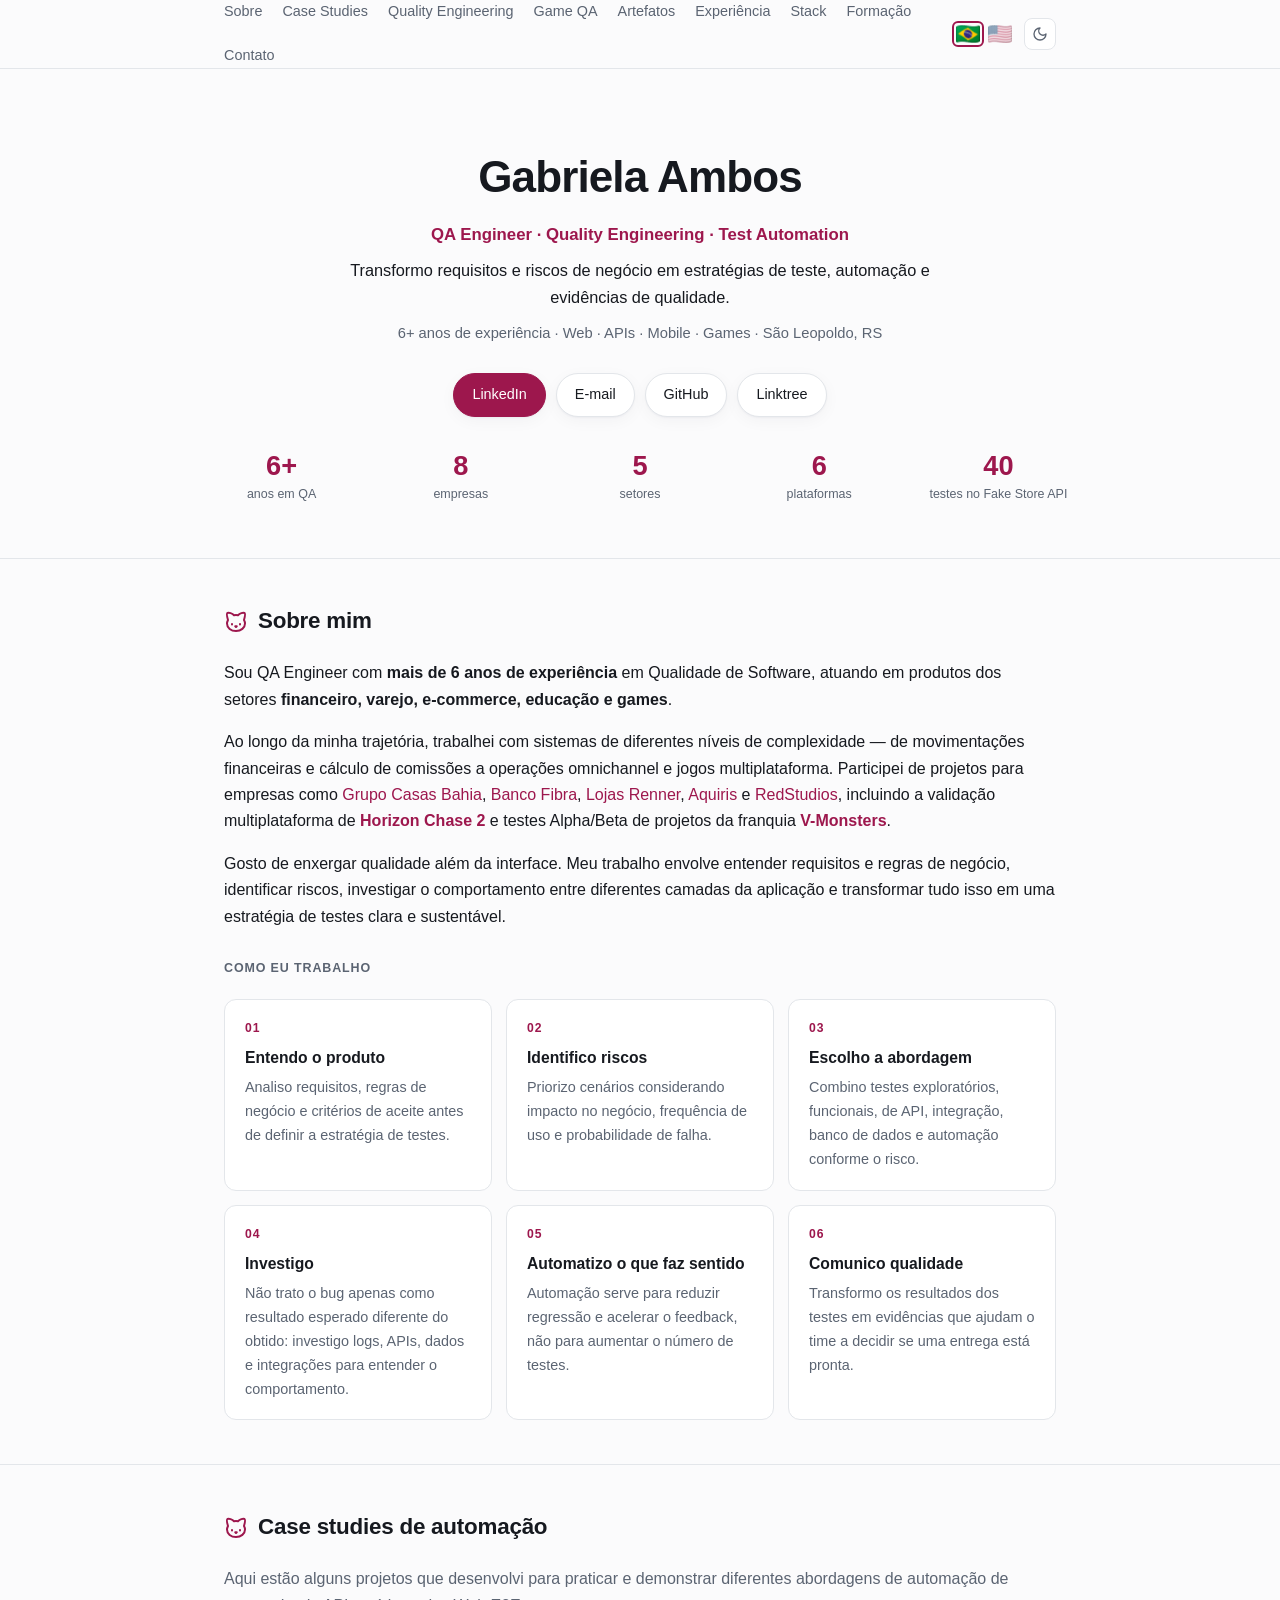
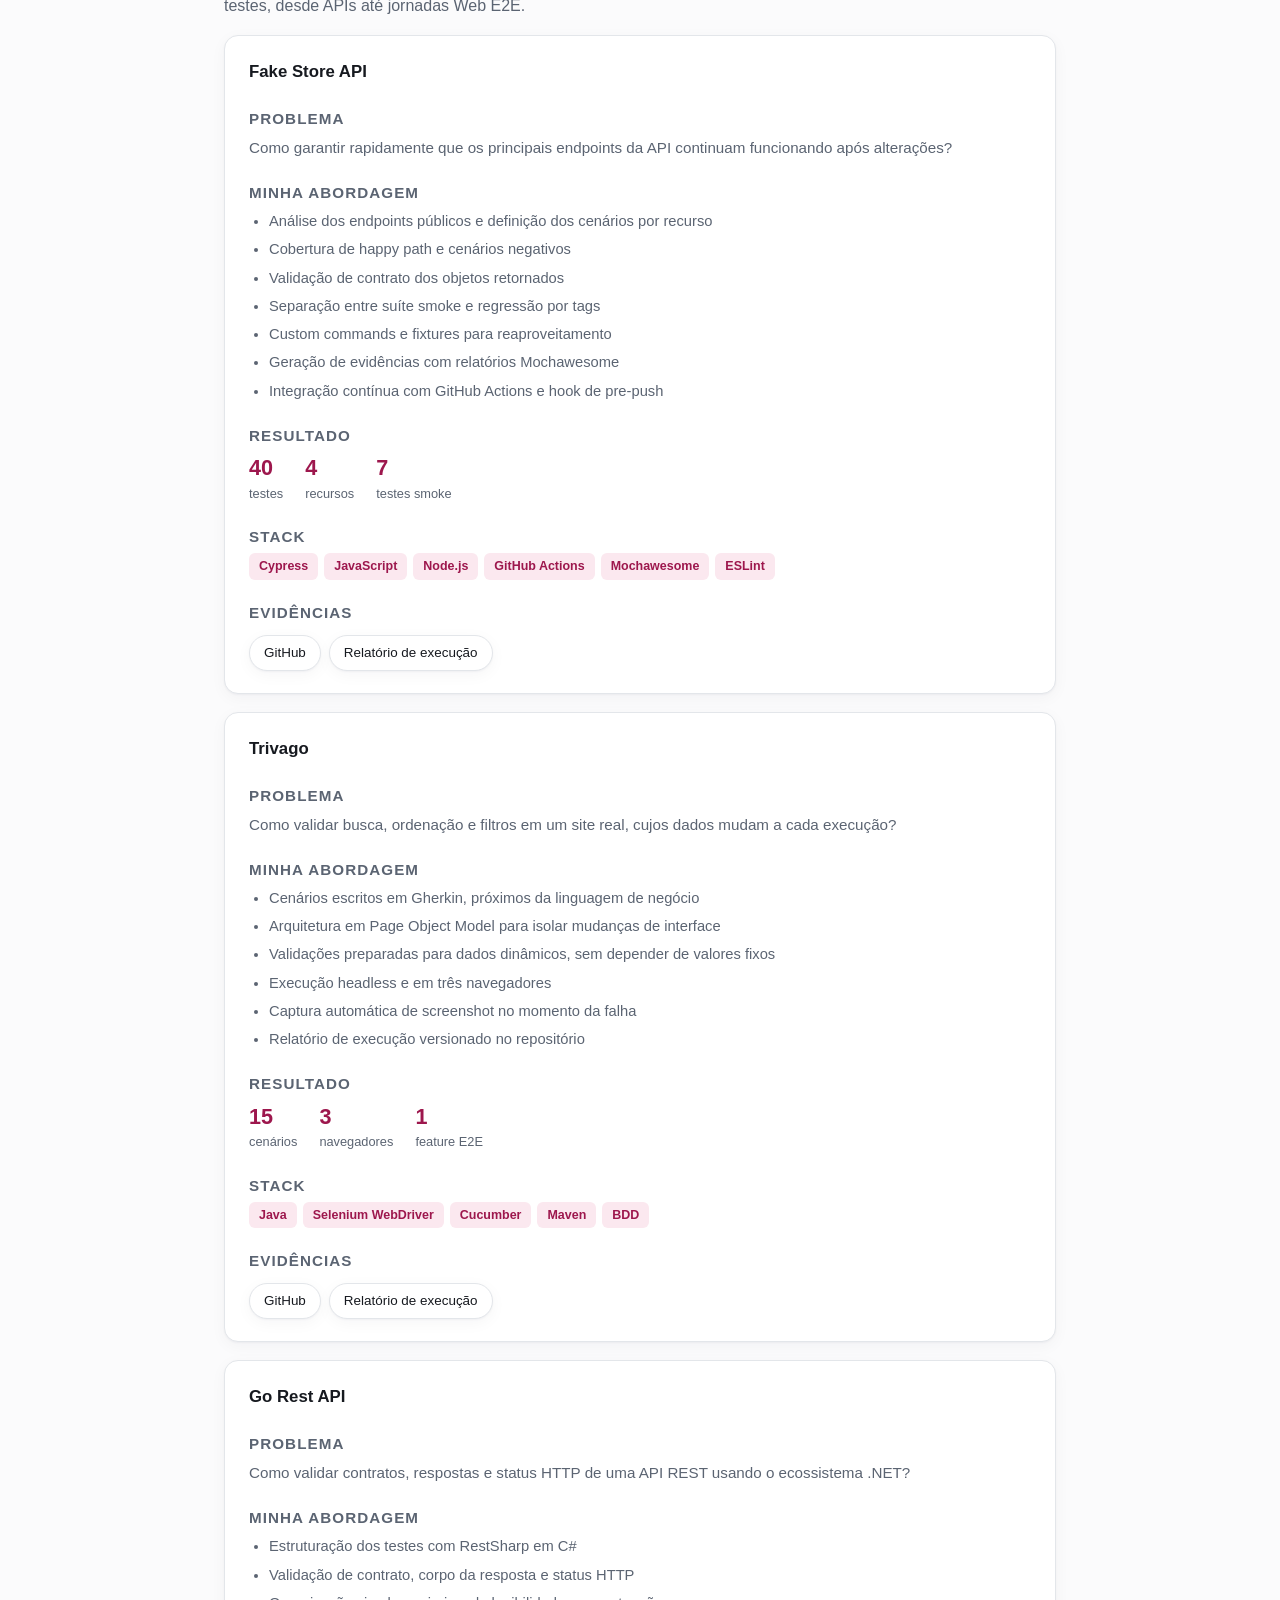
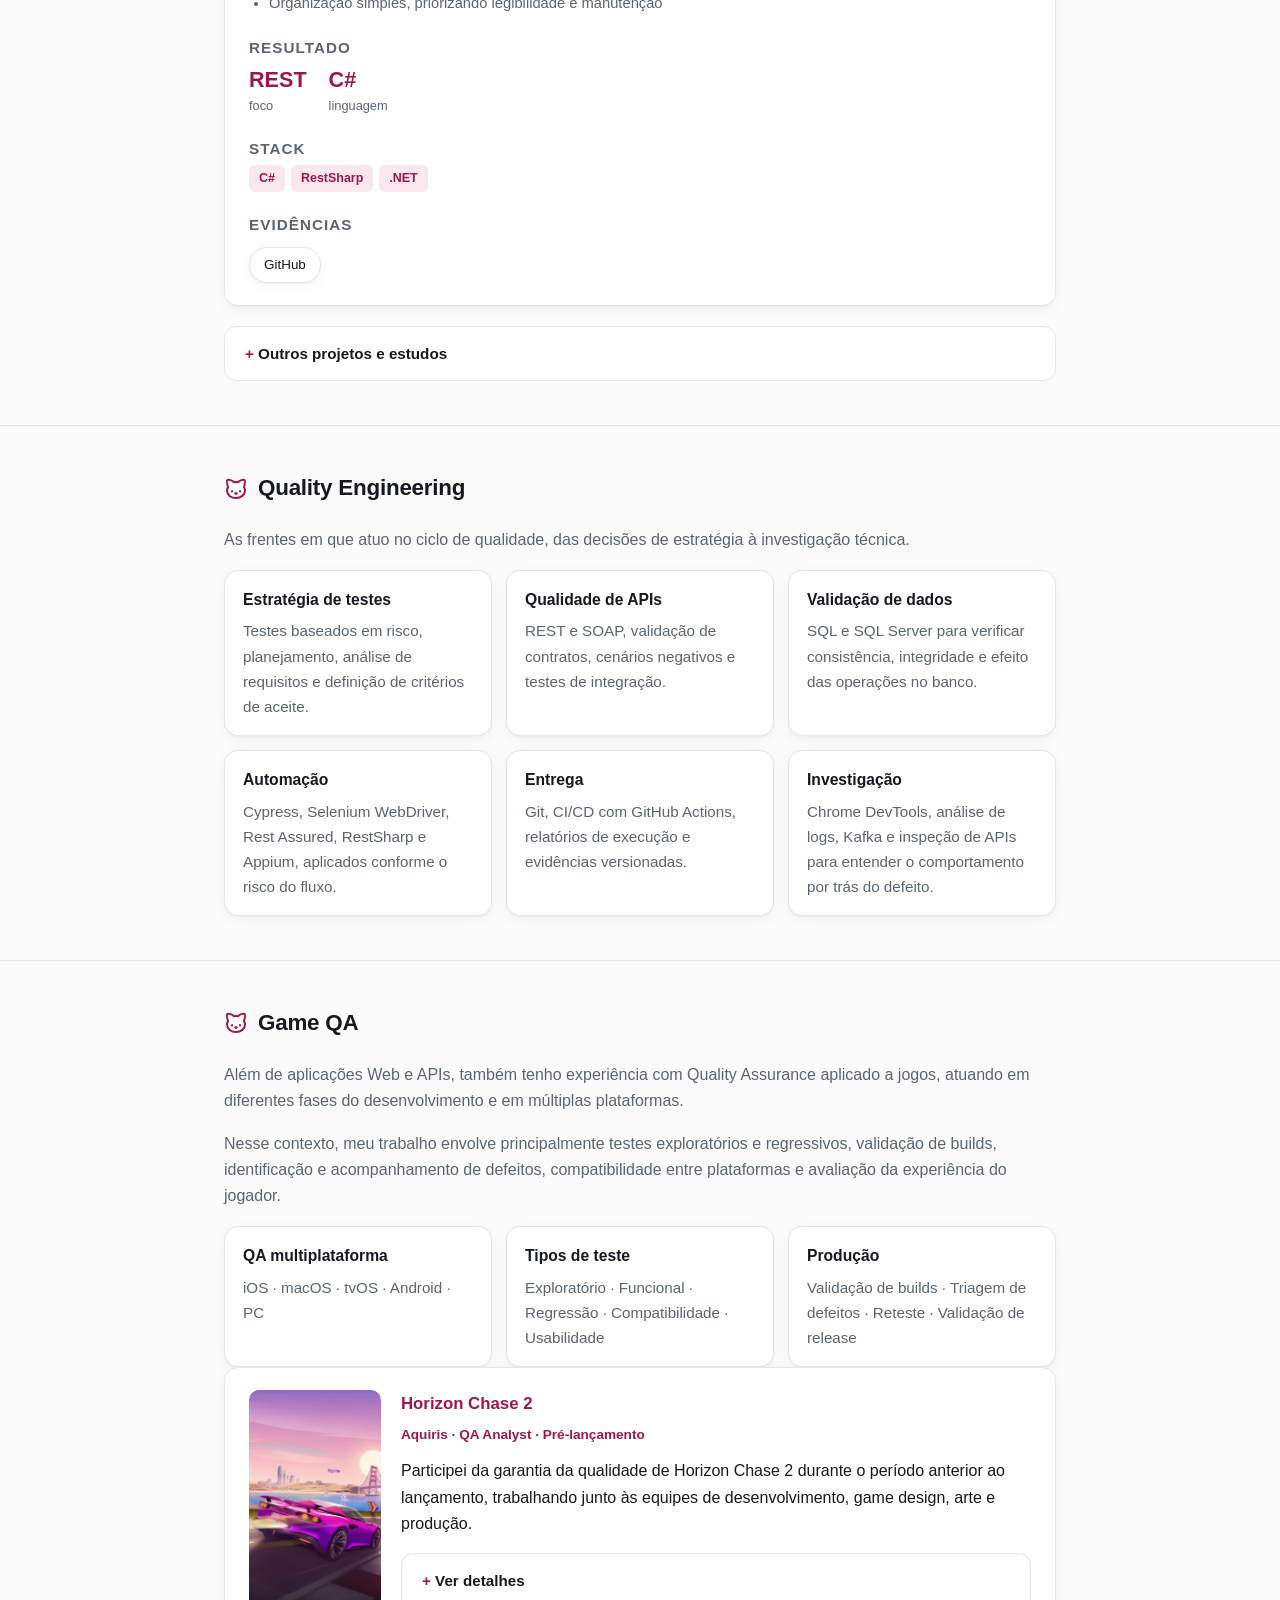
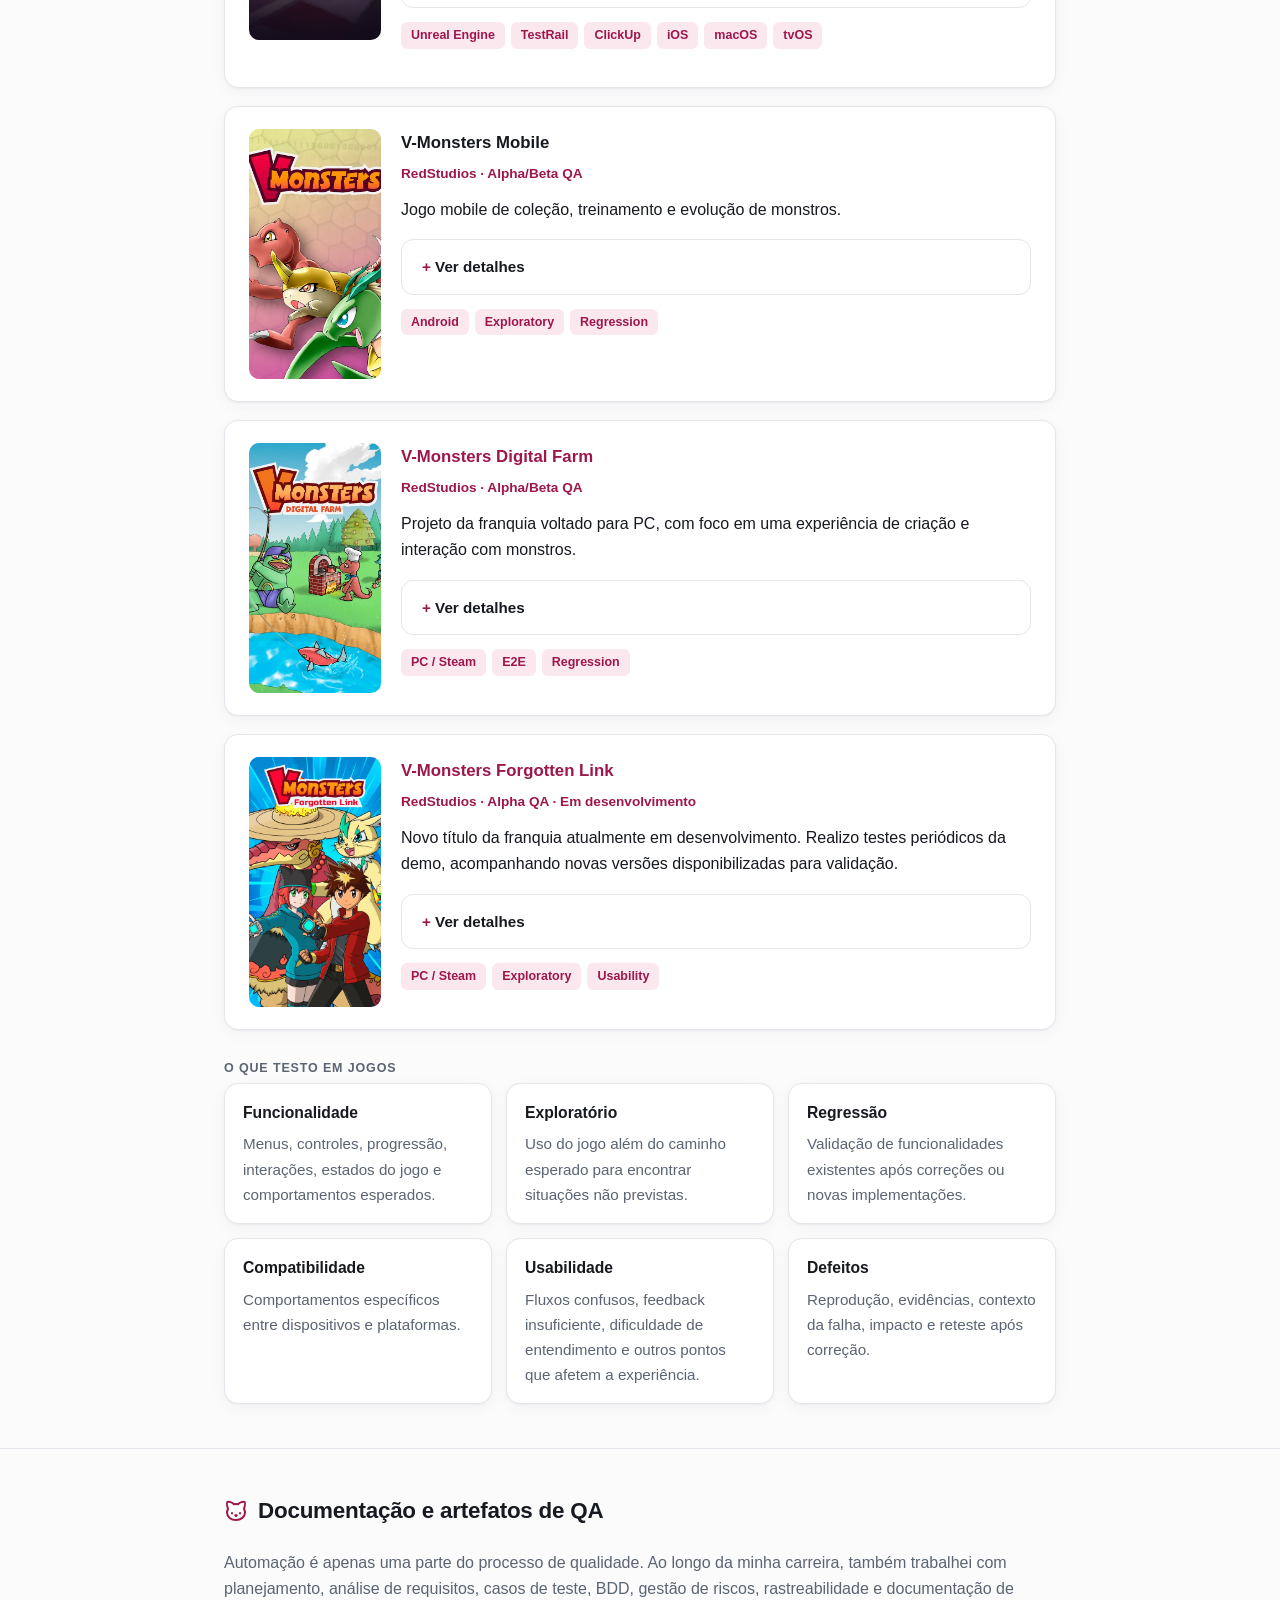
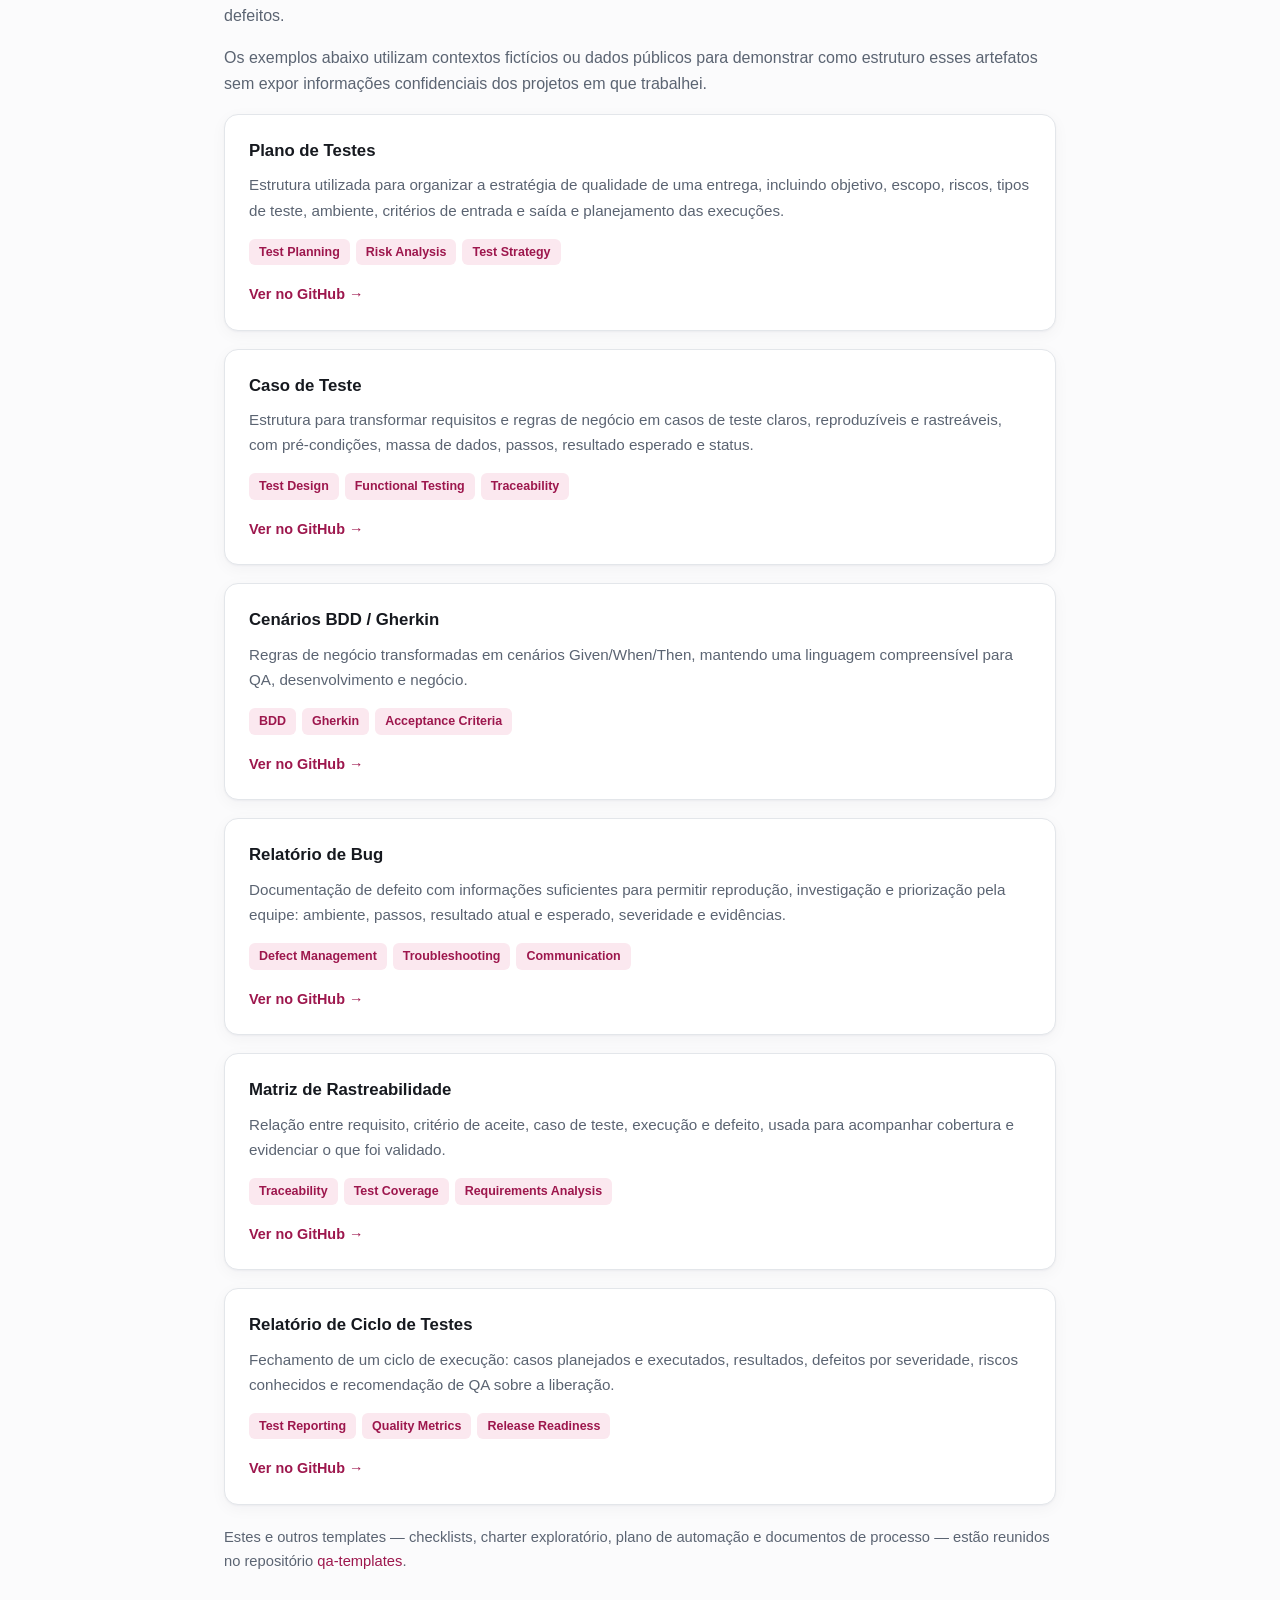
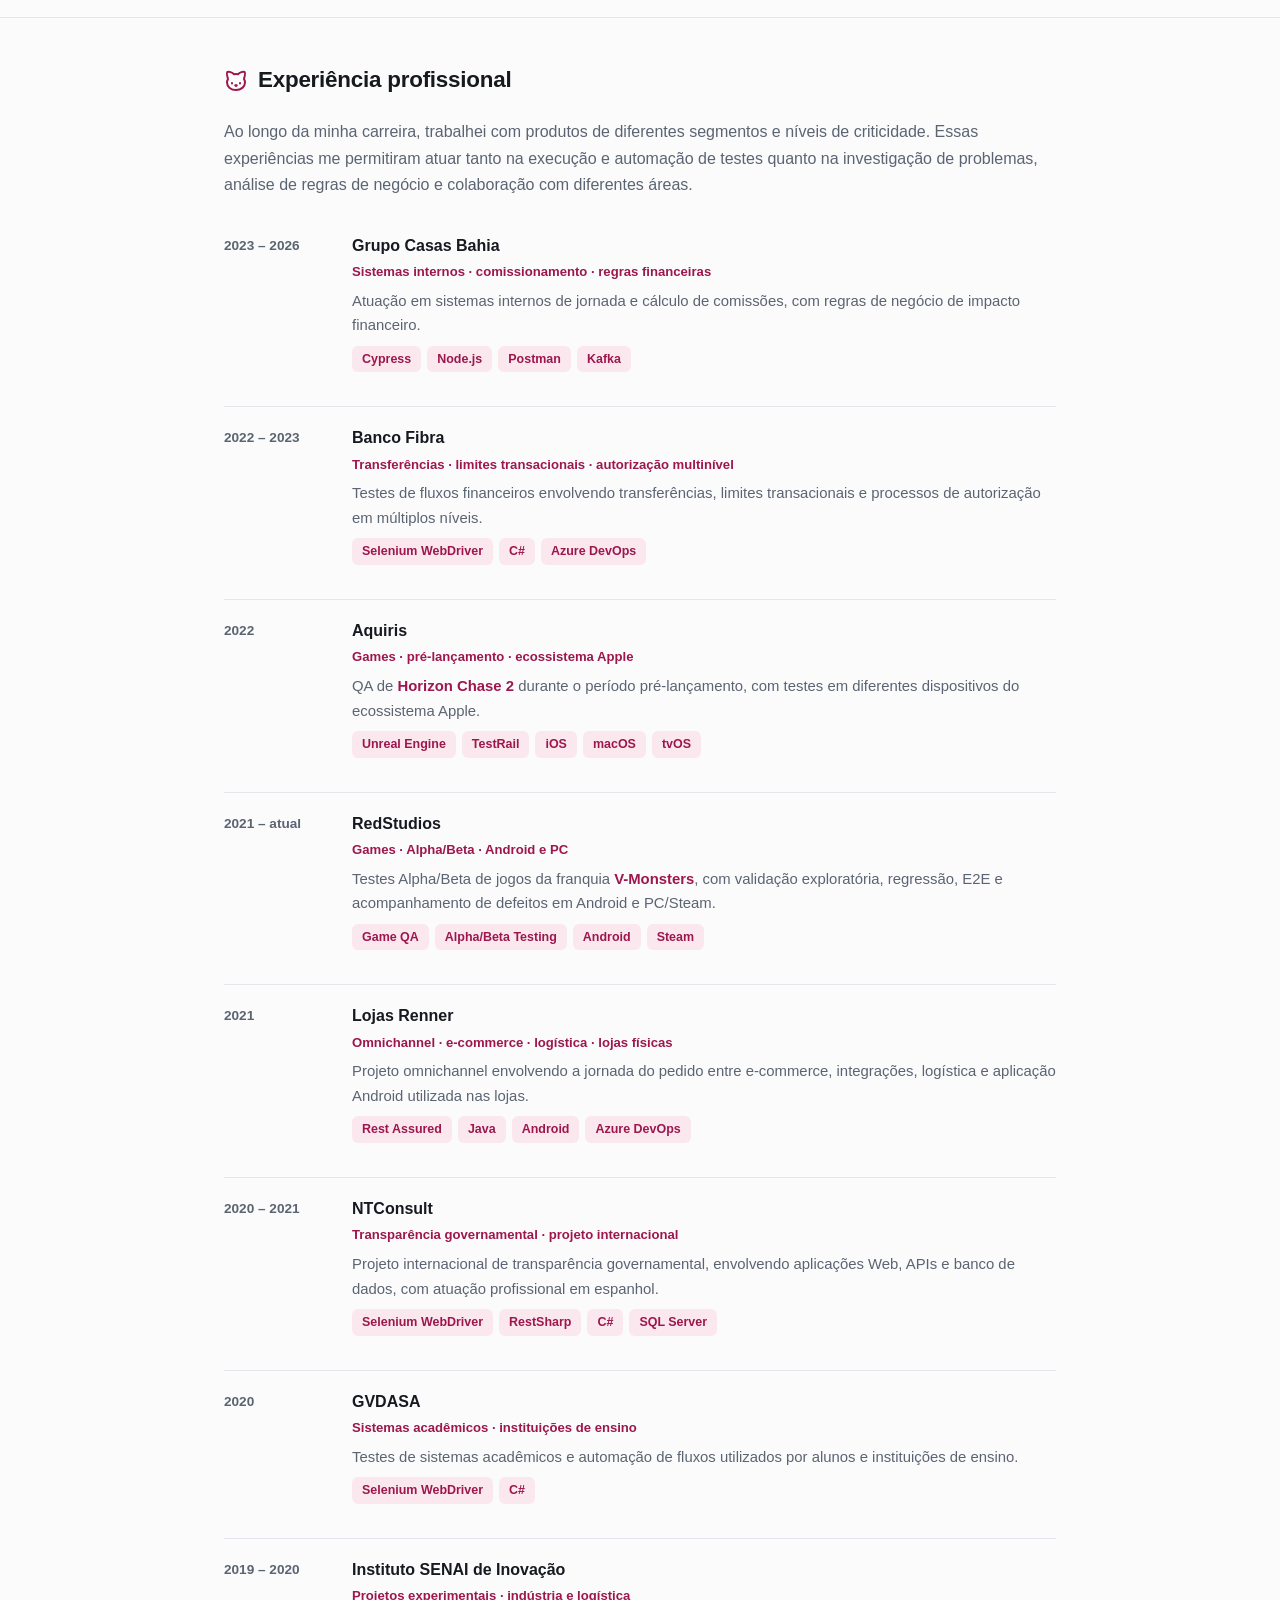
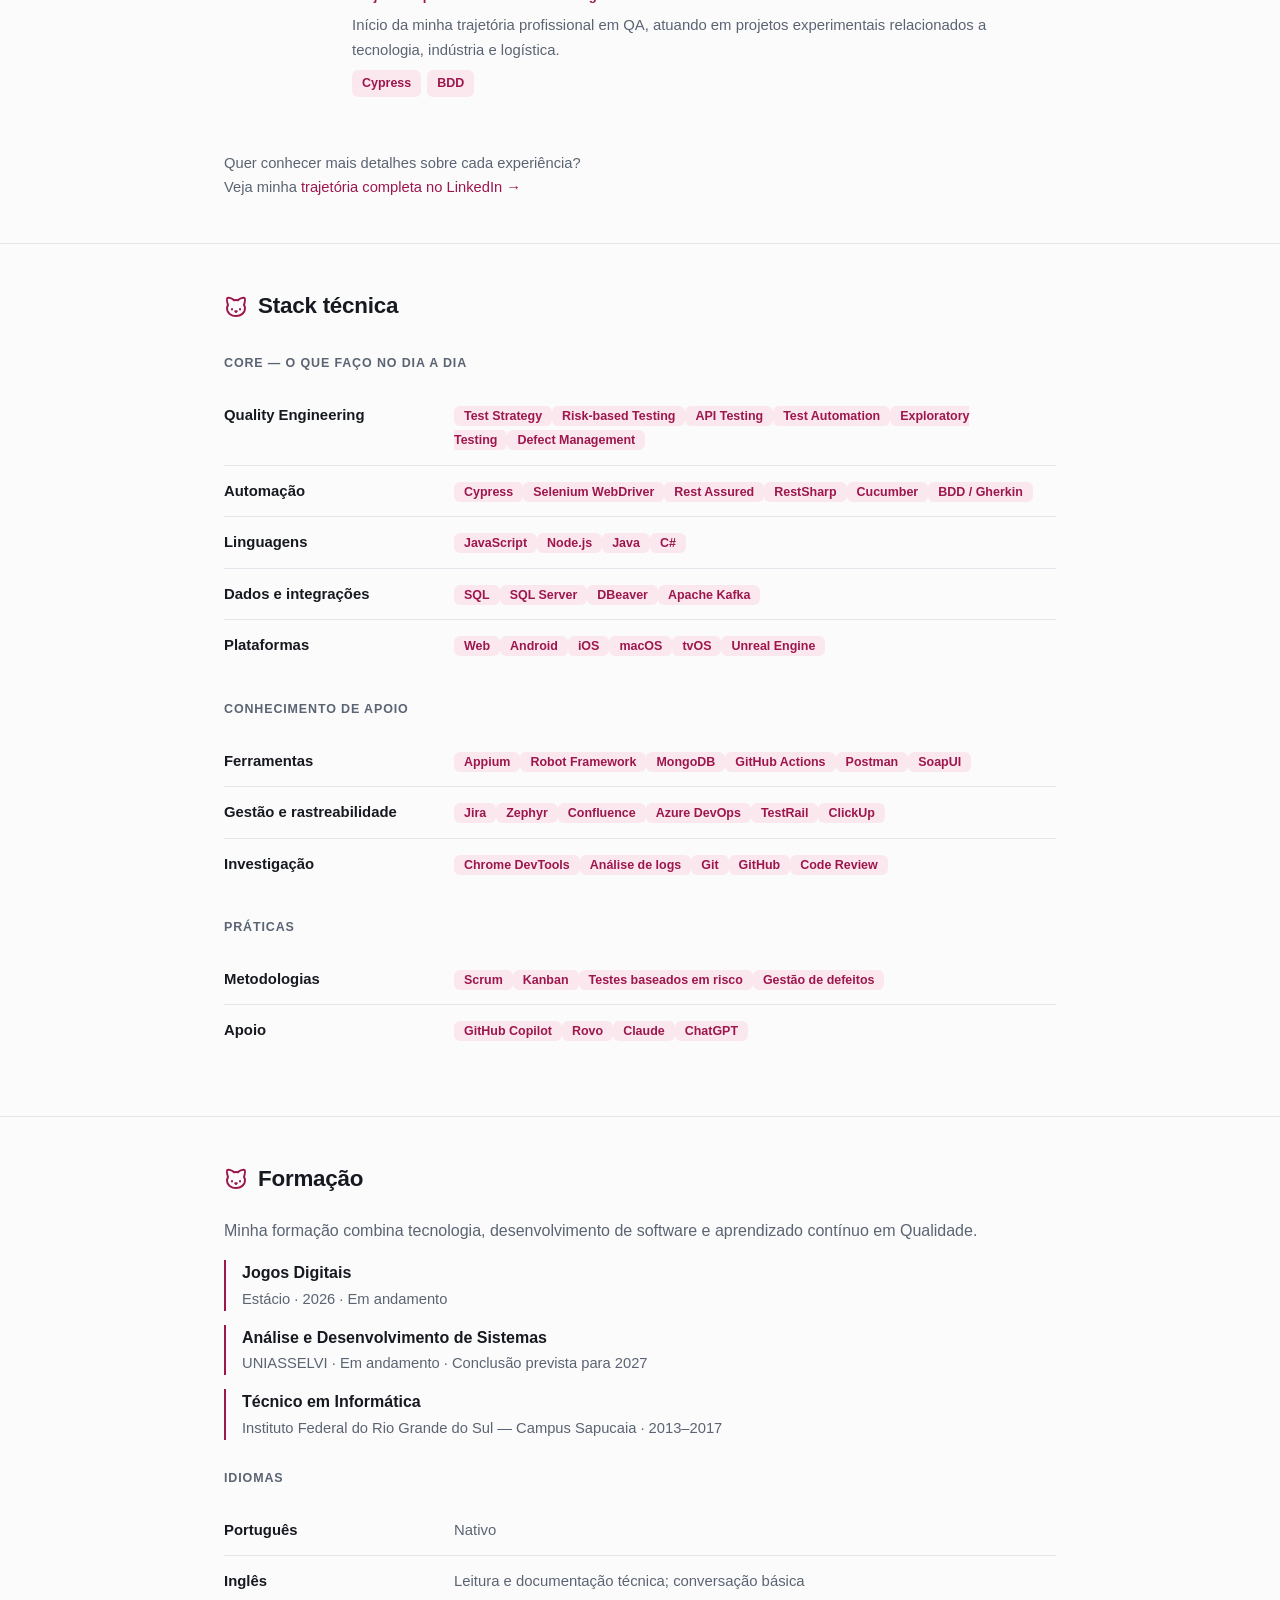
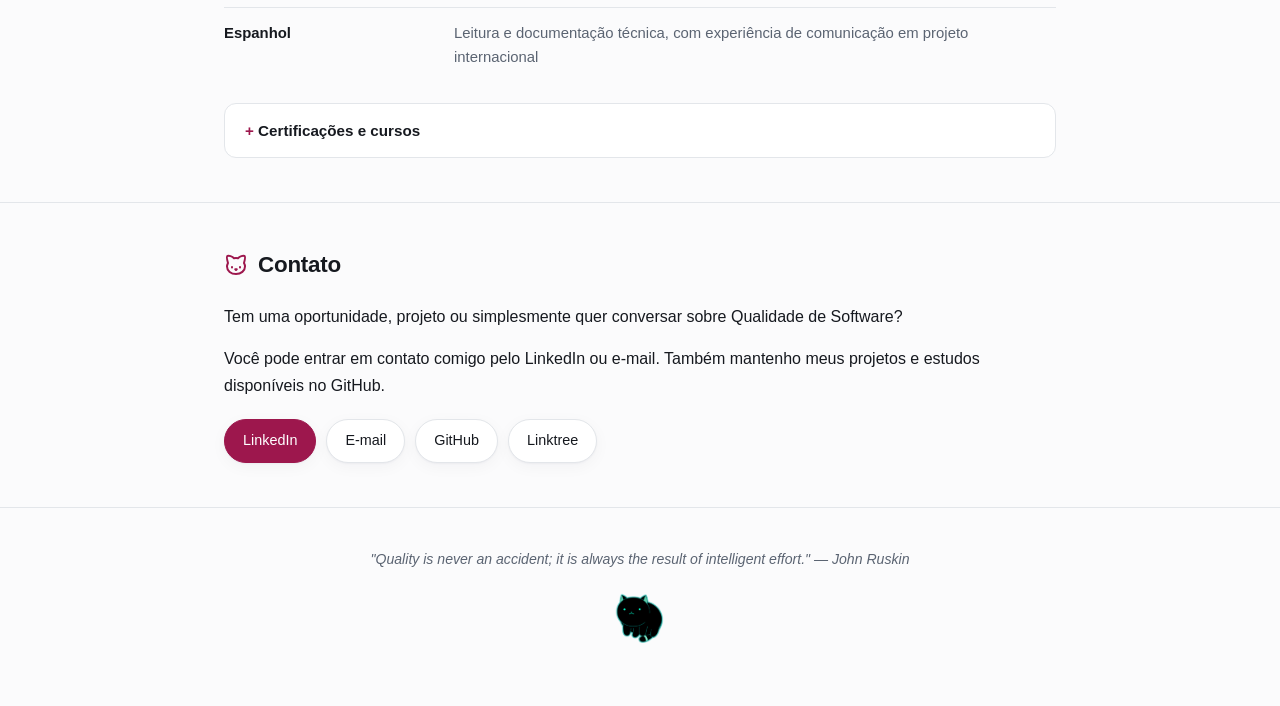
==== docs/index.html @ 7fc0880c "feat(portfolio): reposiciona o portfólio como casebook de Quality Engineering Reescreve o hero com p" ====
<!DOCTYPE html>
<html lang="pt-BR" data-theme="">
<head>
<meta charset="utf-8">
<meta name="viewport" content="width=device-width, initial-scale=1">
<title>Gabriela Ambos | QA Engineer</title>
<meta name="description" content="Portfólio de Gabriela Ambos, QA Engineer com mais de 6 anos de experiência em qualidade de software e automação de testes com Cypress, Selenium e testes de API.">
<meta property="og:title" content="Gabriela Ambos | QA Engineer">
<meta property="og:description" content="Portfólio de QA: automação de testes Web, APIs e mobile.">
<meta property="og:type" content="website">
<link rel="icon" href="assets/cat.svg">
<link rel="stylesheet" href="style.css">
</head>
<body>

<svg width="0" height="0" style="position:absolute" aria-hidden="true">
  <defs>
    <g id="i-cat" fill="none" stroke="currentColor" stroke-width="2" stroke-linecap="round" stroke-linejoin="round">
      <path d="M12 5c.67 0 1.35.09 2 .26 1.78-2 5.03-2.84 6.42-2.26 1.4.58-.42 7-.42 7 .57 1.07 1 2.24 1 3.44C21 17.9 16.97 21 12 21s-9-3-9-7.56c0-1.25.5-2.4 1-3.44 0 0-1.89-6.42-.5-7 1.39-.58 4.72.23 6.5 2.23A9.04 9.04 0 0 1 12 5Z"/>
      <path d="M8 14v.5"/><path d="M16 14v.5"/><path d="M11.25 16.25h1.5L12 17l-.75-.75Z"/>
    </g>
    <g id="i-paw" fill="none" stroke="currentColor" stroke-width="2" stroke-linecap="round" stroke-linejoin="round">
      <circle cx="11" cy="4" r="2"/><circle cx="18" cy="8" r="2"/><circle cx="20" cy="16" r="2"/>
      <path d="M9 10a5 5 0 0 1 5 5v3.5a3.5 3.5 0 0 1-6.84 1.045Q6.52 17.48 4.46 16.84A3.5 3.5 0 0 1 5.5 10Z"/>
    </g>
  </defs>
</svg>

<header class="topbar">
  <div class="wrap">
    <nav>
      <a href="#sobre">Sobre</a>
      <a href="#projetos">Case Studies</a>
      <a href="#qa-engineering">Quality Engineering</a>
      <a href="#game-qa">Game QA</a>
      <a href="#documentacao">Artefatos</a>
      <a href="#experiencia">Experiência</a>
      <a href="#habilidades">Stack</a>
      <a href="#formacao">Formação</a>
      <a href="#contato">Contato</a>
    </nav>
    <div class="topbar-actions">
      <div class="flags">
        <a href="index.html" aria-current="true"><img src="assets/bandeira-brasil.png" width="24" height="18" alt="Português"></a>
        <a href="en.html"><img src="assets/bandeira-eua.png" width="24" height="18" alt="English"></a>
      </div>
      <button class="theme-toggle" id="theme-toggle" aria-label="Alternar tema">
        <svg class="icon-sun" viewBox="0 0 24 24" fill="none" stroke="currentColor" stroke-width="2" stroke-linecap="round"><circle cx="12" cy="12" r="4"/><path d="M12 2v2M12 20v2M4.93 4.93l1.41 1.41M17.66 17.66l1.41 1.41M2 12h2M20 12h2M6.34 17.66l-1.41 1.41M19.07 4.93l-1.41 1.41"/></svg>
        <svg class="icon-moon" viewBox="0 0 24 24" fill="none" stroke="currentColor" stroke-width="2" stroke-linecap="round" stroke-linejoin="round"><path d="M12 3a6 6 0 0 0 9 9 9 9 0 1 1-9-9Z"/></svg>
      </button>
    </div>
  </div>
</header>

<main>

<div class="hero wrap">
  <h1>Gabriela Ambos</h1>
  <p class="role">QA Engineer &middot; Quality Engineering &middot; Test Automation</p>
  <p class="tagline">Transformo requisitos e riscos de negócio em estratégias de teste, automação e evidências de qualidade.</p>
  <p class="location">6+ anos de experiência &middot; Web &middot; APIs &middot; Mobile &middot; Games &middot; São Leopoldo, RS</p>
  <div class="cta">
    <a class="btn btn-primary" href="https://www.linkedin.com/in/gabrielaambos/">LinkedIn</a>
    <a class="btn" href="mailto:gabrielaambos15@gmail.com">E-mail</a>
    <a class="btn" href="https://github.com/GabrielaAmbos">GitHub</a>
    <a class="btn" href="https://linktr.ee/gabrielaambos">Linktree</a>
  </div>
  <div class="stats">
    <div class="stat"><span class="num">6+</span><span class="lbl">anos em QA</span></div>
    <div class="stat"><span class="num">8</span><span class="lbl">empresas</span></div>
    <div class="stat"><span class="num">5</span><span class="lbl">setores</span></div>
    <div class="stat"><span class="num">6</span><span class="lbl">plataformas</span></div>
    <div class="stat"><span class="num">40</span><span class="lbl">testes no Fake Store API</span></div>
  </div>
</div>

<section id="sobre">
  <div class="wrap">
    <h2><svg viewBox="0 0 24 24"><use href="#i-cat"/></svg> Sobre mim</h2>
    <p>Sou QA Engineer com <strong>mais de 6 anos de experiência</strong> em Qualidade de Software, atuando em produtos dos setores <strong>financeiro, varejo, e-commerce, educação e games</strong>.</p>
    <p>Ao longo da minha trajetória, trabalhei com sistemas de diferentes níveis de complexidade — de movimentações financeiras e cálculo de comissões a operações omnichannel e jogos multiplataforma. Participei de projetos para empresas como <a href="https://ri.grupocasasbahia.com.br/">Grupo Casas Bahia</a>, <a href="https://bancofibra.com.br/">Banco Fibra</a>, <a href="https://www.lojasrennersa.com.br/">Lojas Renner</a>, <a href="https://www.aquiris.com.br/">Aquiris</a> e <a href="https://redstudios.com.br/">RedStudios</a>, incluindo a validação multiplataforma de <strong><a href="https://www.horizonchase2.com/">Horizon Chase 2</a></strong> e testes Alpha/Beta de projetos da franquia <strong><a href="https://vmonsters.com/">V-Monsters</a></strong>.</p>
    <p>Gosto de enxergar qualidade além da interface. Meu trabalho envolve entender requisitos e regras de negócio, identificar riscos, investigar o comportamento entre diferentes camadas da aplicação e transformar tudo isso em uma estratégia de testes clara e sustentável.</p>
    <p class="subhead">Como eu trabalho</p>
    <div class="steps">
      <div class="step"><span class="n">01</span><h4>Entendo o produto</h4><p>Analiso requisitos, regras de negócio e critérios de aceite antes de definir a estratégia de testes.</p></div>
      <div class="step"><span class="n">02</span><h4>Identifico riscos</h4><p>Priorizo cenários considerando impacto no negócio, frequência de uso e probabilidade de falha.</p></div>
      <div class="step"><span class="n">03</span><h4>Escolho a abordagem</h4><p>Combino testes exploratórios, funcionais, de API, integração, banco de dados e automação conforme o risco.</p></div>
      <div class="step"><span class="n">04</span><h4>Investigo</h4><p>Não trato o bug apenas como resultado esperado diferente do obtido: investigo logs, APIs, dados e integrações para entender o comportamento.</p></div>
      <div class="step"><span class="n">05</span><h4>Automatizo o que faz sentido</h4><p>Automação serve para reduzir regressão e acelerar o feedback, não para aumentar o número de testes.</p></div>
      <div class="step"><span class="n">06</span><h4>Comunico qualidade</h4><p>Transformo os resultados dos testes em evidências que ajudam o time a decidir se uma entrega está pronta.</p></div>
    </div>
  </div>
</section>

<section id="projetos">
  <div class="wrap">
    <h2><svg viewBox="0 0 24 24"><use href="#i-cat"/></svg> Case studies de automação</h2>
    <p class="lead">Aqui estão alguns projetos que desenvolvi para praticar e demonstrar diferentes abordagens de automação de testes, desde APIs até jornadas Web E2E.</p>

    <div class="projects">
      <article class="card case">
        <h3>Fake Store API</h3>
        <p class="subhead">Problema</p>
        <p>Como garantir rapidamente que os principais endpoints da API continuam funcionando após alterações?</p>
        <p class="subhead">Minha abordagem</p>
        <ul>
          <li>Análise dos endpoints públicos e definição dos cenários por recurso</li>
          <li>Cobertura de happy path e cenários negativos</li>
          <li>Validação de contrato dos objetos retornados</li>
          <li>Separação entre suíte smoke e regressão por tags</li>
          <li>Custom commands e fixtures para reaproveitamento</li>
          <li>Geração de evidências com relatórios Mochawesome</li>
          <li>Integração contínua com GitHub Actions e hook de pre-push</li>
        </ul>
        <p class="subhead">Resultado</p>
        <div class="metrics"><div class="metric"><span class="num">40</span><span class="lbl">testes</span></div><div class="metric"><span class="num">4</span><span class="lbl">recursos</span></div><div class="metric"><span class="num">7</span><span class="lbl">testes smoke</span></div></div>
        <p class="subhead">Stack</p>
        <div class="tags"><span class="tag">Cypress</span><span class="tag">JavaScript</span><span class="tag">Node.js</span><span class="tag">GitHub Actions</span><span class="tag">Mochawesome</span><span class="tag">ESLint</span></div>
        <p class="subhead">Evidências</p>
        <div class="evidence"><a class="btn" href="https://github.com/GabrielaAmbos/automacao-fake-store-api">GitHub</a><a class="btn" href="https://gabrielaambos.github.io/automacao-fake-store-api/">Relatório de execução</a></div>
      </article>

      <article class="card case">
        <h3>Trivago</h3>
        <p class="subhead">Problema</p>
        <p>Como validar busca, ordenação e filtros em um site real, cujos dados mudam a cada execução?</p>
        <p class="subhead">Minha abordagem</p>
        <ul>
          <li>Cenários escritos em Gherkin, próximos da linguagem de negócio</li>
          <li>Arquitetura em Page Object Model para isolar mudanças de interface</li>
          <li>Validações preparadas para dados dinâmicos, sem depender de valores fixos</li>
          <li>Execução headless e em três navegadores</li>
          <li>Captura automática de screenshot no momento da falha</li>
          <li>Relatório de execução versionado no repositório</li>
        </ul>
        <p class="subhead">Resultado</p>
        <div class="metrics"><div class="metric"><span class="num">15</span><span class="lbl">cenários</span></div><div class="metric"><span class="num">3</span><span class="lbl">navegadores</span></div><div class="metric"><span class="num">1</span><span class="lbl">feature E2E</span></div></div>
        <p class="subhead">Stack</p>
        <div class="tags"><span class="tag">Java</span><span class="tag">Selenium WebDriver</span><span class="tag">Cucumber</span><span class="tag">Maven</span><span class="tag">BDD</span></div>
        <p class="subhead">Evidências</p>
        <div class="evidence"><a class="btn" href="https://github.com/GabrielaAmbos/automacao-trivago">GitHub</a><a class="btn" href="https://htmlpreview.github.io/?https://github.com/GabrielaAmbos/automacao-trivago/blob/main/docs/relatorio-execucao.html">Relatório de execução</a></div>
      </article>

      <article class="card case">
        <h3>Go Rest API</h3>
        <p class="subhead">Problema</p>
        <p>Como validar contratos, respostas e status HTTP de uma API REST usando o ecossistema .NET?</p>
        <p class="subhead">Minha abordagem</p>
        <ul>
          <li>Estruturação dos testes com RestSharp em C#</li>
          <li>Validação de contrato, corpo da resposta e status HTTP</li>
          <li>Organização simples, priorizando legibilidade e manutenção</li>
        </ul>
        <p class="subhead">Resultado</p>
        <div class="metrics"><div class="metric"><span class="num">REST</span><span class="lbl">foco</span></div><div class="metric"><span class="num">C#</span><span class="lbl">linguagem</span></div></div>
        <p class="subhead">Stack</p>
        <div class="tags"><span class="tag">C#</span><span class="tag">RestSharp</span><span class="tag">.NET</span></div>
        <p class="subhead">Evidências</p>
        <div class="evidence"><a class="btn" href="https://github.com/GabrielaAmbos/automacao-go-rest-api">GitHub</a></div>
      </article>
    </div>

    <details>
      <summary>Outros projetos e estudos</summary>
      <div class="details-body">
        <p class="lead">Além dos projetos principais, mantenho repositórios voltados ao estudo e à prática de diferentes ferramentas e stacks de automação.</p>

        <p class="subhead">Automação Web</p>
        <div class="table-scroll"><table>
          <tr><td><a href="https://github.com/GabrielaAmbos/automacao-busca-cep-correios">Busca CEP Correios</a></td><td>Automação de cenários Web escritos em BDD</td><td>C# &middot; Selenium &middot; SpecFlow</td></tr>
          <tr><td><a href="https://github.com/GabrielaAmbos/cadastro-de-usuarios">Cadastro de Usuários</a></td><td>Automação do fluxo de cadastro de usuários em aplicação Web</td><td>C# &middot; Selenium</td></tr>
          <tr><td><a href="https://github.com/GabrielaAmbos/automacao-automationpractice">Automation Practice</a></td><td>Automação de jornadas em uma aplicação de e-commerce</td><td>Java &middot; Selenium</td></tr>
        </table></div>

        <p class="subhead">Automação de APIs</p>
        <div class="table-scroll"><table>
          <tr><td><a href="https://github.com/GabrielaAmbos/automacao-reqres">Reqres API</a></td><td>Automação da criação e consulta de usuários em uma API REST</td><td>Java &middot; Rest Assured</td></tr>
          <tr><td><a href="https://github.com/GabrielaAmbos/desafio-automacao-serve-rest">ServeRest</a></td><td>Testes automatizados de uma API de e-commerce</td><td>C# &middot; RestSharp</td></tr>
        </table></div>

        <p class="subhead">Outros frameworks</p>
        <div class="table-scroll"><table>
          <tr><td><a href="https://github.com/GabrielaAmbos/curso-alura-appium">Automação Mobile com Appium</a></td><td>Projeto de estudo voltado à automação de aplicações Android</td><td>Java &middot; Appium</td></tr>
          <tr><td><a href="https://github.com/GabrielaAmbos/robot-framework-ninjapixel">Robot Framework</a></td><td>Projetos introdutórios de automação Web utilizando Robot Framework</td><td>Python &middot; Robot Framework</td></tr>
        </table></div>
      </div>
    </details>
  </div>
</section>

<section id="qa-engineering">
  <div class="wrap">
    <h2><svg viewBox="0 0 24 24"><use href="#i-cat"/></svg> Quality Engineering</h2>
    <p class="lead">As frentes em que atuo no ciclo de qualidade, das decisões de estratégia à investigação técnica.</p>
    <div class="qa-grid">
      <div class="card"><h4>Estratégia de testes</h4><p>Testes baseados em risco, planejamento, análise de requisitos e definição de critérios de aceite.</p></div>
      <div class="card"><h4>Qualidade de APIs</h4><p>REST e SOAP, validação de contratos, cenários negativos e testes de integração.</p></div>
      <div class="card"><h4>Validação de dados</h4><p>SQL e SQL Server para verificar consistência, integridade e efeito das operações no banco.</p></div>
      <div class="card"><h4>Automação</h4><p>Cypress, Selenium WebDriver, Rest Assured, RestSharp e Appium, aplicados conforme o risco do fluxo.</p></div>
      <div class="card"><h4>Entrega</h4><p>Git, CI/CD com GitHub Actions, relatórios de execução e evidências versionadas.</p></div>
      <div class="card"><h4>Investigação</h4><p>Chrome DevTools, análise de logs, Kafka e inspeção de APIs para entender o comportamento por trás do defeito.</p></div>
    </div>
  </div>
</section>

<section id="game-qa">
  <div class="wrap">
    <h2><svg viewBox="0 0 24 24"><use href="#i-cat"/></svg> Game QA</h2>
    <p class="lead">Além de aplicações Web e APIs, também tenho experiência com Quality Assurance aplicado a jogos, atuando em diferentes fases do desenvolvimento e em múltiplas plataformas.</p>
    <p class="lead">Nesse contexto, meu trabalho envolve principalmente testes exploratórios e regressivos, validação de builds, identificação e acompanhamento de defeitos, compatibilidade entre plataformas e avaliação da experiência do jogador.</p>

    <div class="qa-grid">
      <div class="card"><h4>QA multiplataforma</h4><p>iOS · macOS · tvOS · Android · PC</p></div>
      <div class="card"><h4>Tipos de teste</h4><p>Exploratório · Funcional · Regressão · Compatibilidade · Usabilidade</p></div>
      <div class="card"><h4>Produção</h4><p>Validação de builds · Triagem de defeitos · Reteste · Validação de release</p></div>
    </div>

    <div class="game-cards">
      <article class="card game-card">
        <img class="game-cover" src="assets/games/hc2.jpg" alt="Capa de Horizon Chase 2" loading="lazy" width="450" height="250">
        <div>
          <h3><a href="https://www.horizonchase2.com/">Horizon Chase 2</a></h3>
          <p class="role">Aquiris &middot; QA Analyst &middot; Pré-lançamento</p>
          <p>Participei da garantia da qualidade de Horizon Chase 2 durante o período anterior ao lançamento, trabalhando junto às equipes de desenvolvimento, game design, arte e produção.</p>
          <details>
            <summary>Ver detalhes</summary>
            <div class="details-body">
              <ul>
            <li>Testes funcionais, exploratórios, regressivos e de compatibilidade</li>
            <li>Validação contínua de novas builds e retestes após correções</li>
            <li>Testes em iPhone, iPad, Mac Mini e Apple TV</li>
            <li>Validação de consistência entre iOS, macOS e tvOS</li>
            <li>Criação e manutenção de planos, casos e cenários no TestRail</li>
            <li>Registro e acompanhamento de defeitos no ClickUp</li>
            <li>Relatórios técnicos em inglês com passos de reprodução, evidências, ambiente, severidade e impacto no jogador</li>
              </ul>
            </div>
          </details>
          <div class="tags"><span class="tag">Unreal Engine</span><span class="tag">TestRail</span><span class="tag">ClickUp</span><span class="tag">iOS</span><span class="tag">macOS</span><span class="tag">tvOS</span></div>
        </div>
      </article>

      <article class="card game-card">
        <img class="game-cover" src="assets/games/vmonsters-mobile.webp" alt="Capa de V-Monsters Mobile" loading="lazy" width="450" height="250">
        <div>
          <h3>V-Monsters Mobile</h3>
          <p class="role">RedStudios &middot; Alpha/Beta QA</p>
          <p>Jogo mobile de coleção, treinamento e evolução de monstros.</p>
          <details>
            <summary>Ver detalhes</summary>
            <div class="details-body">
              <ul>
            <li>Testes exploratórios</li>
            <li>Testes regressivos</li>
            <li>Validação das principais jornadas</li>
            <li>Testes end-to-end</li>
            <li>Identificação e reporte de defeitos</li>
            <li>Reteste de correções</li>
            <li>Sugestões de usabilidade</li>
              </ul>
            </div>
          </details>
          <div class="tags"><span class="tag">Android</span><span class="tag">Exploratory</span><span class="tag">Regression</span></div>
        </div>
      </article>

      <article class="card game-card">
        <img class="game-cover" src="assets/games/vmonsters-digital-farm.webp" alt="Capa de V-Monsters Digital Farm" loading="lazy" width="450" height="250">
        <div>
          <h3><a href="https://store.steampowered.com/app/2575100/VMonsters_Digital_Farm/">V-Monsters Digital Farm</a></h3>
          <p class="role">RedStudios &middot; Alpha/Beta QA</p>
          <p>Projeto da franquia voltado para PC, com foco em uma experiência de criação e interação com monstros.</p>
          <details>
            <summary>Ver detalhes</summary>
            <div class="details-body">
              <ul>
            <li>Testes exploratórios das builds</li>
            <li>Regressão após alterações e correções</li>
            <li>Validação das principais jornadas do jogador</li>
            <li>Identificação e acompanhamento de defeitos</li>
            <li>Retestes</li>
            <li>Feedback de usabilidade e experiência do jogador</li>
              </ul>
            </div>
          </details>
          <div class="tags"><span class="tag">PC / Steam</span><span class="tag">E2E</span><span class="tag">Regression</span></div>
        </div>
      </article>

      <article class="card game-card">
        <img class="game-cover" src="assets/games/vmonsters-forgotten-link.webp" alt="Capa de V-Monsters Forgotten Link" loading="lazy" width="450" height="250">
        <div>
          <h3><a href="https://store.steampowered.com/app/3677780/VMonsters_Forgotten_Link/">V-Monsters Forgotten Link</a></h3>
          <p class="role">RedStudios &middot; Alpha QA &middot; Em desenvolvimento</p>
          <p>Novo título da franquia atualmente em desenvolvimento. Realizo testes periódicos da demo, acompanhando novas versões disponibilizadas para validação.</p>
          <details>
            <summary>Ver detalhes</summary>
            <div class="details-body">
              <ul>
            <li>Alpha testing</li>
            <li>Testes exploratórios</li>
            <li>Regressão</li>
            <li>Identificação de comportamentos inesperados</li>
            <li>Reporte de defeitos</li>
            <li>Reteste após correções</li>
            <li>Feedback de usabilidade</li>
              </ul>
            </div>
          </details>
          <div class="tags"><span class="tag">PC / Steam</span><span class="tag">Exploratory</span><span class="tag">Usability</span></div>
        </div>
      </article>
    </div>

    <p class="subhead">O que testo em jogos</p>
    <div class="qa-grid">
      <div class="card"><h4>Funcionalidade</h4><p>Menus, controles, progressão, interações, estados do jogo e comportamentos esperados.</p></div>
      <div class="card"><h4>Exploratório</h4><p>Uso do jogo além do caminho esperado para encontrar situações não previstas.</p></div>
      <div class="card"><h4>Regressão</h4><p>Validação de funcionalidades existentes após correções ou novas implementações.</p></div>
      <div class="card"><h4>Compatibilidade</h4><p>Comportamentos específicos entre dispositivos e plataformas.</p></div>
      <div class="card"><h4>Usabilidade</h4><p>Fluxos confusos, feedback insuficiente, dificuldade de entendimento e outros pontos que afetem a experiência.</p></div>
      <div class="card"><h4>Defeitos</h4><p>Reprodução, evidências, contexto da falha, impacto e reteste após correção.</p></div>
    </div>
  </div>
</section>

<section id="documentacao">
  <div class="wrap">
    <h2><svg viewBox="0 0 24 24"><use href="#i-cat"/></svg> Documentação e artefatos de QA</h2>
    <p class="lead">Automação é apenas uma parte do processo de qualidade. Ao longo da minha carreira, também trabalhei com planejamento, análise de requisitos, casos de teste, BDD, gestão de riscos, rastreabilidade e documentação de defeitos.</p>
    <p class="lead">Os exemplos abaixo utilizam contextos fictícios ou dados públicos para demonstrar como estruturo esses artefatos sem expor informações confidenciais dos projetos em que trabalhei.</p>

    <div class="projects">
      <article class="card">
        <h3>Plano de Testes</h3>
        <p>Estrutura utilizada para organizar a estratégia de qualidade de uma entrega, incluindo objetivo, escopo, riscos, tipos de teste, ambiente, critérios de entrada e saída e planejamento das execuções.</p>
        <div class="tags"><span class="tag">Test Planning</span><span class="tag">Risk Analysis</span><span class="tag">Test Strategy</span></div>
        <a class="card-link" href="https://github.com/GabrielaAmbos/qa-templates/blob/main/documentacao/plano-de-teste.md">Ver no GitHub &rarr;</a>
      </article>

      <article class="card">
        <h3>Caso de Teste</h3>
        <p>Estrutura para transformar requisitos e regras de negócio em casos de teste claros, reproduzíveis e rastreáveis, com pré-condições, massa de dados, passos, resultado esperado e status.</p>
        <div class="tags"><span class="tag">Test Design</span><span class="tag">Functional Testing</span><span class="tag">Traceability</span></div>
        <a class="card-link" href="https://github.com/GabrielaAmbos/qa-templates/blob/main/documentacao/caso-de-teste.md">Ver no GitHub &rarr;</a>
      </article>

      <article class="card">
        <h3>Cenários BDD / Gherkin</h3>
        <p>Regras de negócio transformadas em cenários Given/When/Then, mantendo uma linguagem compreensível para QA, desenvolvimento e negócio.</p>
        <div class="tags"><span class="tag">BDD</span><span class="tag">Gherkin</span><span class="tag">Acceptance Criteria</span></div>
        <a class="card-link" href="https://github.com/GabrielaAmbos/qa-templates/blob/main/documentacao/caso-de-teste-bdd.md">Ver no GitHub &rarr;</a>
      </article>

      <article class="card">
        <h3>Relatório de Bug</h3>
        <p>Documentação de defeito com informações suficientes para permitir reprodução, investigação e priorização pela equipe: ambiente, passos, resultado atual e esperado, severidade e evidências.</p>
        <div class="tags"><span class="tag">Defect Management</span><span class="tag">Troubleshooting</span><span class="tag">Communication</span></div>
        <a class="card-link" href="https://github.com/GabrielaAmbos/qa-templates/blob/main/documentacao/relatorio-de-bug.md">Ver no GitHub &rarr;</a>
      </article>

      <article class="card">
        <h3>Matriz de Rastreabilidade</h3>
        <p>Relação entre requisito, critério de aceite, caso de teste, execução e defeito, usada para acompanhar cobertura e evidenciar o que foi validado.</p>
        <div class="tags"><span class="tag">Traceability</span><span class="tag">Test Coverage</span><span class="tag">Requirements Analysis</span></div>
        <a class="card-link" href="https://github.com/GabrielaAmbos/qa-templates/blob/main/documentacao/matriz-rastreabilidade.md">Ver no GitHub &rarr;</a>
      </article>

      <article class="card">
        <h3>Relatório de Ciclo de Testes</h3>
        <p>Fechamento de um ciclo de execução: casos planejados e executados, resultados, defeitos por severidade, riscos conhecidos e recomendação de QA sobre a liberação.</p>
        <div class="tags"><span class="tag">Test Reporting</span><span class="tag">Quality Metrics</span><span class="tag">Release Readiness</span></div>
        <a class="card-link" href="https://github.com/GabrielaAmbos/qa-templates/blob/main/documentacao/relatorio-de-execucao.md">Ver no GitHub &rarr;</a>
      </article>
    </div>

    <p class="lead" style="margin-top:20px;font-size:.92rem">Estes e outros templates &mdash; checklists, charter exploratório, plano de automação e documentos de processo &mdash; estão reunidos no repositório <a href="https://github.com/GabrielaAmbos/qa-templates">qa-templates</a>.</p>
  </div>
</section>

<section id="experiencia">
  <div class="wrap">
    <h2><svg viewBox="0 0 24 24"><use href="#i-cat"/></svg> Experiência profissional</h2>
    <p class="lead">Ao longo da minha carreira, trabalhei com produtos de diferentes segmentos e níveis de criticidade. Essas experiências me permitiram atuar tanto na execução e automação de testes quanto na investigação de problemas, análise de regras de negócio e colaboração com diferentes áreas.</p>
    <div class="timeline">
      <div class="job">
        <div class="period">2023 &ndash; 2026</div>
        <div>
          <div class="company">Grupo Casas Bahia</div>
          <div class="domain">Sistemas internos &middot; comissionamento &middot; regras financeiras</div>
          <p class="desc">Atuação em sistemas internos de jornada e cálculo de comissões, com regras de negócio de impacto financeiro.</p>
          <div class="tags"><span class="tag">Cypress</span><span class="tag">Node.js</span><span class="tag">Postman</span><span class="tag">Kafka</span></div>
        </div>
      </div>
      <div class="job">
        <div class="period">2022 &ndash; 2023</div>
        <div>
          <div class="company">Banco Fibra</div>
          <div class="domain">Transferências &middot; limites transacionais &middot; autorização multinível</div>
          <p class="desc">Testes de fluxos financeiros envolvendo transferências, limites transacionais e processos de autorização em múltiplos níveis.</p>
          <div class="tags"><span class="tag">Selenium WebDriver</span><span class="tag">C#</span><span class="tag">Azure DevOps</span></div>
        </div>
      </div>
      <div class="job">
        <div class="period">2022</div>
        <div>
          <div class="company">Aquiris</div>
          <div class="domain">Games &middot; pré-lançamento &middot; ecossistema Apple</div>
          <p class="desc">QA de <strong><a href="https://www.horizonchase2.com/">Horizon Chase 2</a></strong> durante o período pré-lançamento, com testes em diferentes dispositivos do ecossistema Apple.</p>
          <div class="tags"><span class="tag">Unreal Engine</span><span class="tag">TestRail</span><span class="tag">iOS</span><span class="tag">macOS</span><span class="tag">tvOS</span></div>
        </div>
      </div>
      <div class="job">
        <div class="period">2021 &ndash; atual</div>
        <div>
          <div class="company">RedStudios</div>
          <div class="domain">Games &middot; Alpha/Beta &middot; Android e PC</div>
          <p class="desc">Testes Alpha/Beta de jogos da franquia <strong><a href="https://vmonsters.com/">V-Monsters</a></strong>, com validação exploratória, regressão, E2E e acompanhamento de defeitos em Android e PC/Steam.</p>
          <div class="tags"><span class="tag">Game QA</span><span class="tag">Alpha/Beta Testing</span><span class="tag">Android</span><span class="tag">Steam</span></div>
        </div>
      </div>
      <div class="job">
        <div class="period">2021</div>
        <div>
          <div class="company">Lojas Renner</div>
          <div class="domain">Omnichannel &middot; e-commerce &middot; logística &middot; lojas físicas</div>
          <p class="desc">Projeto omnichannel envolvendo a jornada do pedido entre e-commerce, integrações, logística e aplicação Android utilizada nas lojas.</p>
          <div class="tags"><span class="tag">Rest Assured</span><span class="tag">Java</span><span class="tag">Android</span><span class="tag">Azure DevOps</span></div>
        </div>
      </div>
      <div class="job">
        <div class="period">2020 &ndash; 2021</div>
        <div>
          <div class="company">NTConsult</div>
          <div class="domain">Transparência governamental &middot; projeto internacional</div>
          <p class="desc">Projeto internacional de transparência governamental, envolvendo aplicações Web, APIs e banco de dados, com atuação profissional em espanhol.</p>
          <div class="tags"><span class="tag">Selenium WebDriver</span><span class="tag">RestSharp</span><span class="tag">C#</span><span class="tag">SQL Server</span></div>
        </div>
      </div>
      <div class="job">
        <div class="period">2020</div>
        <div>
          <div class="company">GVDASA</div>
          <div class="domain">Sistemas acadêmicos &middot; instituições de ensino</div>
          <p class="desc">Testes de sistemas acadêmicos e automação de fluxos utilizados por alunos e instituições de ensino.</p>
          <div class="tags"><span class="tag">Selenium WebDriver</span><span class="tag">C#</span></div>
        </div>
      </div>
      <div class="job">
        <div class="period">2019 &ndash; 2020</div>
        <div>
          <div class="company">Instituto SENAI de Inovação</div>
          <div class="domain">Projetos experimentais &middot; indústria e logística</div>
          <p class="desc">Início da minha trajetória profissional em QA, atuando em projetos experimentais relacionados a tecnologia, indústria e logística.</p>
          <div class="tags"><span class="tag">Cypress</span><span class="tag">BDD</span></div>
        </div>
      </div>
    </div>
    <p class="lead" style="margin-top:20px;font-size:.92rem">Quer conhecer mais detalhes sobre cada experiência?<br>Veja minha <a href="https://www.linkedin.com/in/gabrielaambos/">trajetória completa no LinkedIn &rarr;</a></p>
  </div>
</section>

<section id="habilidades">
  <div class="wrap">
    <h2><svg viewBox="0 0 24 24"><use href="#i-cat"/></svg> Stack técnica</h2>
    <p class="subhead">Core &mdash; o que faço no dia a dia</p>
    <dl class="skills">
      <div class="skill-row"><dt>Quality Engineering</dt><dd><span class="tag">Test Strategy</span><span class="tag">Risk-based Testing</span><span class="tag">API Testing</span><span class="tag">Test Automation</span><span class="tag">Exploratory Testing</span><span class="tag">Defect Management</span></dd></div>
      <div class="skill-row"><dt>Automação</dt><dd><span class="tag">Cypress</span><span class="tag">Selenium WebDriver</span><span class="tag">Rest Assured</span><span class="tag">RestSharp</span><span class="tag">Cucumber</span><span class="tag">BDD / Gherkin</span></dd></div>
      <div class="skill-row"><dt>Linguagens</dt><dd><span class="tag">JavaScript</span><span class="tag">Node.js</span><span class="tag">Java</span><span class="tag">C#</span></dd></div>
      <div class="skill-row"><dt>Dados e integrações</dt><dd><span class="tag">SQL</span><span class="tag">SQL Server</span><span class="tag">DBeaver</span><span class="tag">Apache Kafka</span></dd></div>
      <div class="skill-row"><dt>Plataformas</dt><dd><span class="tag">Web</span><span class="tag">Android</span><span class="tag">iOS</span><span class="tag">macOS</span><span class="tag">tvOS</span><span class="tag">Unreal Engine</span></dd></div>
    </dl>

    <p class="subhead">Conhecimento de apoio</p>
    <dl class="skills">
      <div class="skill-row"><dt>Ferramentas</dt><dd><span class="tag">Appium</span><span class="tag">Robot Framework</span><span class="tag">MongoDB</span><span class="tag">GitHub Actions</span><span class="tag">Postman</span><span class="tag">SoapUI</span></dd></div>
      <div class="skill-row"><dt>Gestão e rastreabilidade</dt><dd><span class="tag">Jira</span><span class="tag">Zephyr</span><span class="tag">Confluence</span><span class="tag">Azure DevOps</span><span class="tag">TestRail</span><span class="tag">ClickUp</span></dd></div>
      <div class="skill-row"><dt>Investigação</dt><dd><span class="tag">Chrome DevTools</span><span class="tag">Análise de logs</span><span class="tag">Git</span><span class="tag">GitHub</span><span class="tag">Code Review</span></dd></div>
    </dl>

    <p class="subhead">Práticas</p>
    <dl class="skills">
      <div class="skill-row"><dt>Metodologias</dt><dd><span class="tag">Scrum</span><span class="tag">Kanban</span><span class="tag">Testes baseados em risco</span><span class="tag">Gestão de defeitos</span></dd></div>
      <div class="skill-row"><dt>Apoio</dt><dd><span class="tag">GitHub Copilot</span><span class="tag">Rovo</span><span class="tag">Claude</span><span class="tag">ChatGPT</span></dd></div>
    </dl>
  </div>
</section>

<section id="formacao">
  <div class="wrap">
    <h2><svg viewBox="0 0 24 24"><use href="#i-cat"/></svg> Formação</h2>
    <p class="lead">Minha formação combina tecnologia, desenvolvimento de software e aprendizado contínuo em Qualidade.</p>

    <ul class="education">
      <li>
        <div class="degree">Jogos Digitais</div>
        <div class="school">Estácio &middot; 2026 &middot; Em andamento</div>
      </li>
      <li>
        <div class="degree">Análise e Desenvolvimento de Sistemas</div>
        <div class="school">UNIASSELVI &middot; Em andamento &middot; Conclusão prevista para 2027</div>
      </li>
      <li>
        <div class="degree">Técnico em Informática</div>
        <div class="school">Instituto Federal do Rio Grande do Sul &mdash; Campus Sapucaia &middot; 2013&ndash;2017</div>
      </li>
    </ul>

    <p class="subhead">Idiomas</p>
    <dl class="skills">
      <div class="skill-row"><dt>Português</dt><dd>Nativo</dd></div>
      <div class="skill-row"><dt>Inglês</dt><dd>Leitura e documentação técnica; conversação básica</dd></div>
      <div class="skill-row"><dt>Espanhol</dt><dd>Leitura e documentação técnica, com experiência de comunicação em projeto internacional</dd></div>
    </dl>

    <details>
      <summary>Certificações e cursos</summary>
      <div class="details-body">
        <p class="subhead">Quality Assurance</p>
        <ul class="certs">
          <li><a href="https://cursos.alura.com.br/user/gabriela-ambos/course/quality-assurance-plano-testes-gestao-bugs/formalCertificate">Quality Assurance: plano de testes e gestão de bugs</a> <span class="issuer">Alura</span></li>
          <li><a href="https://cursos.alura.com.br/user/gabrielaambos/course/selenium/formalCertificate">Selenium: sua webapp testada de ponta a ponta em Java</a> <span class="issuer">Alura</span></li>
          <li><a href="https://testautomationu.applitools.com/certificate/?id=4a0881f0">Automating your API tests with REST Assured</a> <span class="issuer">Test Automation University</span></li>
          <li><a href="https://testautomationu.applitools.com/certificate/?id=77bcc157">Intro to Selenium WebDriver with .NET Core</a> <span class="issuer">Test Automation University</span></li>
          <li><a href="https://testautomationu.applitools.com/certificate/?id=52d8a945">GitHub Actions for Testing</a> <span class="issuer">Test Automation University</span></li>
          <li><a href="https://www.dio.me/certificate/F6B4D8B7/share">Introdução a Behavior Driven Development com Java</a> <span class="issuer">DIO</span></li>
          <li><a href="https://www.udemy.com/certificate/UC-F8M1J1WE/">Teste de Software: seja um expert e impulsione sua carreira</a> <span class="issuer">Udemy</span></li>
        </ul>

        <p class="subhead">Desenvolvimento de software</p>
        <ul class="certs">
          <li><a href="https://cursos.alura.com.br/certificate/0bca0e12-df47-4484-b31b-37a5e9e0a802">C#: entendendo a Orientação a Objetos</a> <span class="issuer">Alura</span></li>
          <li><a href="https://www.dio.me/certificate/E570B683/share">Introdução ao MongoDB e Bancos de Dados NoSQL</a> <span class="issuer">DIO</span></li>
          <li><a href="https://www.dio.me/certificate/22D8CF74/share">Desenvolvimento Avançado em Java</a> <span class="issuer">DIO</span></li>
          <li><a href="https://www.dio.me/certificate/77FD89B6/share">Aprenda a Aplicar Testes com Java</a> <span class="issuer">DIO</span></li>
        </ul>

        <p class="subhead">Agilidade</p>
        <ul class="certs">
          <li><a href="https://www.dio.me/certificate/529C74E5/share">Projetos Ágeis com Scrum</a> <span class="issuer">DIO</span></li>
          <li><a href="https://cursos.alura.com.br/certificate/4603158c-034d-4752-8581-8860ebf91b79">Agilidade: promovendo a transformação digital</a> <span class="issuer">Alura</span></li>
        </ul>
      </div>
    </details>
  </div>
</section>

<section id="contato">
  <div class="wrap">
    <h2><svg viewBox="0 0 24 24"><use href="#i-cat"/></svg> Contato</h2>
    <p>Tem uma oportunidade, projeto ou simplesmente quer conversar sobre Qualidade de Software?</p>
    <p>Você pode entrar em contato comigo pelo LinkedIn ou e-mail. Também mantenho meus projetos e estudos disponíveis no GitHub.</p>
    <div class="contact-links">
      <a class="btn btn-primary" href="https://www.linkedin.com/in/gabrielaambos/">LinkedIn</a>
      <a class="btn" href="mailto:gabrielaambos15@gmail.com">E-mail</a>
      <a class="btn" href="https://github.com/GabrielaAmbos">GitHub</a>
      <a class="btn" href="https://linktr.ee/gabrielaambos">Linktree</a>
    </div>
  </div>
</section>

</main>

<footer>
  <div class="wrap">
    <p class="quote">"Quality is never an accident; it is always the result of intelligent effort." &mdash; John Ruskin</p>
    <img src="assets/gato.gif" alt="Gato">
  </div>
</footer>

<script>
  const root = document.documentElement;
  const stored = localStorage.getItem('theme');
  if (stored) root.setAttribute('data-theme', stored);

  document.getElementById('theme-toggle').addEventListener('click', () => {
    const current = root.getAttribute('data-theme');
    const isDark = current ? current === 'dark' : matchMedia('(prefers-color-scheme: dark)').matches;
    const next = isDark ? 'light' : 'dark';
    root.setAttribute('data-theme', next);
    localStorage.setItem('theme', next);
  });
</script>

</body>
</html>
---- docs/style.css ----
:root {
  --bg: #fbfbfc;
  --surface: #ffffff;
  --surface-alt: #f4f5f7;
  --text: #16191f;
  --muted: #5b6472;
  --border: #e3e6ea;
  --accent: #9d174d;
  --accent-soft: #fbe8ef;
  --shadow: 0 1px 2px rgba(16, 24, 40, .04), 0 4px 16px rgba(16, 24, 40, .04);
}

:root[data-theme="dark"] {
  --bg: #0d1117;
  --surface: #161b22;
  --surface-alt: #1c2230;
  --text: #e6edf3;
  --muted: #9198a1;
  --border: #2a313c;
  --accent: #f0a3c0;
  --accent-soft: #3a1022;
  --shadow: 0 1px 2px rgba(0, 0, 0, .3), 0 4px 16px rgba(0, 0, 0, .2);
}

@media (prefers-color-scheme: dark) {
  :root:not([data-theme="light"]) {
    --bg: #0d1117;
    --surface: #161b22;
    --surface-alt: #1c2230;
    --text: #e6edf3;
    --muted: #9198a1;
    --border: #2a313c;
    --accent: #f0a3c0;
    --accent-soft: #3a1022;
    --shadow: 0 1px 2px rgba(0, 0, 0, .3), 0 4px 16px rgba(0, 0, 0, .2);
  }
}

* { box-sizing: border-box; }

html { scroll-behavior: smooth; }

body {
  margin: 0;
  background: var(--bg);
  color: var(--text);
  font-family: -apple-system, BlinkMacSystemFont, "Segoe UI", Roboto, "Helvetica Neue", Arial, sans-serif;
  font-size: 16px;
  line-height: 1.65;
  -webkit-font-smoothing: antialiased;
}

a { color: var(--accent); text-decoration: none; }
a:hover { text-decoration: underline; }

.wrap { max-width: 880px; margin: 0 auto; padding: 0 24px; }

/* Topbar */
.topbar {
  position: sticky;
  top: 0;
  z-index: 10;
  background: color-mix(in srgb, var(--bg) 88%, transparent);
  backdrop-filter: blur(10px);
  border-bottom: 1px solid var(--border);
}

.topbar .wrap {
  display: flex;
  align-items: center;
  justify-content: space-between;
  gap: 16px;
  min-height: 56px;
}

.topbar nav { display: flex; gap: 20px; flex-wrap: wrap; }

.topbar nav a {
  color: var(--muted);
  font-size: .9rem;
  font-weight: 500;
}

.topbar nav a:hover { color: var(--text); text-decoration: none; }

.topbar-actions { display: flex; align-items: center; gap: 12px; }

.flags { display: flex; align-items: center; gap: 8px; }
.flags img { display: block; border-radius: 2px; opacity: .55; transition: opacity .15s; }
.flags a:hover img { opacity: 1; }
.flags a[aria-current="true"] img { opacity: 1; outline: 2px solid var(--accent); outline-offset: 2px; }

.theme-toggle {
  display: grid;
  place-items: center;
  width: 32px;
  height: 32px;
  padding: 0;
  border: 1px solid var(--border);
  border-radius: 8px;
  background: var(--surface);
  color: var(--muted);
  cursor: pointer;
}
.theme-toggle:hover { color: var(--text); border-color: var(--accent); }
.theme-toggle svg { width: 16px; height: 16px; }

/* mostra o ícone do tema para o qual o clique vai alternar */
.icon-moon { display: block; }
.icon-sun { display: none; }
@media (prefers-color-scheme: dark) {
  :root:not([data-theme="light"]) .icon-moon { display: none; }
  :root:not([data-theme="light"]) .icon-sun { display: block; }
}
:root[data-theme="dark"] .icon-moon { display: none; }
:root[data-theme="dark"] .icon-sun { display: block; }
:root[data-theme="light"] .icon-moon { display: block; }
:root[data-theme="light"] .icon-sun { display: none; }

/* Hero */
.hero { padding: 72px 0 56px; text-align: center; }

.hero h1 {
  margin: 0 0 8px;
  font-size: clamp(2rem, 5vw, 2.75rem);
  font-weight: 700;
  letter-spacing: -.02em;
}

.hero .role {
  margin: 0 0 8px;
  color: var(--accent);
  font-size: 1.05rem;
  font-weight: 600;
}

.hero .location { margin: 0 0 28px; color: var(--muted); font-size: .92rem; }

.cta { display: flex; justify-content: center; gap: 10px; flex-wrap: wrap; }

.btn {
  display: inline-flex;
  align-items: center;
  gap: 8px;
  padding: 9px 18px;
  border: 1px solid var(--border);
  border-radius: 999px;
  background: var(--surface);
  color: var(--text);
  font-size: .9rem;
  font-weight: 500;
  box-shadow: var(--shadow);
  transition: border-color .15s, transform .15s;
}
.btn:hover { border-color: var(--accent); text-decoration: none; transform: translateY(-1px); }
.btn svg { width: 16px; height: 16px; }
.btn-primary { background: var(--accent); border-color: var(--accent); color: #fff; }
:root[data-theme="dark"] .btn-primary { color: #08201d; }
@media (prefers-color-scheme: dark) {
  :root:not([data-theme="light"]) .btn-primary { color: #08201d; }
}
.btn-primary:hover { opacity: .9; }

/* Sections */
section { padding: 44px 0; border-top: 1px solid var(--border); }

h2 {
  display: flex;
  align-items: center;
  gap: 10px;
  margin: 0 0 20px;
  font-size: 1.4rem;
  font-weight: 700;
  letter-spacing: -.01em;
}
h2 svg { width: 24px; height: 24px; color: var(--accent); flex-shrink: 0; }

h3 { margin: 0 0 8px; font-size: 1.05rem; font-weight: 650; }

p { margin: 0 0 16px; }
p:last-child { margin-bottom: 0; }

.lead { color: var(--muted); }

/* Expertise list */
.expertise { list-style: none; margin: 20px 0 0; padding: 0; display: grid; gap: 12px; }
.expertise li { position: relative; padding-left: 29px; }
.expertise svg { position: absolute; left: 0; top: 5px; width: 17px; height: 17px; color: var(--accent); }

/* Project cards */
.projects { display: grid; gap: 18px; }

.card {
  padding: 22px 24px;
  border: 1px solid var(--border);
  border-radius: 14px;
  background: var(--surface);
  box-shadow: var(--shadow);
}

.card > p { color: var(--muted); font-size: .95rem; }

.card ul { margin: 0 0 16px; padding-left: 20px; color: var(--muted); font-size: .92rem; }
.card ul li { margin-bottom: 4px; }

.tags { display: flex; flex-wrap: wrap; gap: 6px; margin: 0 0 16px; }

.tag {
  padding: 3px 10px;
  border-radius: 6px;
  background: var(--accent-soft);
  color: var(--accent);
  font-size: .78rem;
  font-weight: 600;
}

.card-link { font-size: .9rem; font-weight: 600; }

/* Game QA */
.card .role { margin: -2px 0 12px; color: var(--accent); font-size: .85rem; font-weight: 600; }
.card h4 { margin: 0 0 6px; font-size: .98rem; font-weight: 650; }
.card .note { margin: 16px 0 0; padding-top: 13px; border-top: 1px solid var(--border); font-size: .9rem; color: var(--muted); }
.subgame { margin-top: 18px; padding-top: 16px; border-top: 1px solid var(--border); }
.qa-grid { display: grid; gap: 14px; grid-template-columns: repeat(auto-fit, minmax(215px, 1fr)); }
.qa-grid .card { padding: 16px 18px; }
.qa-grid .card p { margin: 0; }

/* Estatísticas do hero */
.hero .tagline { max-width: 640px; margin: 0 auto 10px; font-size: 1.02rem; color: var(--text); }
.stats { display: grid; grid-template-columns: repeat(auto-fit, minmax(112px, 1fr)); gap: 16px; margin: 34px 0 0; }
.stat .num { display: block; font-size: 1.7rem; font-weight: 700; color: var(--accent); line-height: 1.1; }
.stat .lbl { display: block; margin-top: 5px; color: var(--muted); font-size: .78rem; line-height: 1.35; }

/* Como eu trabalho */
.steps { display: grid; gap: 14px; grid-template-columns: repeat(auto-fit, minmax(255px, 1fr)); margin-top: 20px; }
.step { padding: 18px 20px; border: 1px solid var(--border); border-radius: 12px; background: var(--surface); }
.step .n { display: block; margin-bottom: 7px; color: var(--accent); font-size: .76rem; font-weight: 700; letter-spacing: .09em; }
.step h4 { margin: 0 0 6px; font-size: .98rem; font-weight: 650; }
.step p { margin: 0; color: var(--muted); font-size: .9rem; }

/* Case studies */
.case .subhead { margin-top: 20px; }
.metrics { display: flex; flex-wrap: wrap; gap: 22px; margin-top: 8px; }
.metric .num { display: block; color: var(--accent); font-size: 1.35rem; font-weight: 700; line-height: 1.15; }
.metric .lbl { display: block; margin-top: 2px; color: var(--muted); font-size: .8rem; }
.evidence { display: flex; flex-wrap: wrap; gap: 8px; margin-top: 10px; }
.evidence .btn { padding: 6px 14px; font-size: .84rem; }

/* Cards de jogos */
.game-cards { display: grid; gap: 18px; }
.game-card { display: grid; grid-template-columns: 132px 1fr; gap: 20px; align-items: start; }
.game-cover { width: 100%; aspect-ratio: 2 / 3; object-fit: cover; border-radius: 10px; display: block; background: var(--surface-alt); }
.game-card details { margin-top: 14px; }
.game-card .tags { margin-top: 14px; }
.game-card details ul { margin: 0; }

/* Timeline */
.timeline { display: grid; gap: 0; }

.job {
  display: grid;
  grid-template-columns: 108px 1fr;
  gap: 20px;
  padding: 18px 0;
  border-bottom: 1px solid var(--border);
}
.job:last-child { border-bottom: none; }

.job .period { color: var(--muted); font-size: .85rem; font-weight: 600; padding-top: 2px; }
.job .company { font-weight: 650; }
.job .desc { color: var(--muted); font-size: .93rem; margin: 2px 0 8px; }

/* Skills */
.skills { display: grid; gap: 0; }

.skill-row {
  display: grid;
  grid-template-columns: 210px 1fr;
  gap: 20px;
  padding: 13px 0;
  border-bottom: 1px solid var(--border);
  font-size: .93rem;
}
.skill-row:last-child { border-bottom: none; }
.skill-row dt { font-weight: 650; }
.skill-row dd { margin: 0; color: var(--muted); }

.subhead {
  margin: 28px 0 4px;
  color: var(--muted);
  font-size: .78rem;
  font-weight: 700;
  letter-spacing: .07em;
  text-transform: uppercase;
}
.subhead:first-child { margin-top: 0; }

/* Education */
.education { list-style: none; margin: 0 0 24px; padding: 0; display: grid; gap: 14px; }
.education li { padding-left: 16px; border-left: 2px solid var(--accent); }
.education .degree { font-weight: 600; }
.education .school { color: var(--muted); font-size: .92rem; }

/* Details */
details {
  margin-top: 20px;
  border: 1px solid var(--border);
  border-radius: 12px;
  background: var(--surface);
  overflow: hidden;
}

summary {
  padding: 14px 20px;
  font-weight: 600;
  font-size: .95rem;
  cursor: pointer;
  list-style: none;
}
summary::-webkit-details-marker { display: none; }
summary::before { content: "+ "; color: var(--accent); font-weight: 700; }
details[open] summary::before { content: "− "; }
details[open] summary { border-bottom: 1px solid var(--border); }

.details-body { padding: 18px 20px 20px; }
.details-body .subhead { margin-top: 22px; }

.job .domain { margin: 2px 0 6px; color: var(--accent); font-size: .82rem; font-weight: 600; }

/* Tables */
table { width: 100%; border-collapse: collapse; font-size: .9rem; }
th, td { padding: 9px 12px; text-align: left; border-bottom: 1px solid var(--border); }
th { color: var(--muted); font-size: .78rem; font-weight: 700; letter-spacing: .05em; text-transform: uppercase; }
td { color: var(--muted); }
td:first-child { color: var(--text); font-weight: 500; }
tr:last-child td { border-bottom: none; }
.table-scroll { overflow-x: auto; }

/* Certificate list */
.certs { list-style: none; margin: 0; padding: 0; display: grid; gap: 8px; font-size: .92rem; }
.certs li::before { content: "› "; color: var(--accent); font-weight: 700; }
.certs .issuer { color: var(--muted); }

/* Contact */
.contact-links { display: flex; flex-wrap: wrap; gap: 10px; margin-top: 20px; }

/* Footer */
footer {
  padding: 40px 0 56px;
  border-top: 1px solid var(--border);
  text-align: center;
  color: var(--muted);
  font-size: .88rem;
}
footer .quote { font-style: italic; margin-bottom: 20px; }
footer img { width: 52px; height: auto; }

@media (max-width: 640px) {
  .topbar nav { display: none; }
  .hero { padding: 48px 0 40px; }
  .job, .skill-row { grid-template-columns: 1fr; gap: 4px; }
  .job .period { font-size: .8rem; }
  .game-card { grid-template-columns: 84px 1fr; gap: 14px; }
}
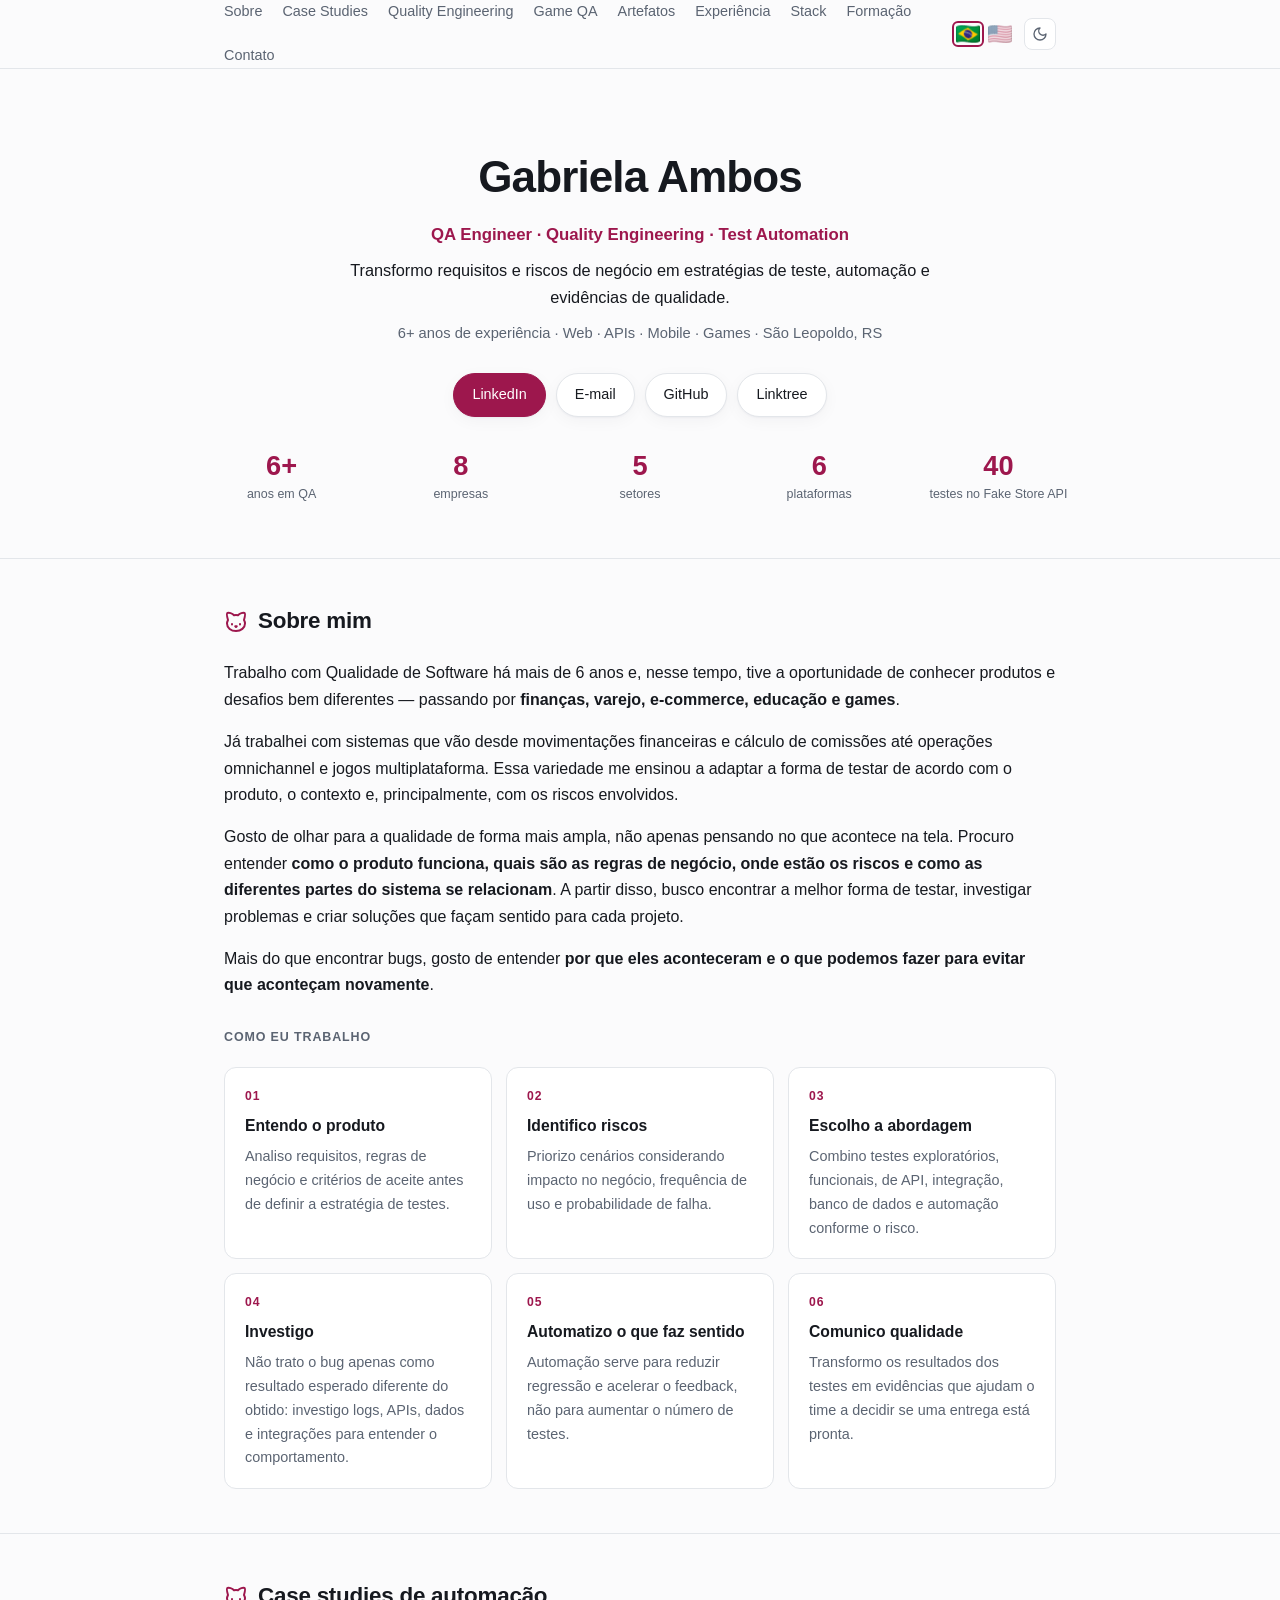
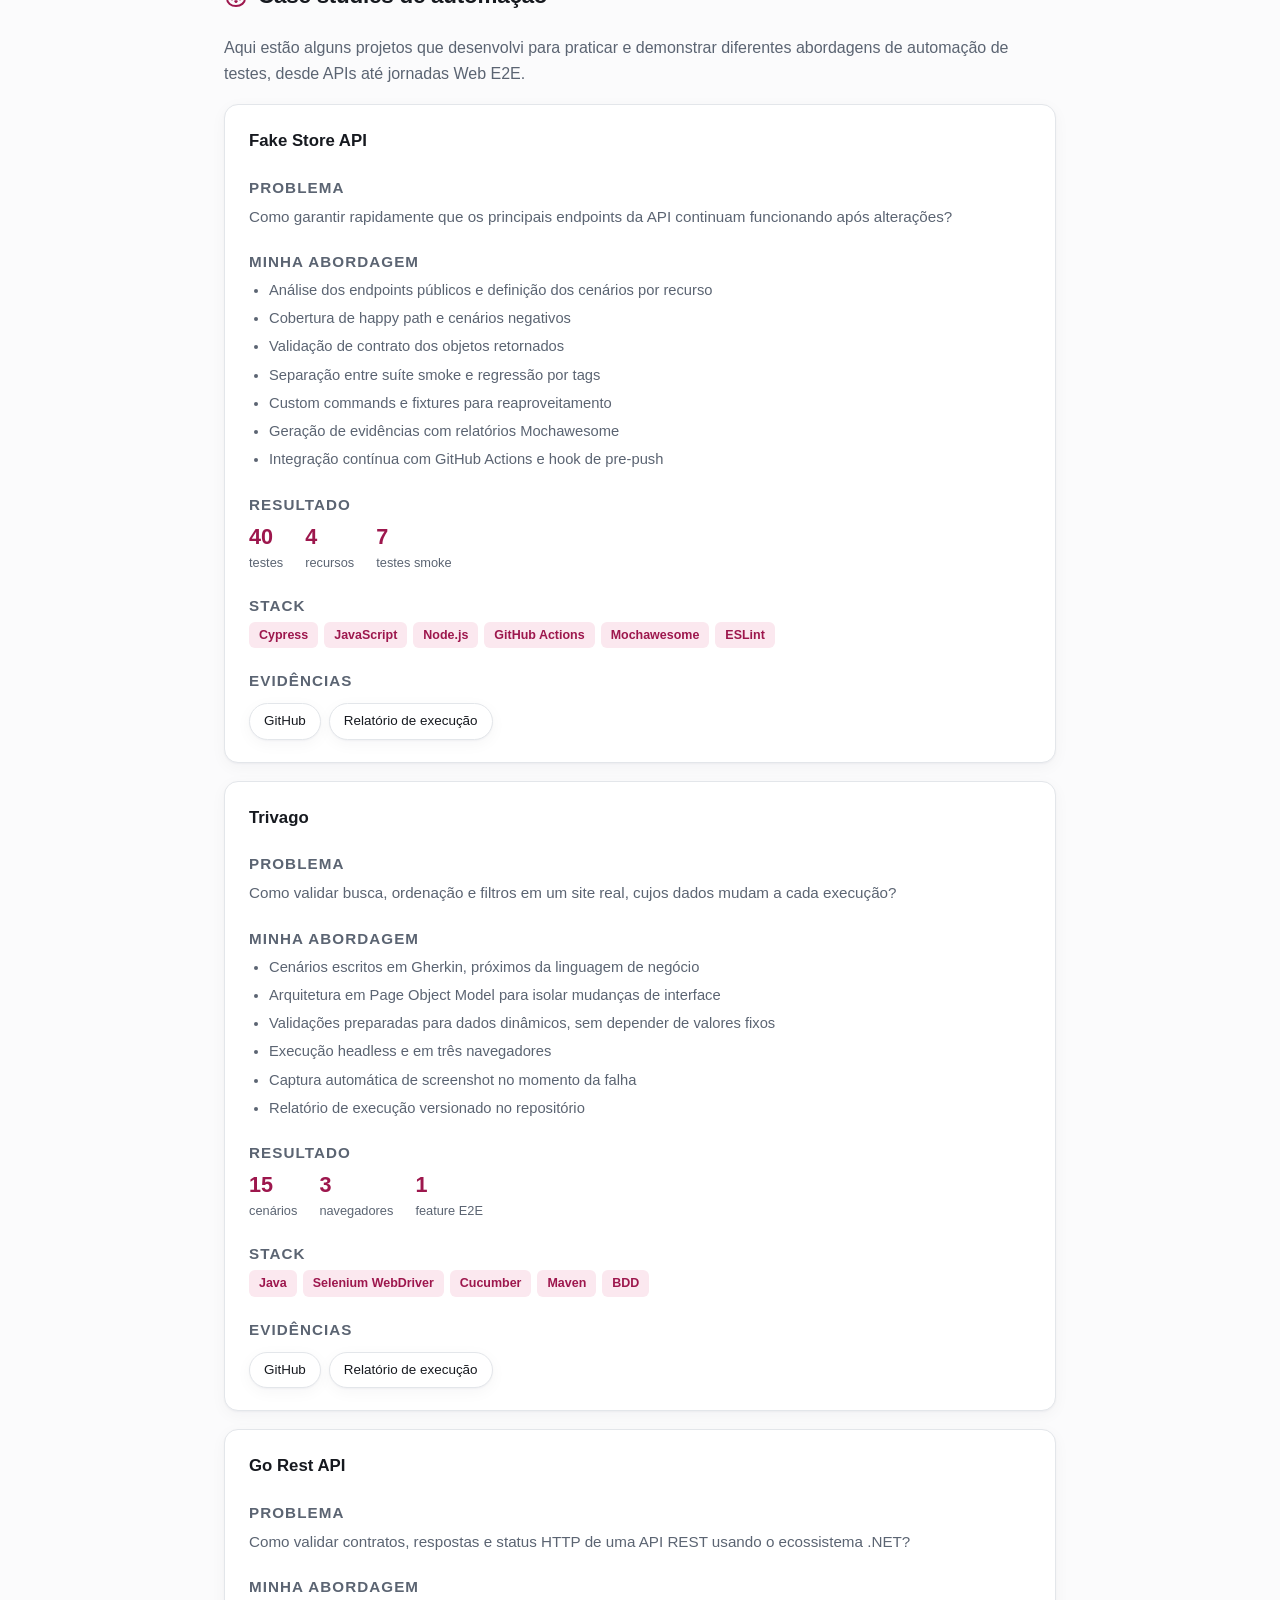
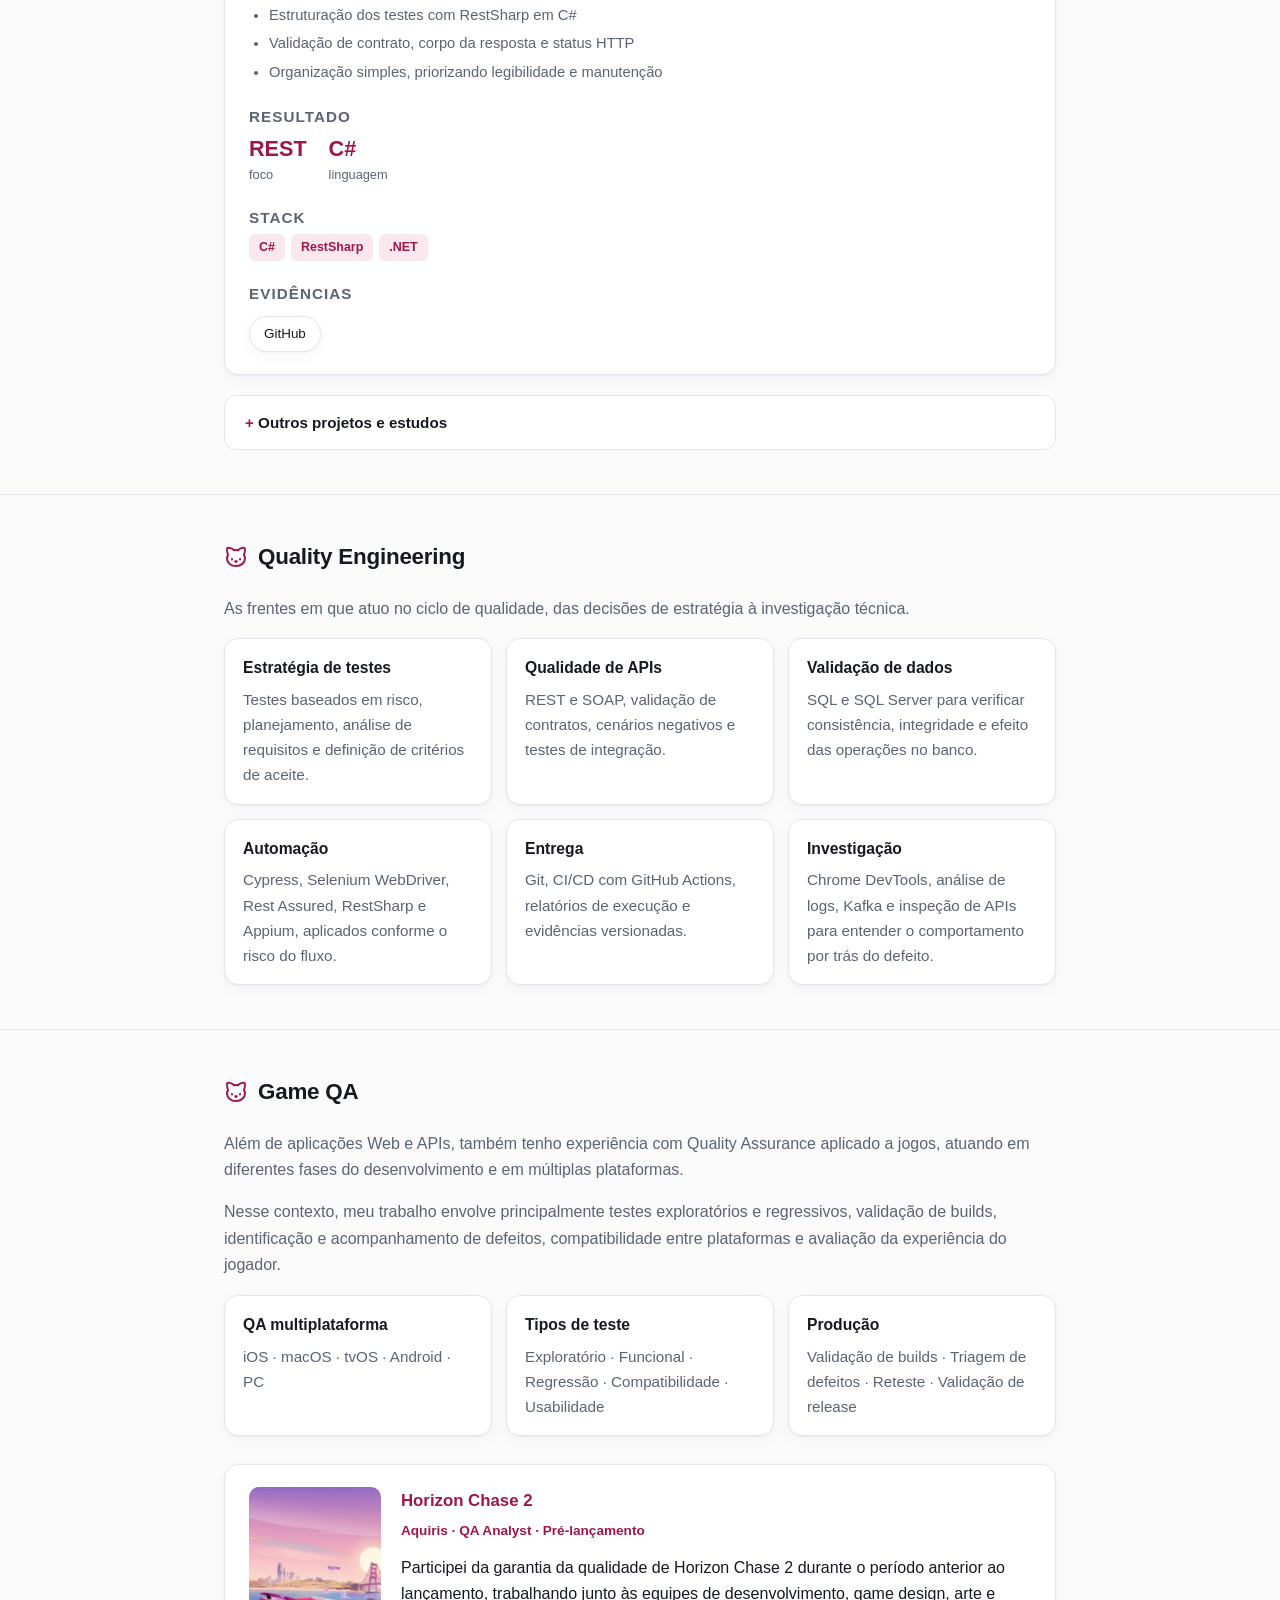
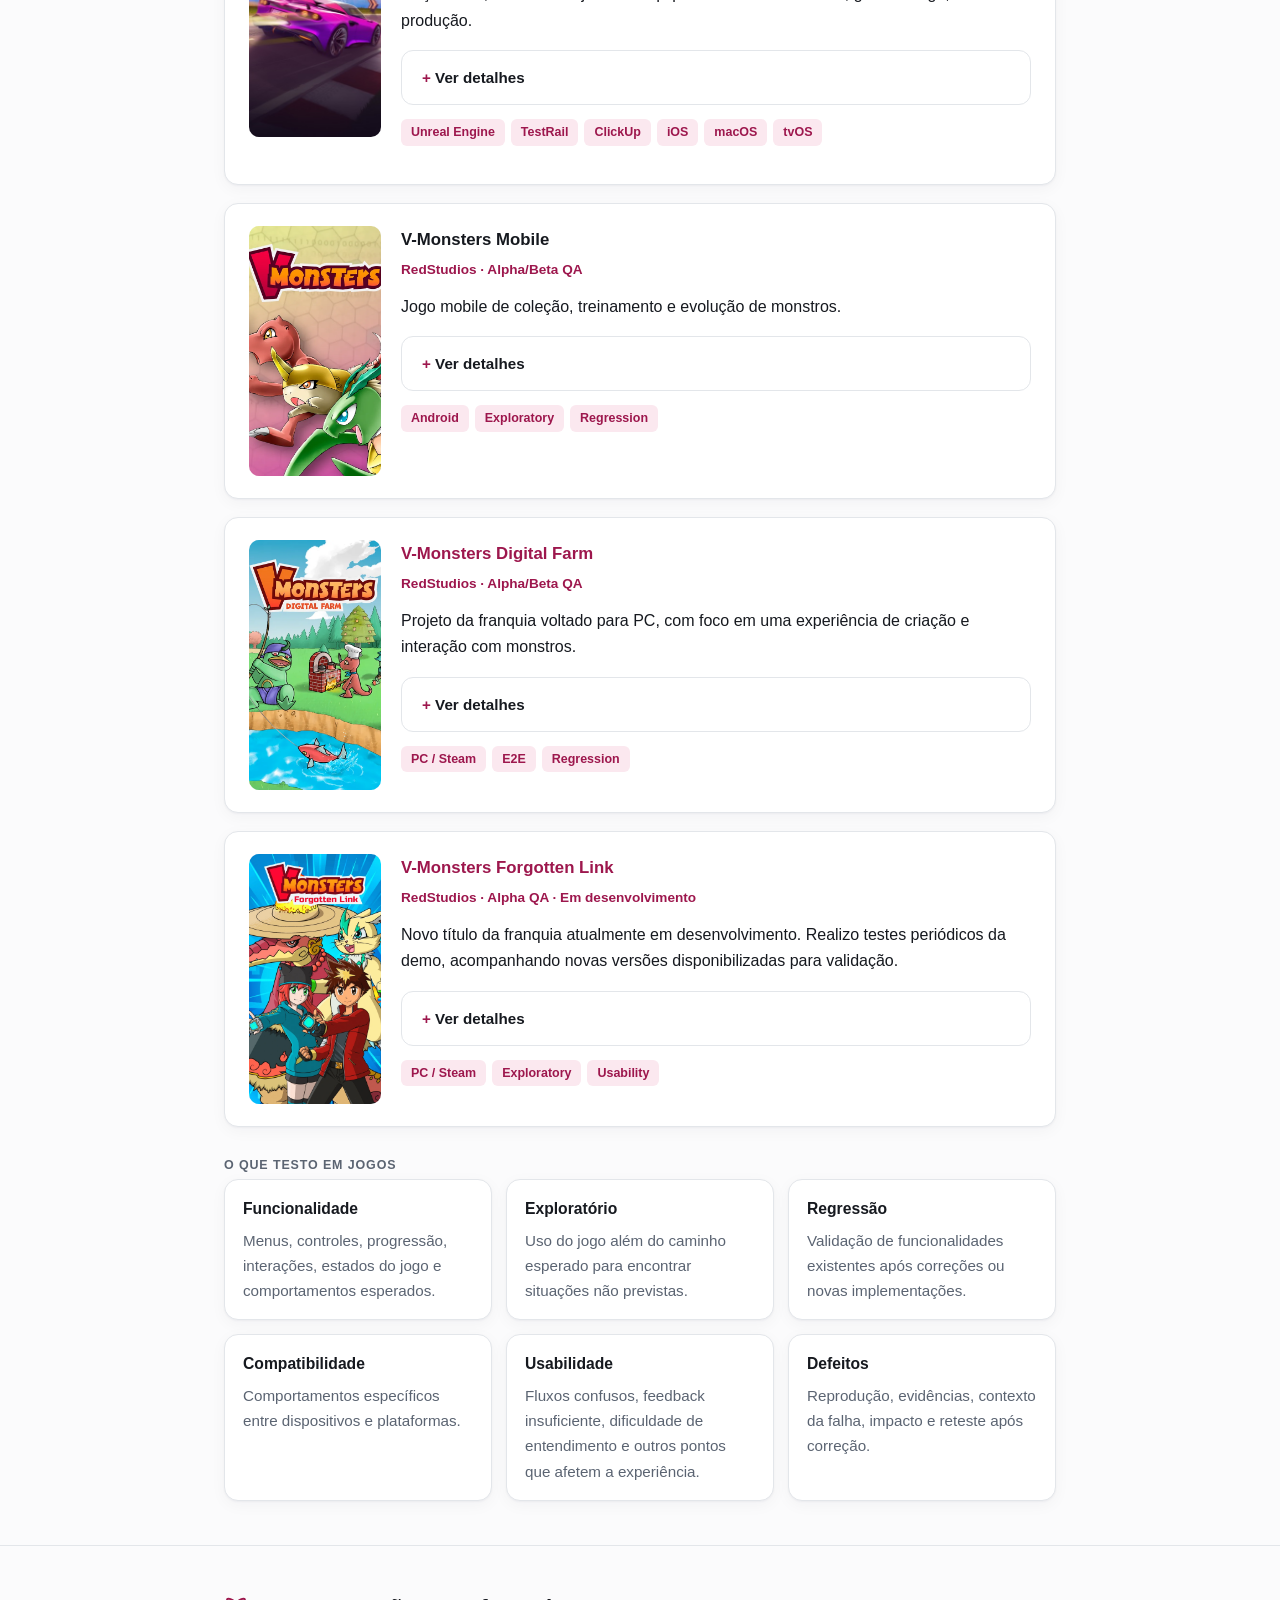
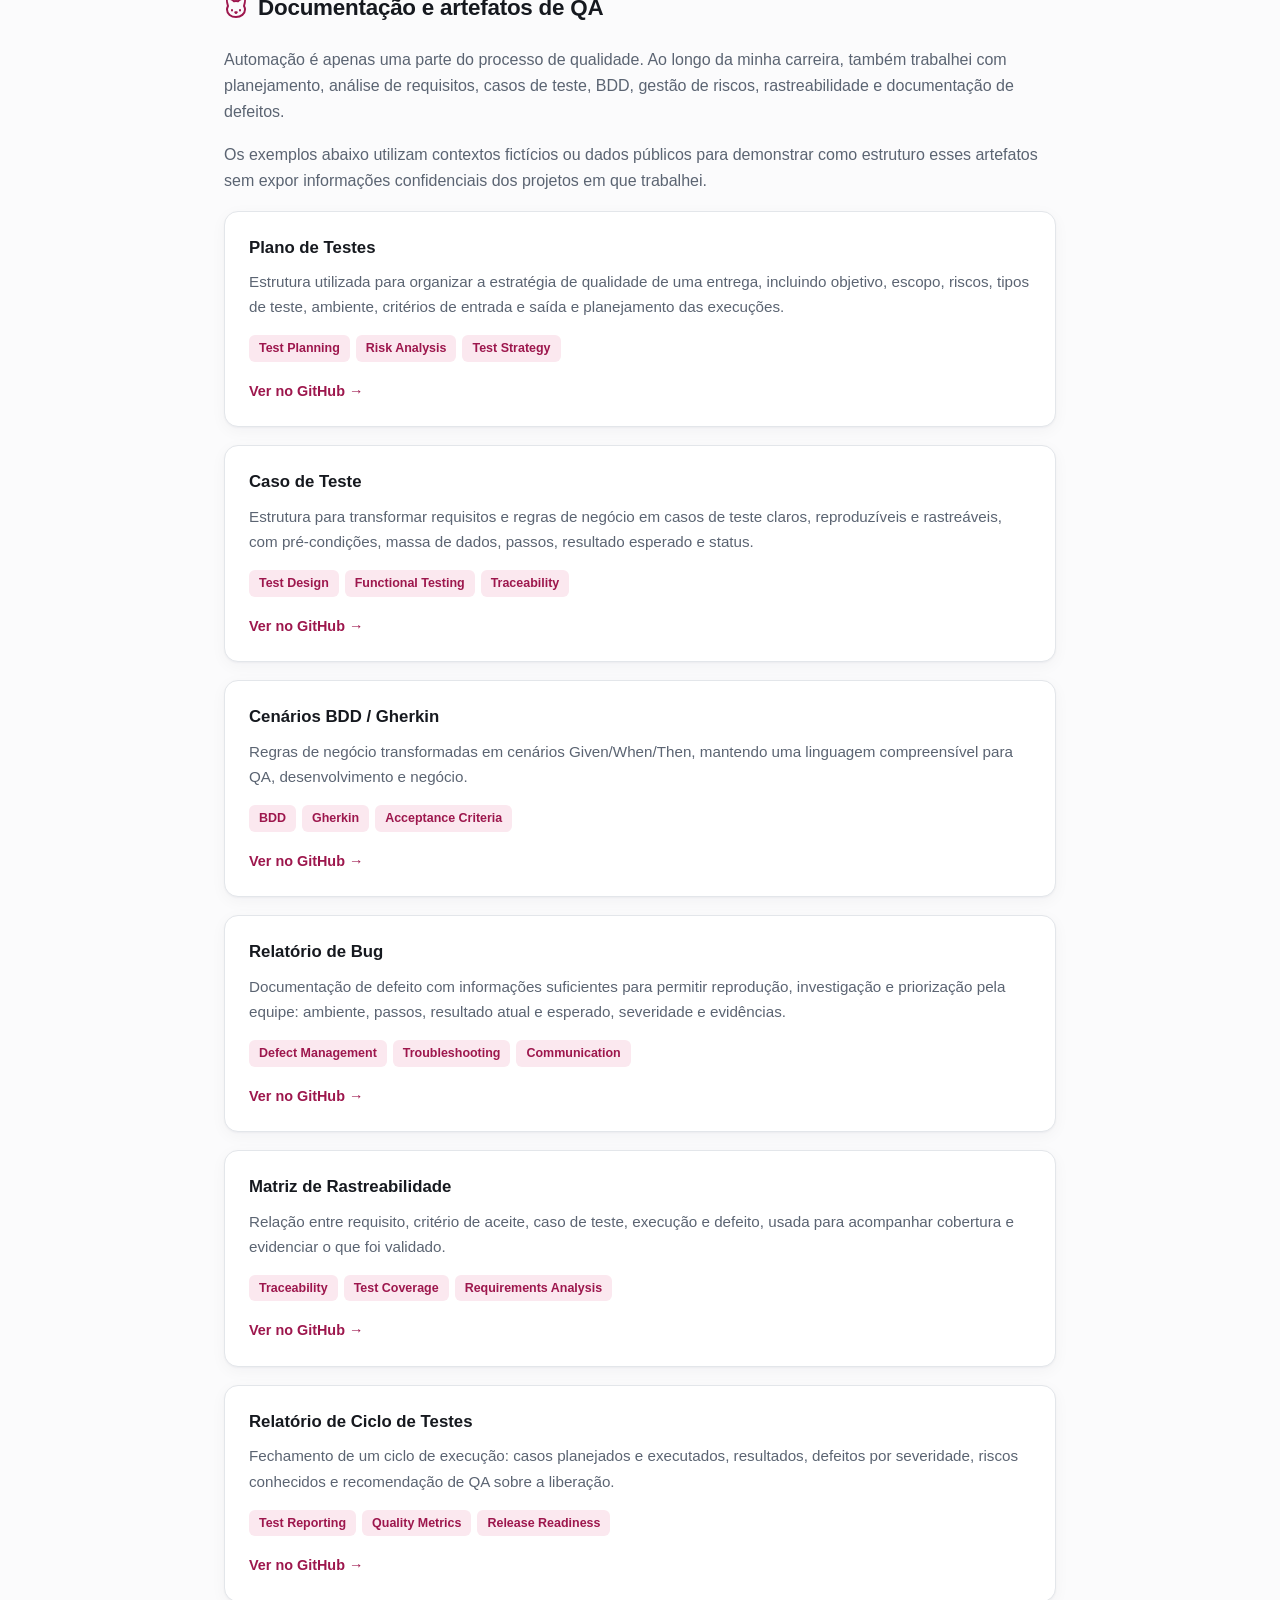
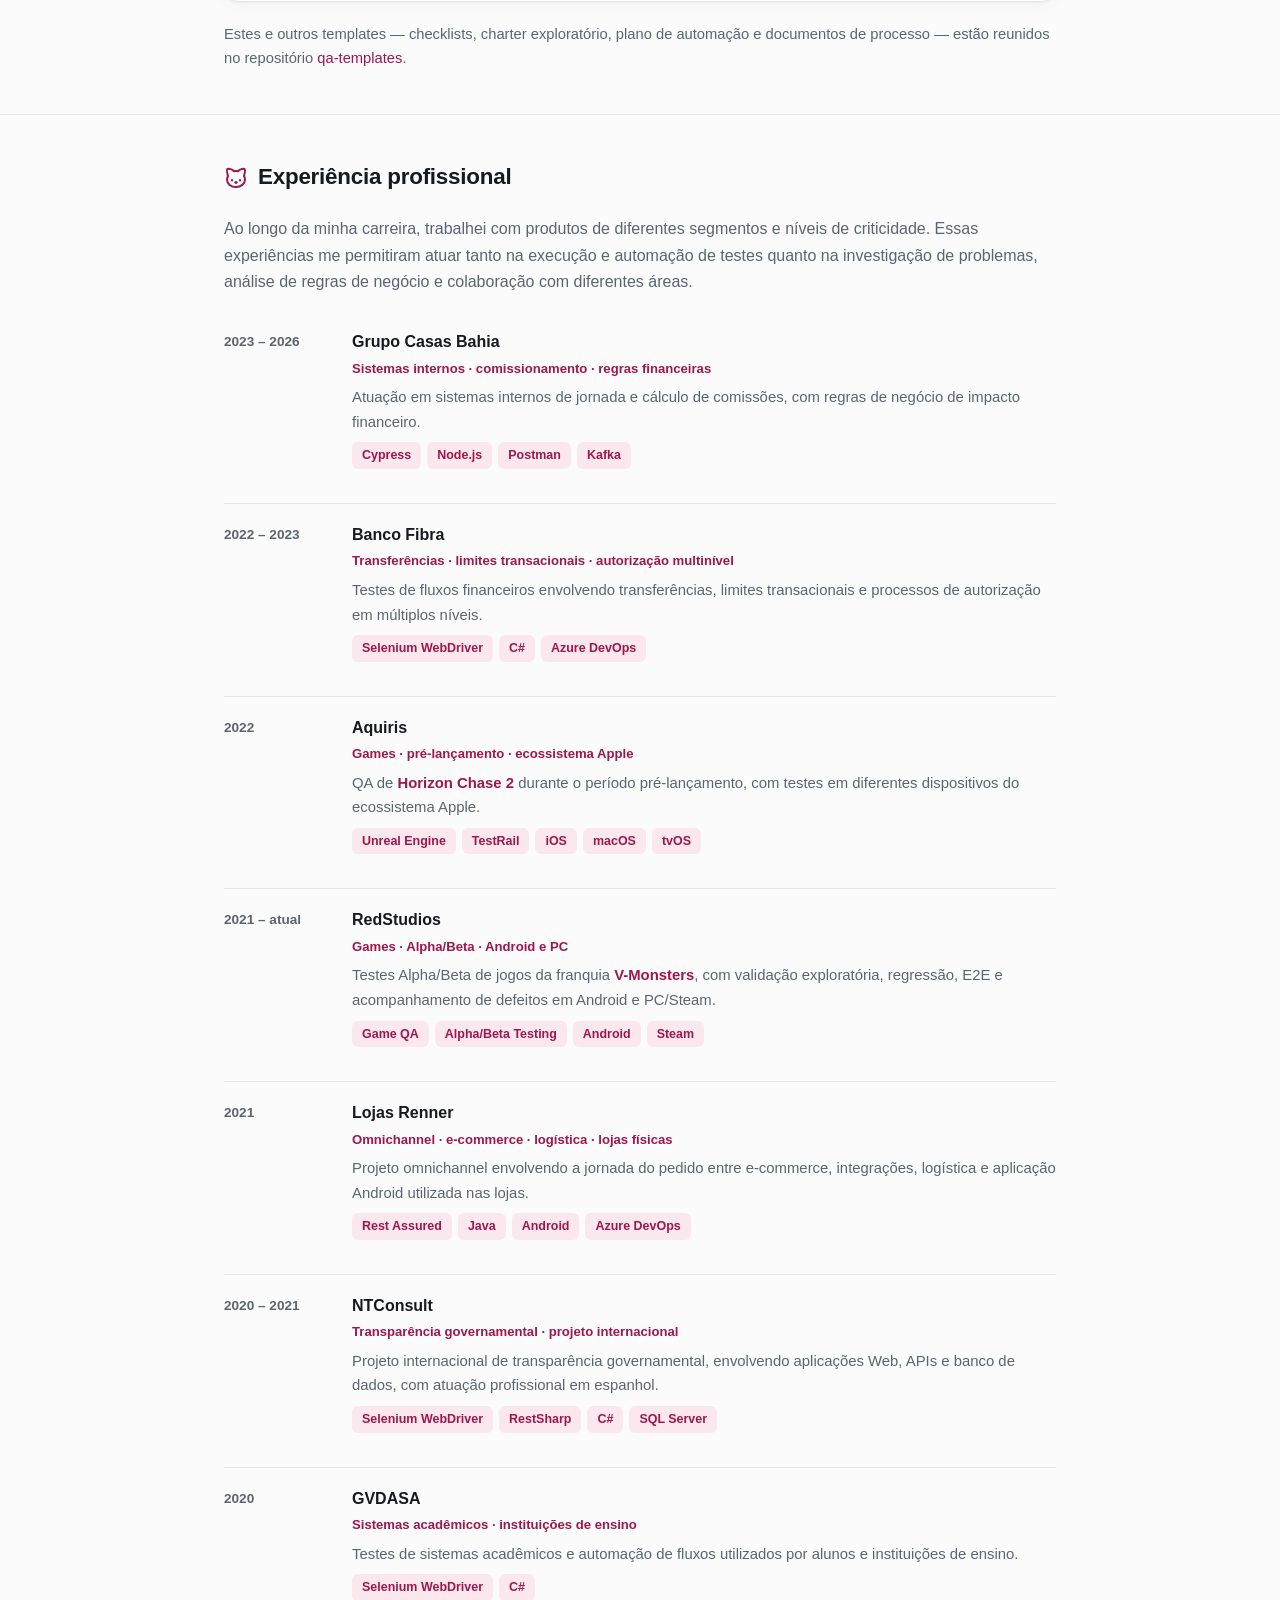
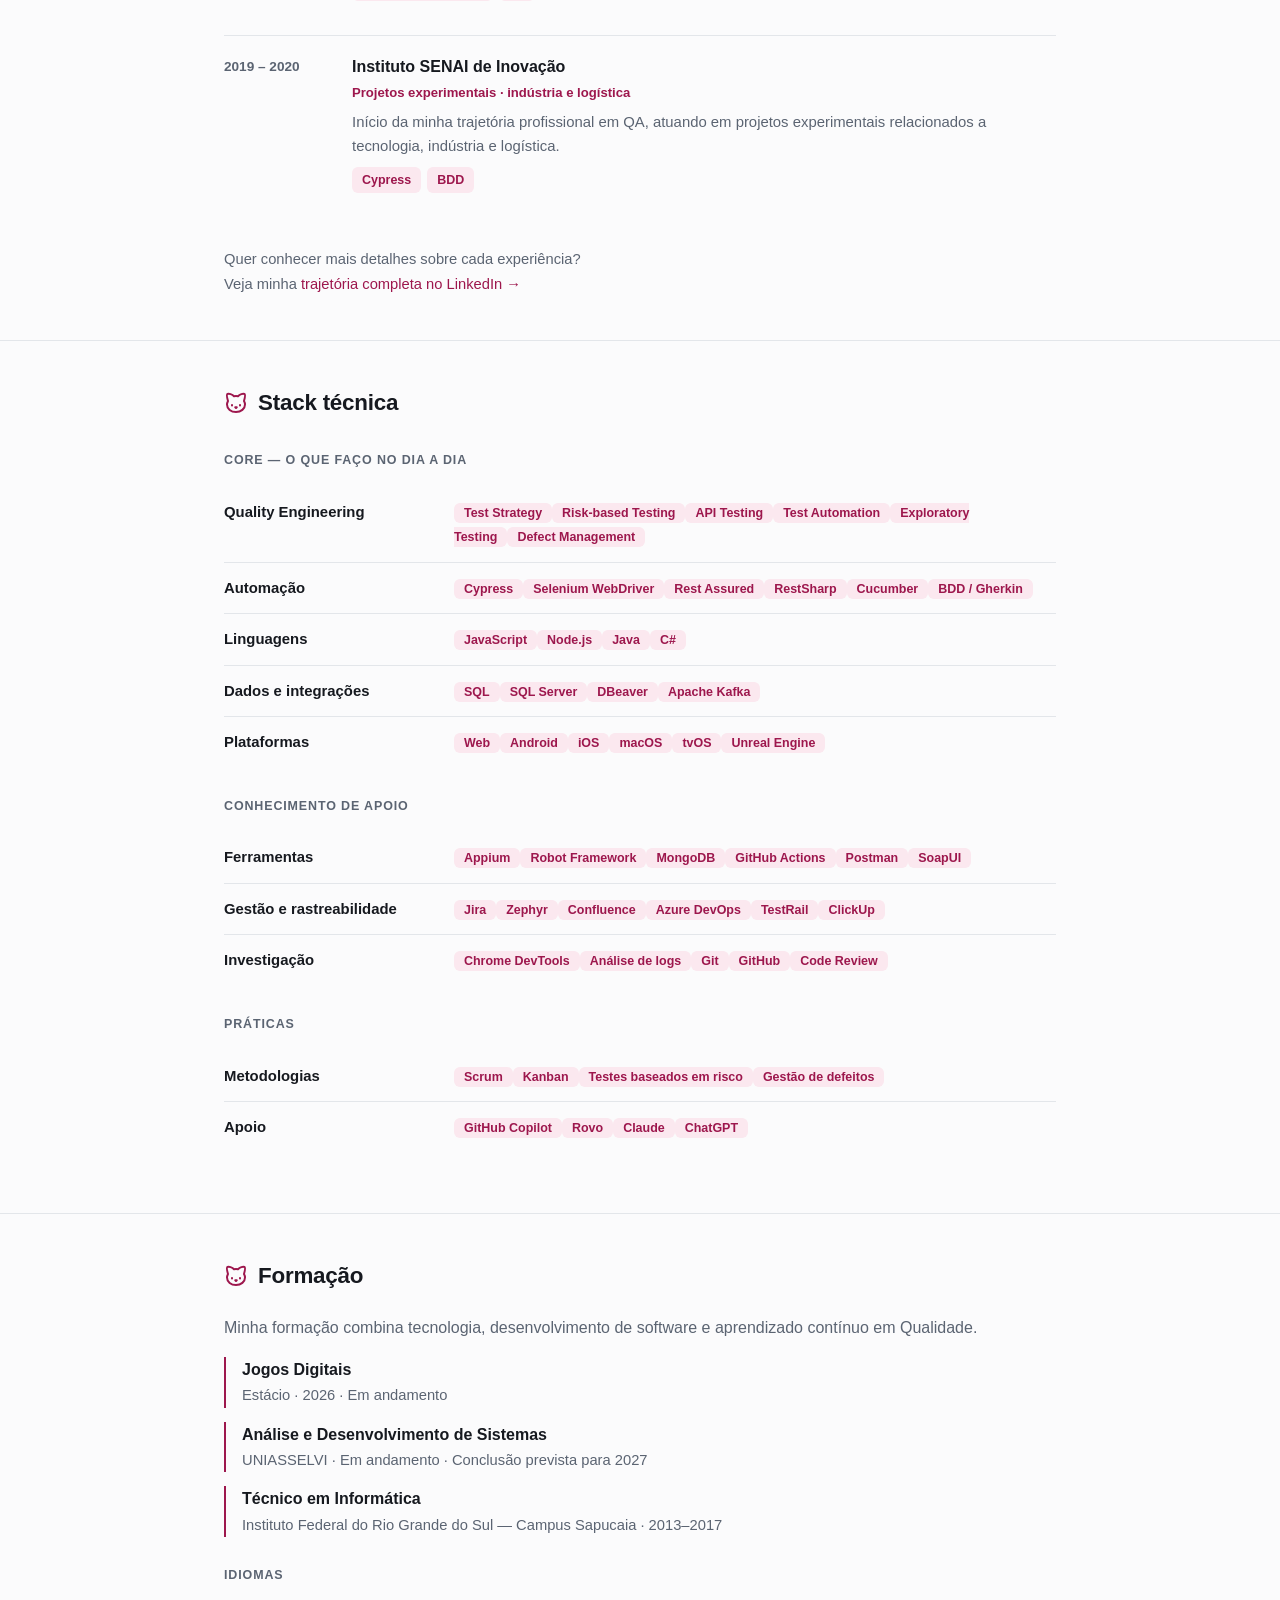
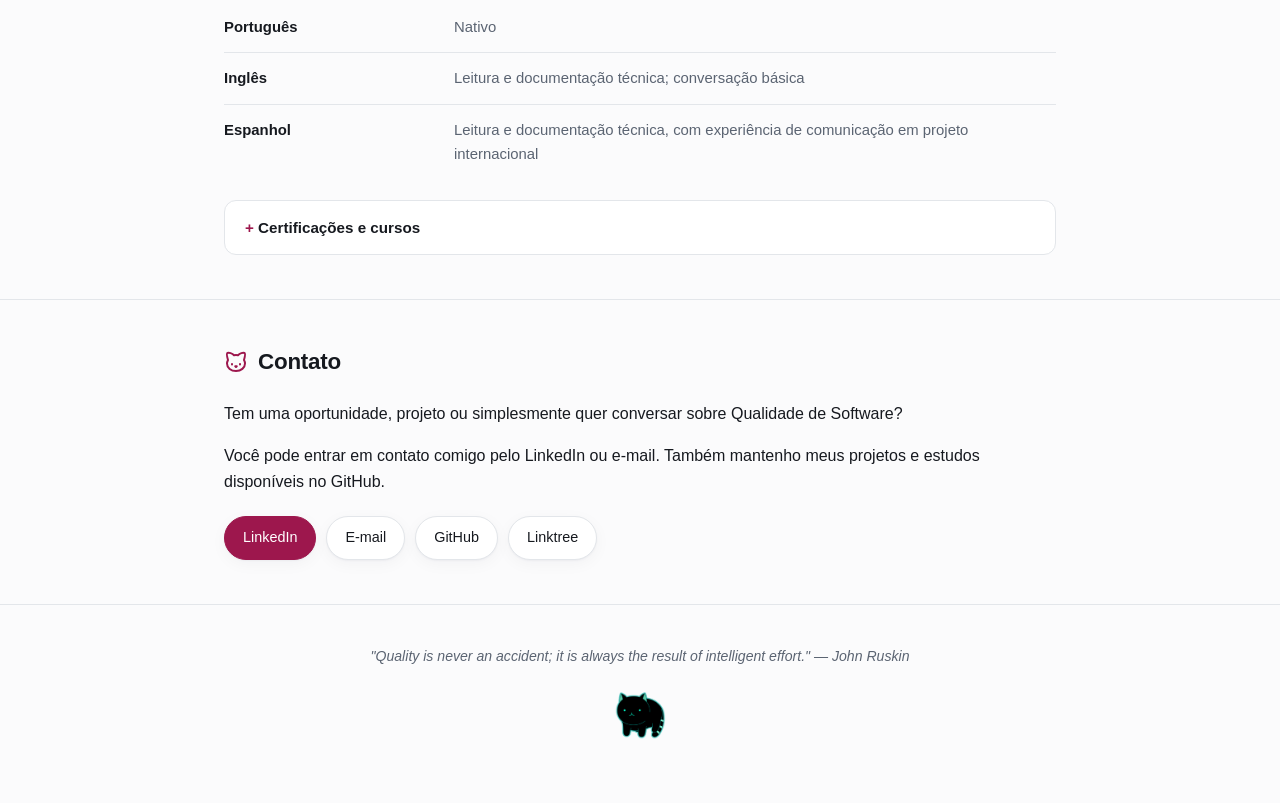
==== commit 44d5f146: "docs(sobre): reescreve a seção Sobre mim nas versões PT e EN Texto em quatro parágrafos, com foco na" ====
--- a/docs/index.html
+++ b/docs/index.html
@@ -77,9 +77,10 @@
 <section id="sobre">
   <div class="wrap">
     <h2><svg viewBox="0 0 24 24"><use href="#i-cat"/></svg> Sobre mim</h2>
-    <p>Sou QA Engineer com <strong>mais de 6 anos de experiência</strong> em Qualidade de Software, atuando em produtos dos setores <strong>financeiro, varejo, e-commerce, educação e games</strong>.</p>
-    <p>Ao longo da minha trajetória, trabalhei com sistemas de diferentes níveis de complexidade — de movimentações financeiras e cálculo de comissões a operações omnichannel e jogos multiplataforma. Participei de projetos para empresas como <a href="https://ri.grupocasasbahia.com.br/">Grupo Casas Bahia</a>, <a href="https://bancofibra.com.br/">Banco Fibra</a>, <a href="https://www.lojasrennersa.com.br/">Lojas Renner</a>, <a href="https://www.aquiris.com.br/">Aquiris</a> e <a href="https://redstudios.com.br/">RedStudios</a>, incluindo a validação multiplataforma de <strong><a href="https://www.horizonchase2.com/">Horizon Chase 2</a></strong> e testes Alpha/Beta de projetos da franquia <strong><a href="https://vmonsters.com/">V-Monsters</a></strong>.</p>
-    <p>Gosto de enxergar qualidade além da interface. Meu trabalho envolve entender requisitos e regras de negócio, identificar riscos, investigar o comportamento entre diferentes camadas da aplicação e transformar tudo isso em uma estratégia de testes clara e sustentável.</p>
+    <p>Trabalho com Qualidade de Software há mais de 6 anos e, nesse tempo, tive a oportunidade de conhecer produtos e desafios bem diferentes — passando por <strong>finanças, varejo, e-commerce, educação e games</strong>.</p>
+    <p>Já trabalhei com sistemas que vão desde movimentações financeiras e cálculo de comissões até operações omnichannel e jogos multiplataforma. Essa variedade me ensinou a adaptar a forma de testar de acordo com o produto, o contexto e, principalmente, com os riscos envolvidos.</p>
+    <p>Gosto de olhar para a qualidade de forma mais ampla, não apenas pensando no que acontece na tela. Procuro entender <strong>como o produto funciona, quais são as regras de negócio, onde estão os riscos e como as diferentes partes do sistema se relacionam</strong>. A partir disso, busco encontrar a melhor forma de testar, investigar problemas e criar soluções que façam sentido para cada projeto.</p>
+    <p>Mais do que encontrar bugs, gosto de entender <strong>por que eles aconteceram e o que podemos fazer para evitar que aconteçam novamente</strong>.</p>
     <p class="subhead">Como eu trabalho</p>
     <div class="steps">
       <div class="step"><span class="n">01</span><h4>Entendo o produto</h4><p>Analiso requisitos, regras de negócio e critérios de aceite antes de definir a estratégia de testes.</p></div>
--- a/docs/style.css
+++ b/docs/style.css
@@ -247,7 +247,7 @@
 .evidence .btn { padding: 6px 14px; font-size: .84rem; }
 
 /* Cards de jogos */
-.game-cards { display: grid; gap: 18px; }
+.game-cards { display: grid; gap: 18px; margin-top: 28px; }
 .game-card { display: grid; grid-template-columns: 132px 1fr; gap: 20px; align-items: start; }
 .game-cover { width: 100%; aspect-ratio: 2 / 3; object-fit: cover; border-radius: 10px; display: block; background: var(--surface-alt); }
 .game-card details { margin-top: 14px; }
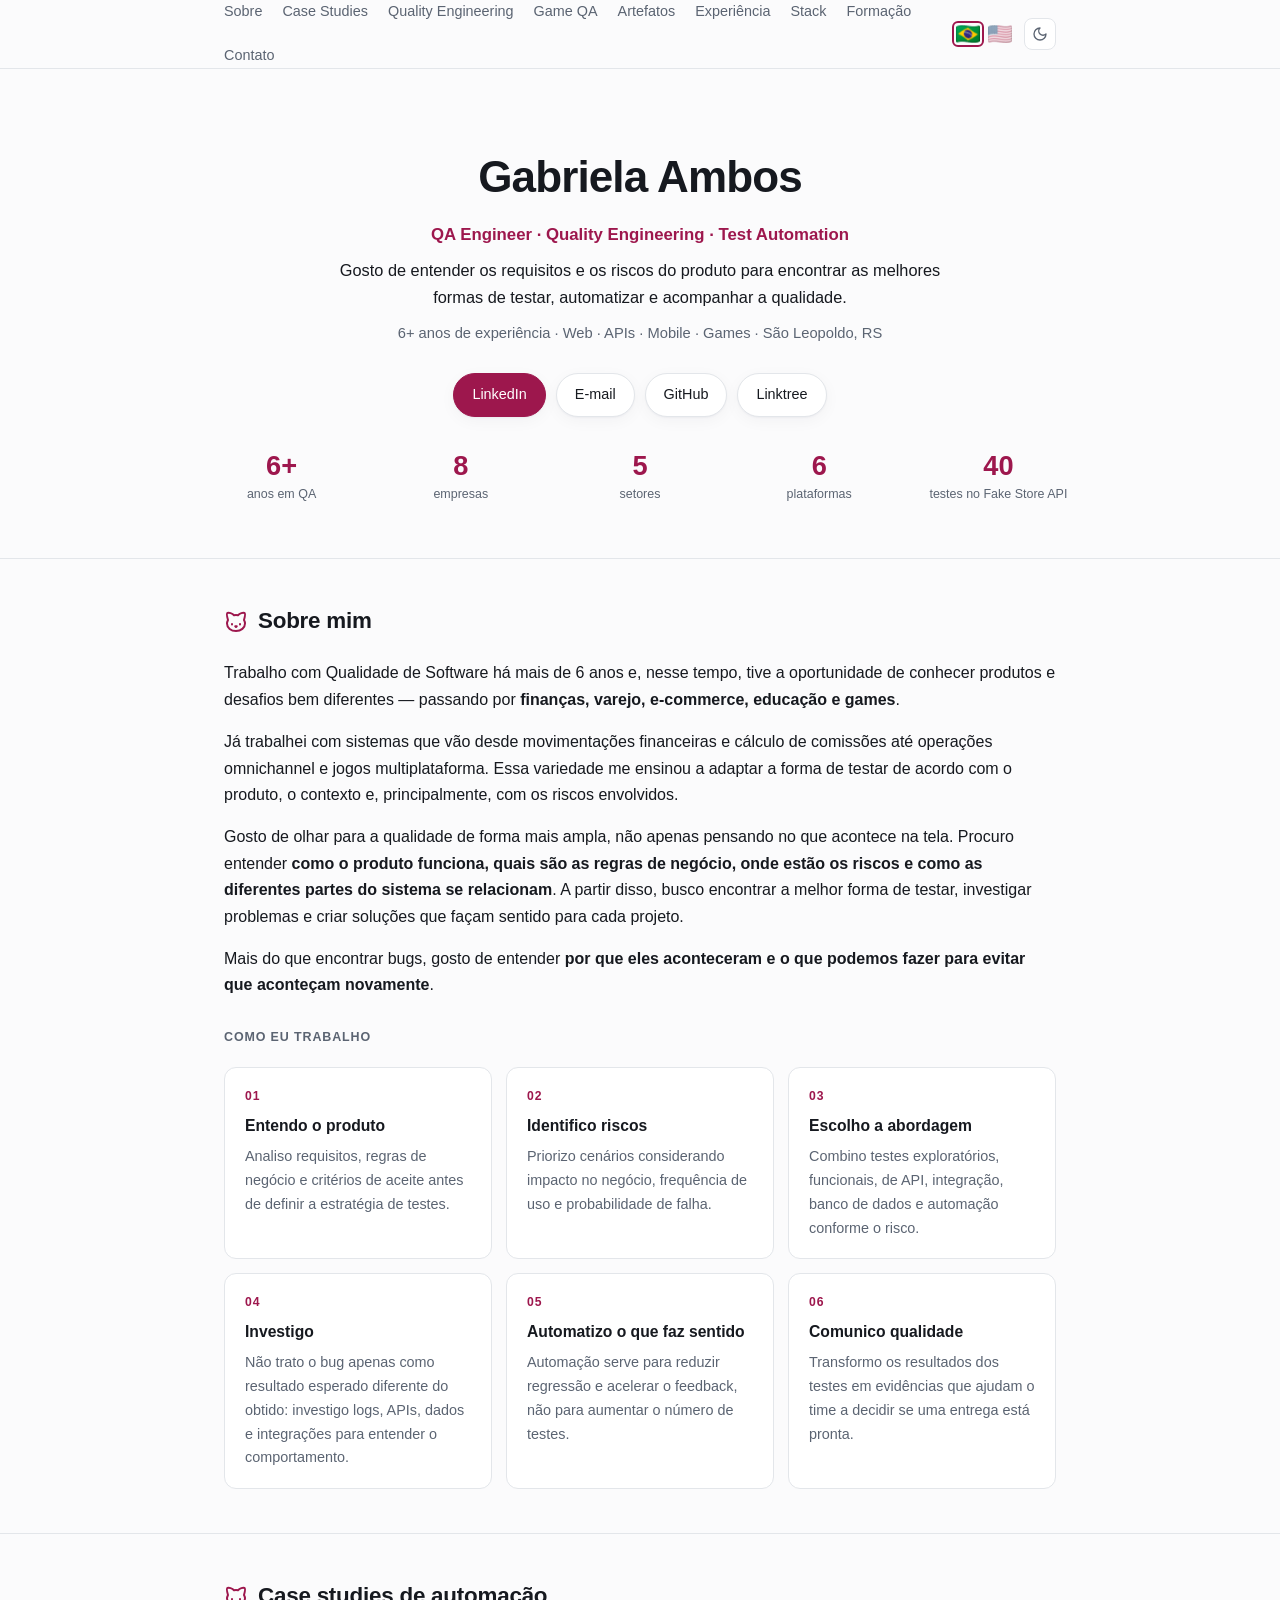
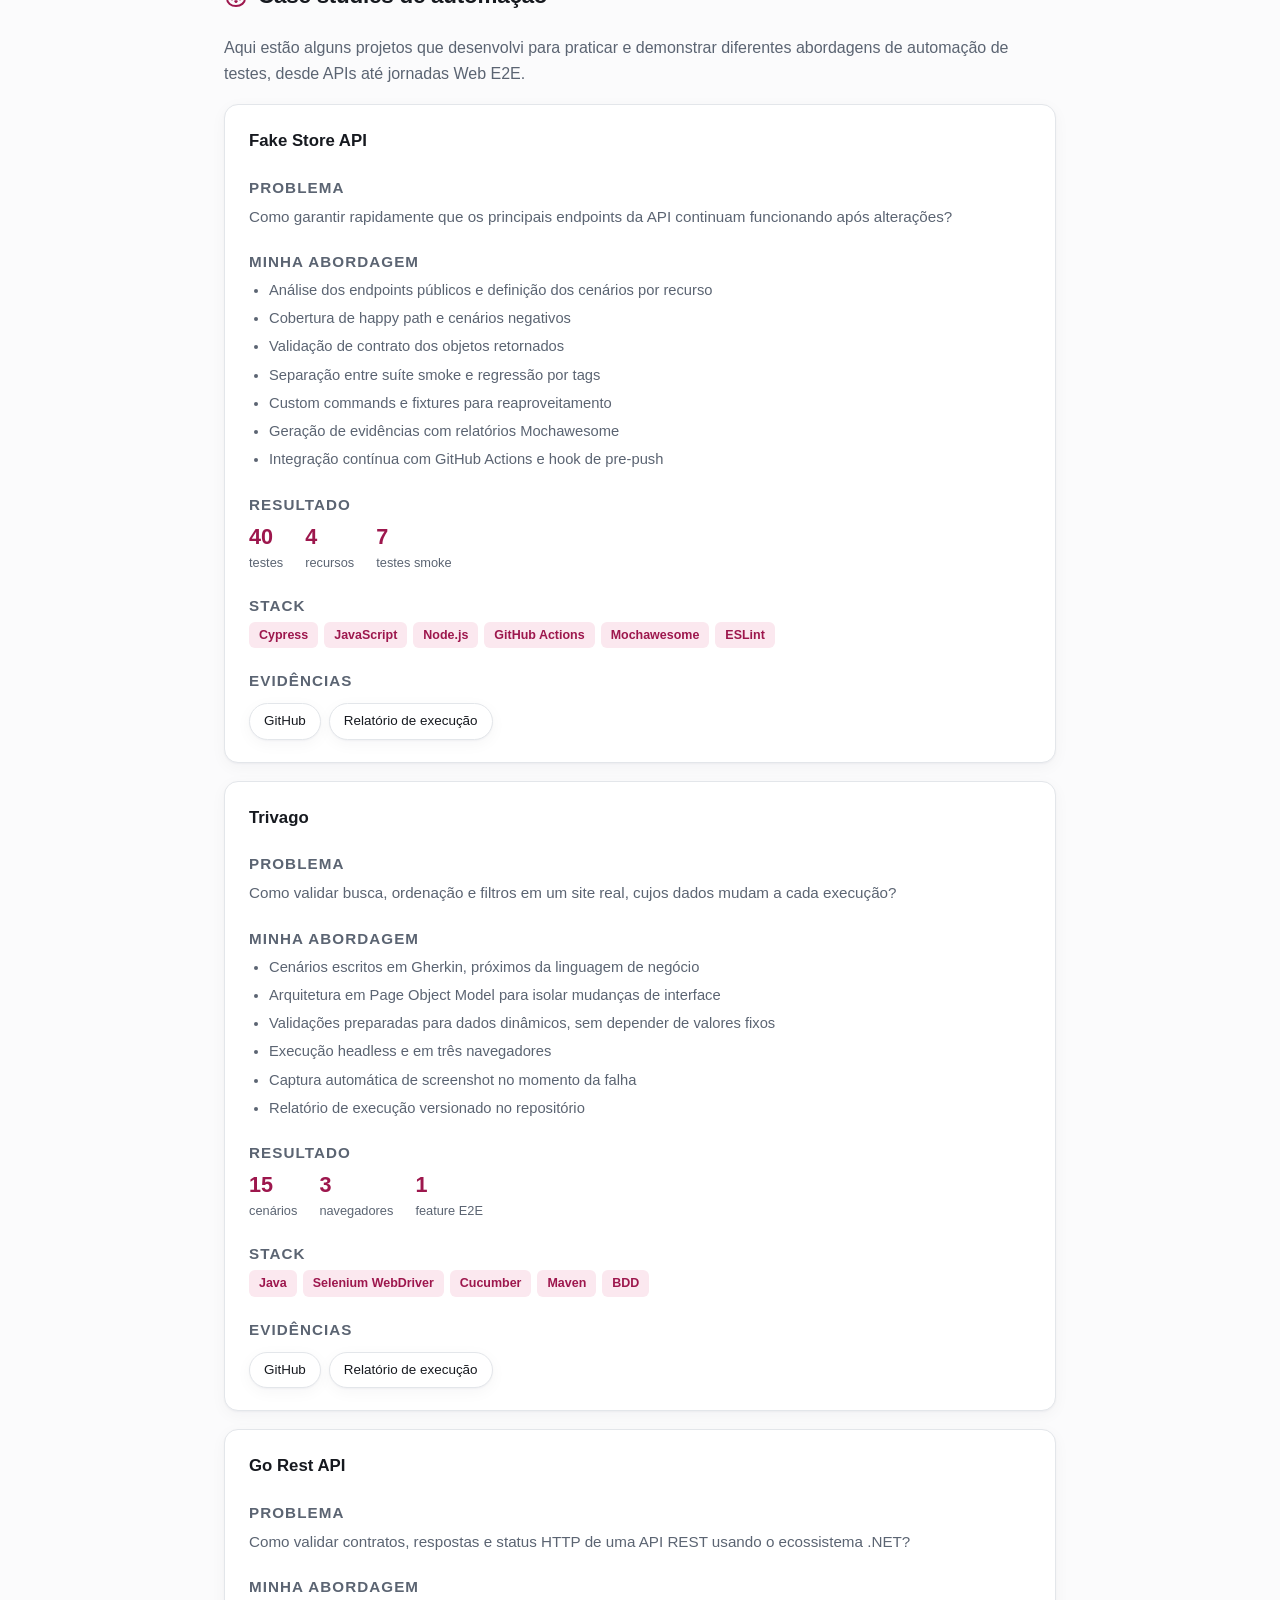
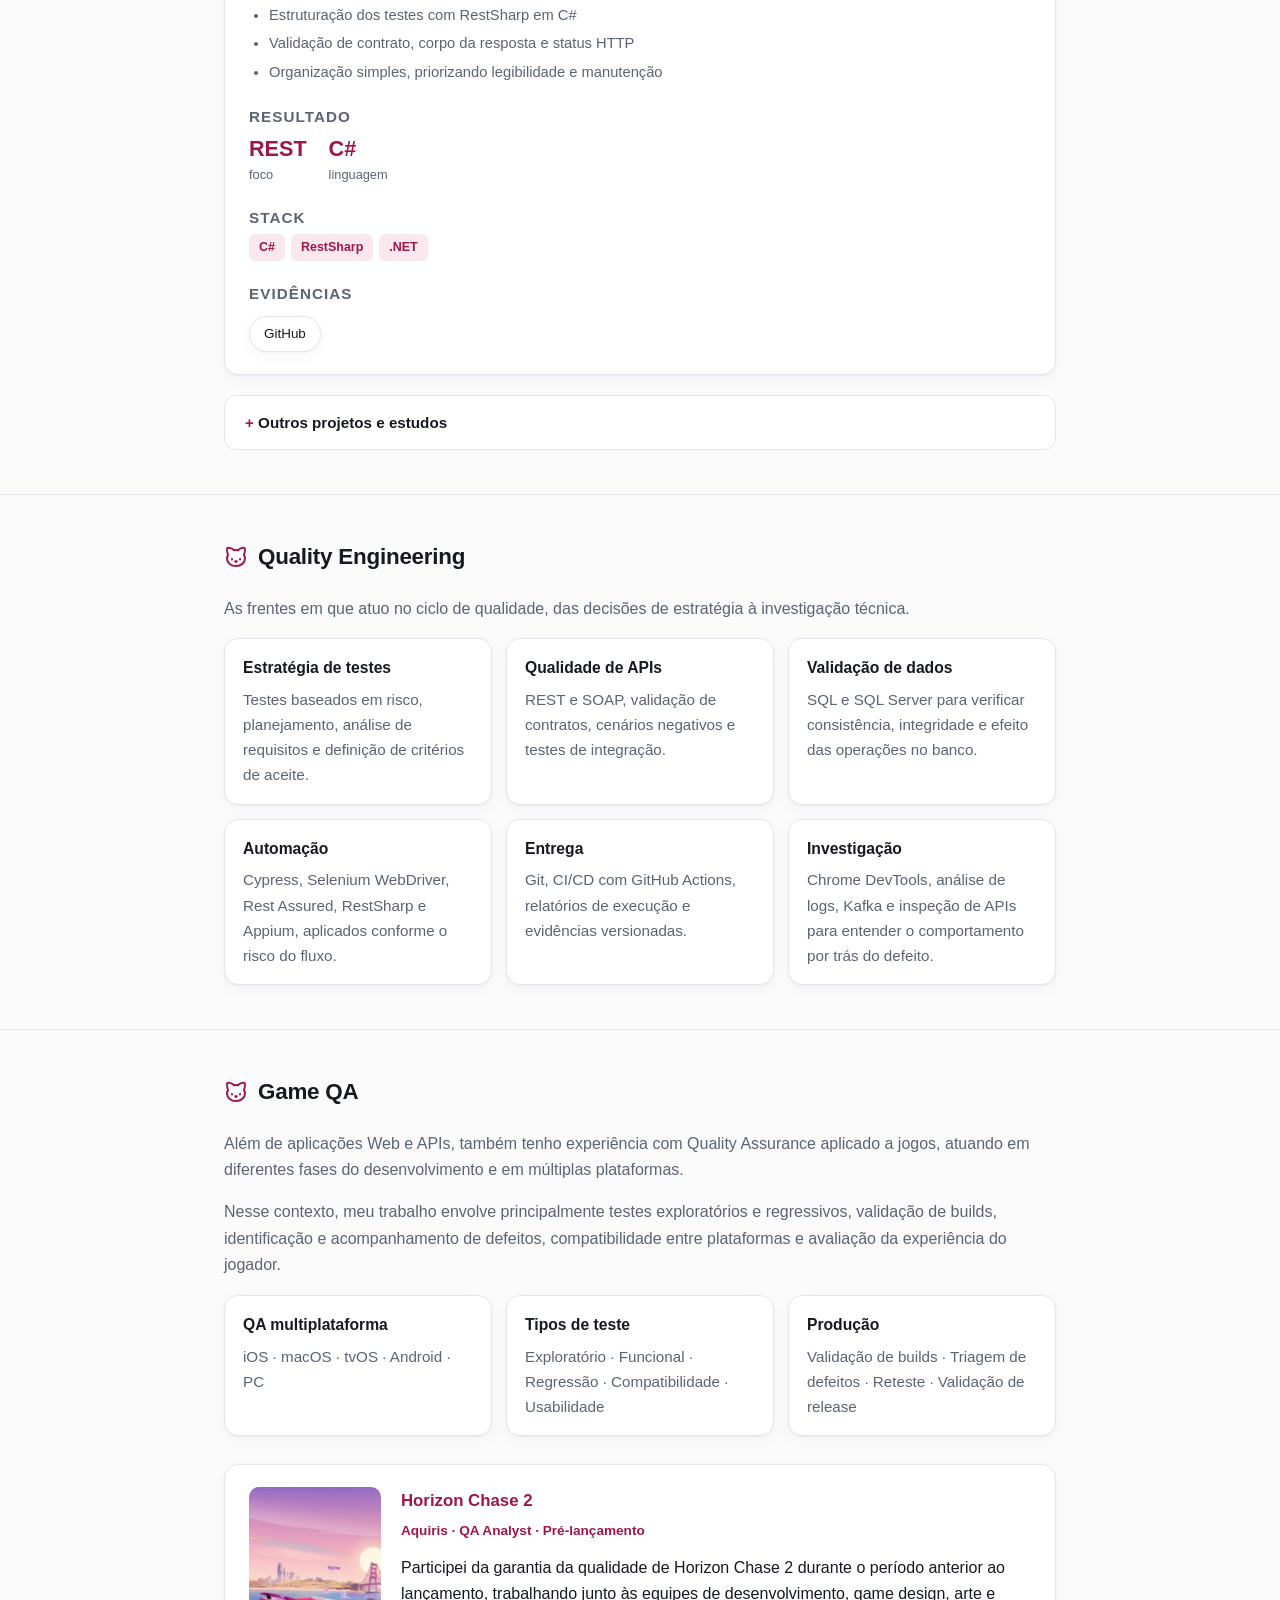
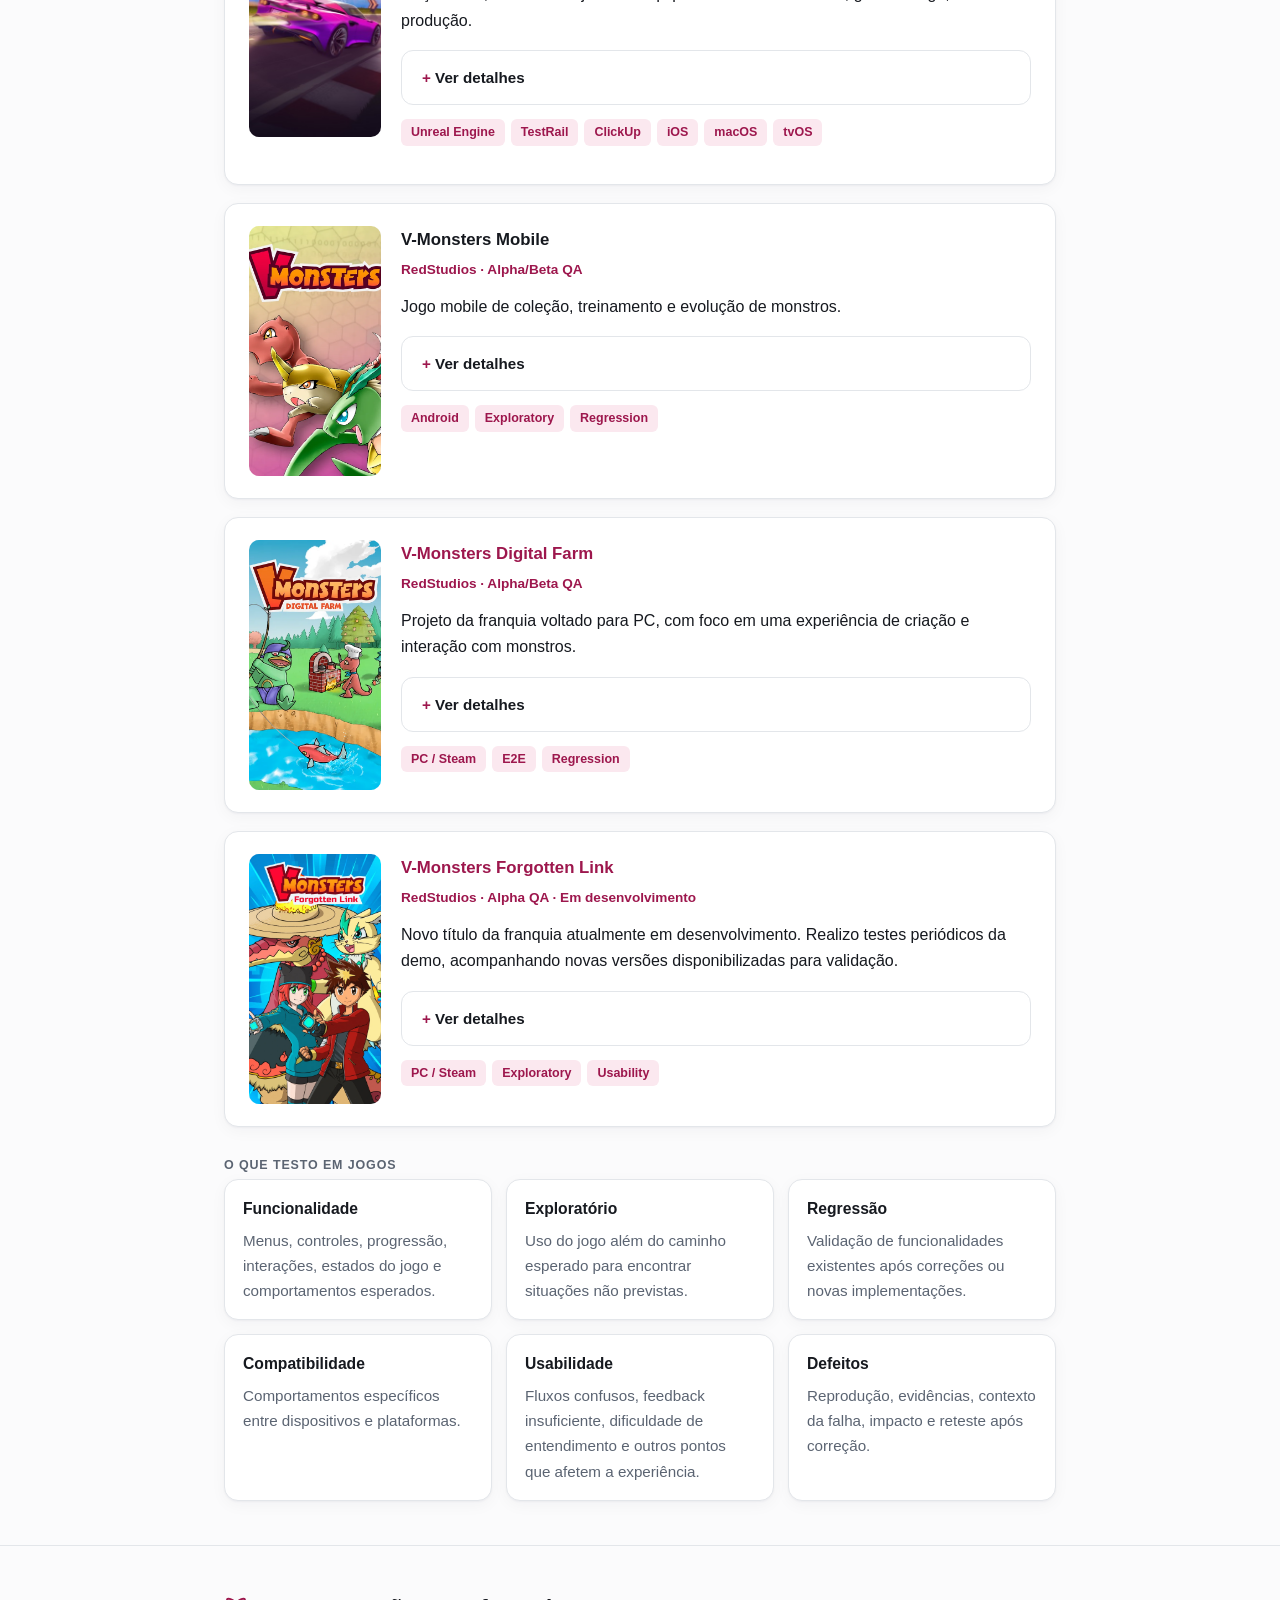
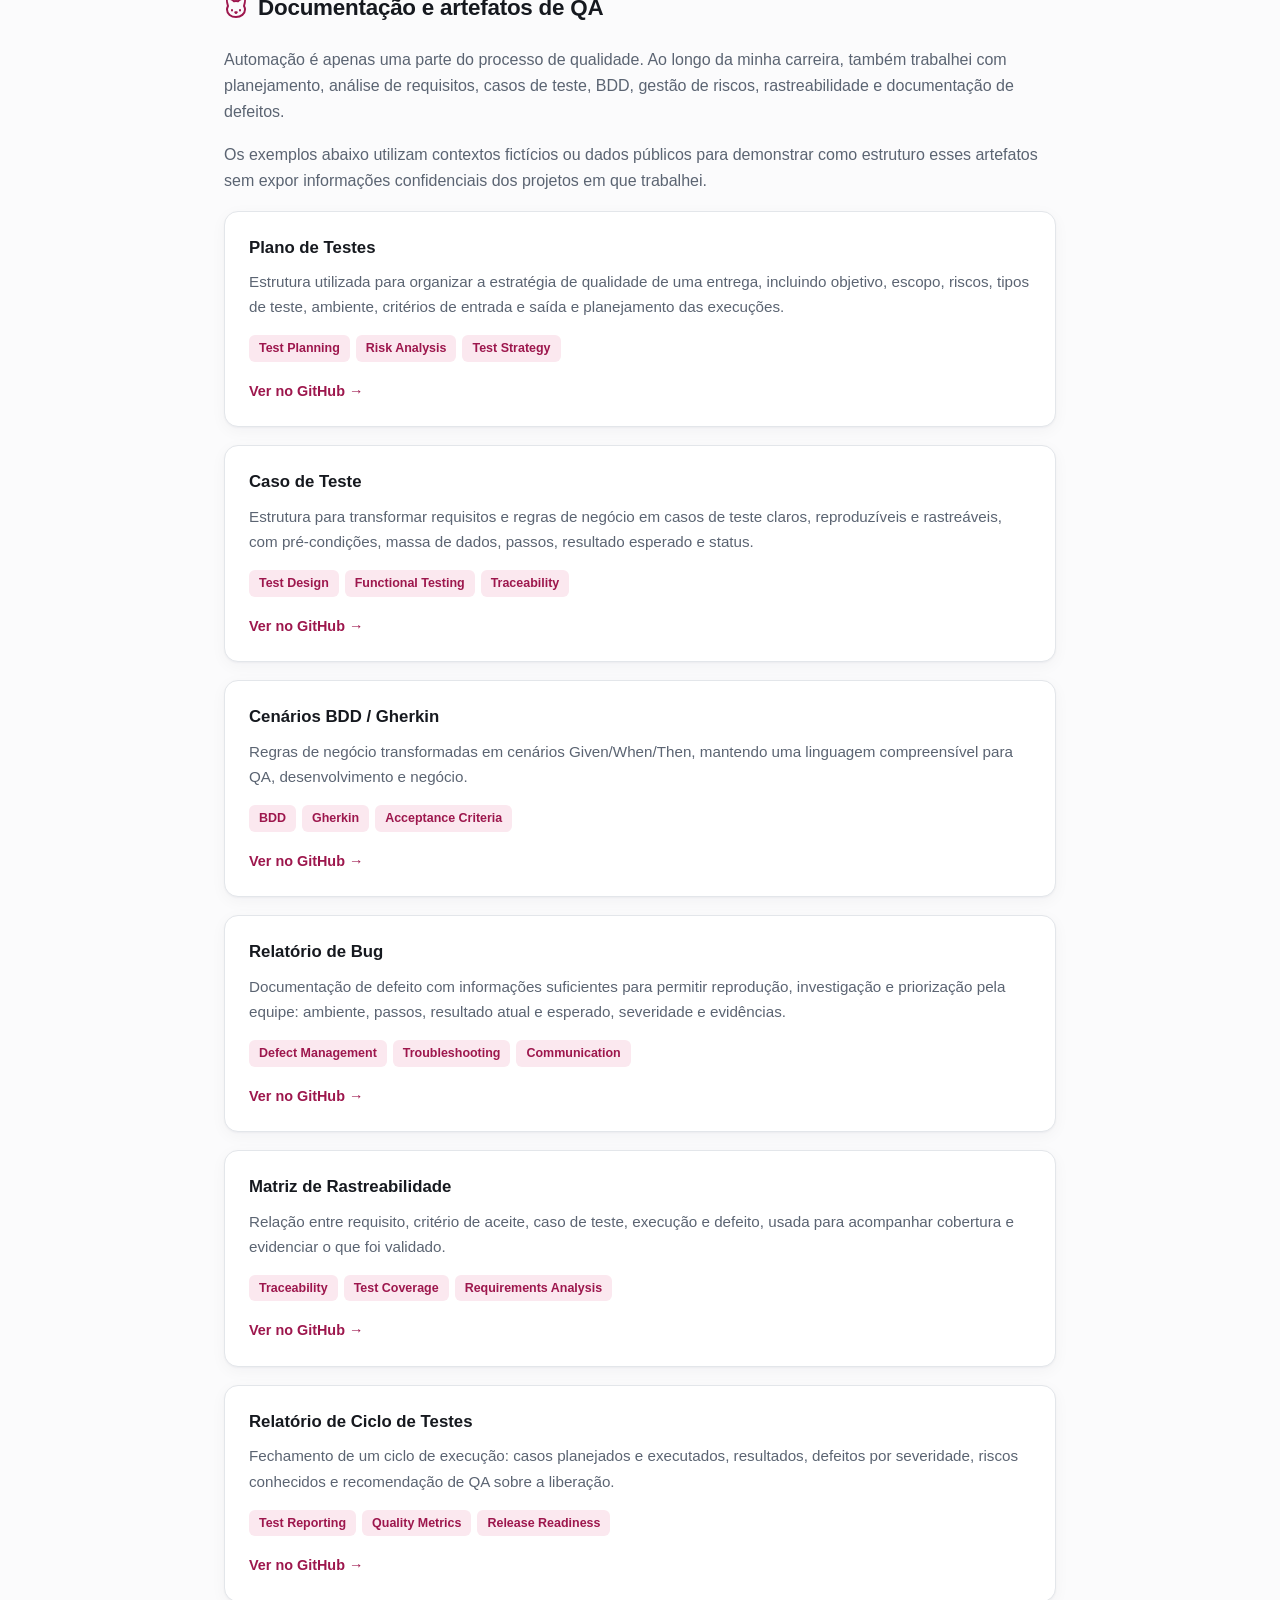
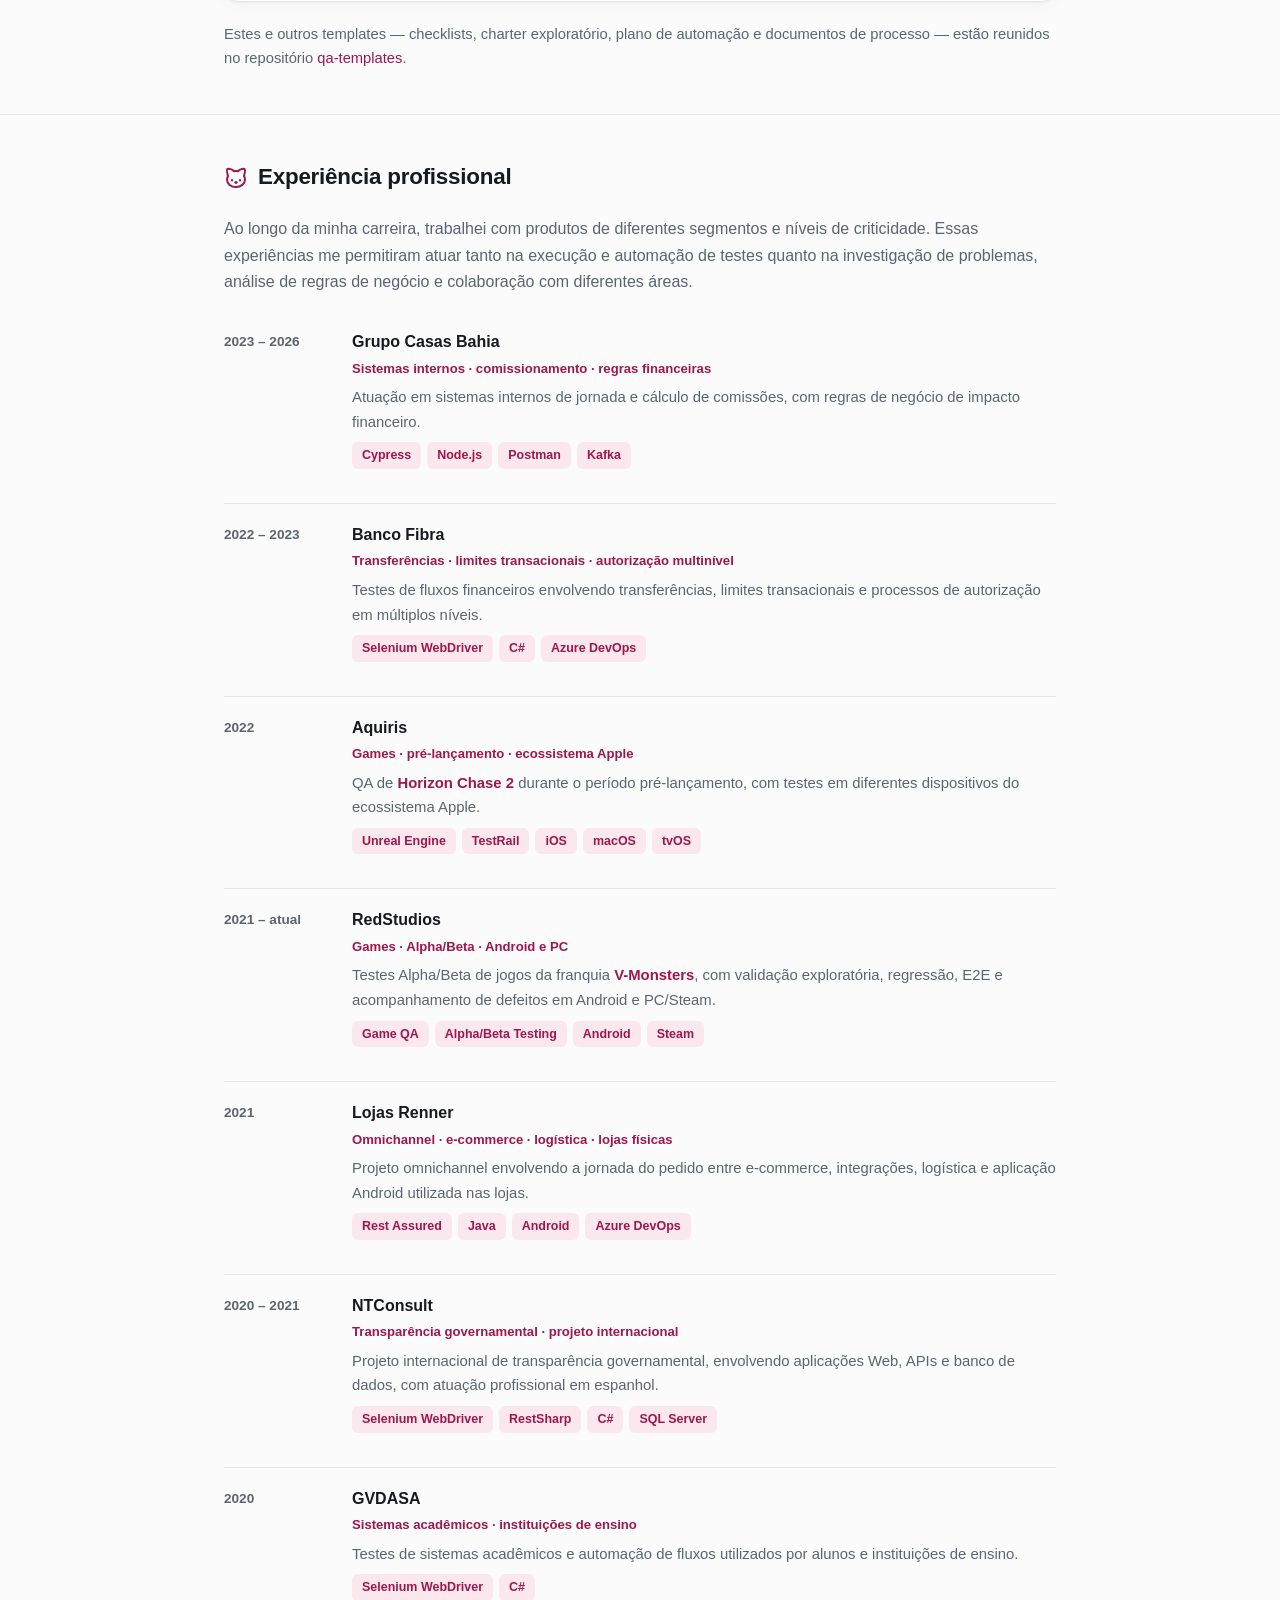
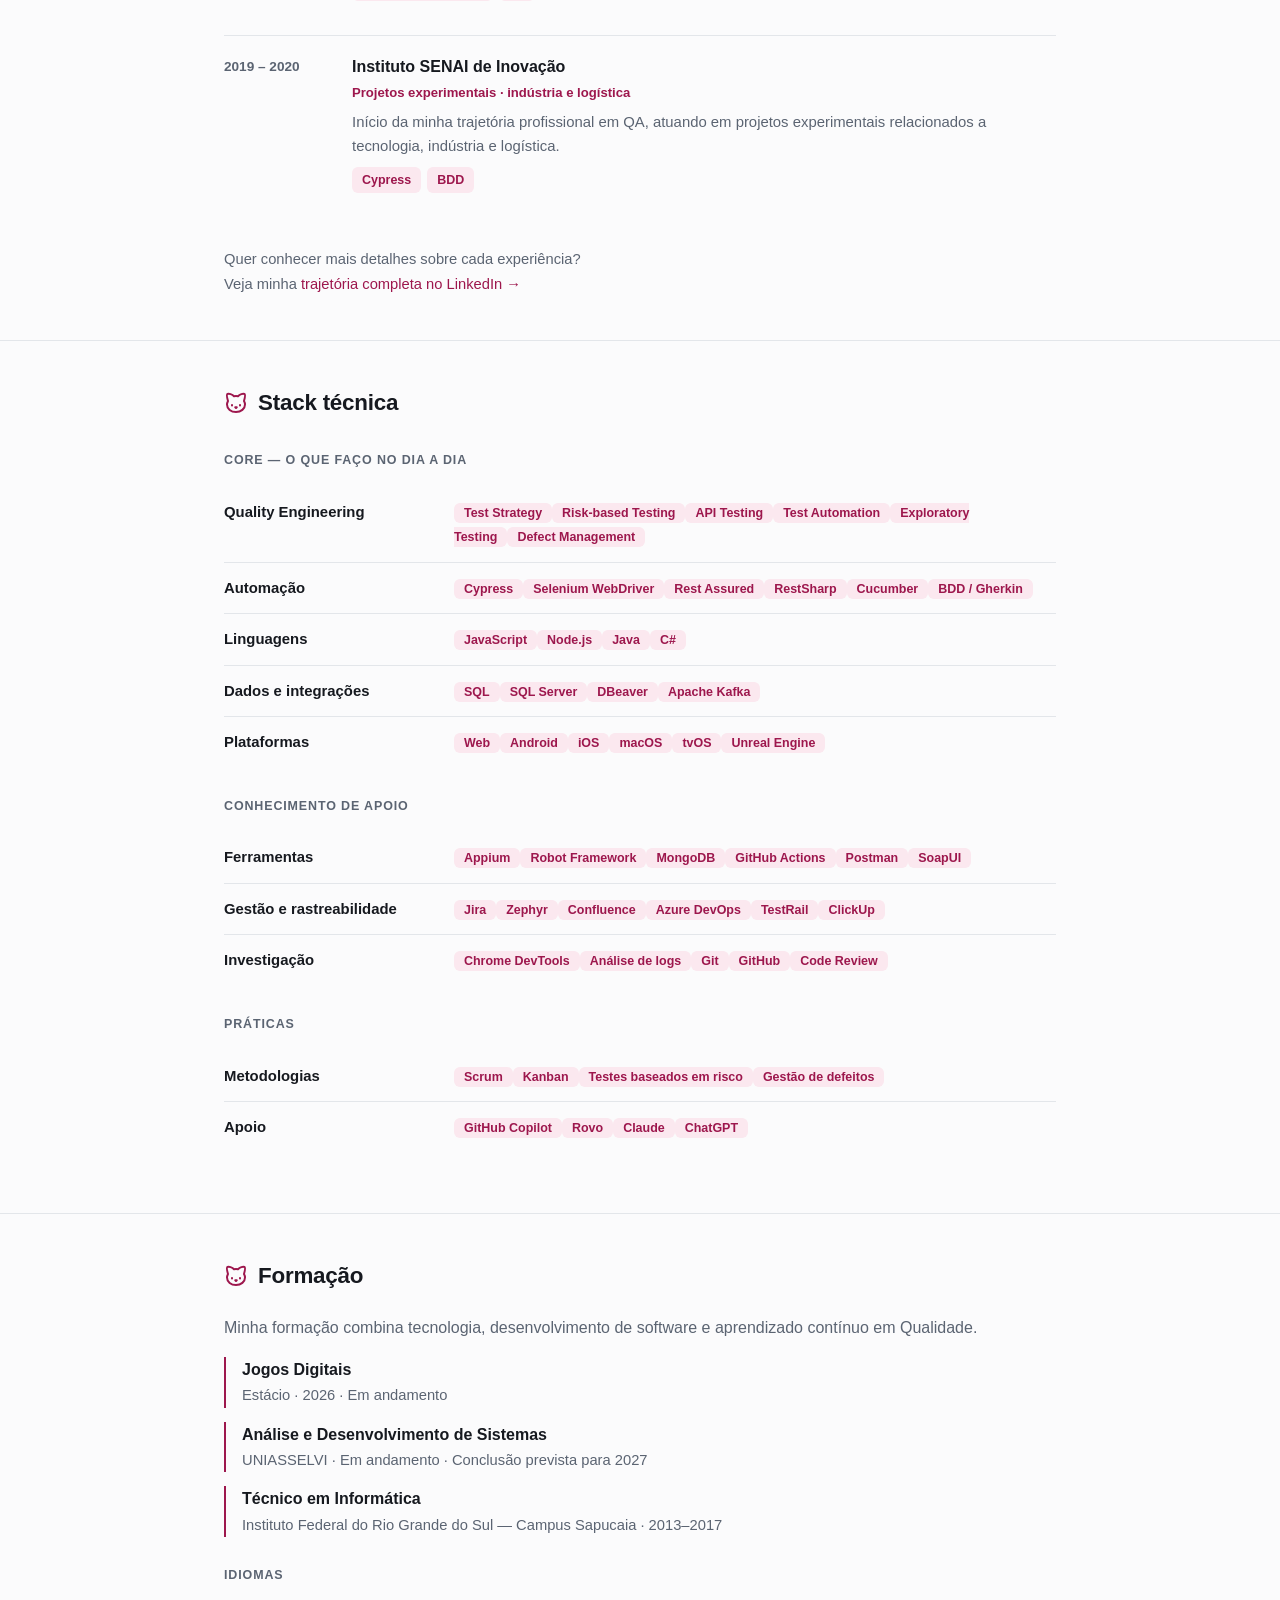
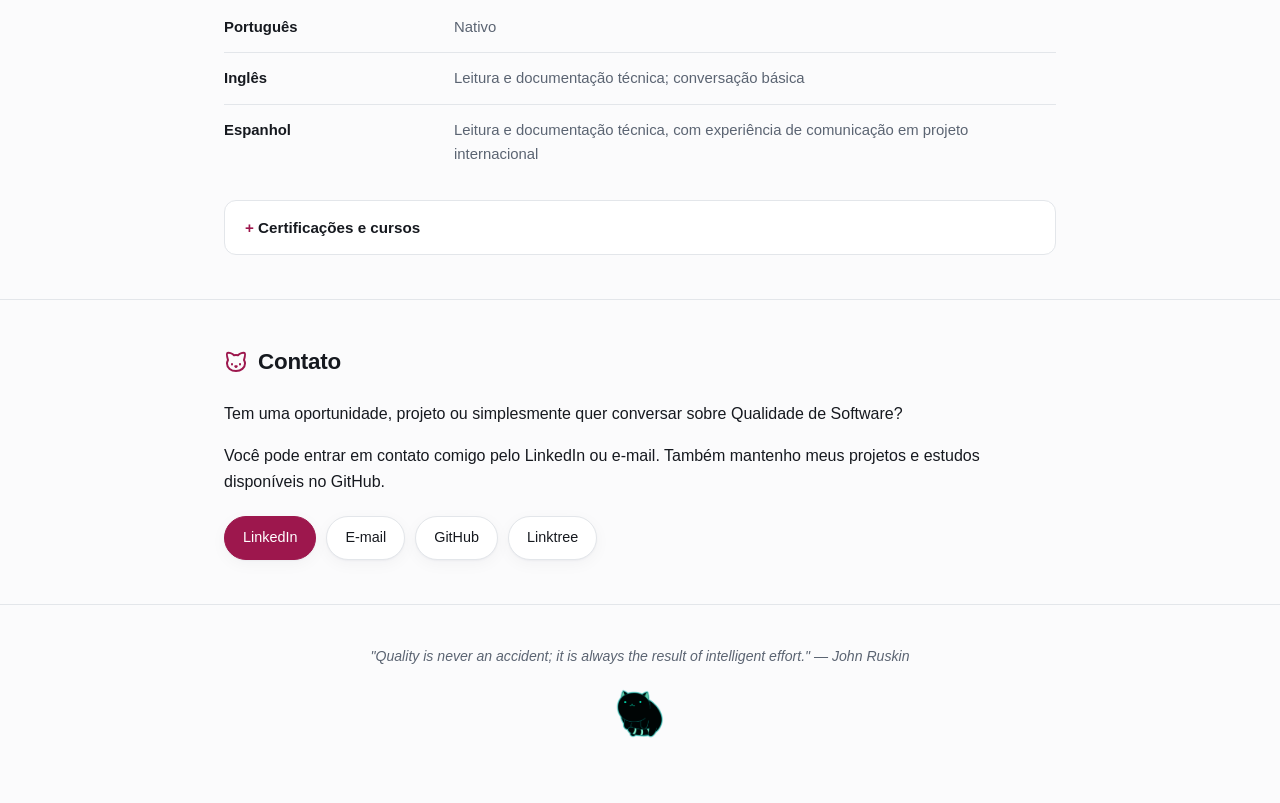
==== commit 33824209: "docs(hero): ajusta a frase de apresentação nas versões PT e EN" ====
--- a/docs/index.html
+++ b/docs/index.html
@@ -57,7 +57,7 @@
 <div class="hero wrap">
   <h1>Gabriela Ambos</h1>
   <p class="role">QA Engineer &middot; Quality Engineering &middot; Test Automation</p>
-  <p class="tagline">Transformo requisitos e riscos de negócio em estratégias de teste, automação e evidências de qualidade.</p>
+  <p class="tagline">Gosto de entender os requisitos e os riscos do produto para encontrar as melhores formas de testar, automatizar e acompanhar a qualidade.</p>
   <p class="location">6+ anos de experiência &middot; Web &middot; APIs &middot; Mobile &middot; Games &middot; São Leopoldo, RS</p>
   <div class="cta">
     <a class="btn btn-primary" href="https://www.linkedin.com/in/gabrielaambos/">LinkedIn</a>
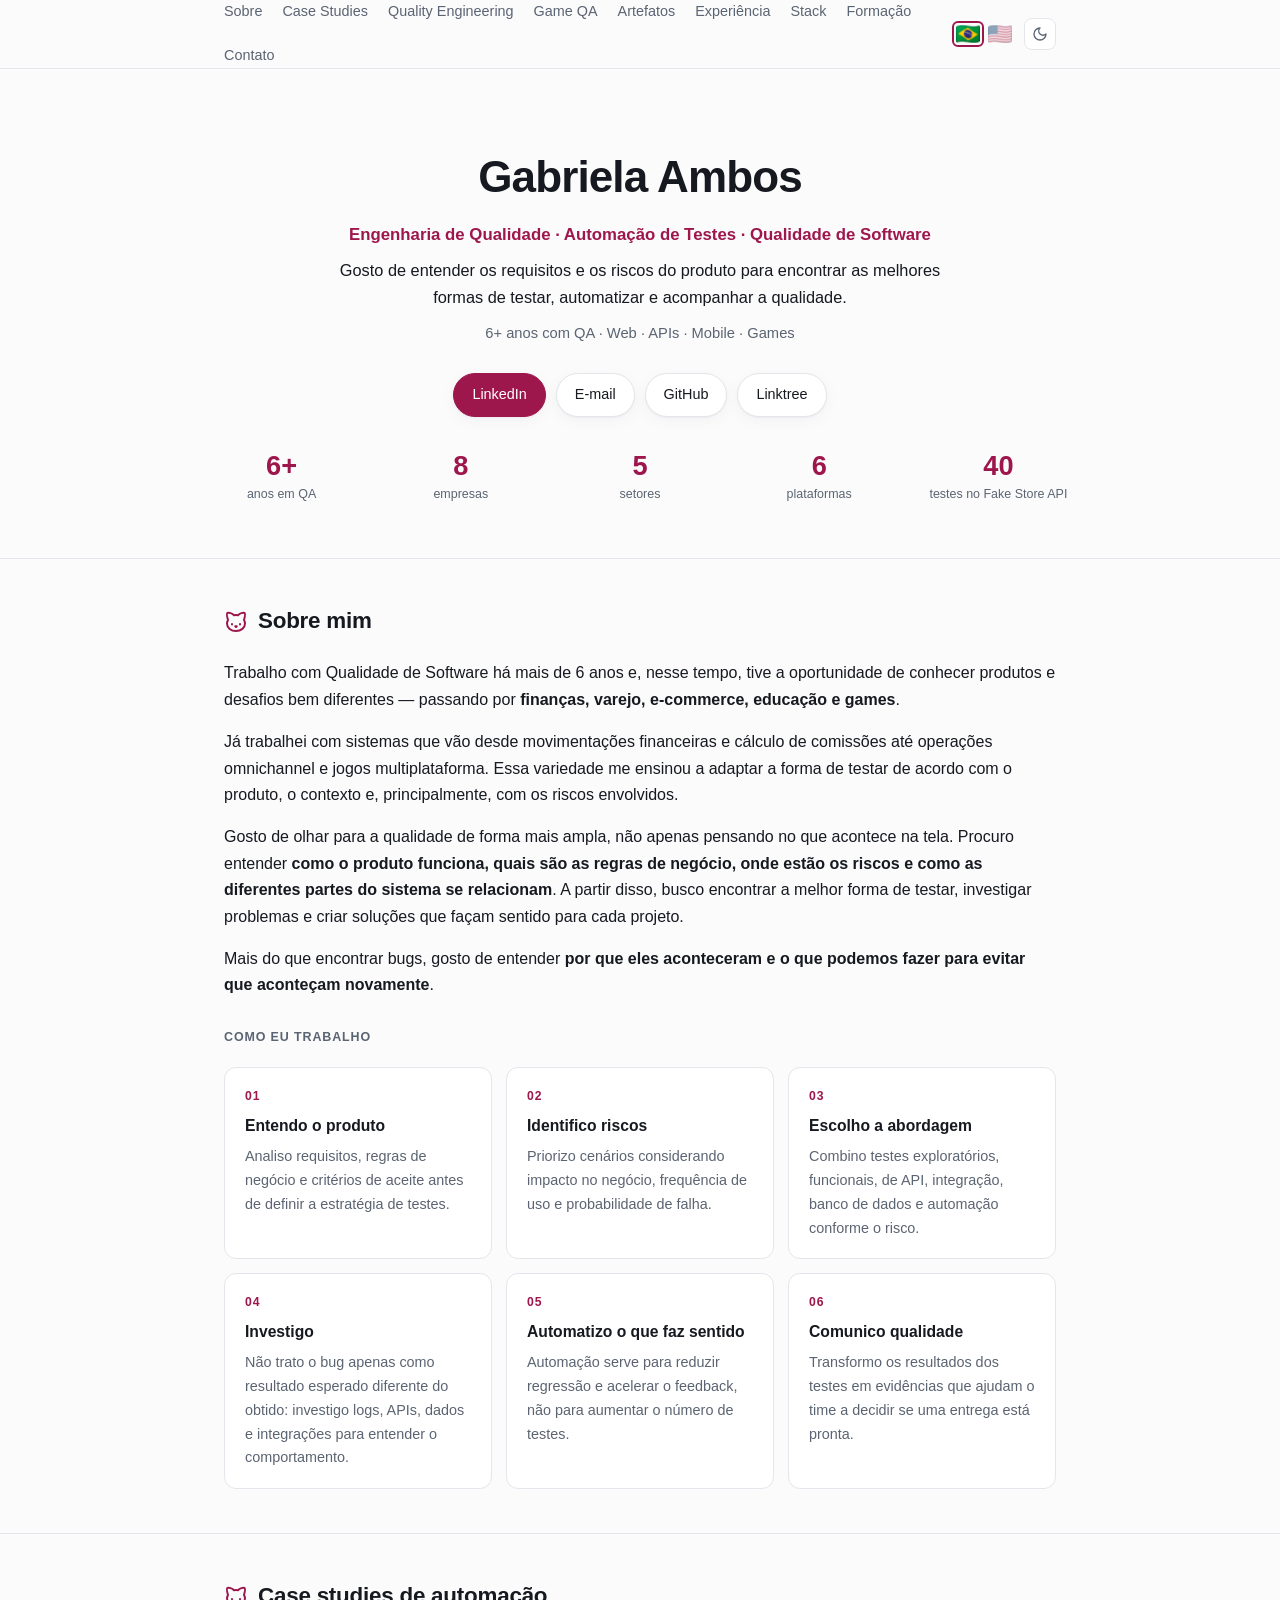
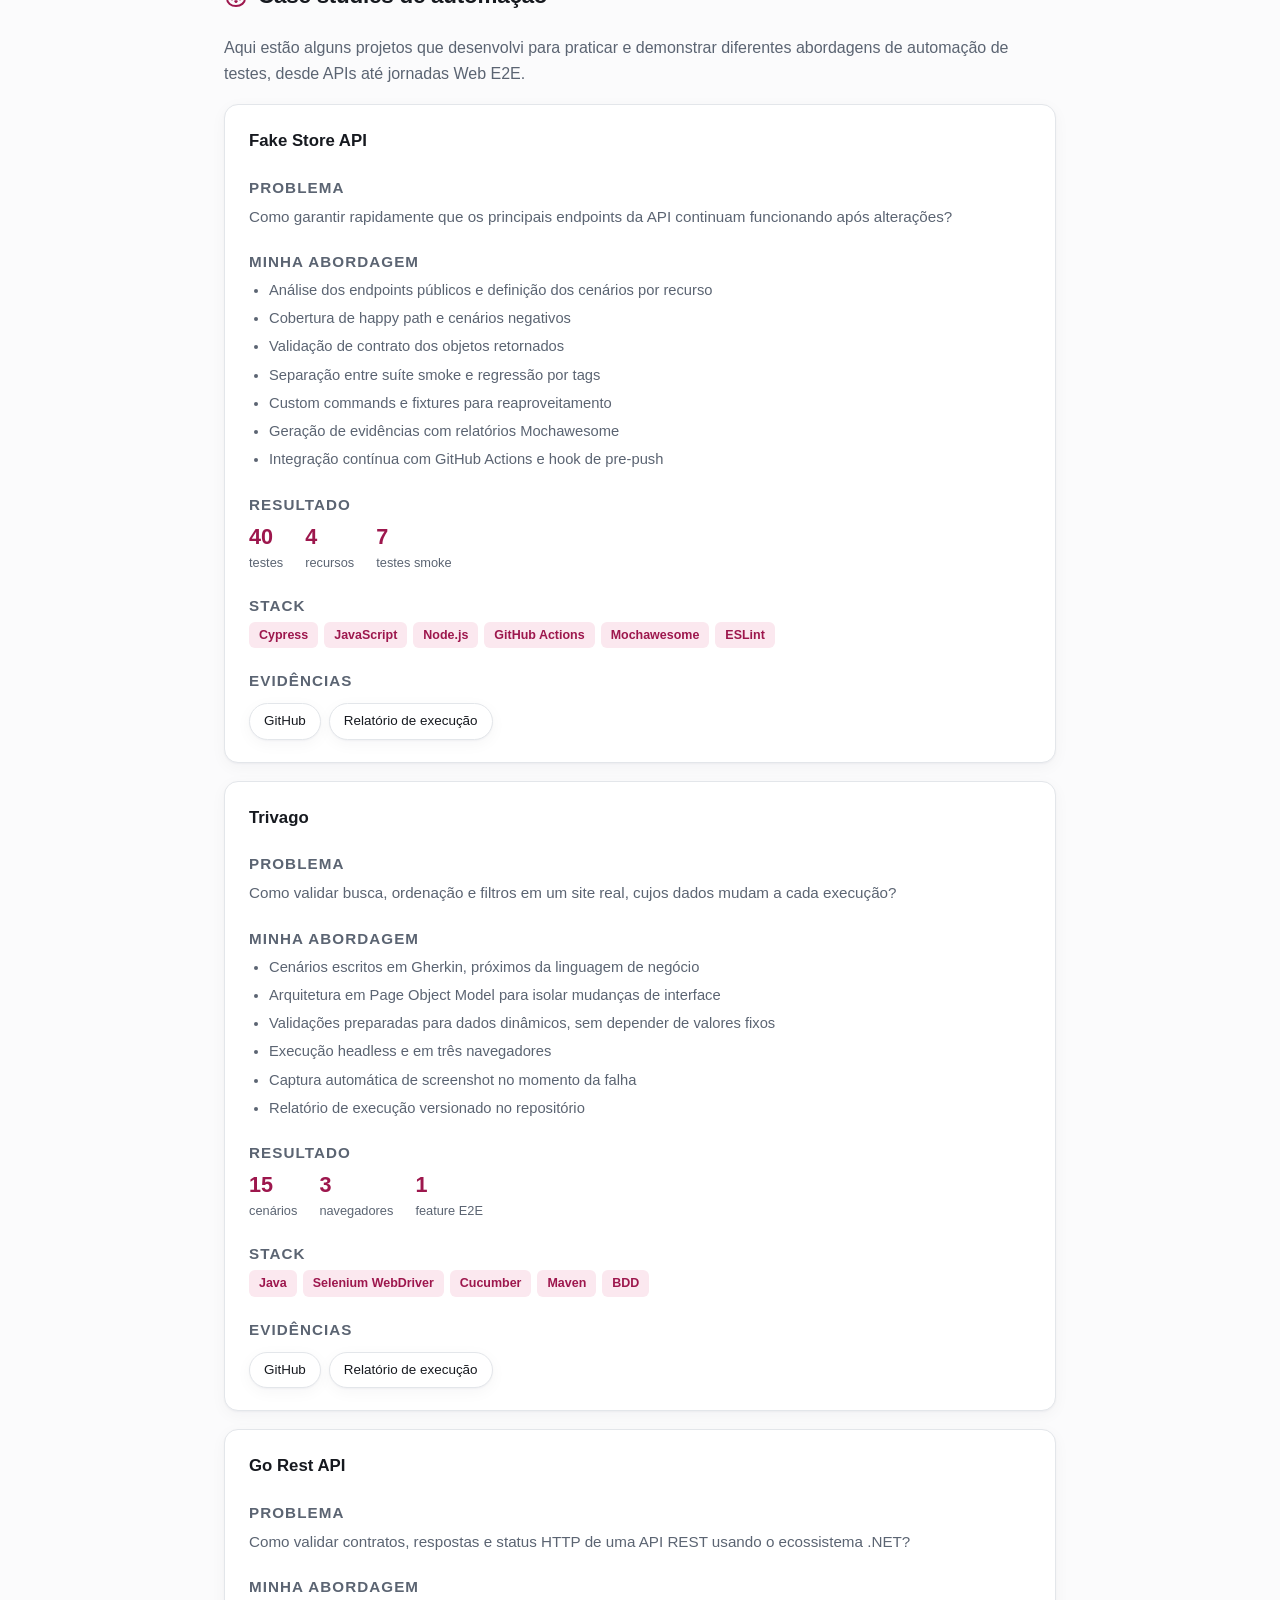
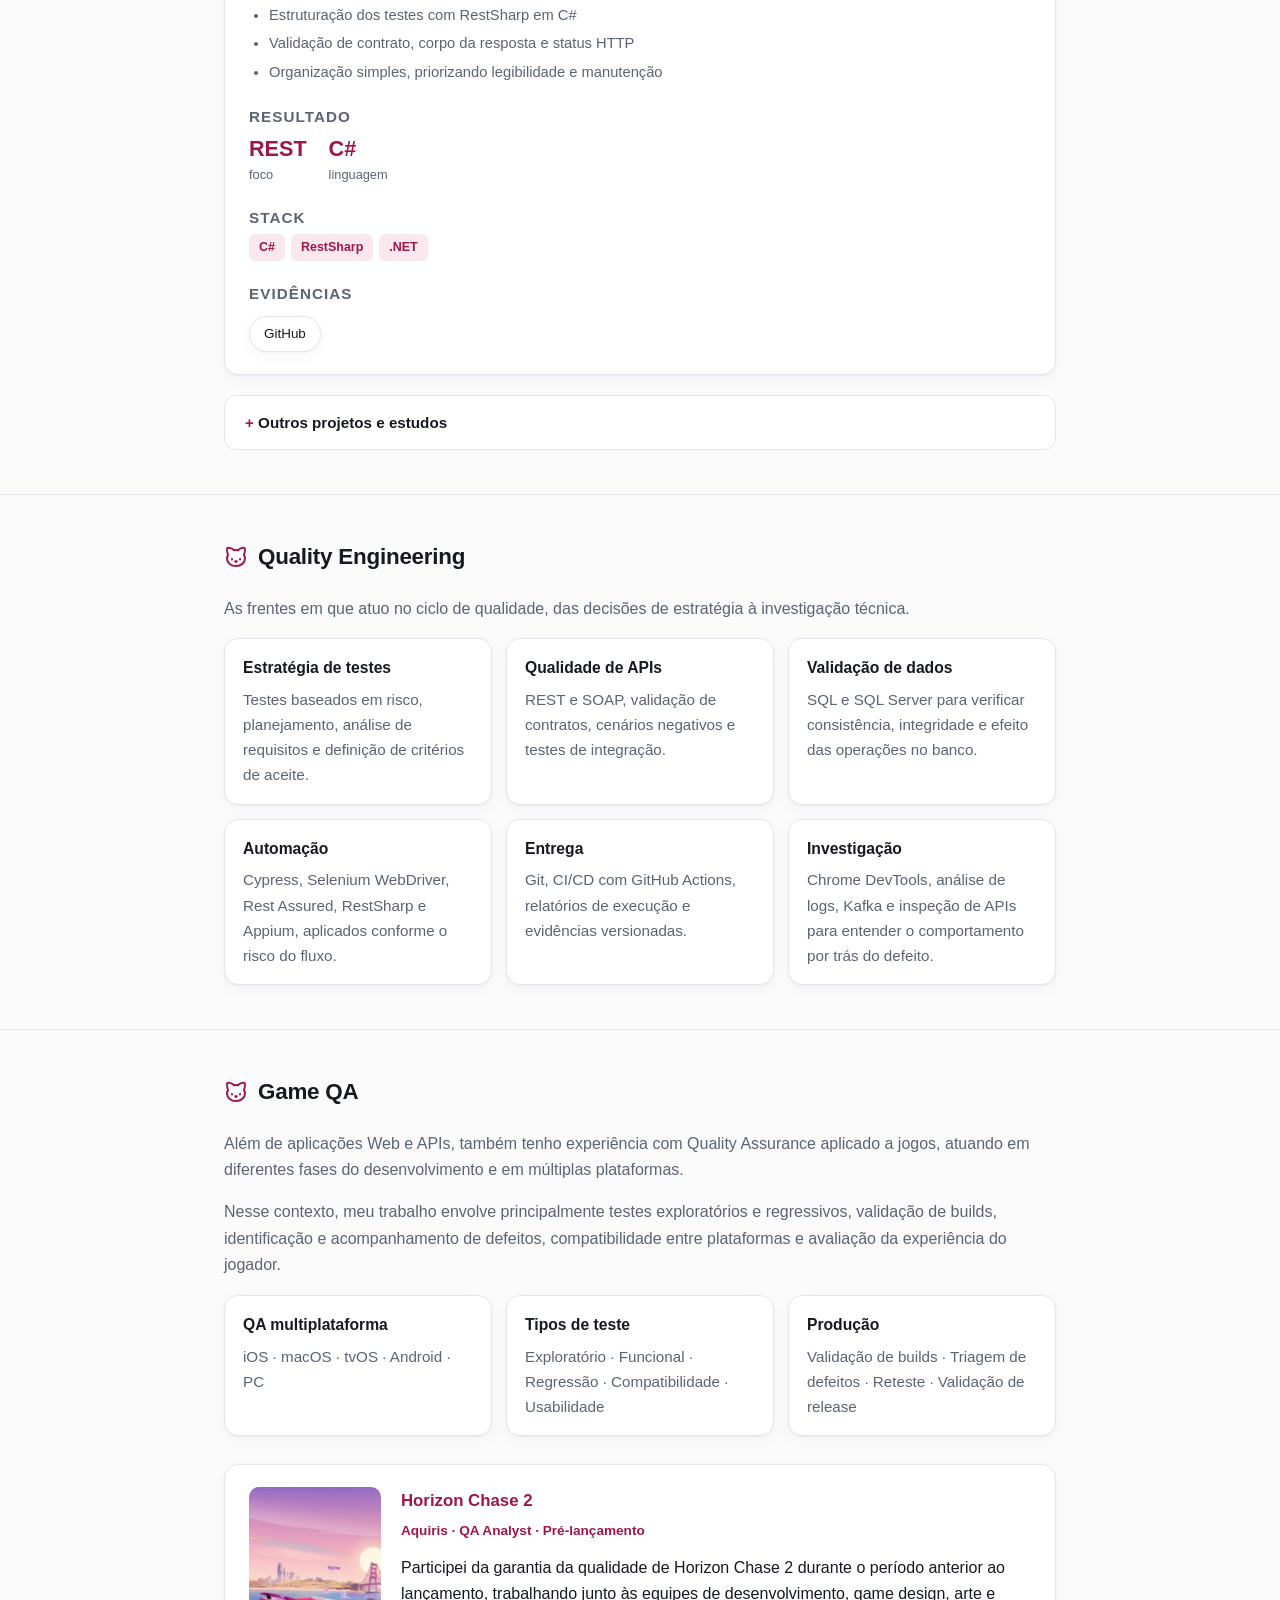
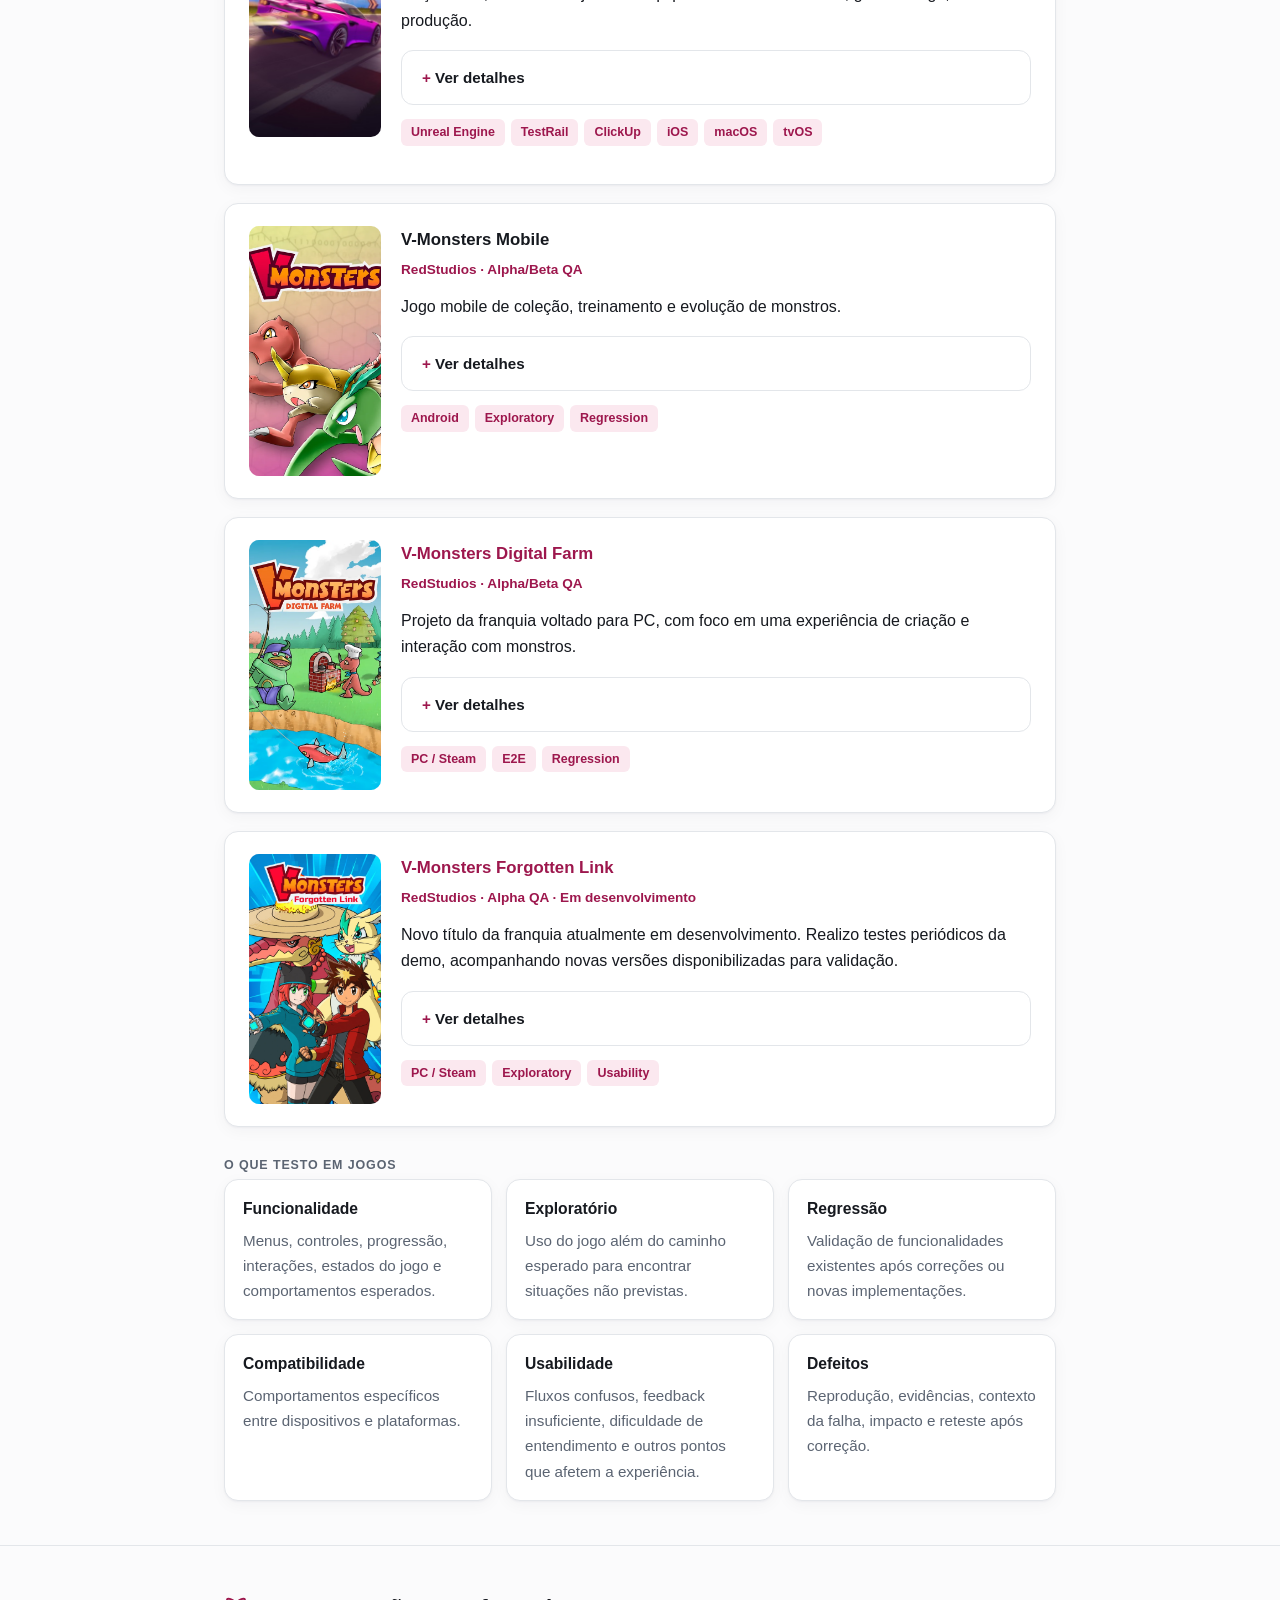
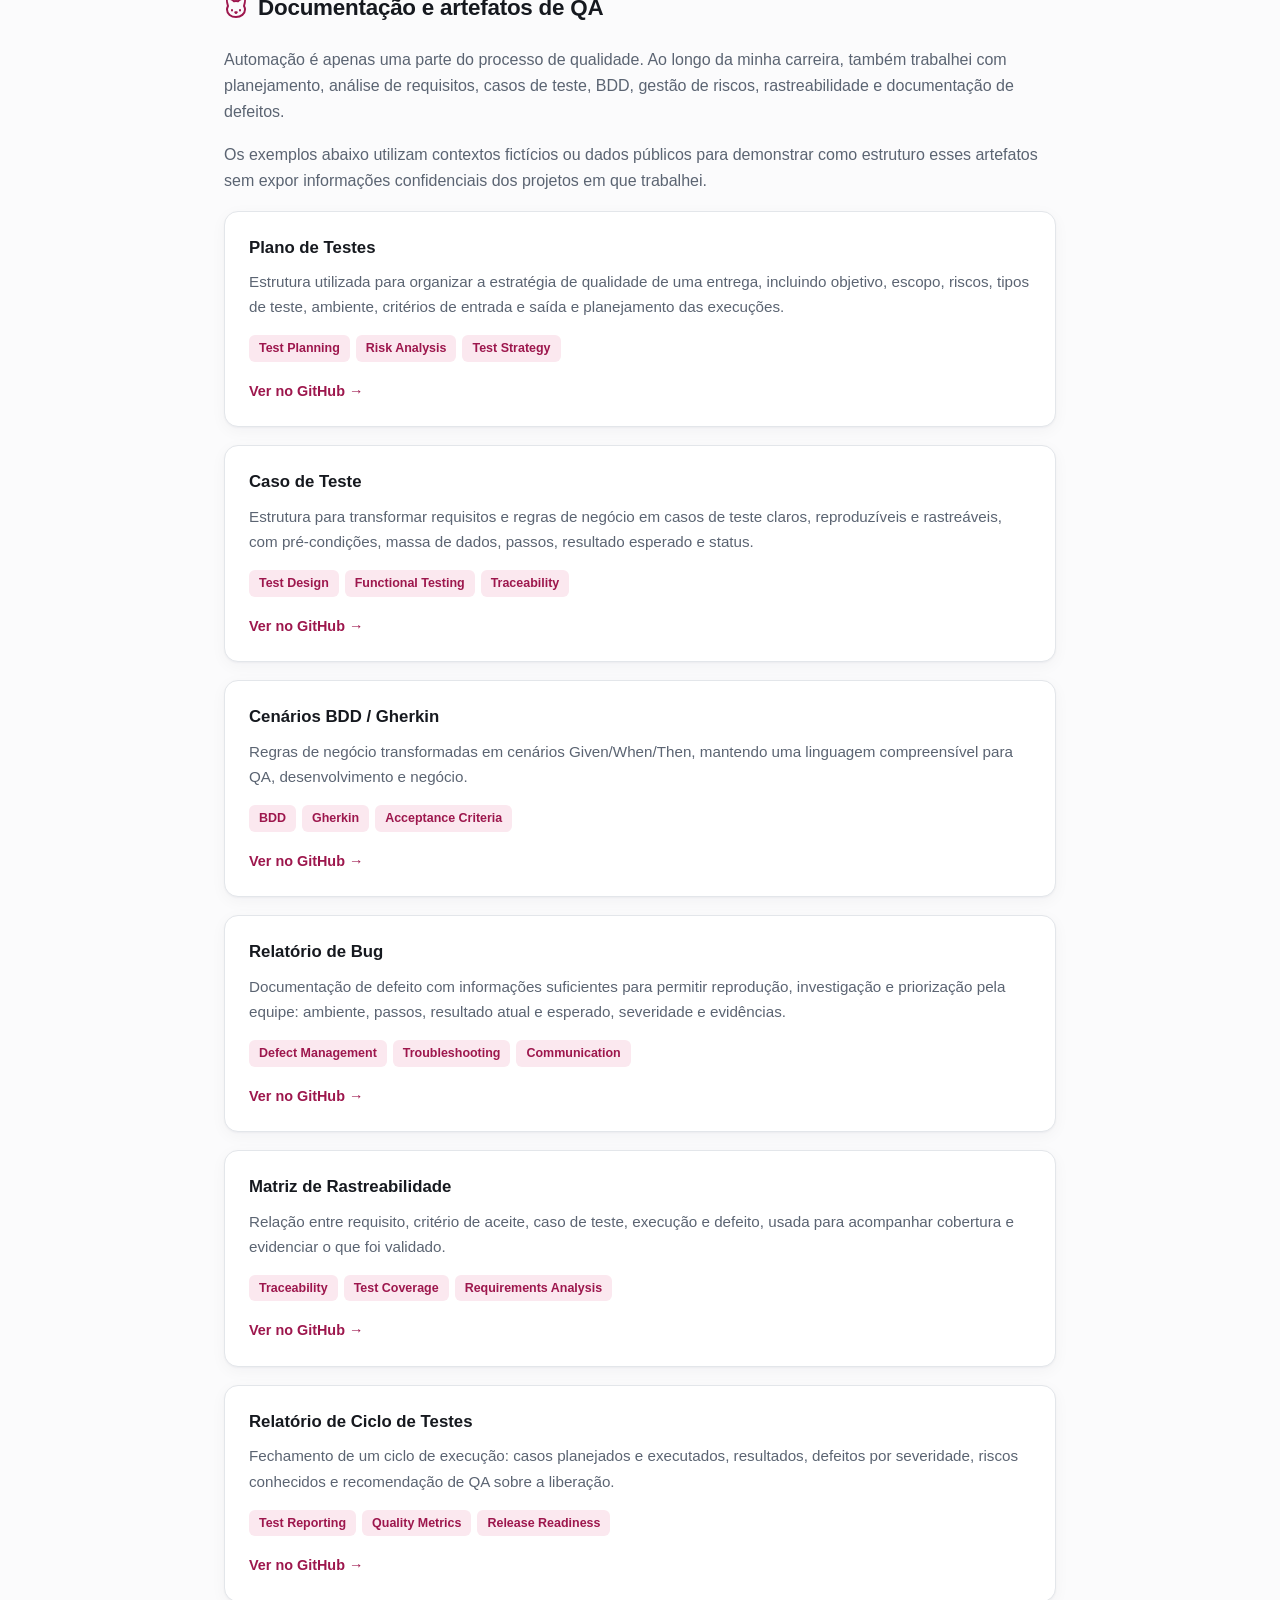
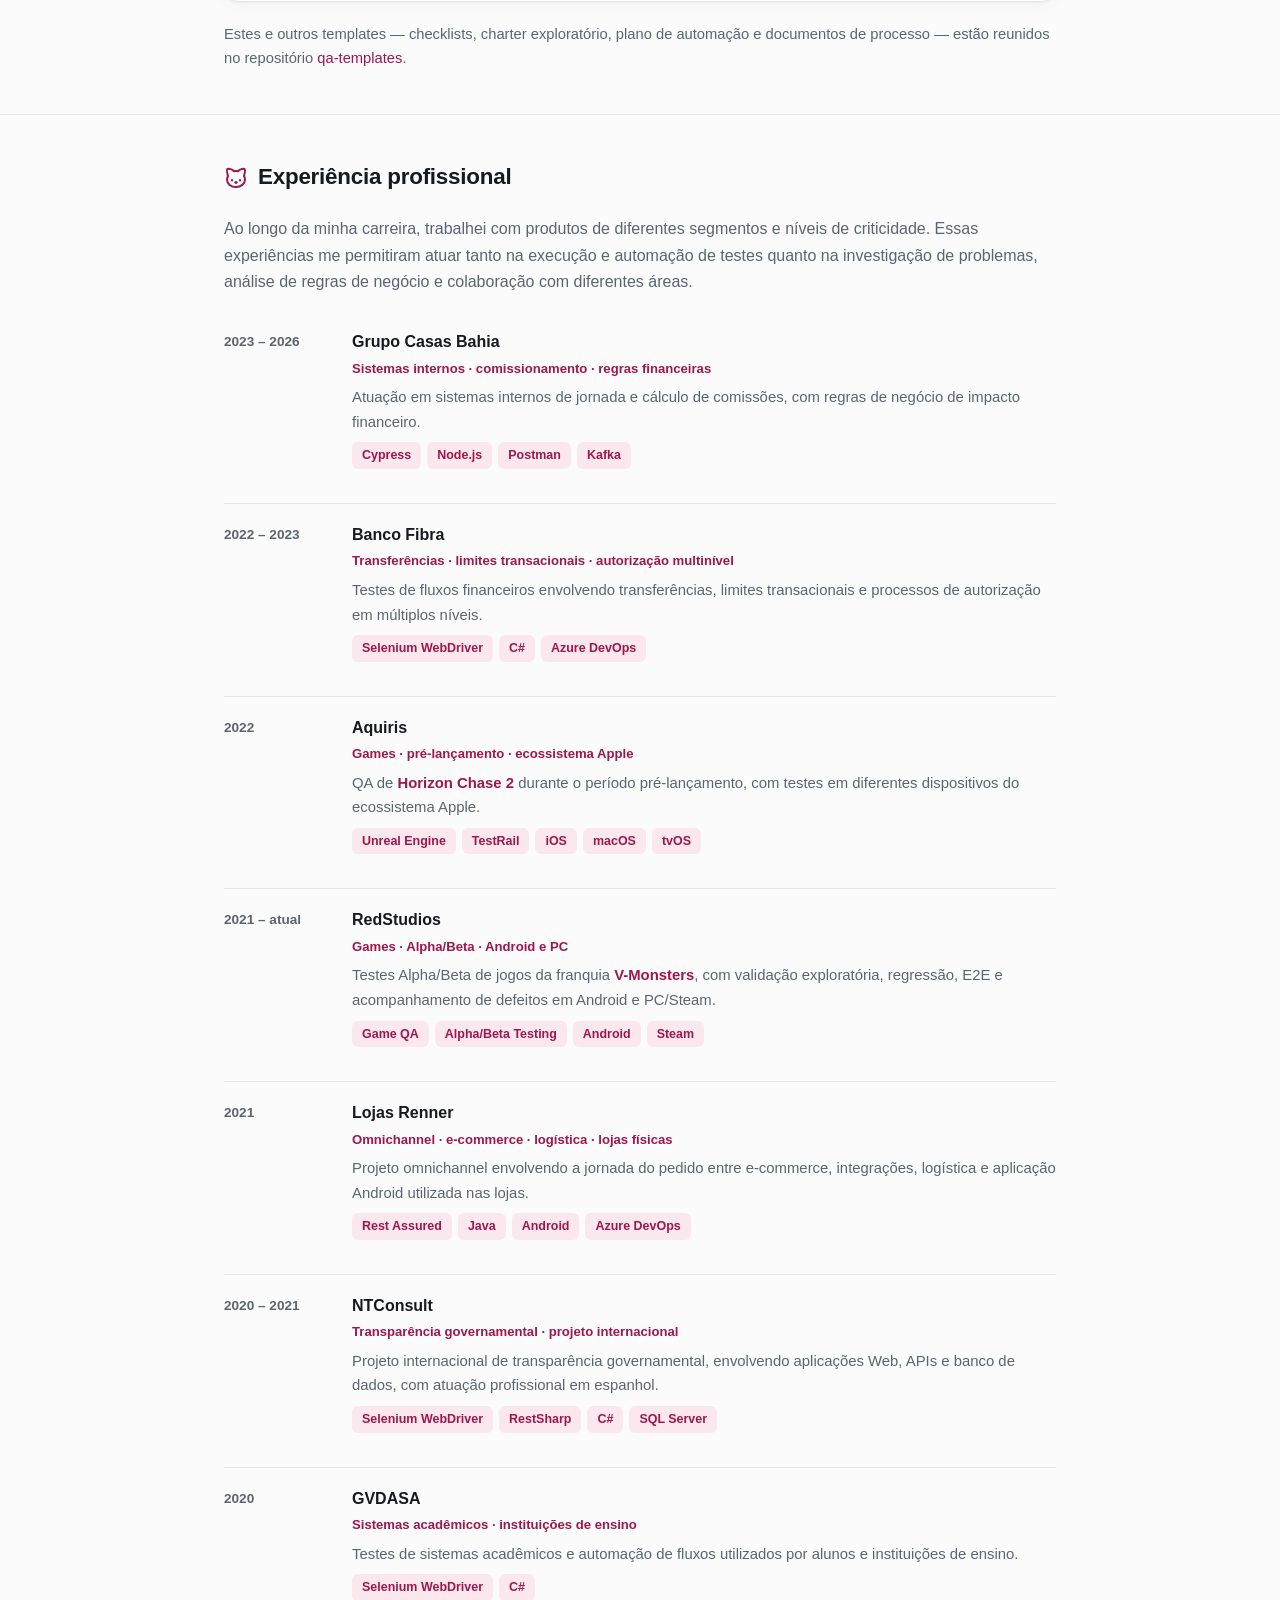
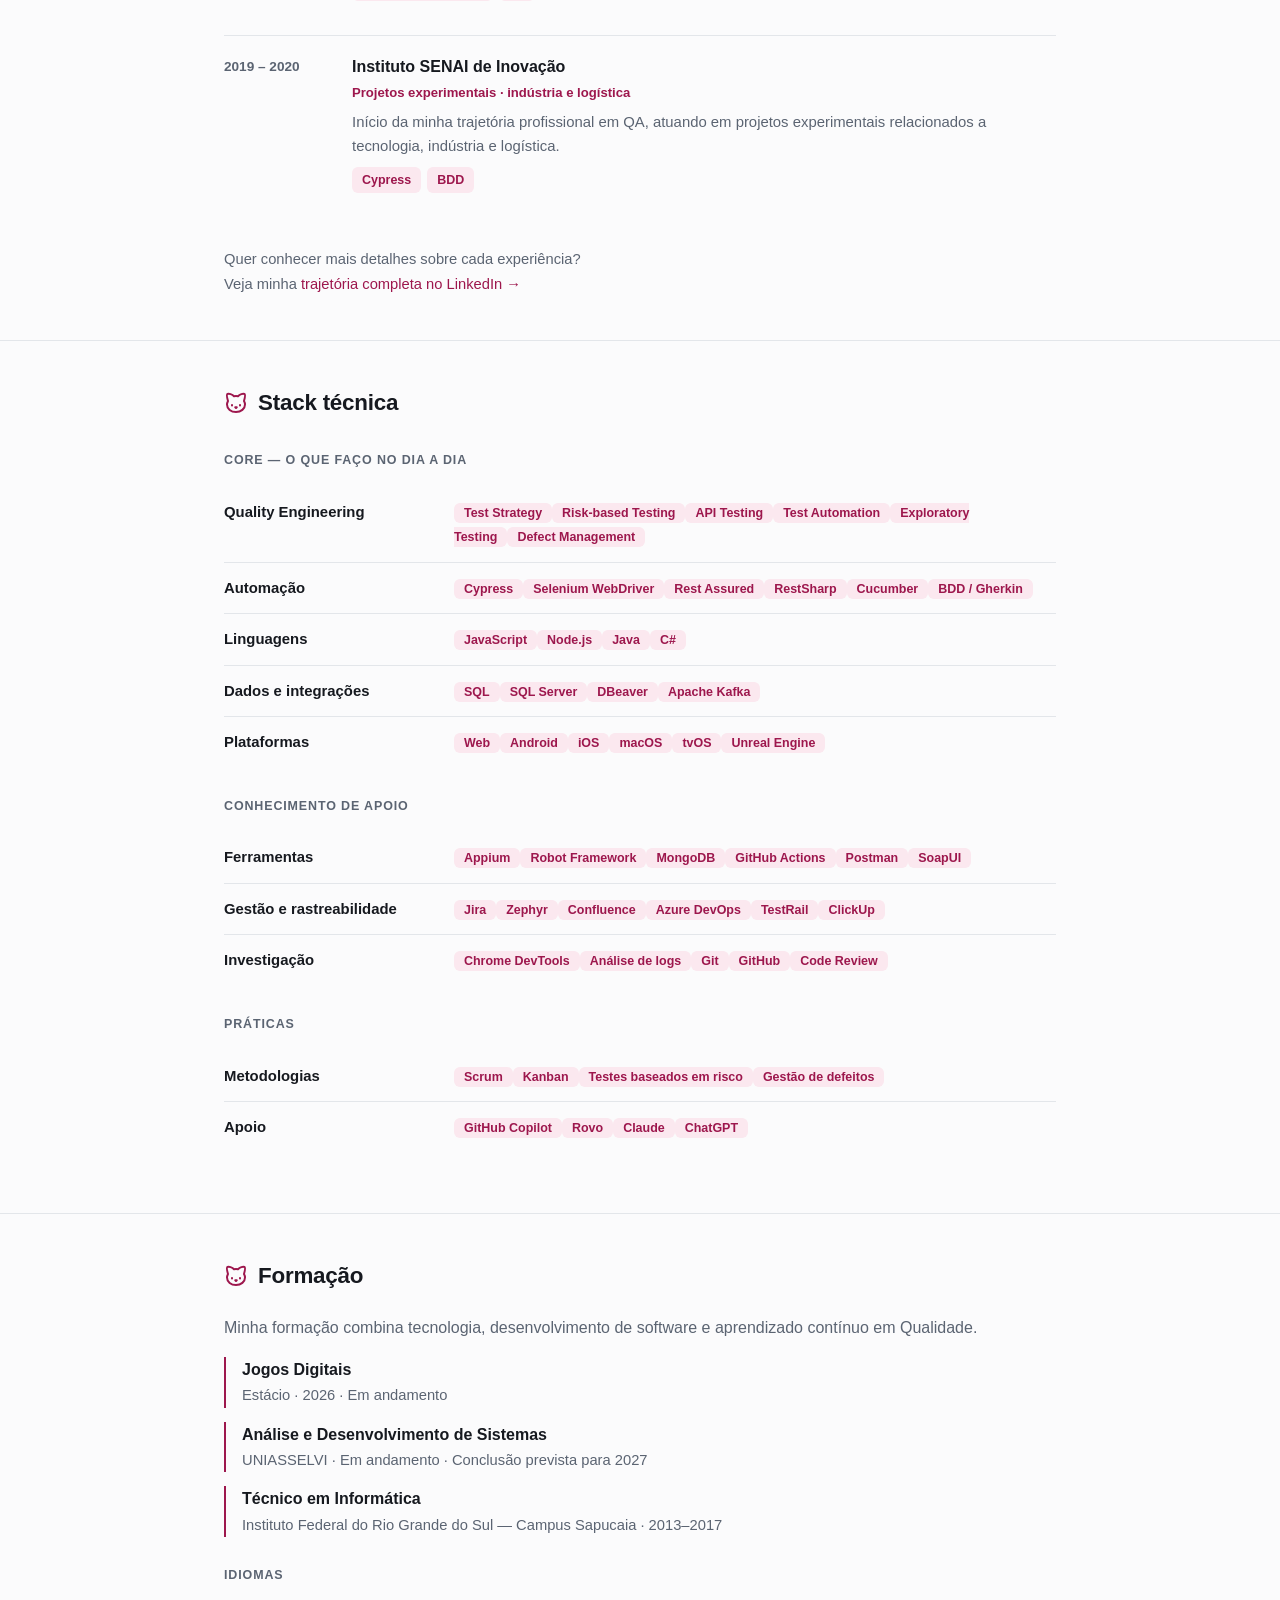
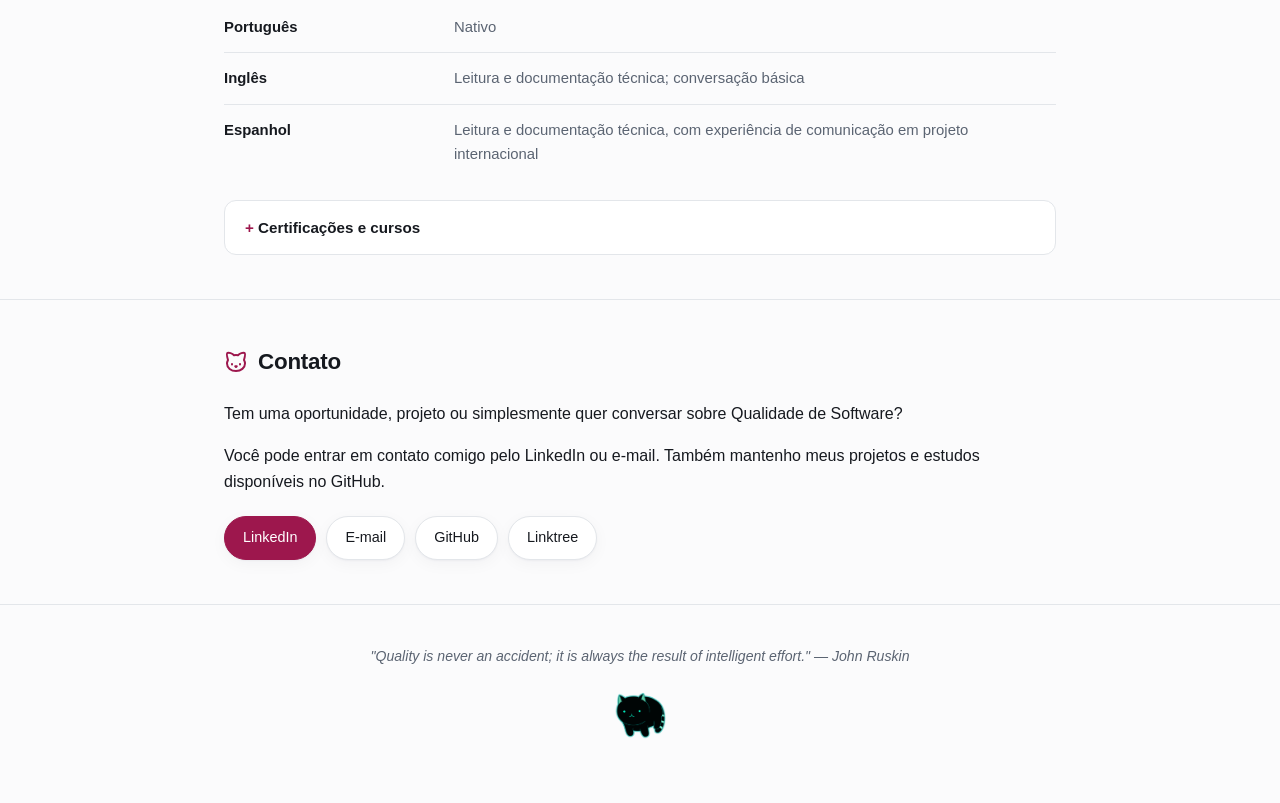
==== commit a80809b3: "docs(hero): ajusta as linhas de posicionamento do topo nas versões PT e EN" ====
--- a/docs/index.html
+++ b/docs/index.html
@@ -56,9 +56,9 @@
 
 <div class="hero wrap">
   <h1>Gabriela Ambos</h1>
-  <p class="role">QA Engineer &middot; Quality Engineering &middot; Test Automation</p>
+  <p class="role">Engenharia de Qualidade &middot; Automação de Testes &middot; Qualidade de Software</p>
   <p class="tagline">Gosto de entender os requisitos e os riscos do produto para encontrar as melhores formas de testar, automatizar e acompanhar a qualidade.</p>
-  <p class="location">6+ anos de experiência &middot; Web &middot; APIs &middot; Mobile &middot; Games &middot; São Leopoldo, RS</p>
+  <p class="location">6+ anos com QA &middot; Web &middot; APIs &middot; Mobile &middot; Games</p>
   <div class="cta">
     <a class="btn btn-primary" href="https://www.linkedin.com/in/gabrielaambos/">LinkedIn</a>
     <a class="btn" href="mailto:gabrielaambos15@gmail.com">E-mail</a>
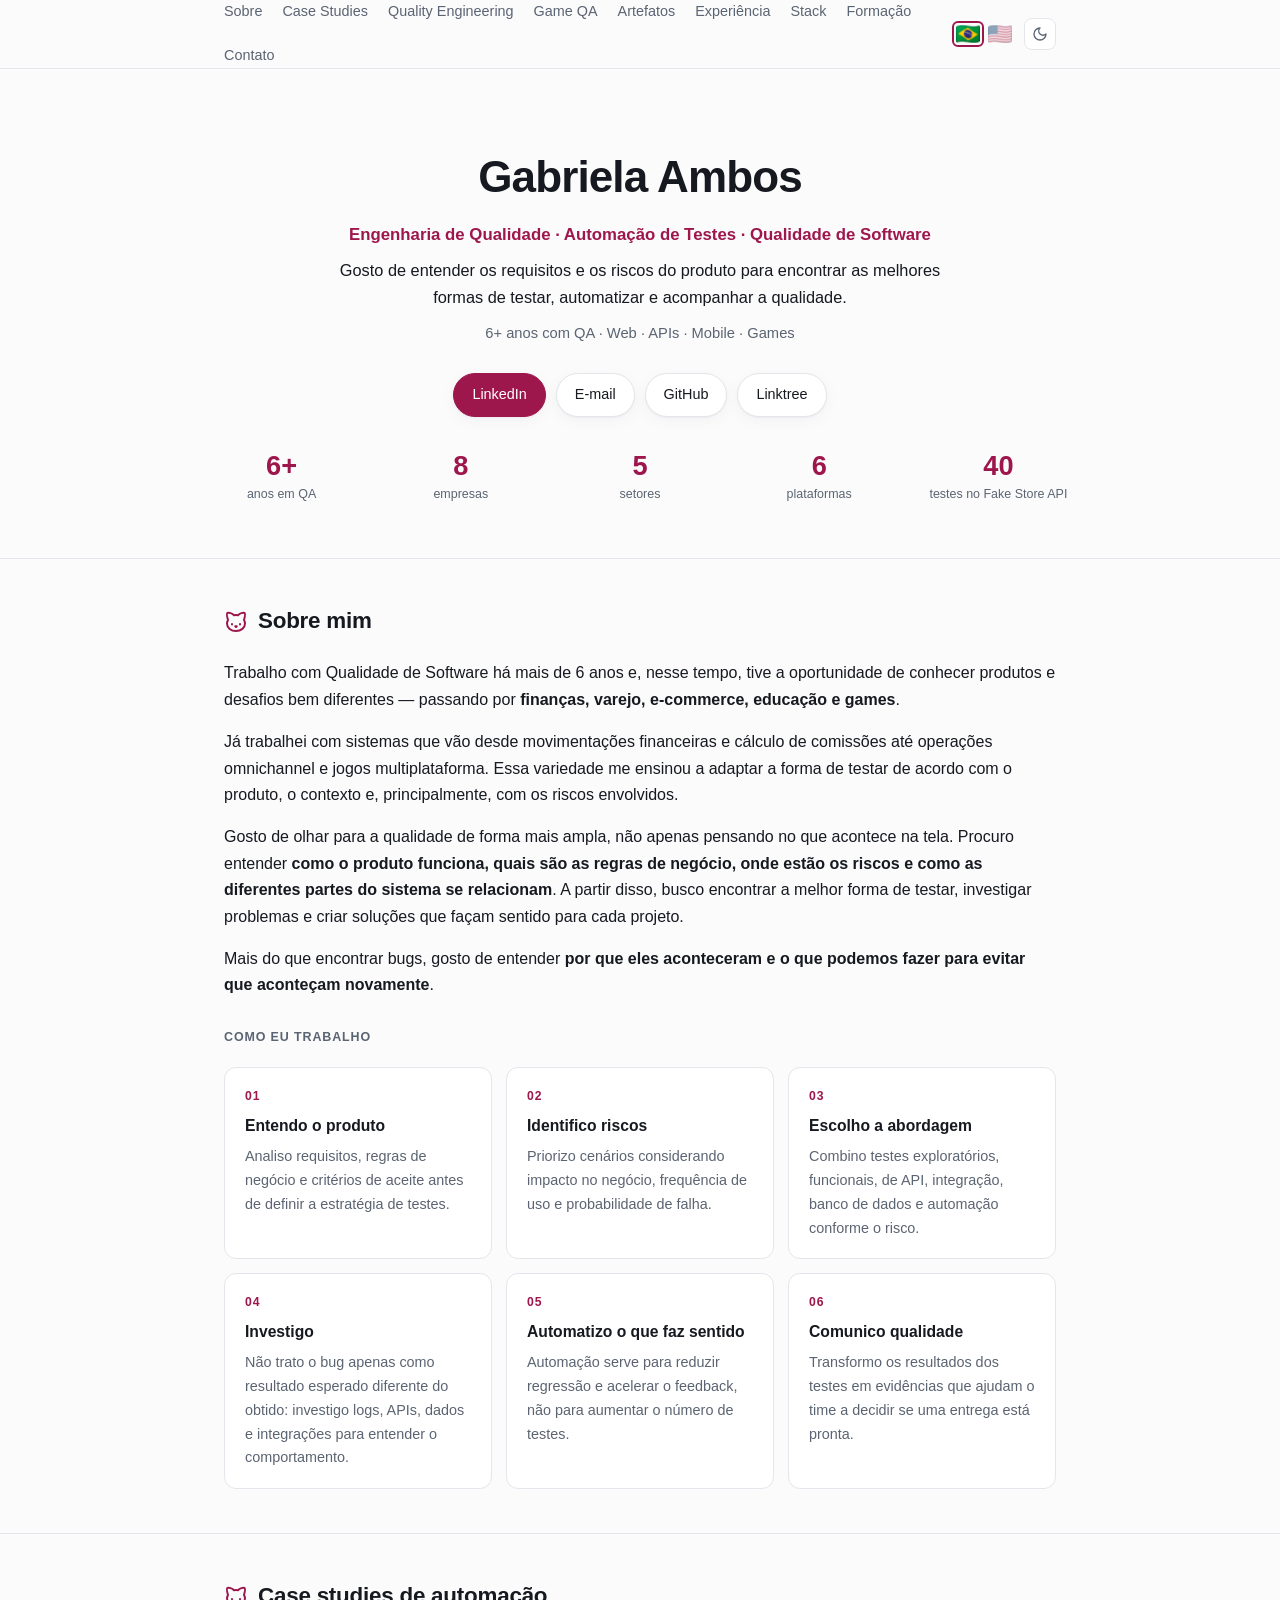
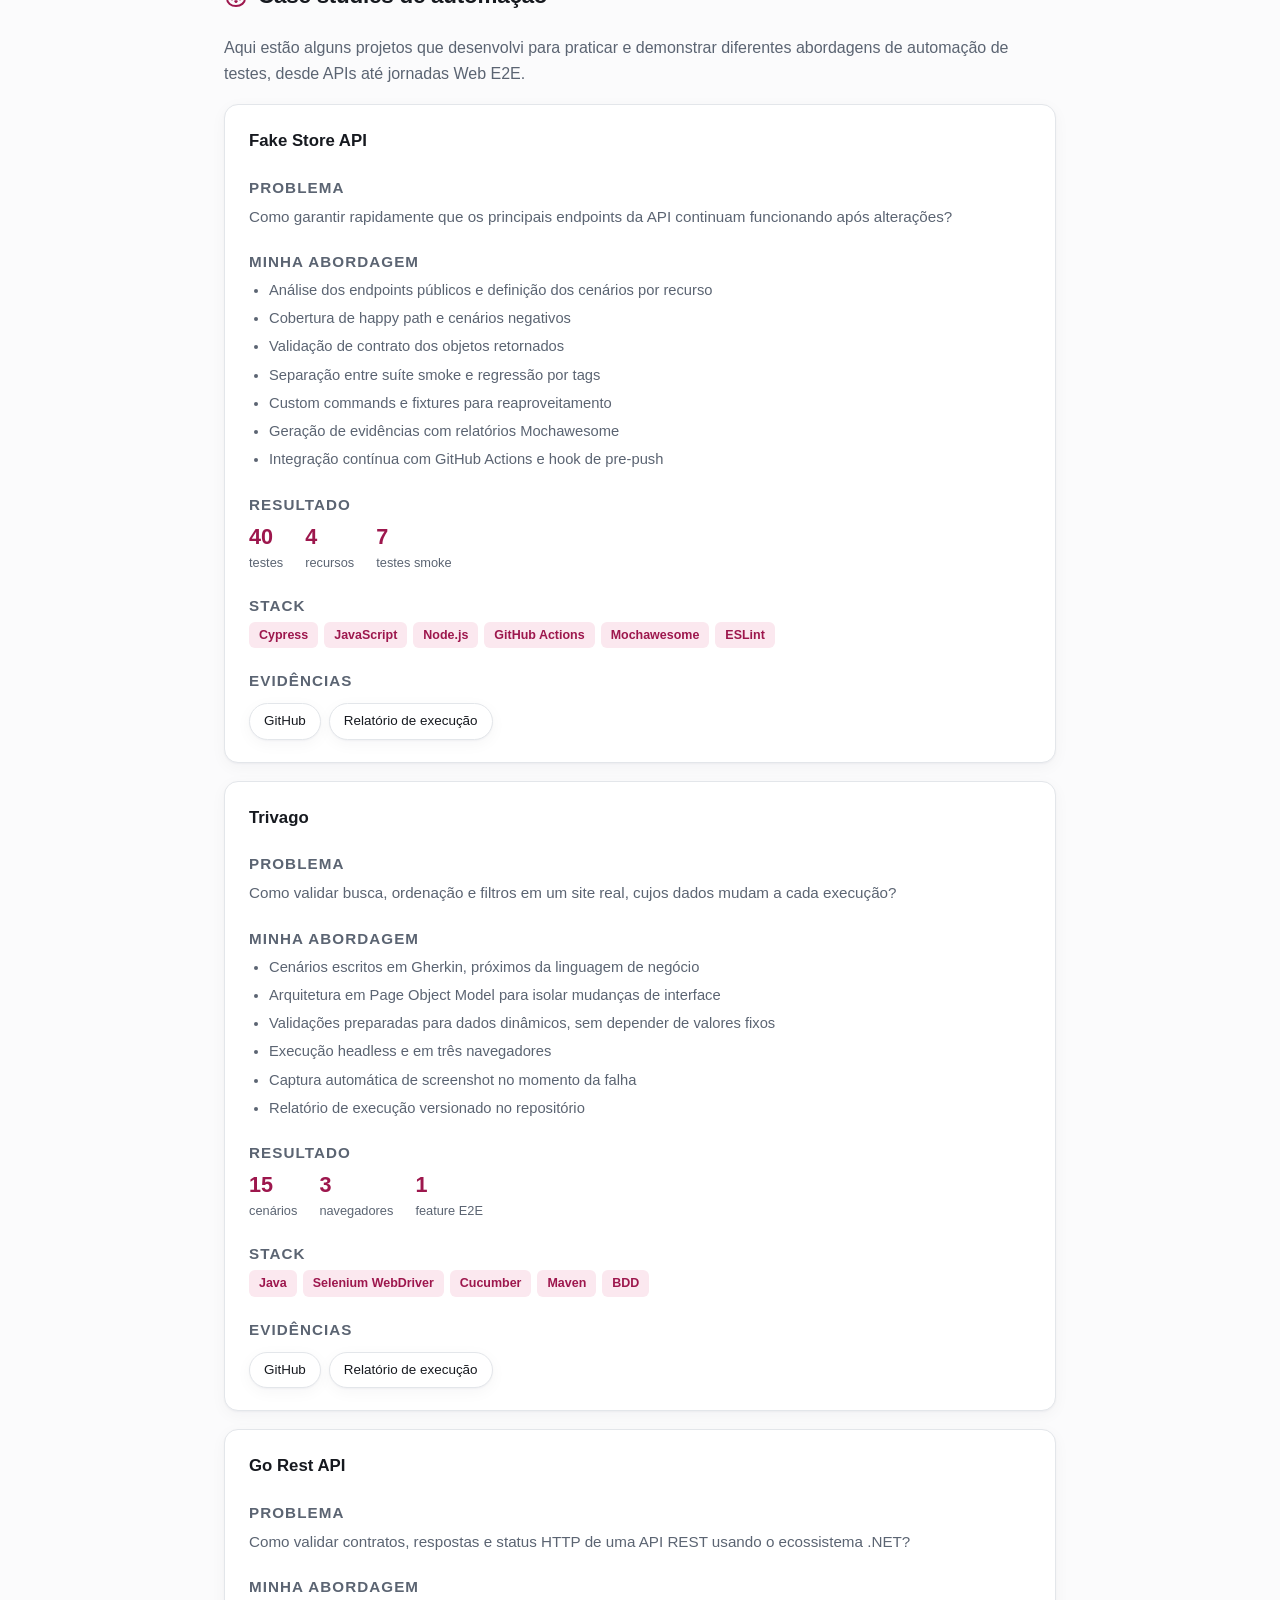
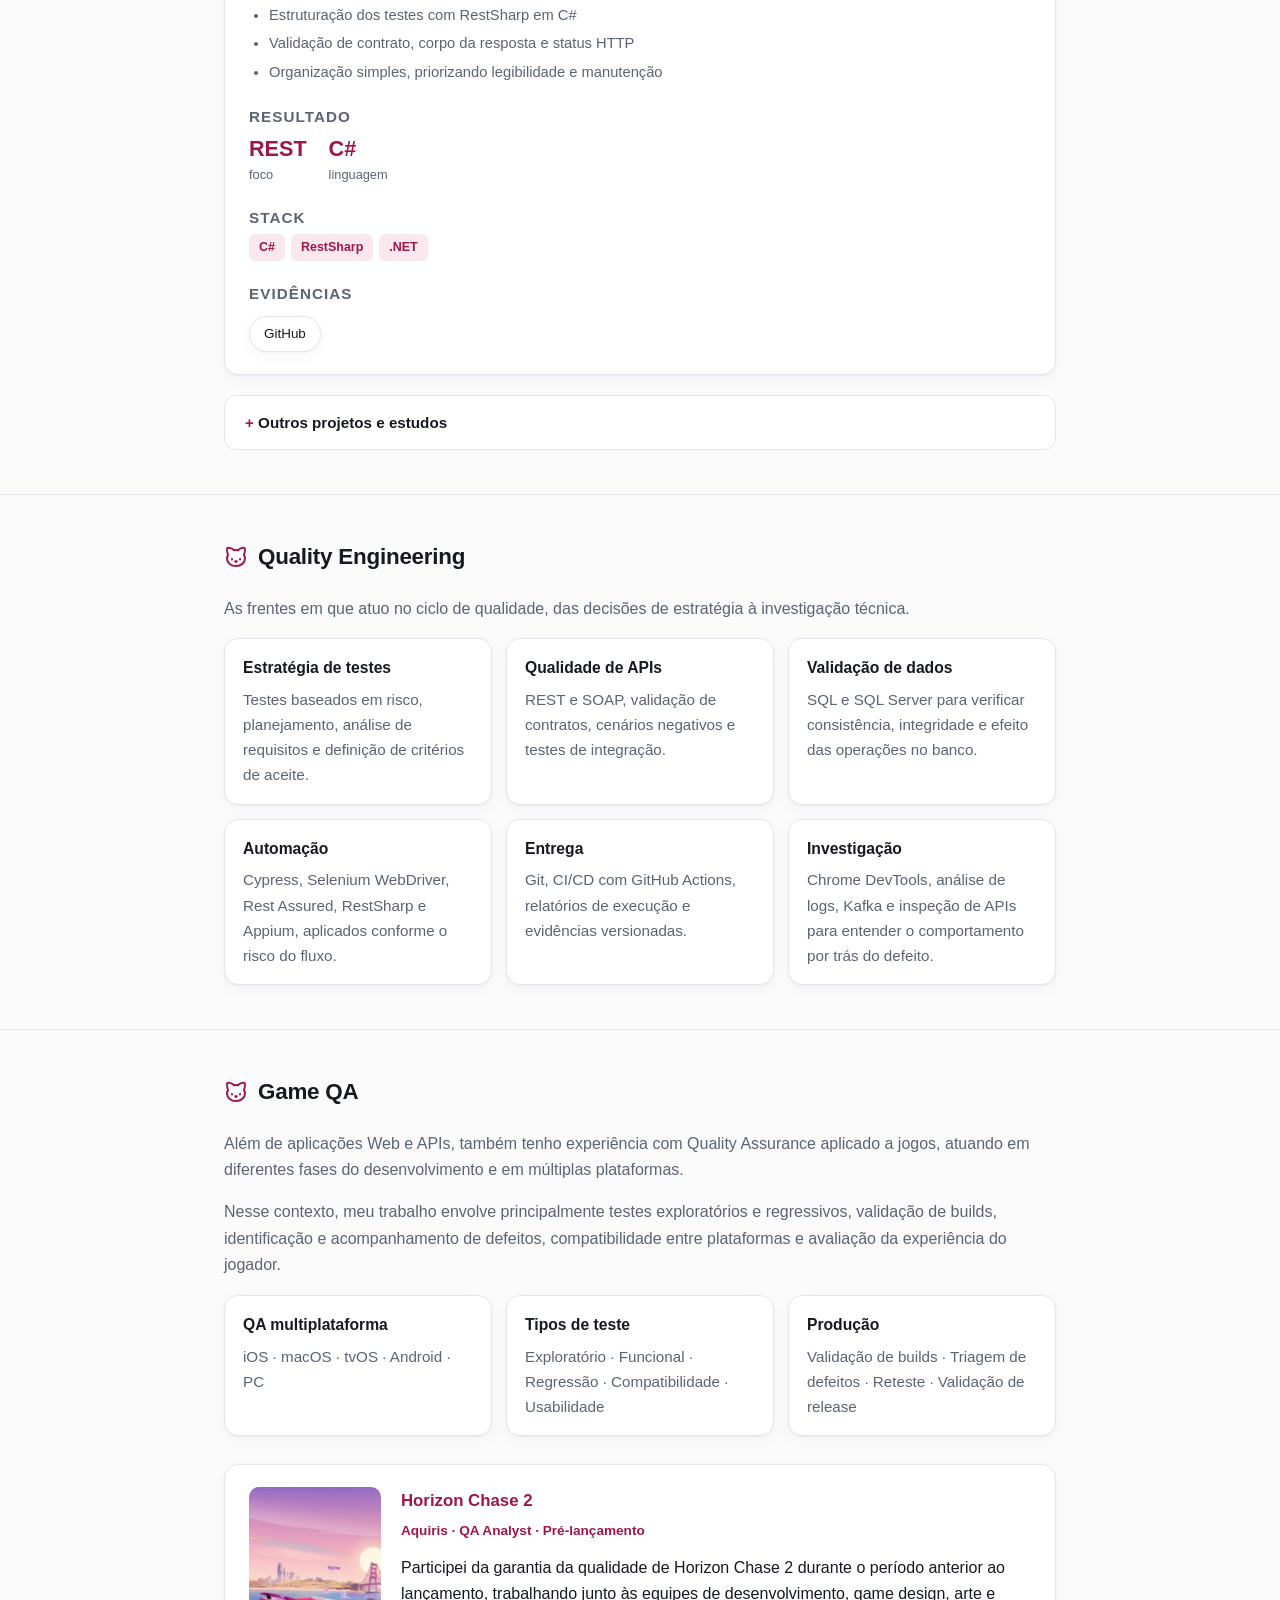
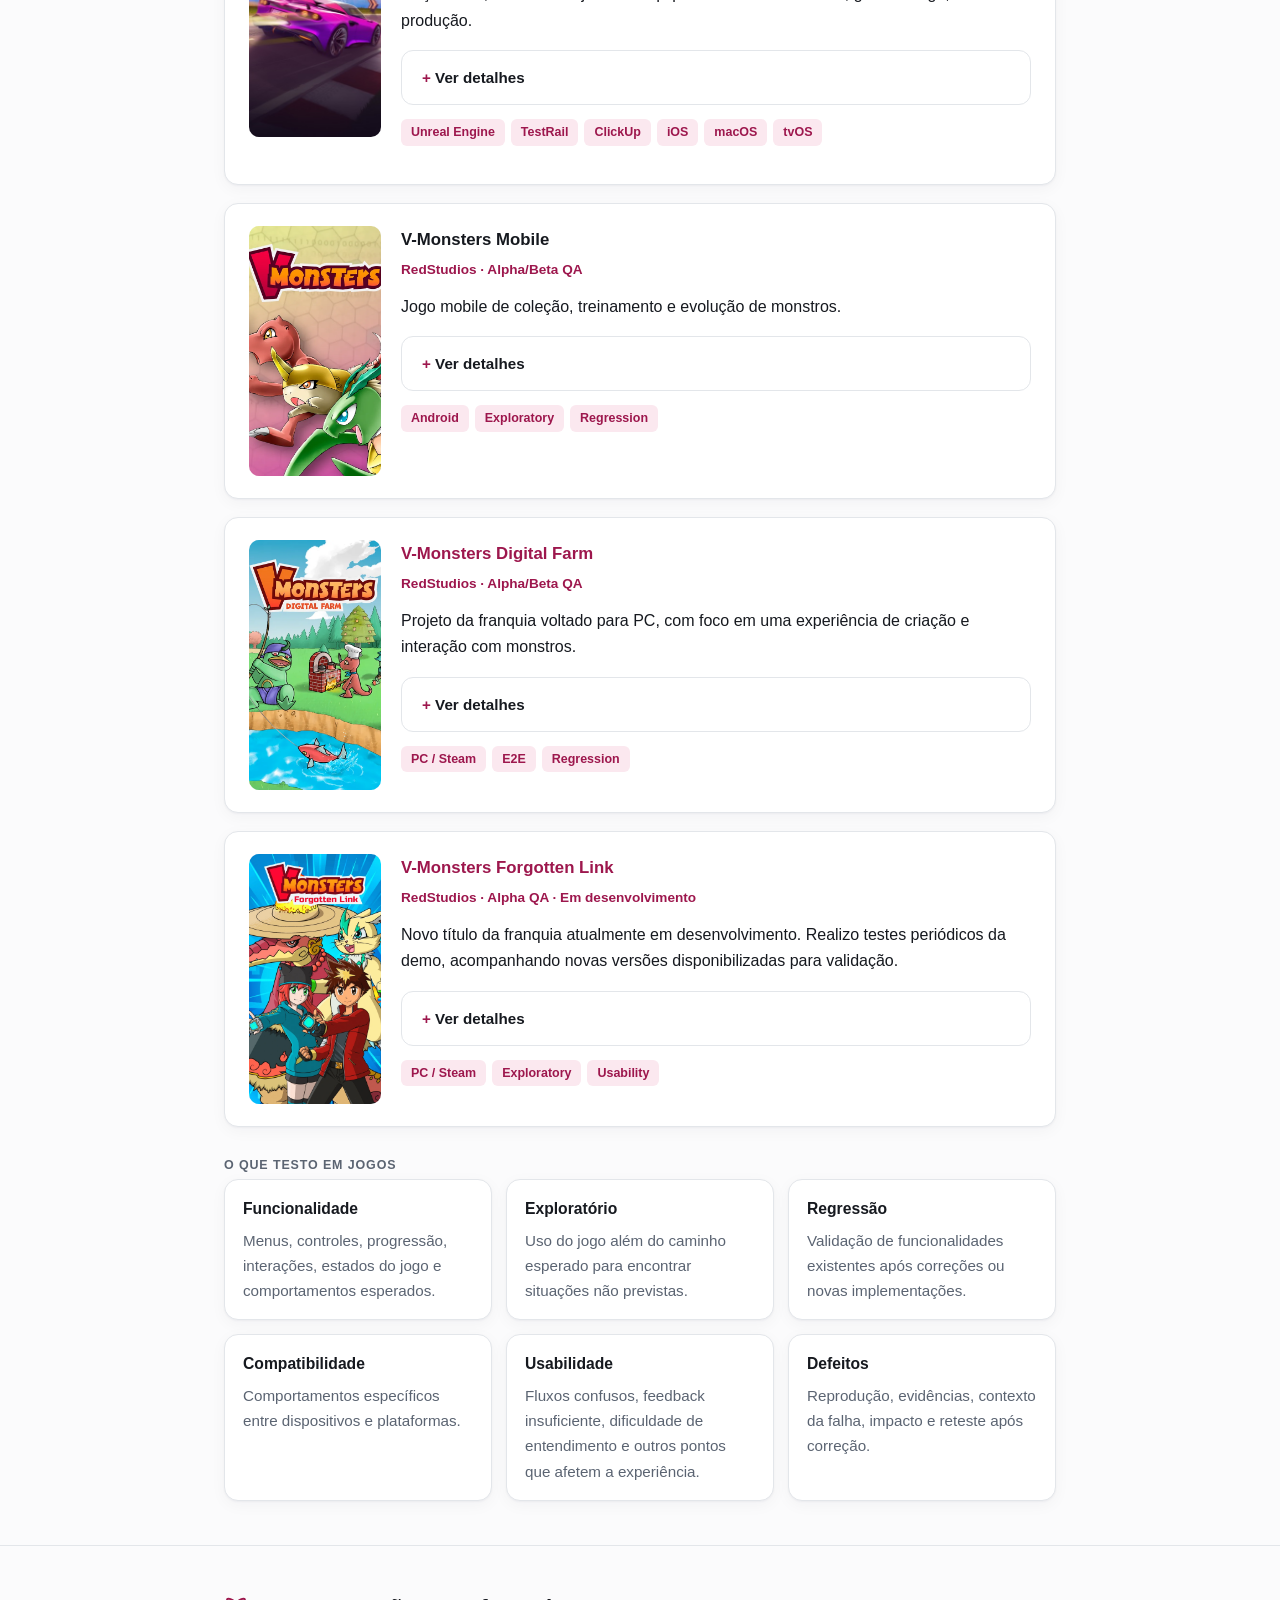
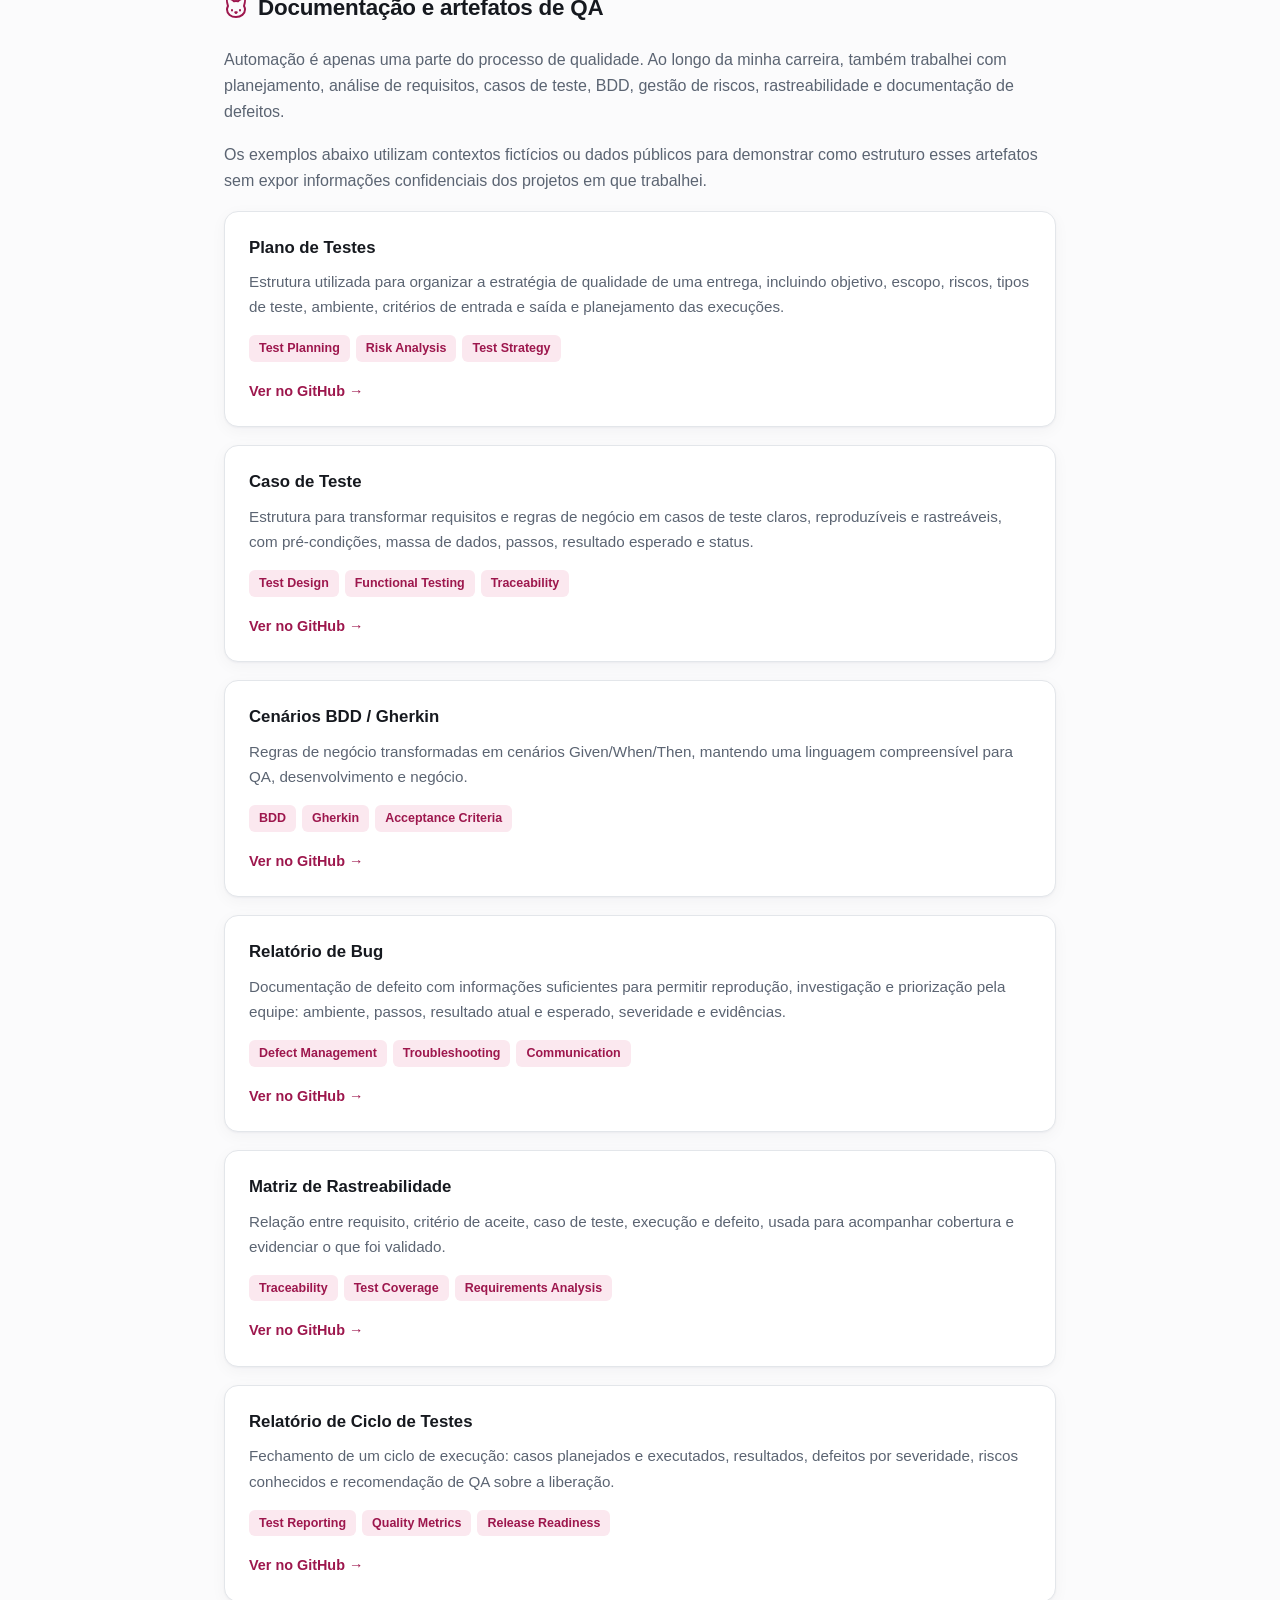
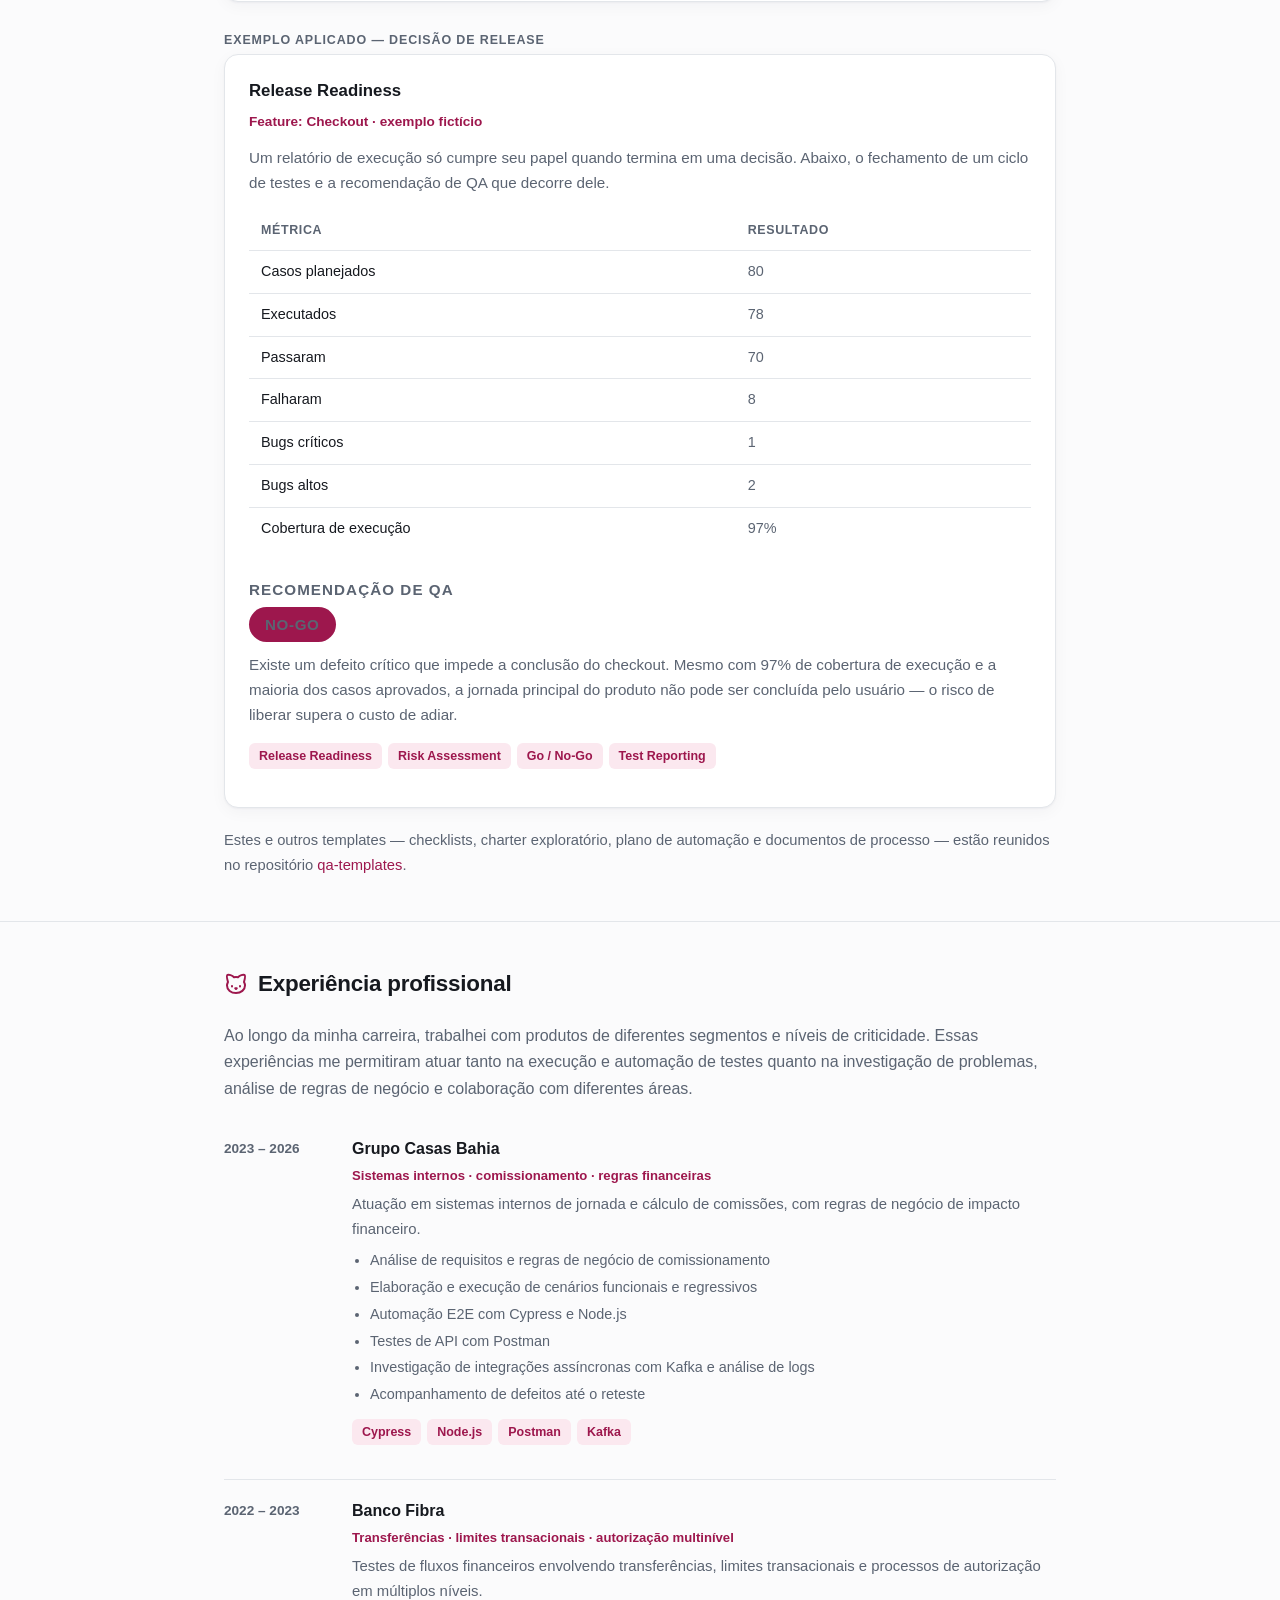
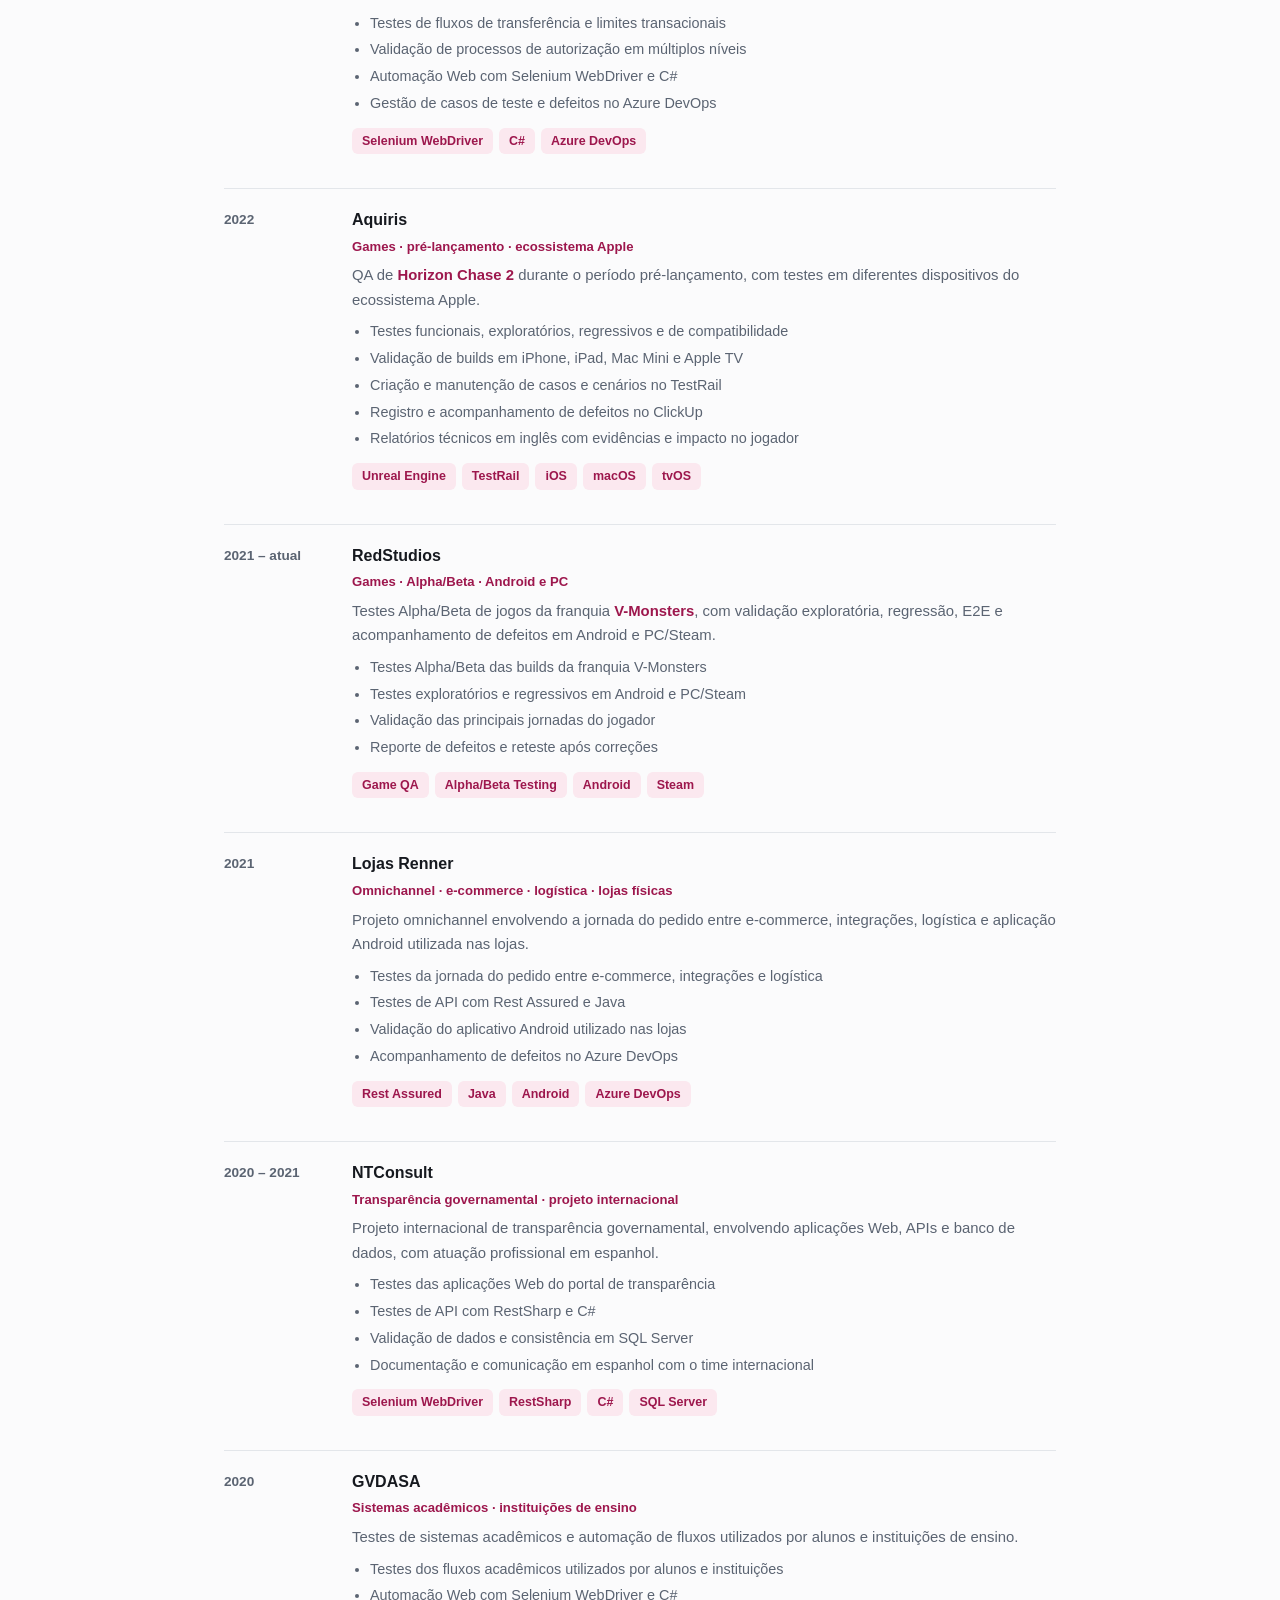
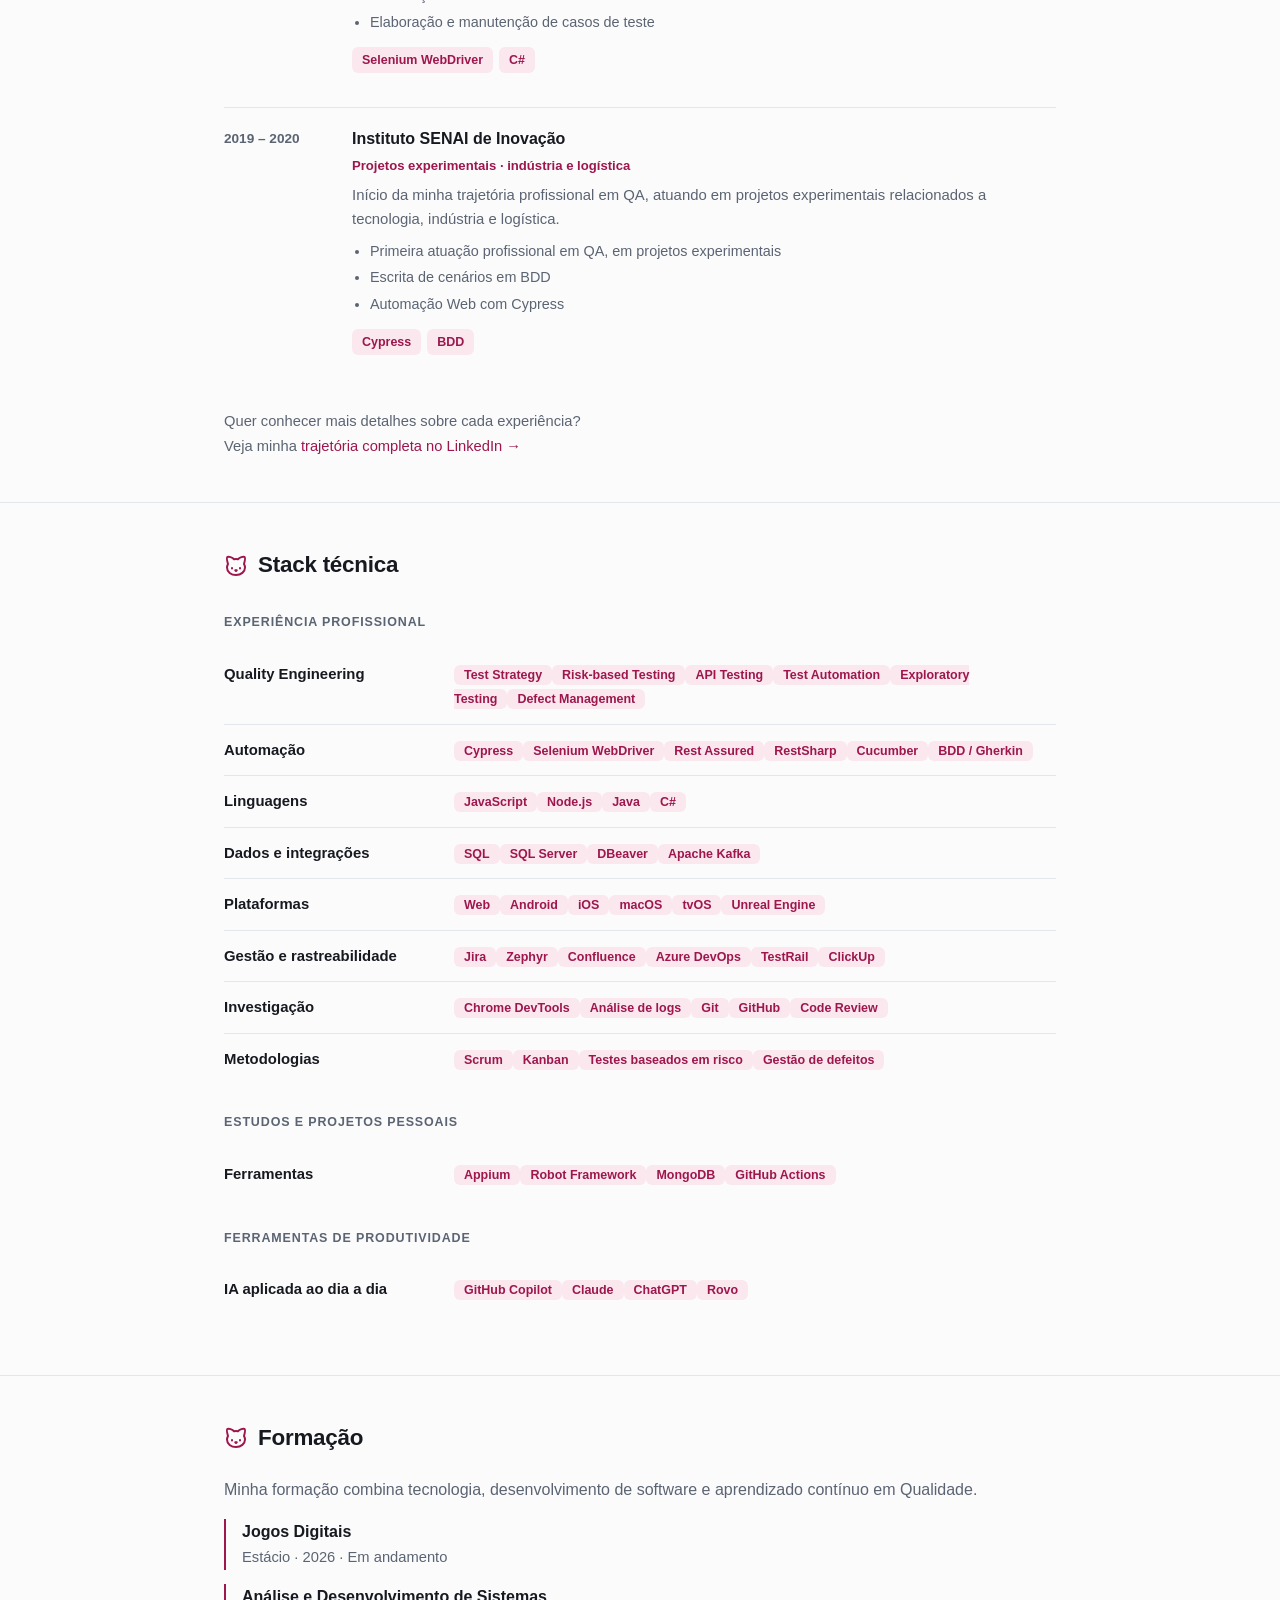
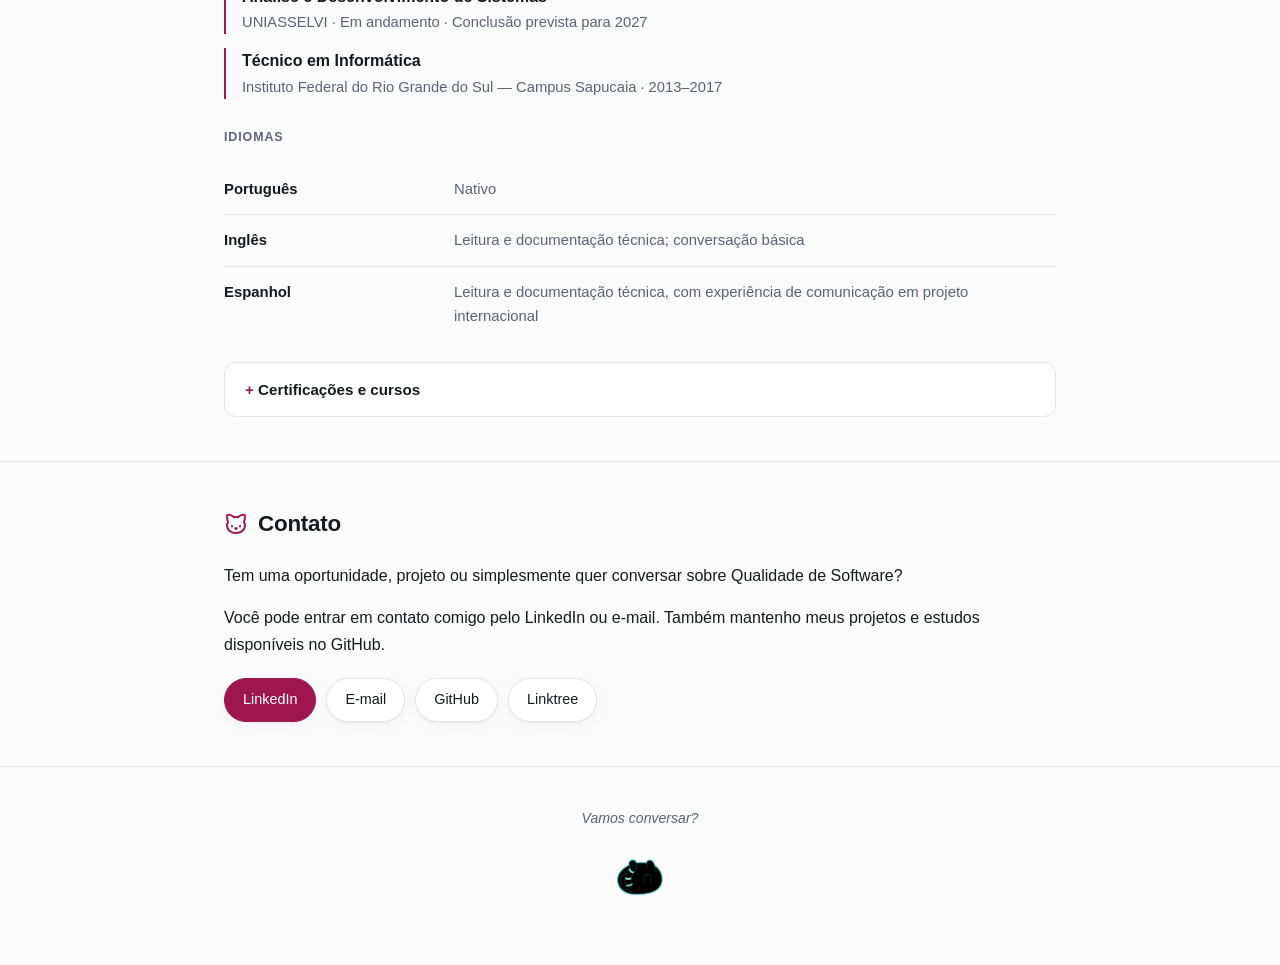
==== commit 460f92a1: "feat(portfolio): detalha experiências, separa a stack e adiciona Release Readiness Cada experiência " ====
--- a/docs/index.html
+++ b/docs/index.html
@@ -375,6 +375,28 @@
       </article>
     </div>
 
+
+    <p class="subhead">Exemplo aplicado &mdash; decisão de release</p>
+    <div class="card">
+      <h3>Release Readiness</h3>
+      <p class="role">Feature: Checkout &middot; exemplo fictício</p>
+      <p>Um relatório de execução só cumpre seu papel quando termina em uma decisão. Abaixo, o fechamento de um ciclo de testes e a recomendação de QA que decorre dele.</p>
+      <div class="table-scroll"><table>
+        <tr><th>Métrica</th><th>Resultado</th></tr>
+            <tr><td>Casos planejados</td><td>80</td></tr>
+            <tr><td>Executados</td><td>78</td></tr>
+            <tr><td>Passaram</td><td>70</td></tr>
+            <tr><td>Falharam</td><td>8</td></tr>
+            <tr><td>Bugs críticos</td><td>1</td></tr>
+            <tr><td>Bugs altos</td><td>2</td></tr>
+            <tr><td>Cobertura de execução</td><td>97%</td></tr>
+      </table></div>
+      <p class="subhead">Recomendação de QA</p>
+      <p class="verdict">NO-GO</p>
+      <p>Existe um defeito crítico que impede a conclusão do checkout. Mesmo com 97% de cobertura de execução e a maioria dos casos aprovados, a jornada principal do produto não pode ser concluída pelo usuário — o risco de liberar supera o custo de adiar.</p>
+      <div class="tags"><span class="tag">Release Readiness</span><span class="tag">Risk Assessment</span><span class="tag">Go / No-Go</span><span class="tag">Test Reporting</span></div>
+    </div>
+
     <p class="lead" style="margin-top:20px;font-size:.92rem">Estes e outros templates &mdash; checklists, charter exploratório, plano de automação e documentos de processo &mdash; estão reunidos no repositório <a href="https://github.com/GabrielaAmbos/qa-templates">qa-templates</a>.</p>
   </div>
 </section>
@@ -390,6 +412,14 @@
           <div class="company">Grupo Casas Bahia</div>
           <div class="domain">Sistemas internos &middot; comissionamento &middot; regras financeiras</div>
           <p class="desc">Atuação em sistemas internos de jornada e cálculo de comissões, com regras de negócio de impacto financeiro.</p>
+                    <ul>
+            <li>Análise de requisitos e regras de negócio de comissionamento</li>
+            <li>Elaboração e execução de cenários funcionais e regressivos</li>
+            <li>Automação E2E com Cypress e Node.js</li>
+            <li>Testes de API com Postman</li>
+            <li>Investigação de integrações assíncronas com Kafka e análise de logs</li>
+            <li>Acompanhamento de defeitos até o reteste</li>
+          </ul>
           <div class="tags"><span class="tag">Cypress</span><span class="tag">Node.js</span><span class="tag">Postman</span><span class="tag">Kafka</span></div>
         </div>
       </div>
@@ -399,6 +429,12 @@
           <div class="company">Banco Fibra</div>
           <div class="domain">Transferências &middot; limites transacionais &middot; autorização multinível</div>
           <p class="desc">Testes de fluxos financeiros envolvendo transferências, limites transacionais e processos de autorização em múltiplos níveis.</p>
+                    <ul>
+            <li>Testes de fluxos de transferência e limites transacionais</li>
+            <li>Validação de processos de autorização em múltiplos níveis</li>
+            <li>Automação Web com Selenium WebDriver e C#</li>
+            <li>Gestão de casos de teste e defeitos no Azure DevOps</li>
+          </ul>
           <div class="tags"><span class="tag">Selenium WebDriver</span><span class="tag">C#</span><span class="tag">Azure DevOps</span></div>
         </div>
       </div>
@@ -408,6 +444,13 @@
           <div class="company">Aquiris</div>
           <div class="domain">Games &middot; pré-lançamento &middot; ecossistema Apple</div>
           <p class="desc">QA de <strong><a href="https://www.horizonchase2.com/">Horizon Chase 2</a></strong> durante o período pré-lançamento, com testes em diferentes dispositivos do ecossistema Apple.</p>
+                    <ul>
+            <li>Testes funcionais, exploratórios, regressivos e de compatibilidade</li>
+            <li>Validação de builds em iPhone, iPad, Mac Mini e Apple TV</li>
+            <li>Criação e manutenção de casos e cenários no TestRail</li>
+            <li>Registro e acompanhamento de defeitos no ClickUp</li>
+            <li>Relatórios técnicos em inglês com evidências e impacto no jogador</li>
+          </ul>
           <div class="tags"><span class="tag">Unreal Engine</span><span class="tag">TestRail</span><span class="tag">iOS</span><span class="tag">macOS</span><span class="tag">tvOS</span></div>
         </div>
       </div>
@@ -417,6 +460,12 @@
           <div class="company">RedStudios</div>
           <div class="domain">Games &middot; Alpha/Beta &middot; Android e PC</div>
           <p class="desc">Testes Alpha/Beta de jogos da franquia <strong><a href="https://vmonsters.com/">V-Monsters</a></strong>, com validação exploratória, regressão, E2E e acompanhamento de defeitos em Android e PC/Steam.</p>
+                    <ul>
+            <li>Testes Alpha/Beta das builds da franquia V-Monsters</li>
+            <li>Testes exploratórios e regressivos em Android e PC/Steam</li>
+            <li>Validação das principais jornadas do jogador</li>
+            <li>Reporte de defeitos e reteste após correções</li>
+          </ul>
           <div class="tags"><span class="tag">Game QA</span><span class="tag">Alpha/Beta Testing</span><span class="tag">Android</span><span class="tag">Steam</span></div>
         </div>
       </div>
@@ -426,6 +475,12 @@
           <div class="company">Lojas Renner</div>
           <div class="domain">Omnichannel &middot; e-commerce &middot; logística &middot; lojas físicas</div>
           <p class="desc">Projeto omnichannel envolvendo a jornada do pedido entre e-commerce, integrações, logística e aplicação Android utilizada nas lojas.</p>
+                    <ul>
+            <li>Testes da jornada do pedido entre e-commerce, integrações e logística</li>
+            <li>Testes de API com Rest Assured e Java</li>
+            <li>Validação do aplicativo Android utilizado nas lojas</li>
+            <li>Acompanhamento de defeitos no Azure DevOps</li>
+          </ul>
           <div class="tags"><span class="tag">Rest Assured</span><span class="tag">Java</span><span class="tag">Android</span><span class="tag">Azure DevOps</span></div>
         </div>
       </div>
@@ -435,6 +490,12 @@
           <div class="company">NTConsult</div>
           <div class="domain">Transparência governamental &middot; projeto internacional</div>
           <p class="desc">Projeto internacional de transparência governamental, envolvendo aplicações Web, APIs e banco de dados, com atuação profissional em espanhol.</p>
+                    <ul>
+            <li>Testes das aplicações Web do portal de transparência</li>
+            <li>Testes de API com RestSharp e C#</li>
+            <li>Validação de dados e consistência em SQL Server</li>
+            <li>Documentação e comunicação em espanhol com o time internacional</li>
+          </ul>
           <div class="tags"><span class="tag">Selenium WebDriver</span><span class="tag">RestSharp</span><span class="tag">C#</span><span class="tag">SQL Server</span></div>
         </div>
       </div>
@@ -444,6 +505,11 @@
           <div class="company">GVDASA</div>
           <div class="domain">Sistemas acadêmicos &middot; instituições de ensino</div>
           <p class="desc">Testes de sistemas acadêmicos e automação de fluxos utilizados por alunos e instituições de ensino.</p>
+                    <ul>
+            <li>Testes dos fluxos acadêmicos utilizados por alunos e instituições</li>
+            <li>Automação Web com Selenium WebDriver e C#</li>
+            <li>Elaboração e manutenção de casos de teste</li>
+          </ul>
           <div class="tags"><span class="tag">Selenium WebDriver</span><span class="tag">C#</span></div>
         </div>
       </div>
@@ -453,6 +519,11 @@
           <div class="company">Instituto SENAI de Inovação</div>
           <div class="domain">Projetos experimentais &middot; indústria e logística</div>
           <p class="desc">Início da minha trajetória profissional em QA, atuando em projetos experimentais relacionados a tecnologia, indústria e logística.</p>
+                    <ul>
+            <li>Primeira atuação profissional em QA, em projetos experimentais</li>
+            <li>Escrita de cenários em BDD</li>
+            <li>Automação Web com Cypress</li>
+          </ul>
           <div class="tags"><span class="tag">Cypress</span><span class="tag">BDD</span></div>
         </div>
       </div>
@@ -464,26 +535,26 @@
 <section id="habilidades">
   <div class="wrap">
     <h2><svg viewBox="0 0 24 24"><use href="#i-cat"/></svg> Stack técnica</h2>
-    <p class="subhead">Core &mdash; o que faço no dia a dia</p>
+    <p class="subhead">Experiência profissional</p>
     <dl class="skills">
       <div class="skill-row"><dt>Quality Engineering</dt><dd><span class="tag">Test Strategy</span><span class="tag">Risk-based Testing</span><span class="tag">API Testing</span><span class="tag">Test Automation</span><span class="tag">Exploratory Testing</span><span class="tag">Defect Management</span></dd></div>
       <div class="skill-row"><dt>Automação</dt><dd><span class="tag">Cypress</span><span class="tag">Selenium WebDriver</span><span class="tag">Rest Assured</span><span class="tag">RestSharp</span><span class="tag">Cucumber</span><span class="tag">BDD / Gherkin</span></dd></div>
       <div class="skill-row"><dt>Linguagens</dt><dd><span class="tag">JavaScript</span><span class="tag">Node.js</span><span class="tag">Java</span><span class="tag">C#</span></dd></div>
       <div class="skill-row"><dt>Dados e integrações</dt><dd><span class="tag">SQL</span><span class="tag">SQL Server</span><span class="tag">DBeaver</span><span class="tag">Apache Kafka</span></dd></div>
       <div class="skill-row"><dt>Plataformas</dt><dd><span class="tag">Web</span><span class="tag">Android</span><span class="tag">iOS</span><span class="tag">macOS</span><span class="tag">tvOS</span><span class="tag">Unreal Engine</span></dd></div>
-    </dl>
-
-    <p class="subhead">Conhecimento de apoio</p>
-    <dl class="skills">
-      <div class="skill-row"><dt>Ferramentas</dt><dd><span class="tag">Appium</span><span class="tag">Robot Framework</span><span class="tag">MongoDB</span><span class="tag">GitHub Actions</span><span class="tag">Postman</span><span class="tag">SoapUI</span></dd></div>
       <div class="skill-row"><dt>Gestão e rastreabilidade</dt><dd><span class="tag">Jira</span><span class="tag">Zephyr</span><span class="tag">Confluence</span><span class="tag">Azure DevOps</span><span class="tag">TestRail</span><span class="tag">ClickUp</span></dd></div>
       <div class="skill-row"><dt>Investigação</dt><dd><span class="tag">Chrome DevTools</span><span class="tag">Análise de logs</span><span class="tag">Git</span><span class="tag">GitHub</span><span class="tag">Code Review</span></dd></div>
+      <div class="skill-row"><dt>Metodologias</dt><dd><span class="tag">Scrum</span><span class="tag">Kanban</span><span class="tag">Testes baseados em risco</span><span class="tag">Gestão de defeitos</span></dd></div>
     </dl>
 
-    <p class="subhead">Práticas</p>
+    <p class="subhead">Estudos e projetos pessoais</p>
     <dl class="skills">
-      <div class="skill-row"><dt>Metodologias</dt><dd><span class="tag">Scrum</span><span class="tag">Kanban</span><span class="tag">Testes baseados em risco</span><span class="tag">Gestão de defeitos</span></dd></div>
-      <div class="skill-row"><dt>Apoio</dt><dd><span class="tag">GitHub Copilot</span><span class="tag">Rovo</span><span class="tag">Claude</span><span class="tag">ChatGPT</span></dd></div>
+      <div class="skill-row"><dt>Ferramentas</dt><dd><span class="tag">Appium</span><span class="tag">Robot Framework</span><span class="tag">MongoDB</span><span class="tag">GitHub Actions</span></dd></div>
+    </dl>
+
+    <p class="subhead">Ferramentas de produtividade</p>
+    <dl class="skills">
+      <div class="skill-row"><dt>IA aplicada ao dia a dia</dt><dd><span class="tag">GitHub Copilot</span><span class="tag">Claude</span><span class="tag">ChatGPT</span><span class="tag">Rovo</span></dd></div>
     </dl>
   </div>
 </section>
@@ -565,7 +636,7 @@
 
 <footer>
   <div class="wrap">
-    <p class="quote">"Quality is never an accident; it is always the result of intelligent effort." &mdash; John Ruskin</p>
+    <p class="quote">Vamos conversar?</p>
     <img src="assets/gato.gif" alt="Gato">
   </div>
 </footer>
--- a/docs/style.css
+++ b/docs/style.css
@@ -327,6 +327,13 @@
 
 .job .domain { margin: 2px 0 6px; color: var(--accent); font-size: .82rem; font-weight: 600; }
 
+.job ul { margin: 0 0 12px; padding-left: 18px; color: var(--muted); font-size: .9rem; }
+.job li { margin-bottom: 3px; }
+
+.verdict { display: inline-block; margin: 0 0 10px; padding: 5px 16px; border-radius: 999px; background: var(--accent); color: #fff; font-weight: 700; font-size: .95rem; letter-spacing: .04em; }
+:root[data-theme="dark"] .verdict { color: #1a0a12; }
+@media (prefers-color-scheme: dark) { :root:not([data-theme="light"]) .verdict { color: #1a0a12; } }
+
 /* Tables */
 table { width: 100%; border-collapse: collapse; font-size: .9rem; }
 th, td { padding: 9px 12px; text-align: left; border-bottom: 1px solid var(--border); }
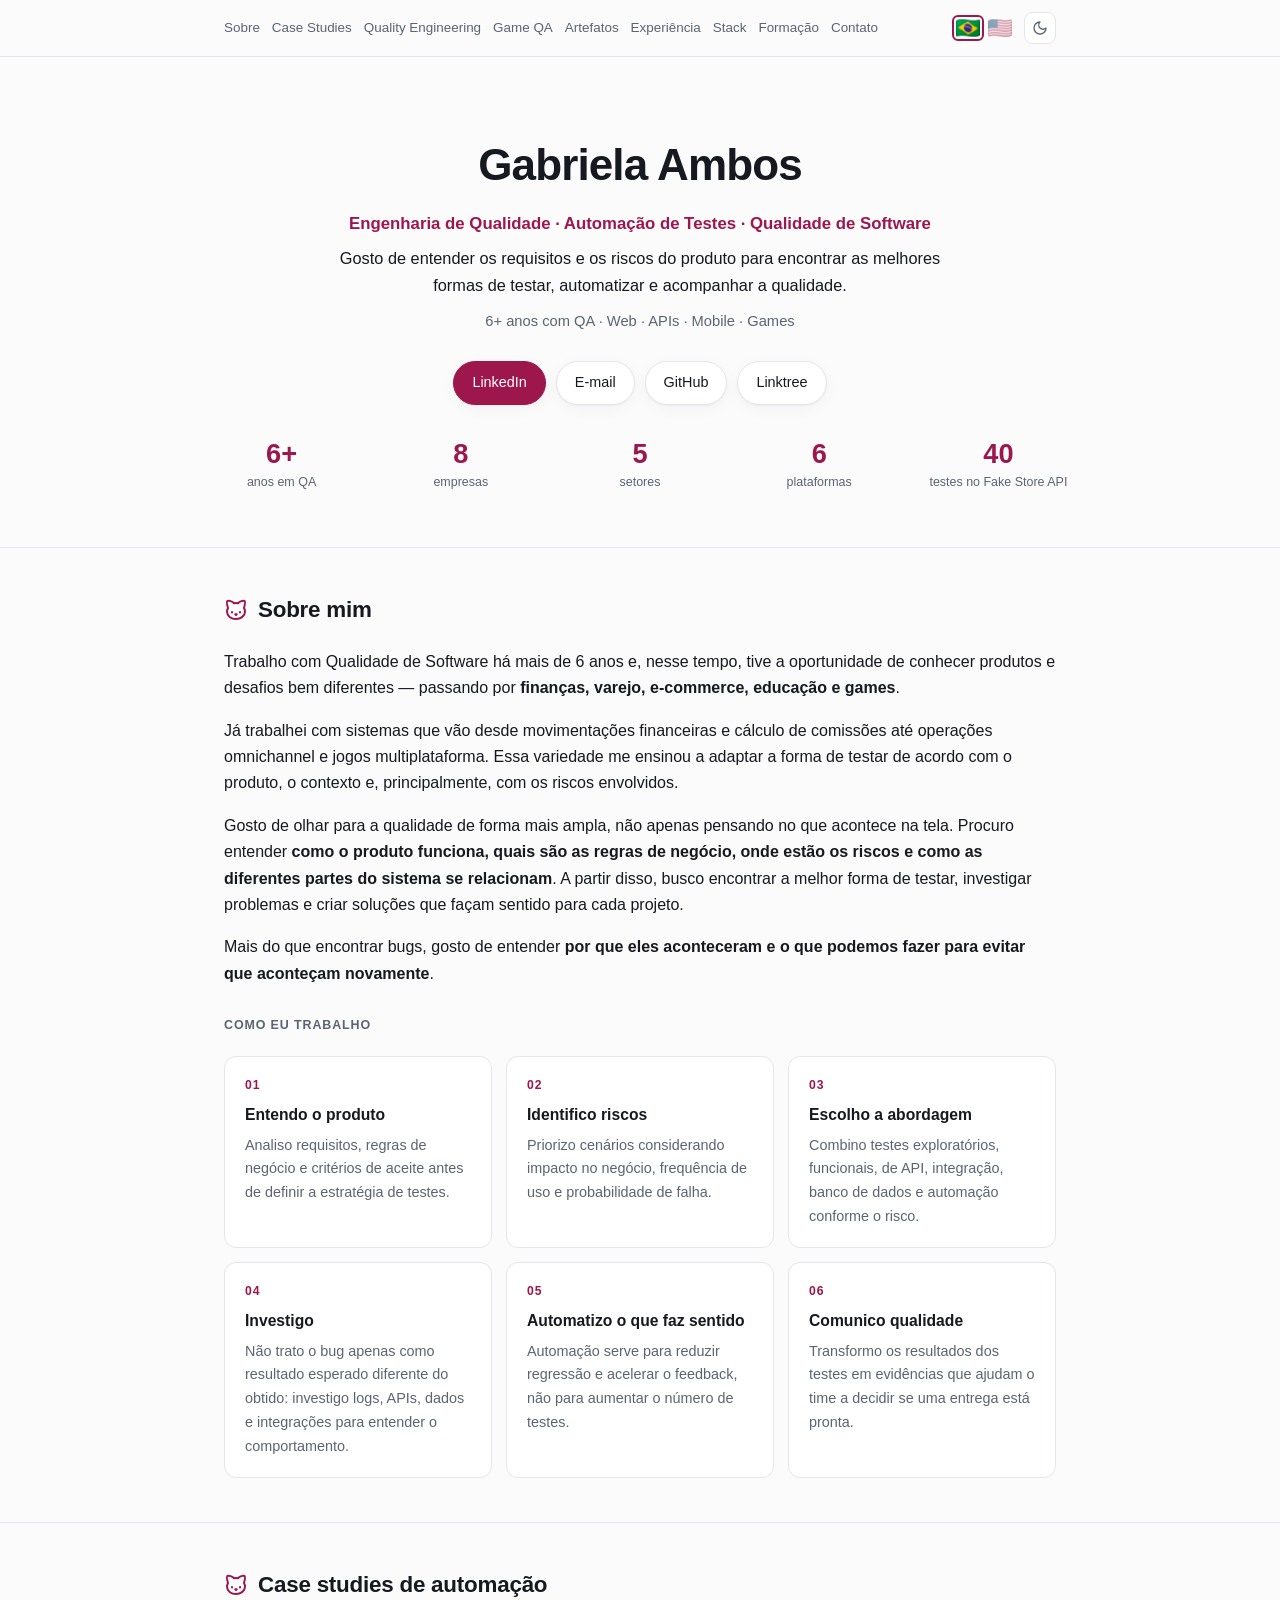
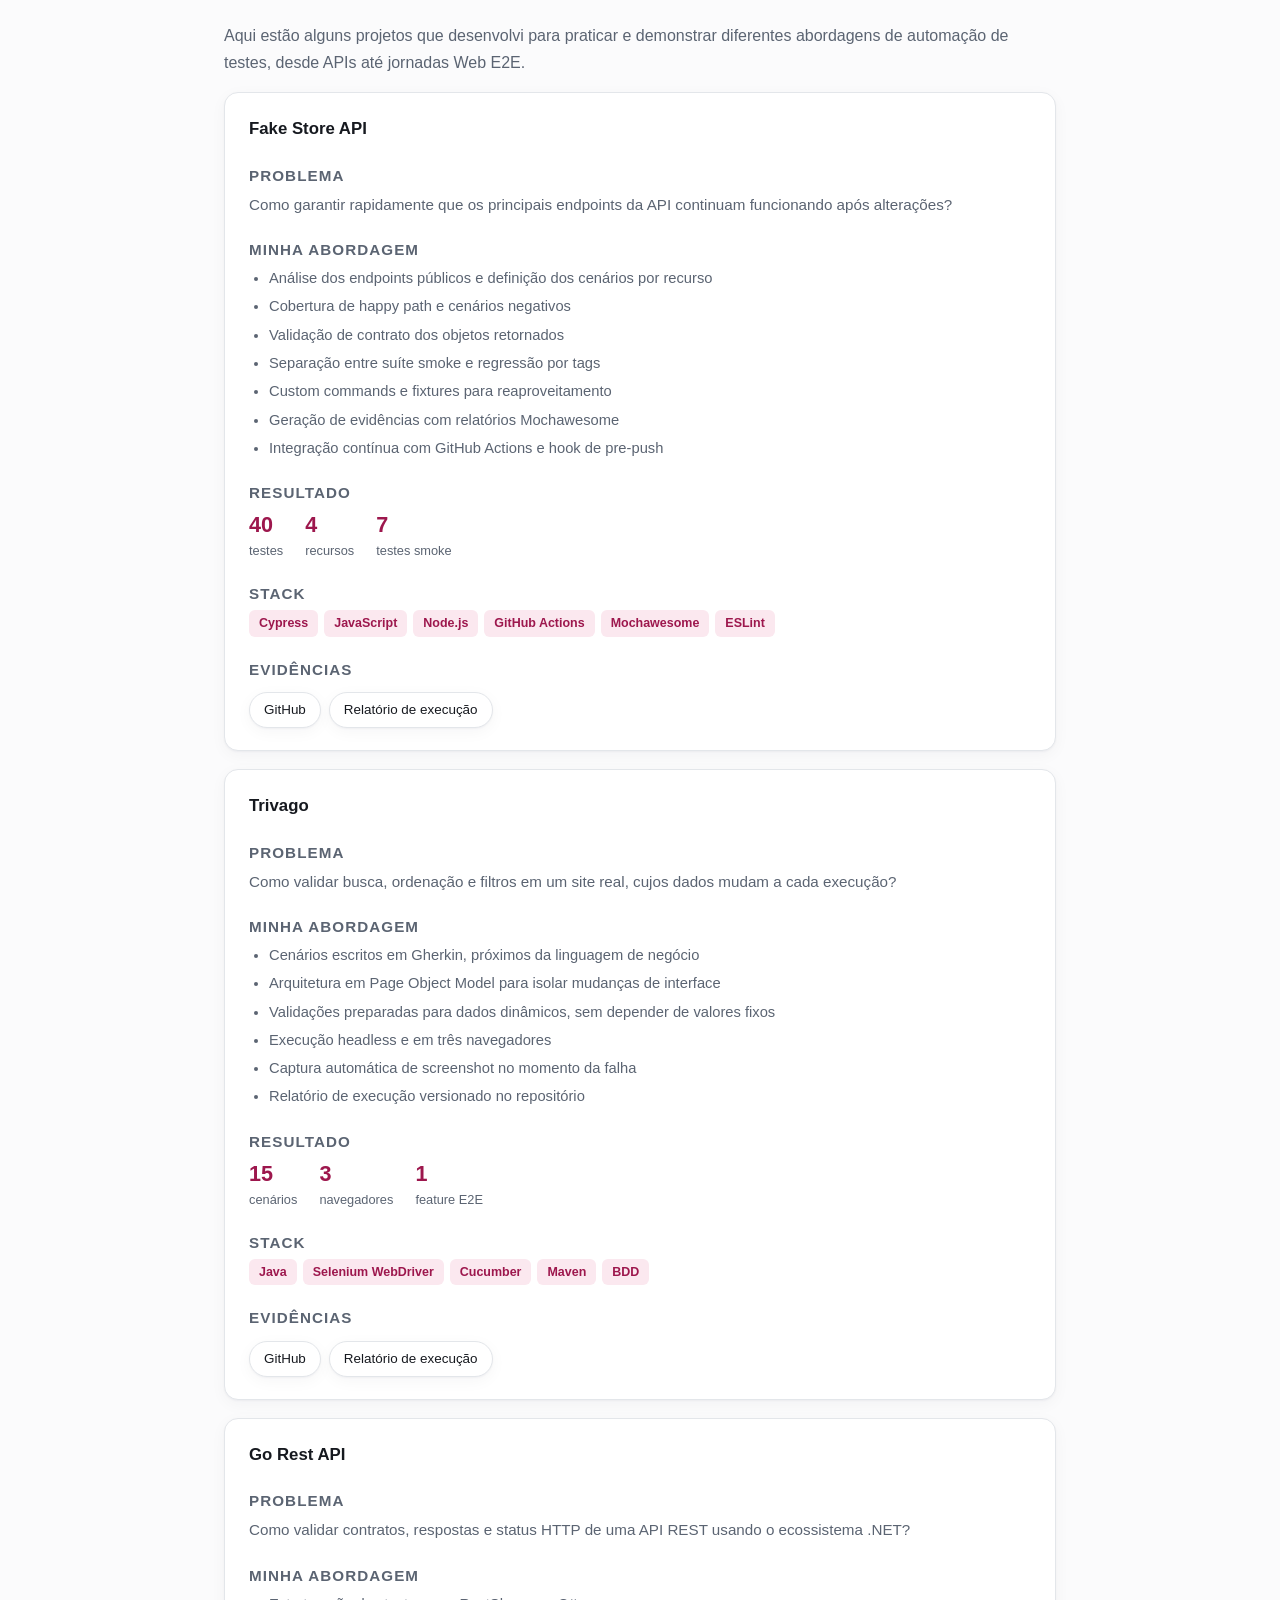
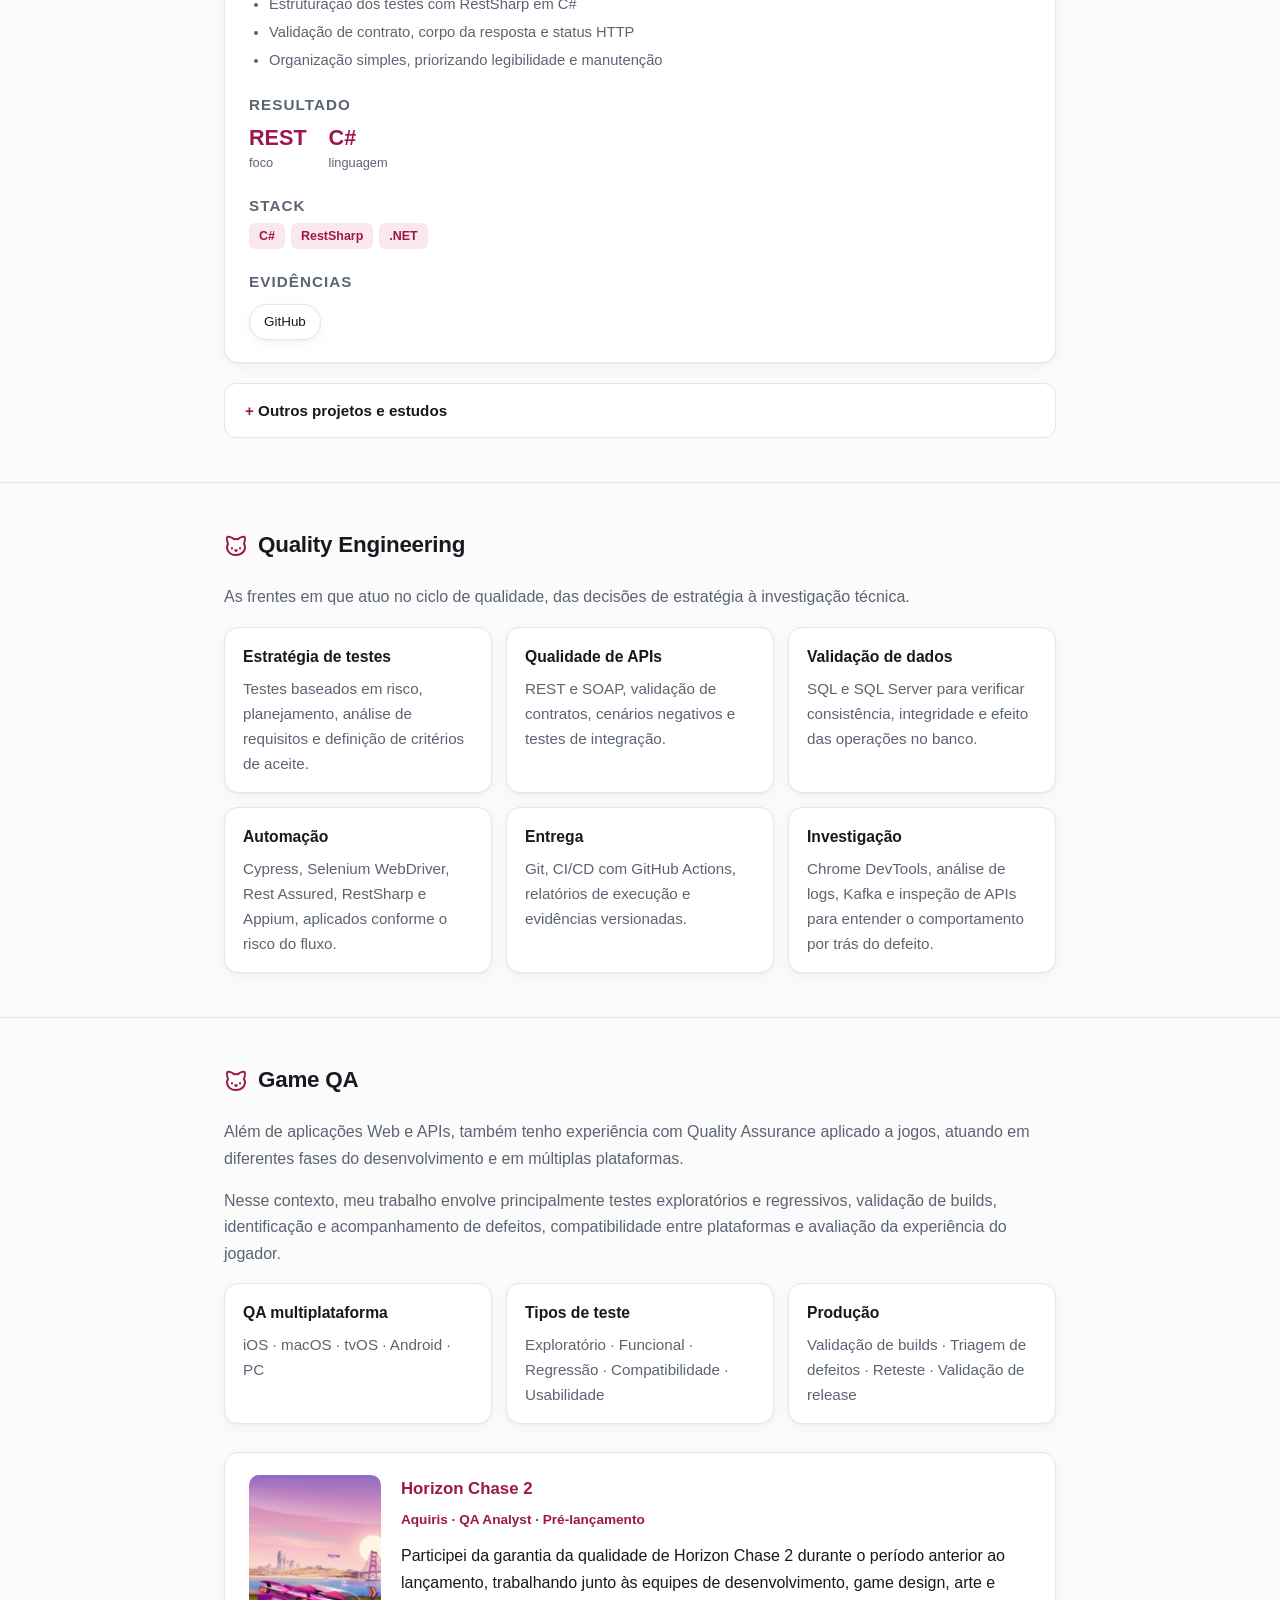
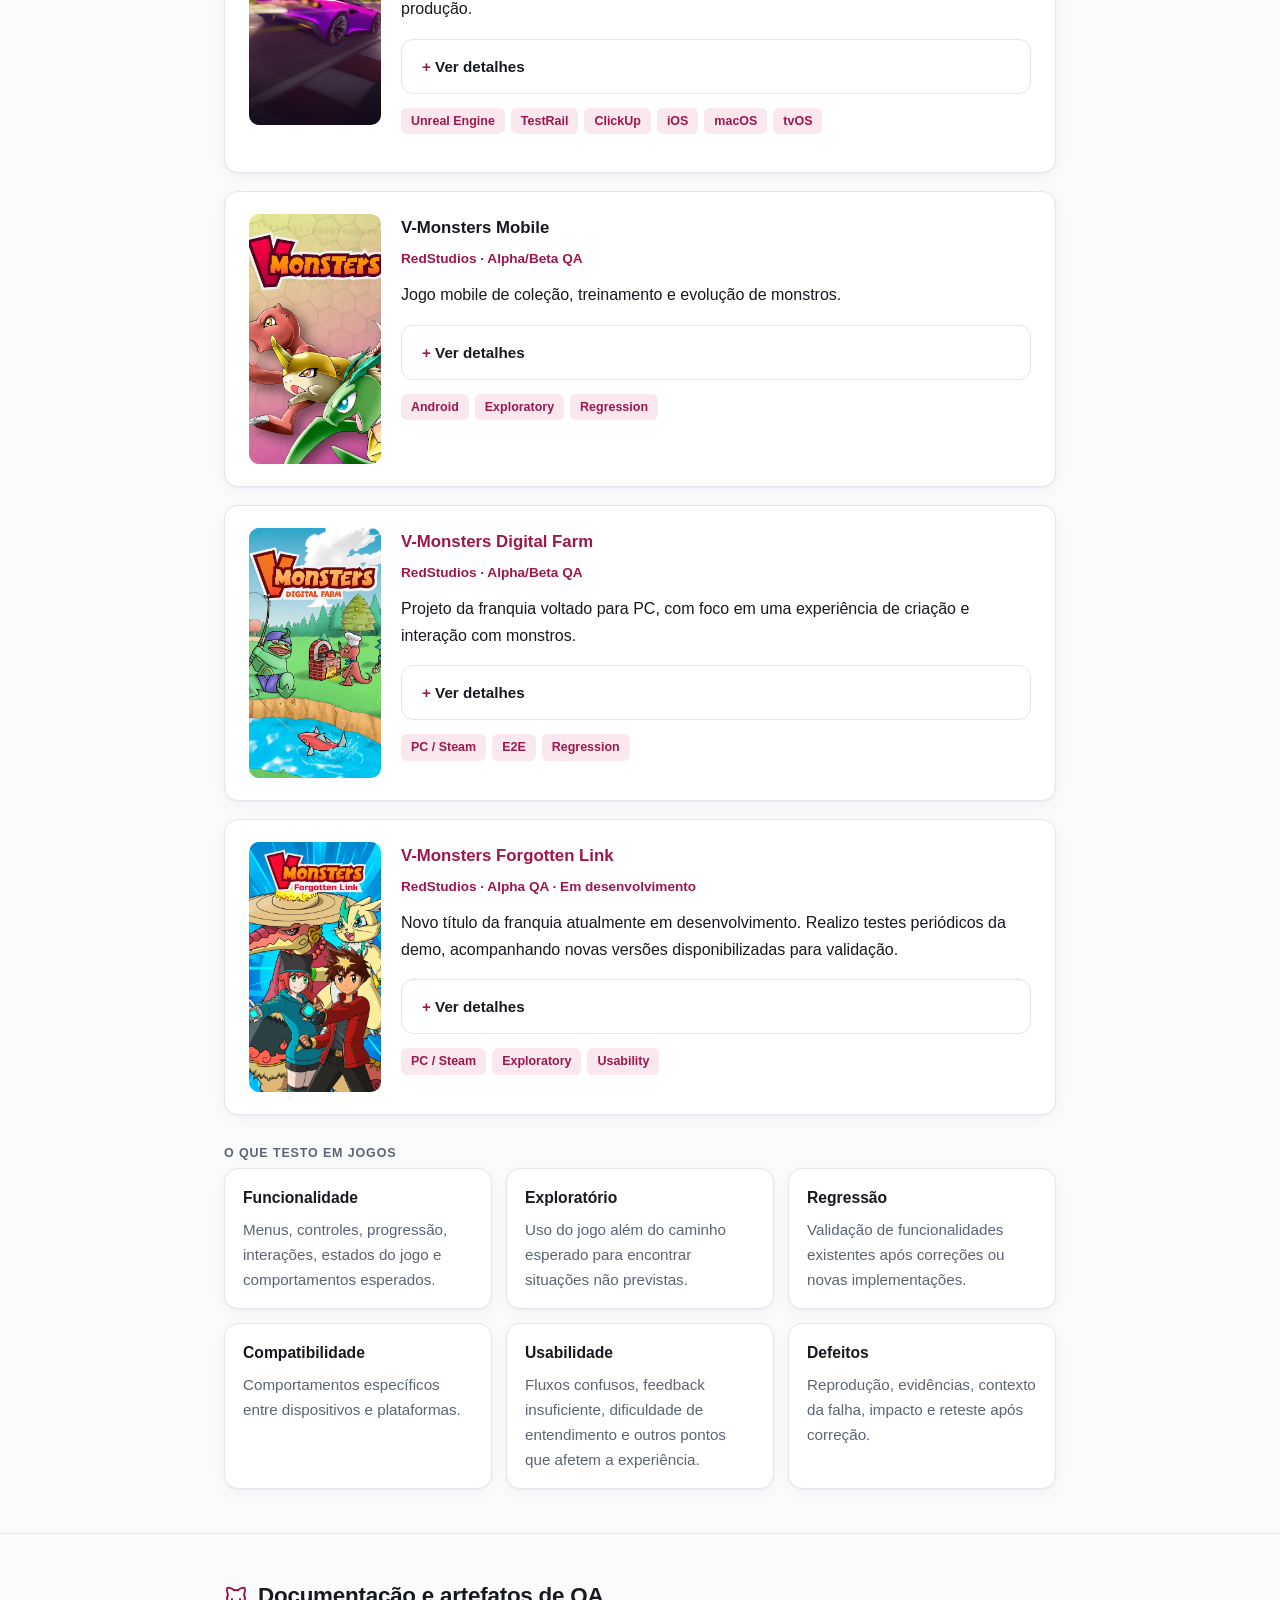
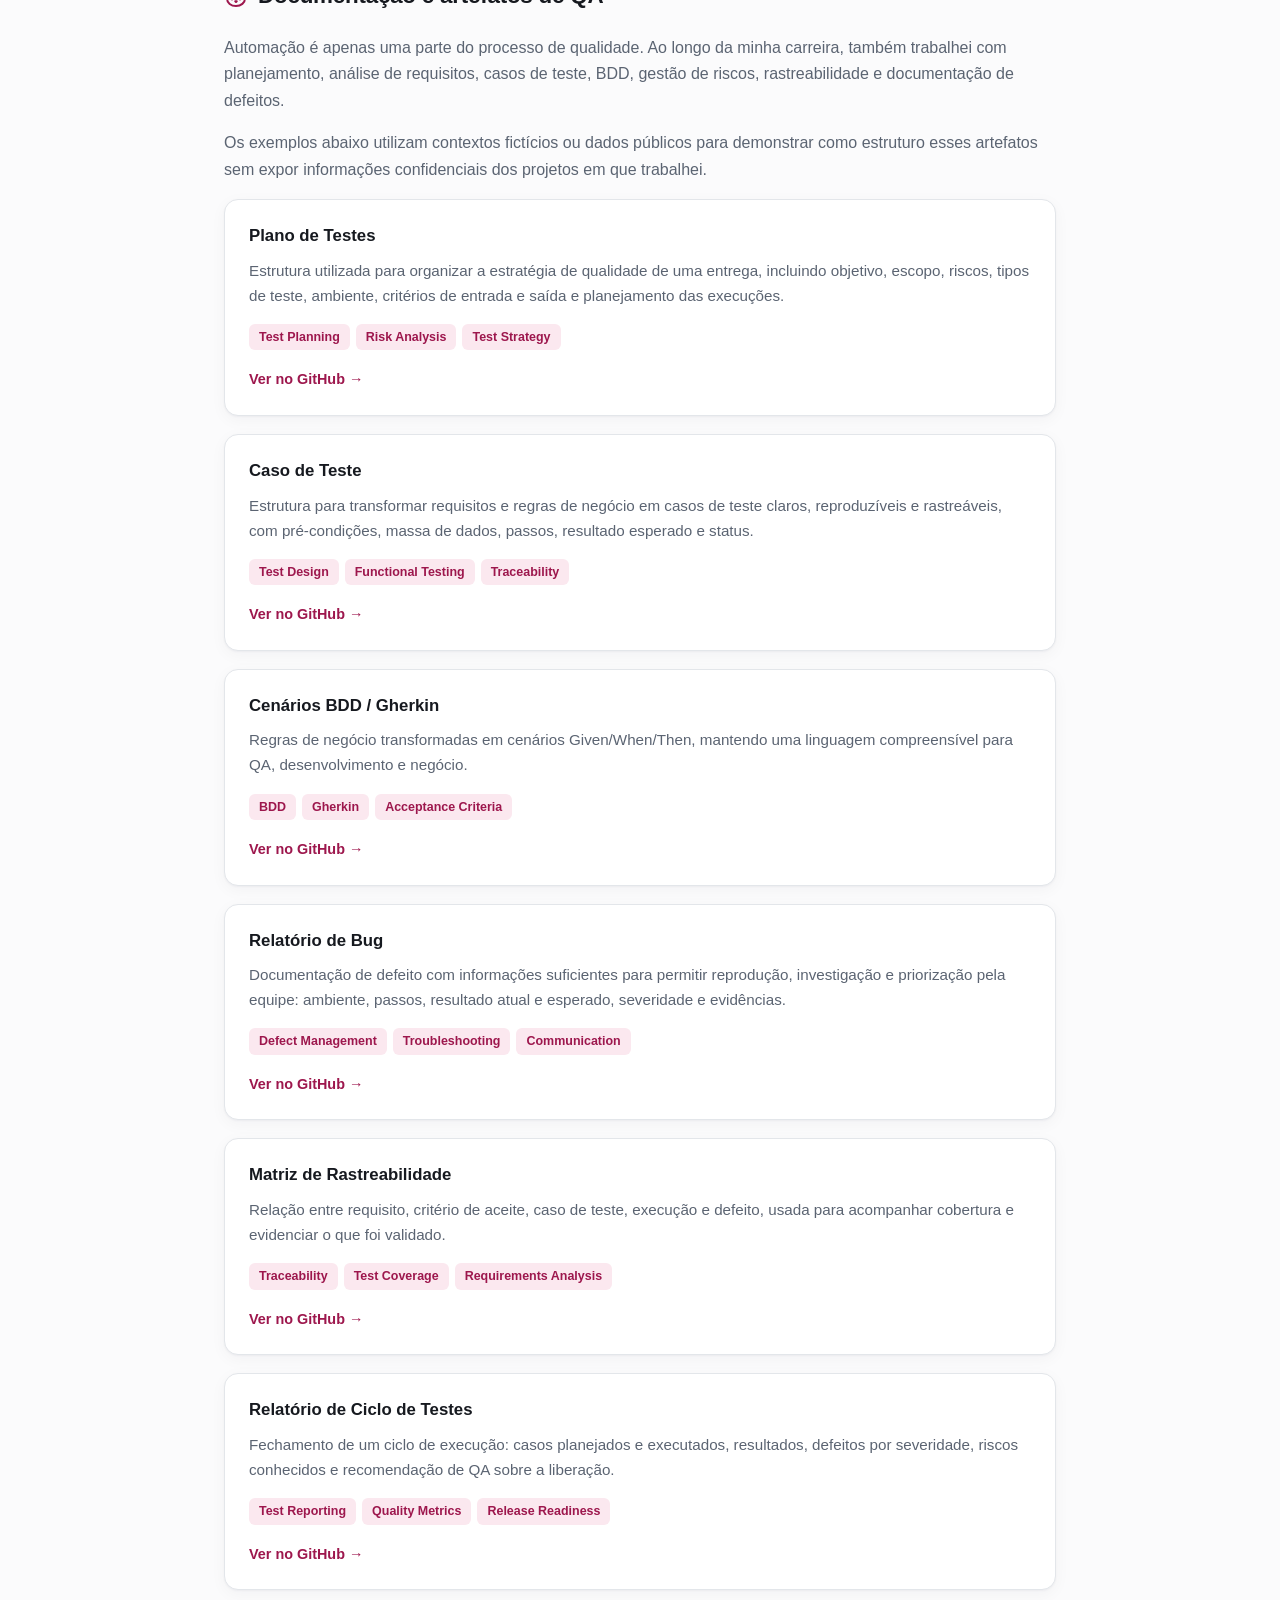
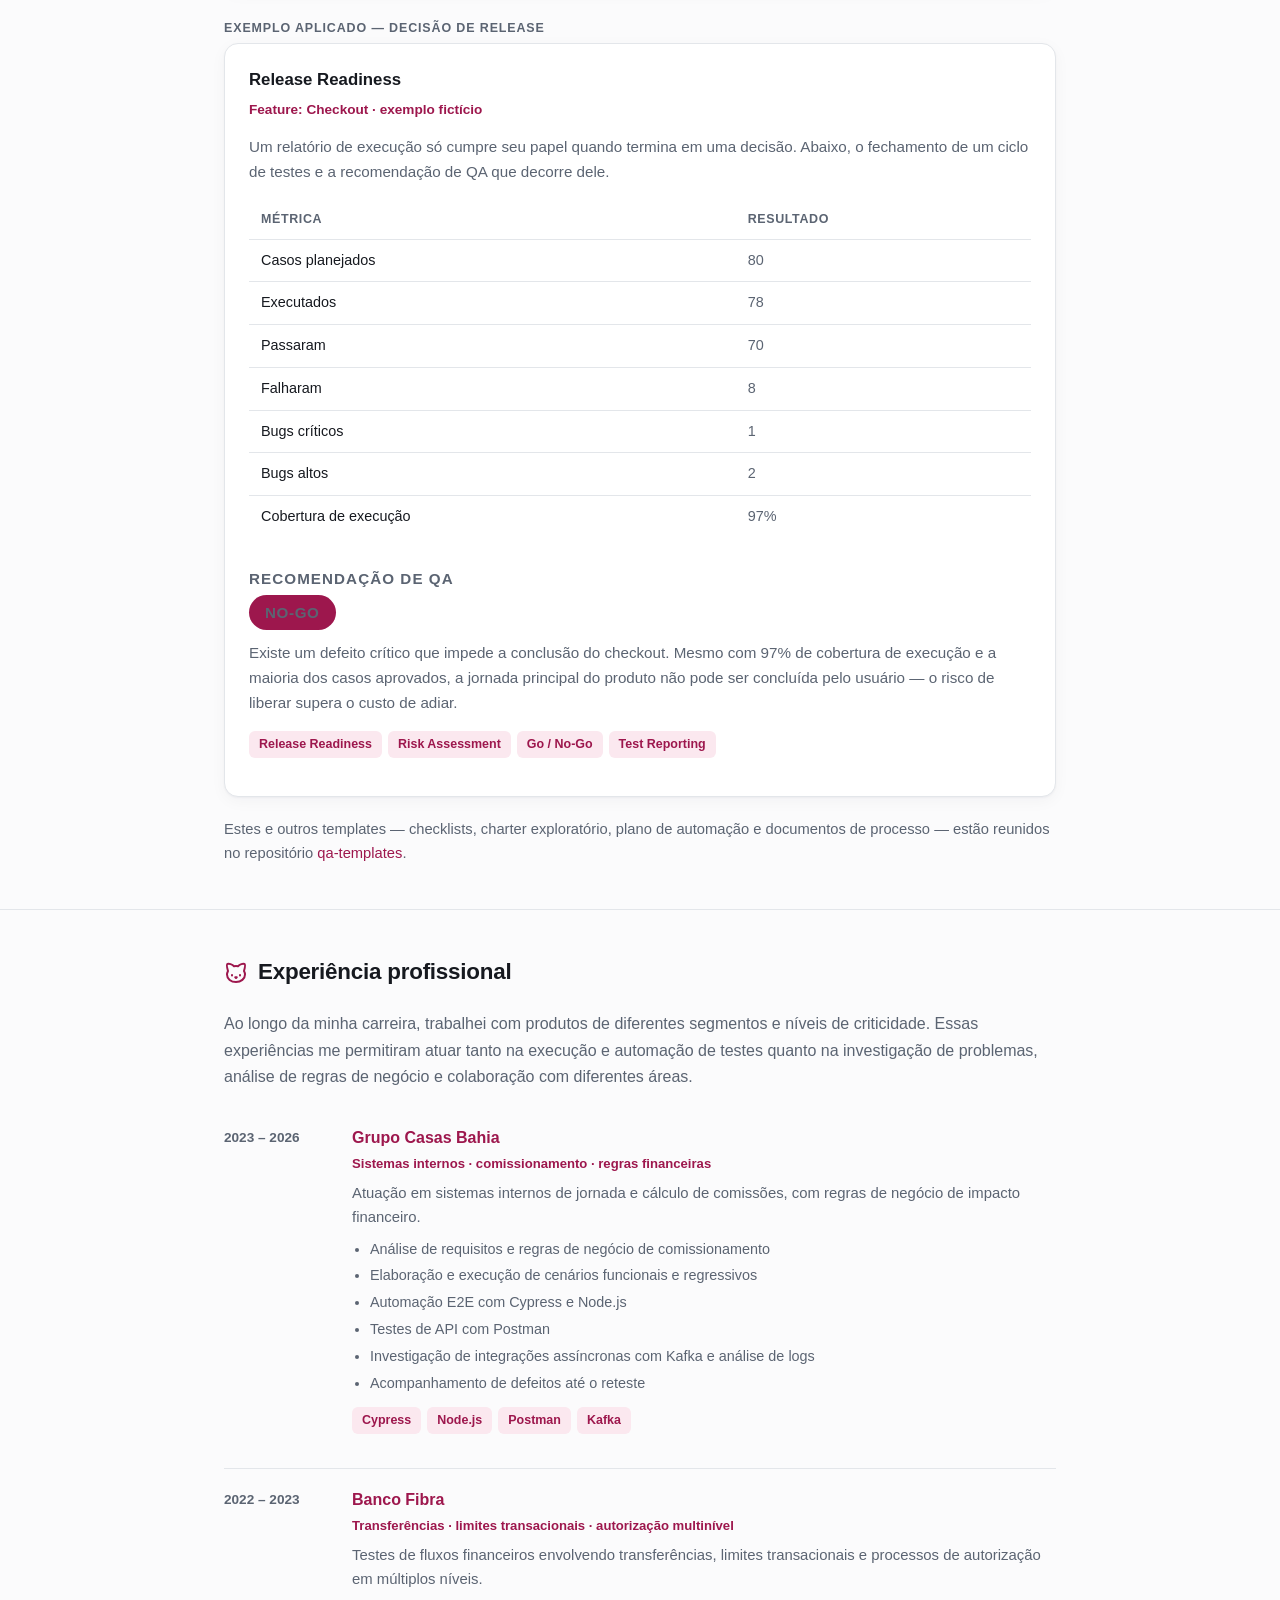
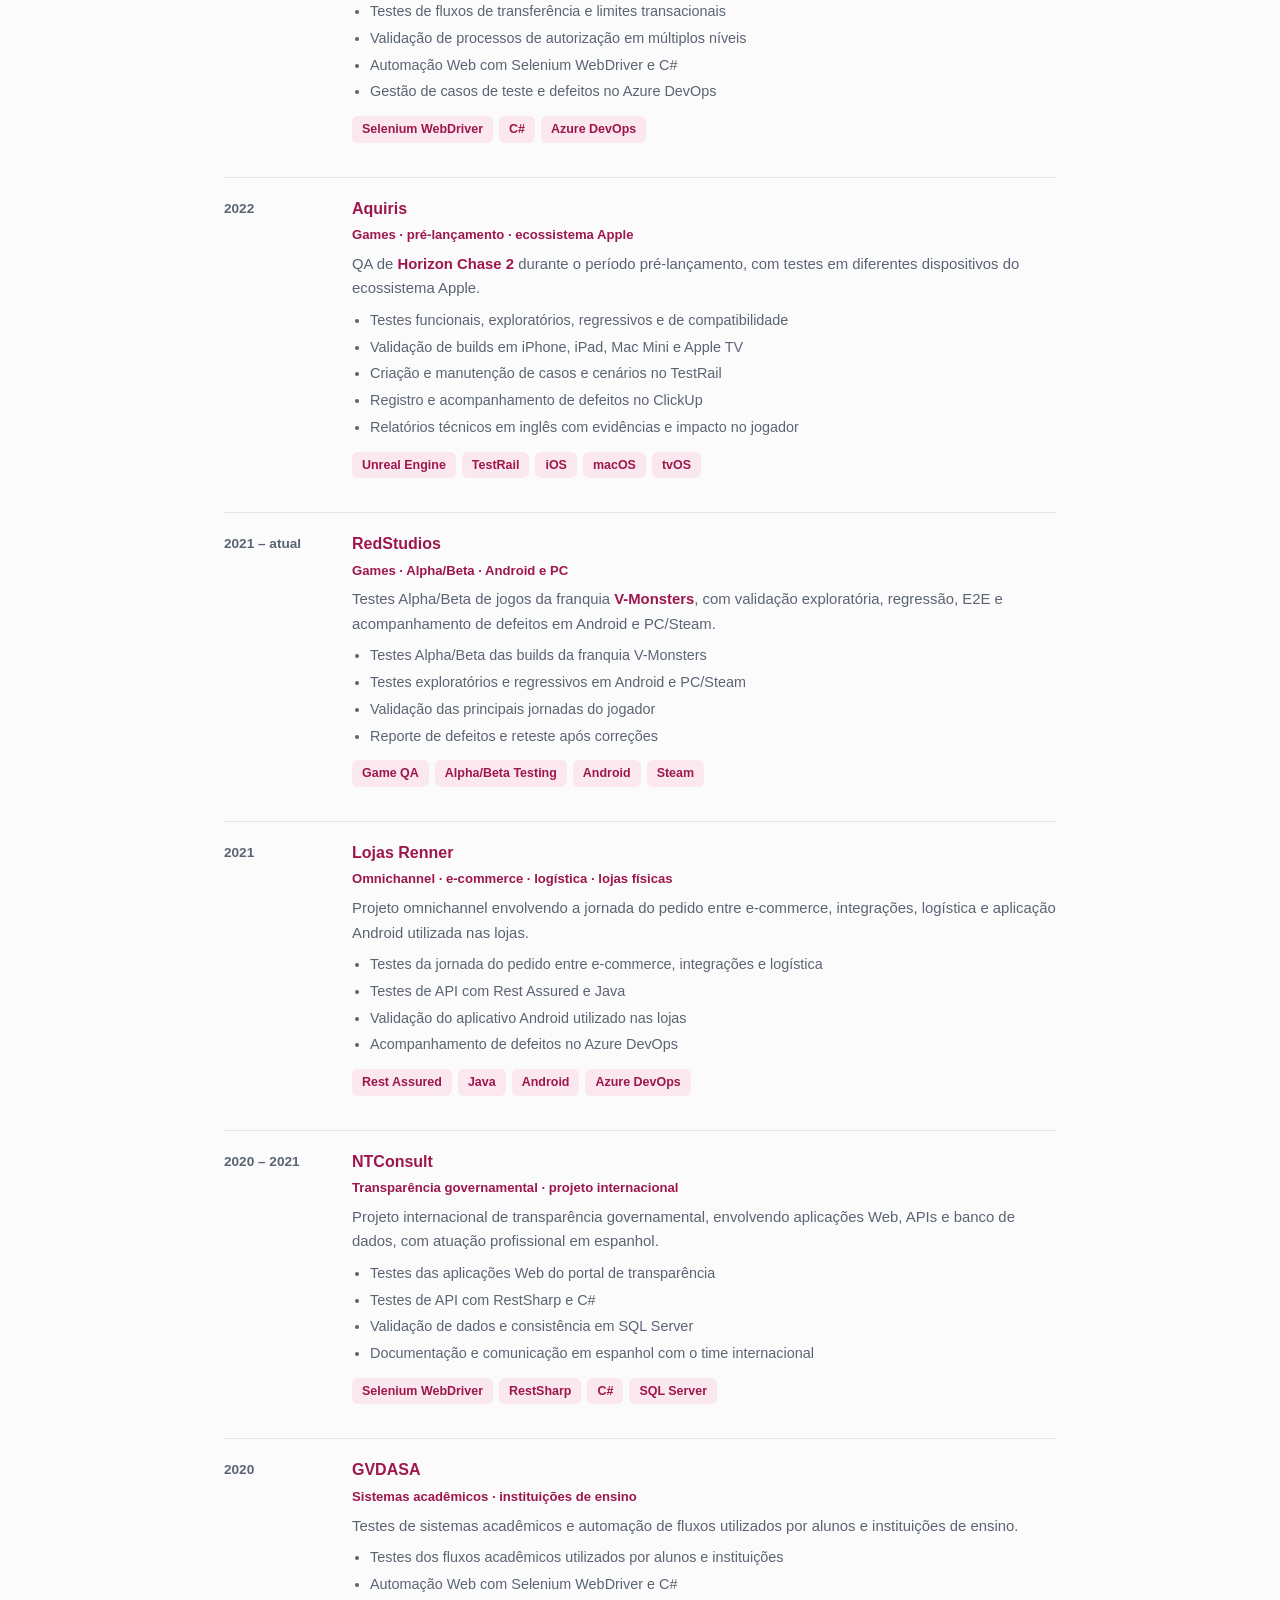
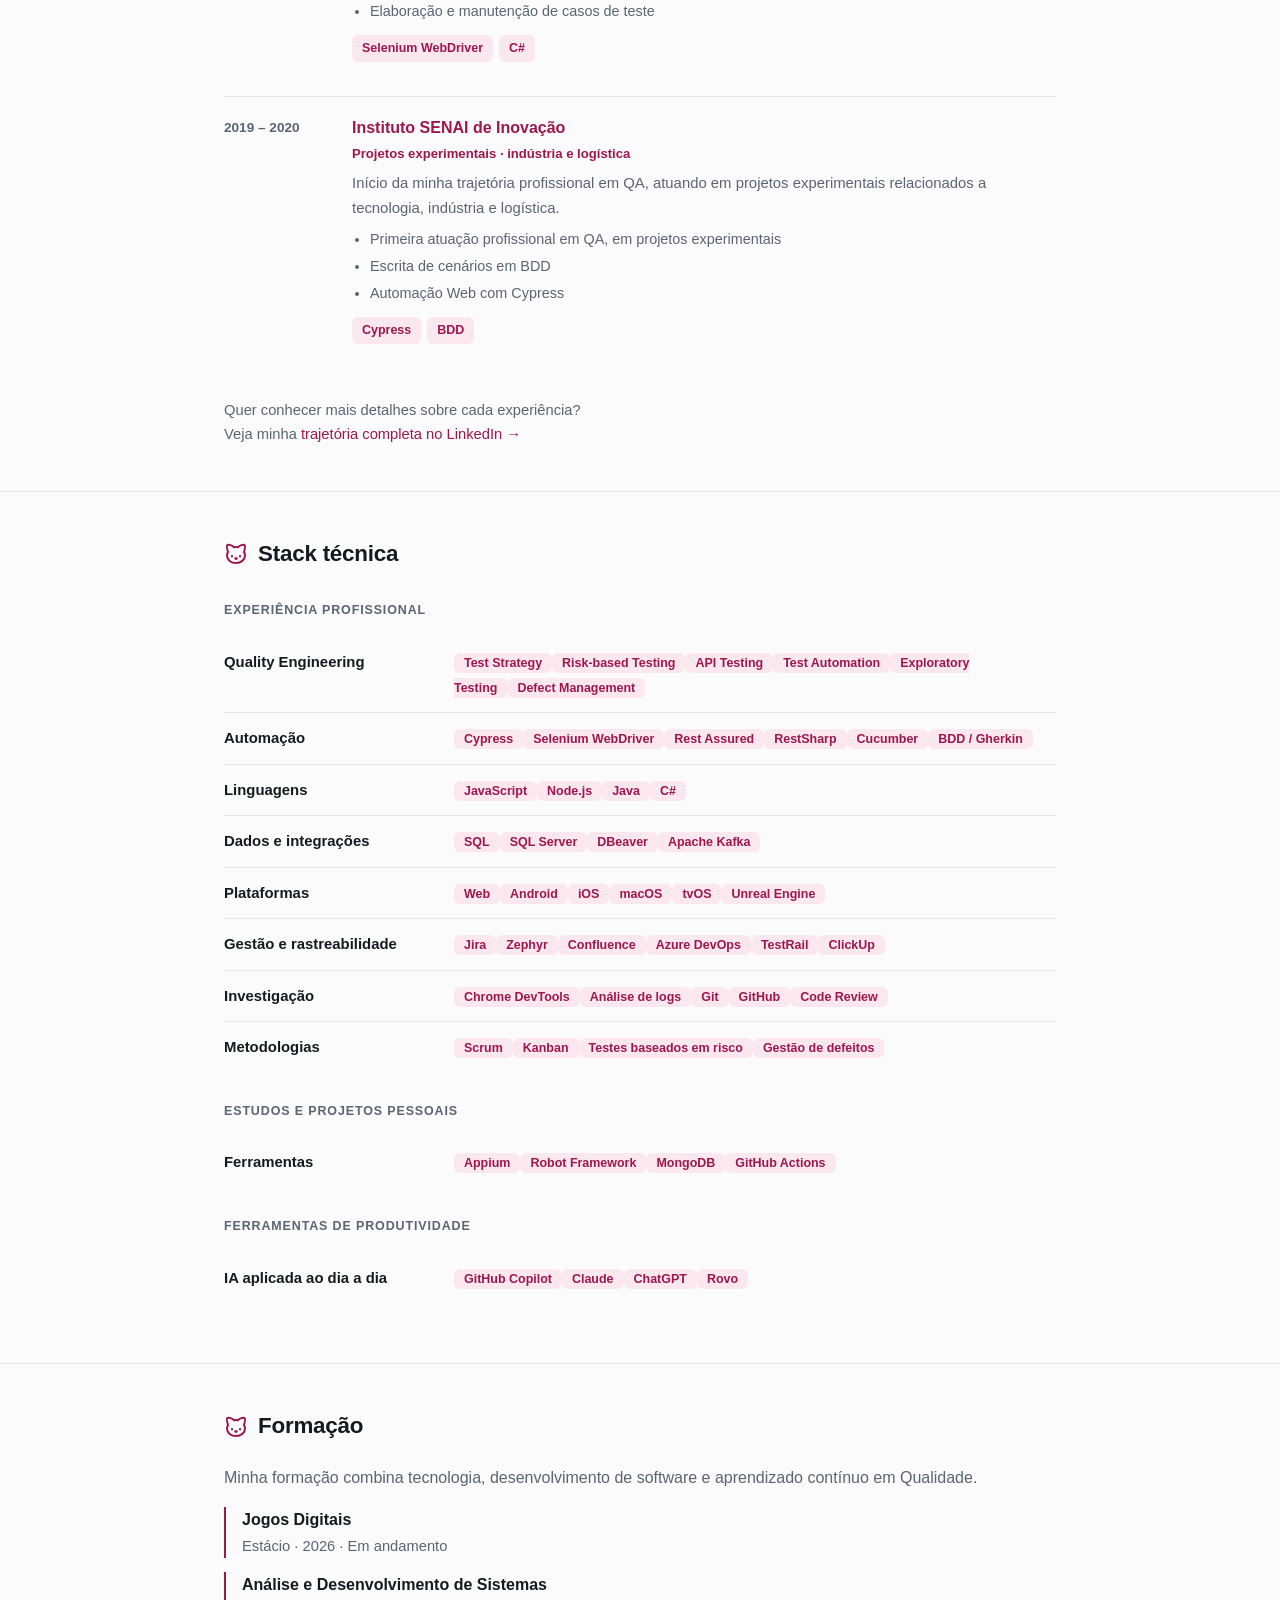
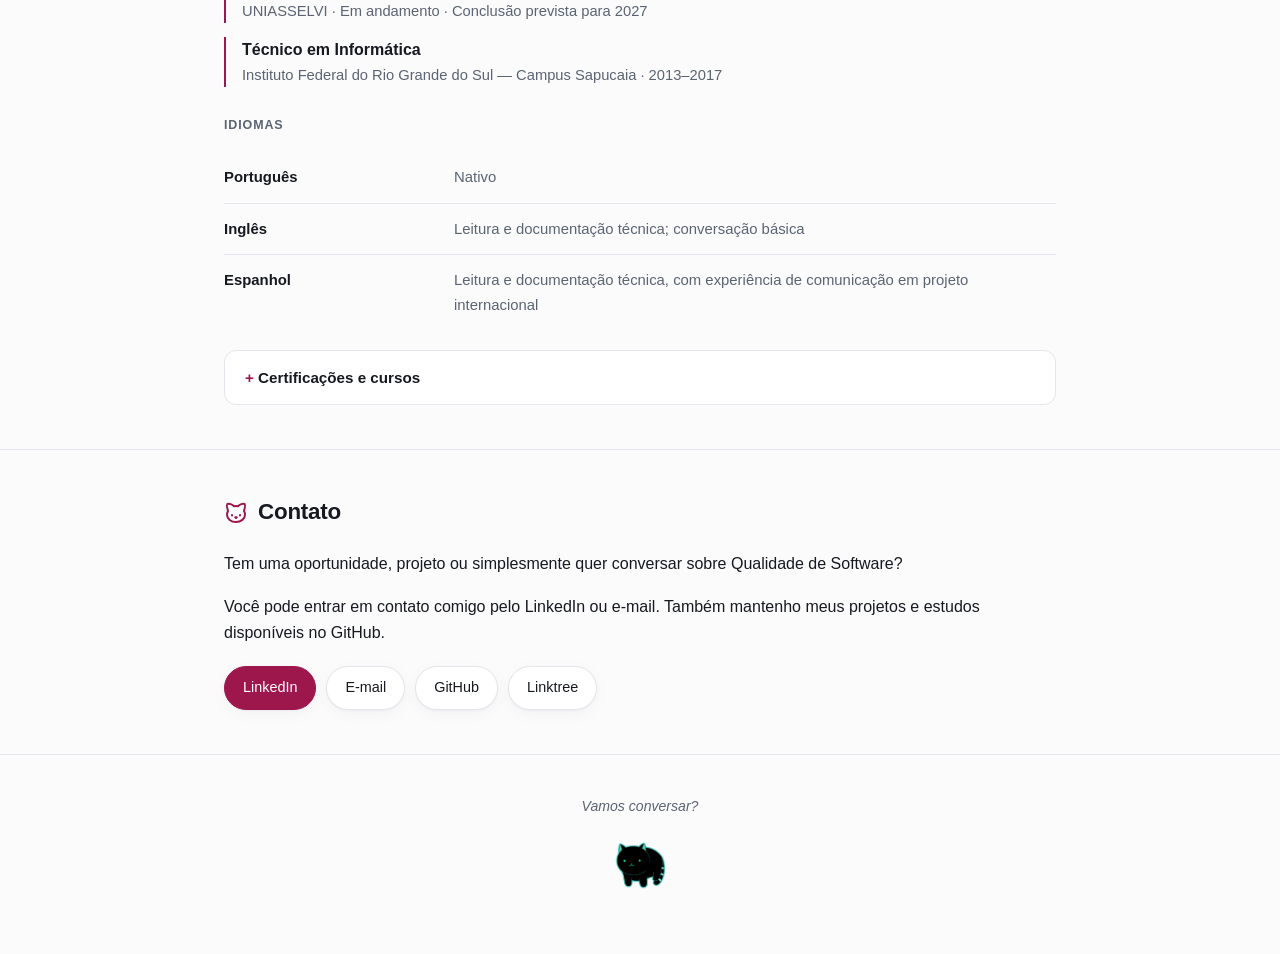
==== commit edbb854b: "docs(experiencia): adiciona os sites das empresas na linha do tempo Co-Authored-By: Claude Opus 5 (1" ====
--- a/docs/index.html
+++ b/docs/index.html
@@ -409,7 +409,7 @@
       <div class="job">
         <div class="period">2023 &ndash; 2026</div>
         <div>
-          <div class="company">Grupo Casas Bahia</div>
+          <div class="company"><a href="https://www.grupocasasbahia.com.br/">Grupo Casas Bahia</a></div>
           <div class="domain">Sistemas internos &middot; comissionamento &middot; regras financeiras</div>
           <p class="desc">Atuação em sistemas internos de jornada e cálculo de comissões, com regras de negócio de impacto financeiro.</p>
                     <ul>
@@ -426,7 +426,7 @@
       <div class="job">
         <div class="period">2022 &ndash; 2023</div>
         <div>
-          <div class="company">Banco Fibra</div>
+          <div class="company"><a href="https://bancofibra.com.br/">Banco Fibra</a></div>
           <div class="domain">Transferências &middot; limites transacionais &middot; autorização multinível</div>
           <p class="desc">Testes de fluxos financeiros envolvendo transferências, limites transacionais e processos de autorização em múltiplos níveis.</p>
                     <ul>
@@ -441,7 +441,7 @@
       <div class="job">
         <div class="period">2022</div>
         <div>
-          <div class="company">Aquiris</div>
+          <div class="company"><a href="https://www.aquiris.com.br/">Aquiris</a></div>
           <div class="domain">Games &middot; pré-lançamento &middot; ecossistema Apple</div>
           <p class="desc">QA de <strong><a href="https://www.horizonchase2.com/">Horizon Chase 2</a></strong> durante o período pré-lançamento, com testes em diferentes dispositivos do ecossistema Apple.</p>
                     <ul>
@@ -457,7 +457,7 @@
       <div class="job">
         <div class="period">2021 &ndash; atual</div>
         <div>
-          <div class="company">RedStudios</div>
+          <div class="company"><a href="https://redstudios.com.br/">RedStudios</a></div>
           <div class="domain">Games &middot; Alpha/Beta &middot; Android e PC</div>
           <p class="desc">Testes Alpha/Beta de jogos da franquia <strong><a href="https://vmonsters.com/">V-Monsters</a></strong>, com validação exploratória, regressão, E2E e acompanhamento de defeitos em Android e PC/Steam.</p>
                     <ul>
@@ -472,7 +472,7 @@
       <div class="job">
         <div class="period">2021</div>
         <div>
-          <div class="company">Lojas Renner</div>
+          <div class="company"><a href="https://www.lojasrennersa.com.br/">Lojas Renner</a></div>
           <div class="domain">Omnichannel &middot; e-commerce &middot; logística &middot; lojas físicas</div>
           <p class="desc">Projeto omnichannel envolvendo a jornada do pedido entre e-commerce, integrações, logística e aplicação Android utilizada nas lojas.</p>
                     <ul>
@@ -487,7 +487,7 @@
       <div class="job">
         <div class="period">2020 &ndash; 2021</div>
         <div>
-          <div class="company">NTConsult</div>
+          <div class="company"><a href="https://ntconsultcorp.com/pt/">NTConsult</a></div>
           <div class="domain">Transparência governamental &middot; projeto internacional</div>
           <p class="desc">Projeto internacional de transparência governamental, envolvendo aplicações Web, APIs e banco de dados, com atuação profissional em espanhol.</p>
                     <ul>
@@ -502,7 +502,7 @@
       <div class="job">
         <div class="period">2020</div>
         <div>
-          <div class="company">GVDASA</div>
+          <div class="company"><a href="https://gvdasa.com.br/">GVDASA</a></div>
           <div class="domain">Sistemas acadêmicos &middot; instituições de ensino</div>
           <p class="desc">Testes de sistemas acadêmicos e automação de fluxos utilizados por alunos e instituições de ensino.</p>
                     <ul>
@@ -516,7 +516,7 @@
       <div class="job">
         <div class="period">2019 &ndash; 2020</div>
         <div>
-          <div class="company">Instituto SENAI de Inovação</div>
+          <div class="company"><a href="https://institutos.senairs.org.br/metalmecanica/">Instituto SENAI de Inovação</a></div>
           <div class="domain">Projetos experimentais &middot; indústria e logística</div>
           <p class="desc">Início da minha trajetória profissional em QA, atuando em projetos experimentais relacionados a tecnologia, indústria e logística.</p>
                     <ul>
--- a/docs/style.css
+++ b/docs/style.css
@@ -69,16 +69,20 @@
   display: flex;
   align-items: center;
   justify-content: space-between;
-  gap: 16px;
+  gap: 12px;
   min-height: 56px;
 }
 
-.topbar nav { display: flex; gap: 20px; flex-wrap: wrap; }
+.topbar-actions { flex-shrink: 0; }
+
+.topbar nav { display: flex; gap: 12px; flex-wrap: nowrap; overflow-x: auto; scrollbar-width: none; }
+.topbar nav::-webkit-scrollbar { display: none; }
 
 .topbar nav a {
   color: var(--muted);
-  font-size: .9rem;
+  font-size: .84rem;
   font-weight: 500;
+  white-space: nowrap;
 }
 
 .topbar nav a:hover { color: var(--text); text-decoration: none; }
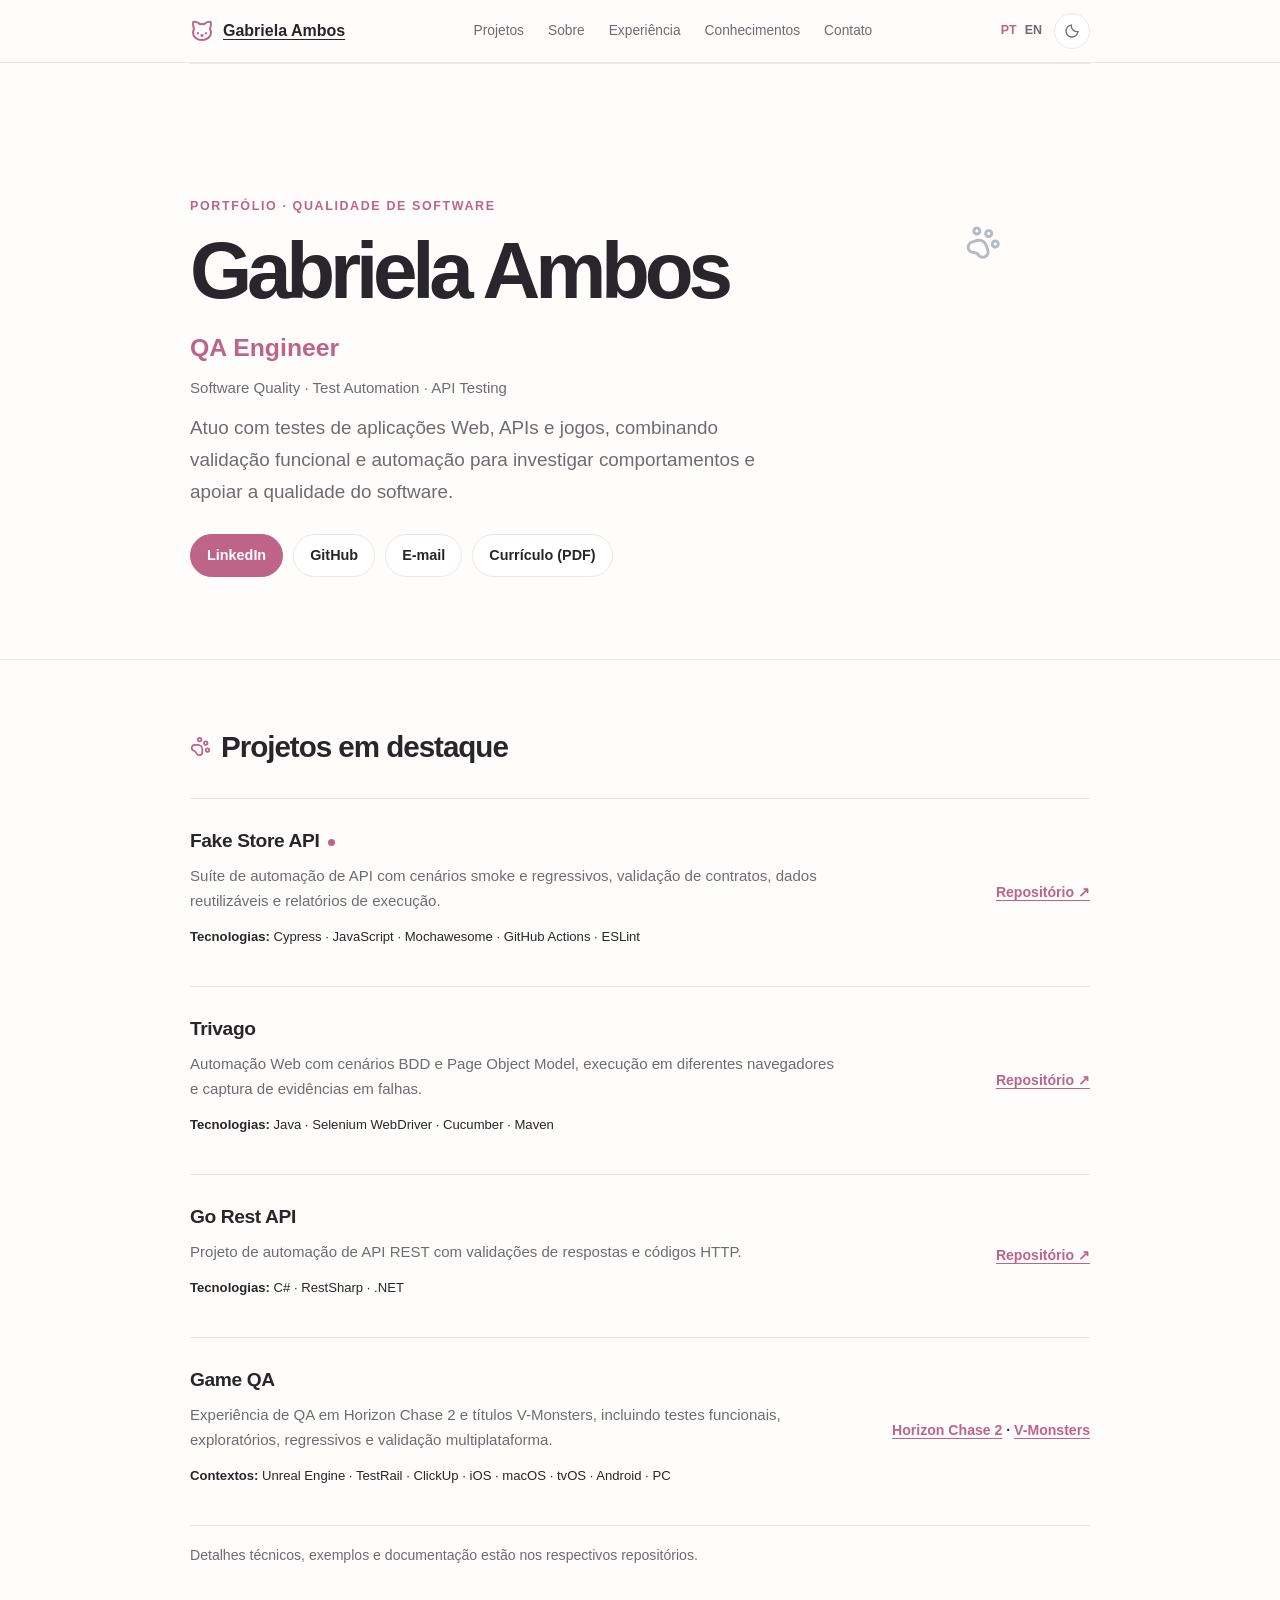
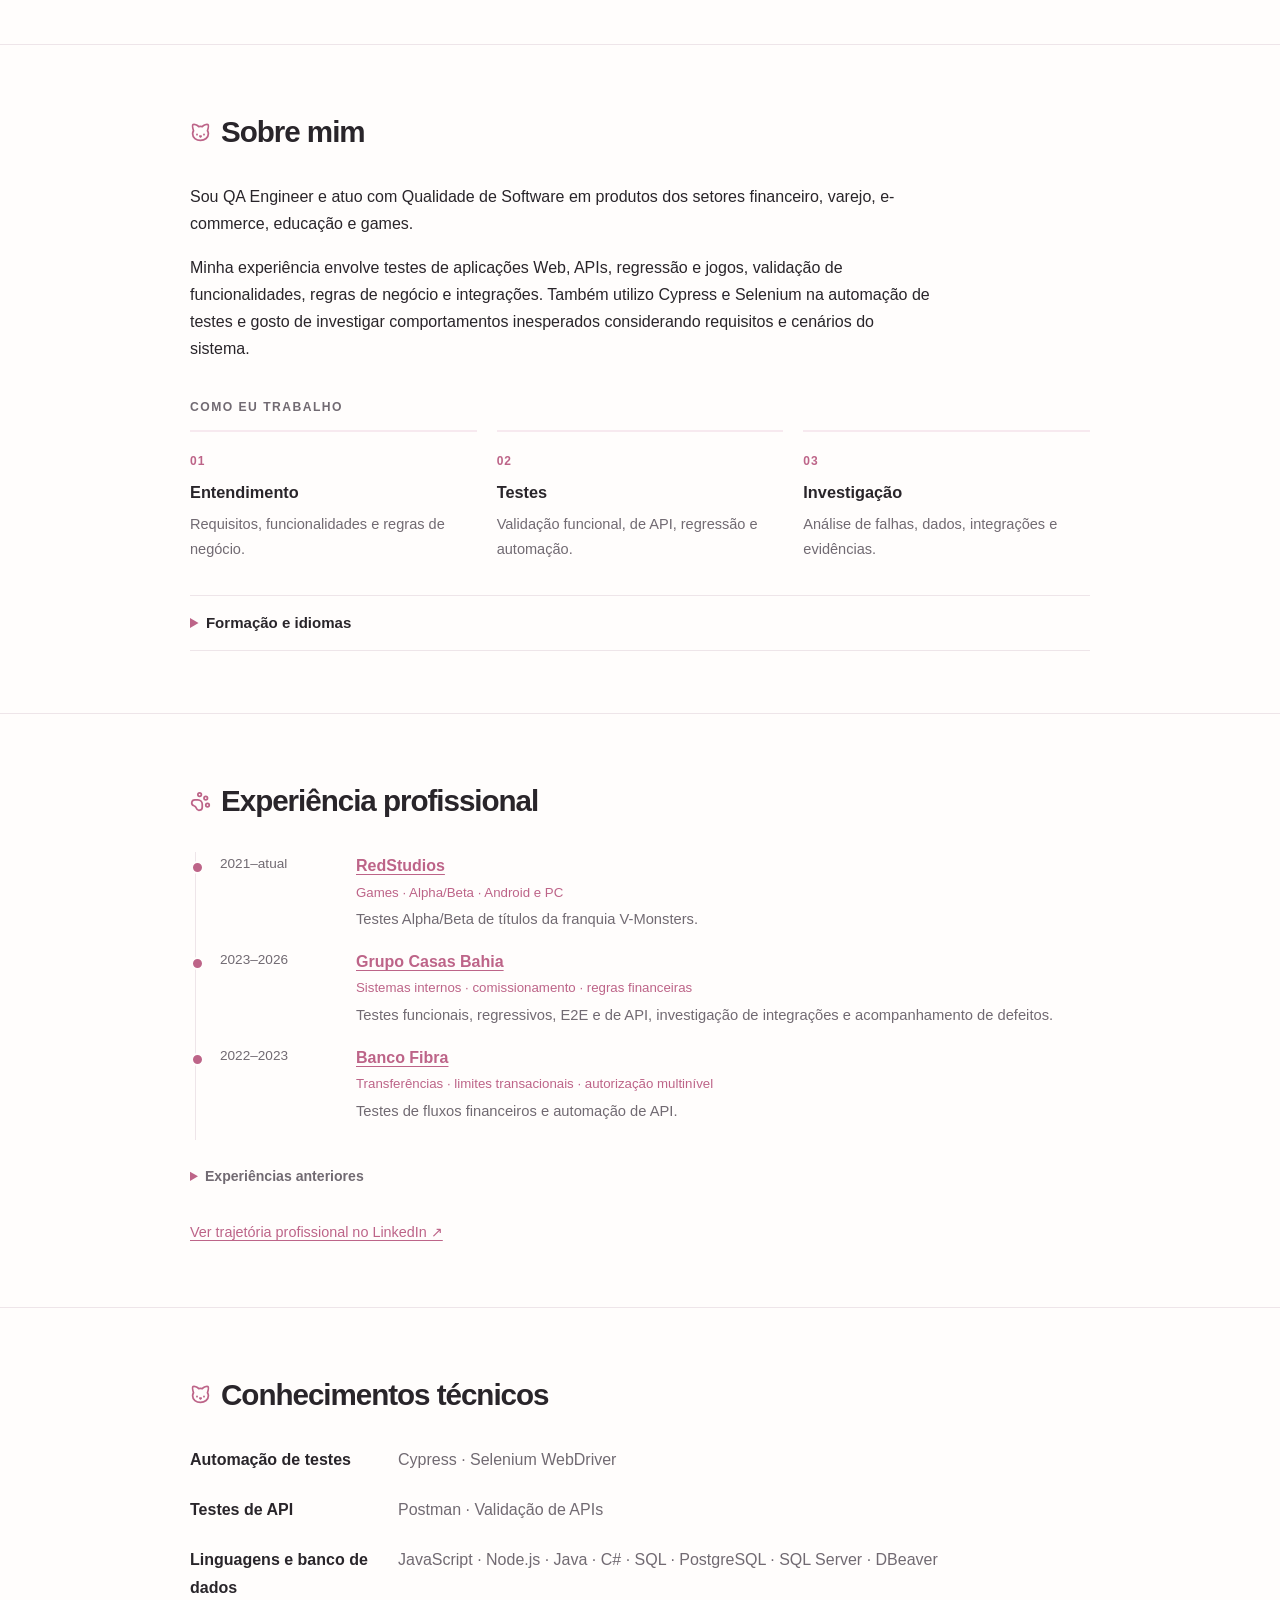
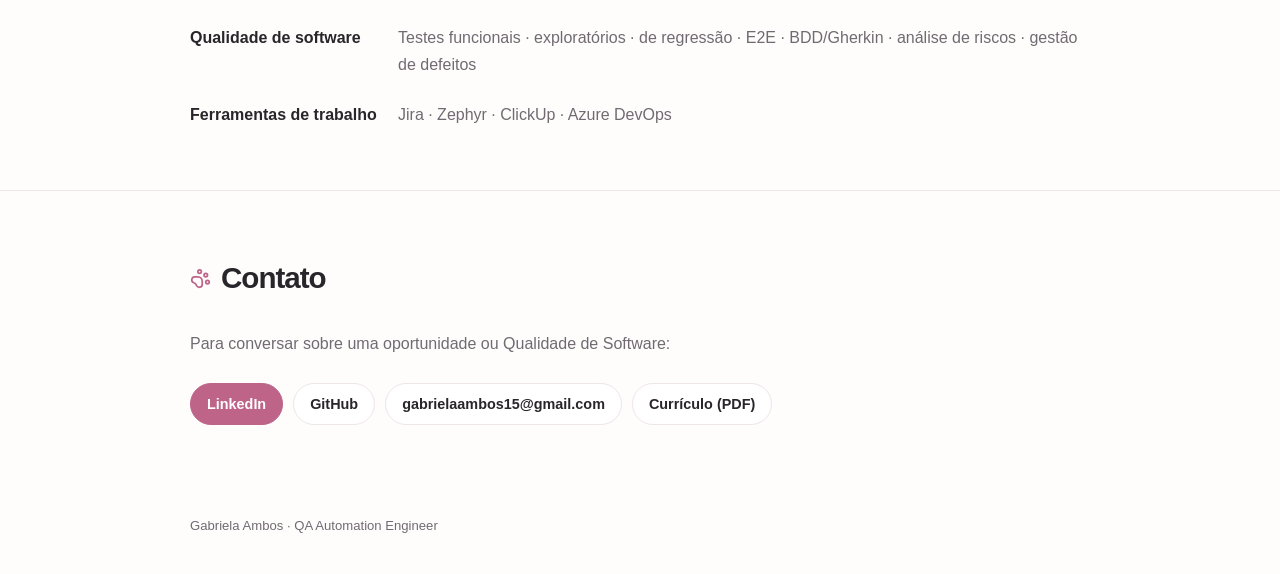
==== commit 937759b4: "Update layout" ====
--- a/docs/index.html
+++ b/docs/index.html
@@ -1,659 +1,156 @@
-<!DOCTYPE html>
-<html lang="pt-BR" data-theme="">
+<!doctype html>
+<html lang="pt-BR" data-theme="light">
 <head>
-<meta charset="utf-8">
-<meta name="viewport" content="width=device-width, initial-scale=1">
-<title>Gabriela Ambos | QA Engineer</title>
-<meta name="description" content="Portfólio de Gabriela Ambos, QA Engineer com mais de 6 anos de experiência em qualidade de software e automação de testes com Cypress, Selenium e testes de API.">
-<meta property="og:title" content="Gabriela Ambos | QA Engineer">
-<meta property="og:description" content="Portfólio de QA: automação de testes Web, APIs e mobile.">
-<meta property="og:type" content="website">
-<link rel="icon" href="assets/cat.svg">
-<link rel="stylesheet" href="style.css">
+  <meta charset="utf-8">
+  <meta name="viewport" content="width=device-width, initial-scale=1">
+  <title>Gabriela Ambos | QA Automation Engineer</title>
+  <meta name="description" content="Portfólio de Gabriela Ambos, QA Automation Engineer. Projetos em automação, testes de API, aplicações Web e QA de jogos.">
+  <meta property="og:title" content="Gabriela Ambos | QA Automation Engineer">
+  <meta property="og:description" content="Projetos e experiência em automação de testes, APIs, aplicações Web e QA de jogos.">
+  <meta property="og:type" content="website">
+  <meta property="og:locale" content="pt_BR">
+  <meta property="og:url" content="https://gabrielaambos.github.io/portfolio-qa/">
+  <link rel="canonical" href="https://gabrielaambos.github.io/portfolio-qa/">
+  <link rel="alternate" hreflang="pt-BR" href="https://gabrielaambos.github.io/portfolio-qa/">
+  <link rel="alternate" hreflang="en" href="https://gabrielaambos.github.io/portfolio-qa/en/">
+  <link rel="alternate" hreflang="x-default" href="https://gabrielaambos.github.io/portfolio-qa/">
+  <link rel="icon" href="assets/cat.svg">
+  <link rel="stylesheet" href="style.css">
 </head>
 <body>
+  <a class="skip-link" href="#main-content">Pular para o conteúdo</a>
+  <header class="topbar">
+    <div class="wrap">
+      <a class="brand" href="#inicio" aria-label="Gabriela Ambos, início"><svg aria-hidden="true" viewBox="0 0 24 24"><use href="assets/icons.svg#i-cat"/></svg><span>Gabriela Ambos</span></a>
+      <nav aria-label="Navegação principal">
+        <a href="#projetos">Projetos</a><a href="#sobre">Sobre</a><a href="#experiencia">Experiência</a><a href="#conhecimentos">Conhecimentos</a><a href="#contato">Contato</a>
+      </nav>
+      <div class="topbar-actions">
+        <div class="flags" role="group" aria-label="Idioma"><a href="index.html" aria-current="page" lang="pt-BR">PT</a><a href="en/" lang="en">EN</a></div>
+        <button class="theme-toggle" id="theme-toggle" type="button" aria-label="Ativar tema escuro">
+          <svg aria-hidden="true" class="icon-sun" viewBox="0 0 24 24" fill="none" stroke="currentColor" stroke-width="2" stroke-linecap="round"><circle cx="12" cy="12" r="4"/><path d="M12 2v2M12 20v2M4.93 4.93l1.41 1.41M17.66 17.66l1.41 1.41M2 12h2M20 12h2M6.34 17.66l-1.41 1.41M19.07 4.93l1.41-1.41"/></svg>
+          <svg aria-hidden="true" class="icon-moon" viewBox="0 0 24 24" fill="none" stroke="currentColor" stroke-width="2" stroke-linecap="round"><path d="M20.9 13A9 9 0 0 1 11 3.1 9 9 0 1 0 20.9 13Z"/></svg>
+        </button>
+      </div>
+    </div>
+  </header>
 
-<svg width="0" height="0" style="position:absolute" aria-hidden="true">
-  <defs>
-    <g id="i-cat" fill="none" stroke="currentColor" stroke-width="2" stroke-linecap="round" stroke-linejoin="round">
-      <path d="M12 5c.67 0 1.35.09 2 .26 1.78-2 5.03-2.84 6.42-2.26 1.4.58-.42 7-.42 7 .57 1.07 1 2.24 1 3.44C21 17.9 16.97 21 12 21s-9-3-9-7.56c0-1.25.5-2.4 1-3.44 0 0-1.89-6.42-.5-7 1.39-.58 4.72.23 6.5 2.23A9.04 9.04 0 0 1 12 5Z"/>
-      <path d="M8 14v.5"/><path d="M16 14v.5"/><path d="M11.25 16.25h1.5L12 17l-.75-.75Z"/>
-    </g>
-    <g id="i-paw" fill="none" stroke="currentColor" stroke-width="2" stroke-linecap="round" stroke-linejoin="round">
-      <circle cx="11" cy="4" r="2"/><circle cx="18" cy="8" r="2"/><circle cx="20" cy="16" r="2"/>
-      <path d="M9 10a5 5 0 0 1 5 5v3.5a3.5 3.5 0 0 1-6.84 1.045Q6.52 17.48 4.46 16.84A3.5 3.5 0 0 1 5.5 10Z"/>
-    </g>
-  </defs>
-</svg>
+  <main id="main-content">
+    <section class="hero wrap" id="inicio" aria-labelledby="hero-title">
+      <p class="eyebrow">Portfólio · Qualidade de Software</p>
+      <h1 id="hero-title">Gabriela Ambos</h1>
+      <p class="role">QA Engineer</p>
+      <p class="specialties">Software Quality · Test Automation · API Testing</p>
+      <p class="tagline">Atuo com testes de aplicações Web, APIs e jogos, combinando validação funcional e automação para investigar comportamentos e apoiar a qualidade do software.</p>
+      <div class="cta" aria-label="Links profissionais">
+        <a class="btn btn-primary" href="https://www.linkedin.com/in/gabrielaambos/">LinkedIn</a>
+        <a class="btn" href="https://github.com/GabrielaAmbos">GitHub</a>
+        <a class="btn" href="mailto:gabrielaambos15@gmail.com">E-mail</a>
+        <a class="btn" href="assets/cv/GabrielaAmbos-CV.pdf" target="_blank" rel="noopener">Currículo (PDF)</a>
+      </div>
+    </section>
 
-<header class="topbar">
-  <div class="wrap">
-    <nav>
-      <a href="#sobre">Sobre</a>
-      <a href="#projetos">Case Studies</a>
-      <a href="#qa-engineering">Quality Engineering</a>
-      <a href="#game-qa">Game QA</a>
-      <a href="#documentacao">Artefatos</a>
-      <a href="#experiencia">Experiência</a>
-      <a href="#habilidades">Stack</a>
-      <a href="#formacao">Formação</a>
-      <a href="#contato">Contato</a>
-    </nav>
-    <div class="topbar-actions">
-      <div class="flags">
-        <a href="index.html" aria-current="true"><img src="assets/bandeira-brasil.png" width="24" height="18" alt="Português"></a>
-        <a href="en.html"><img src="assets/bandeira-eua.png" width="24" height="18" alt="English"></a>
+    <section id="projetos" aria-labelledby="projects-title">
+      <div class="wrap">
+        <h2 class="section-heading" id="projects-title"><svg aria-hidden="true" viewBox="0 0 24 24"><use href="assets/icons.svg#i-paw"/></svg>Projetos em destaque</h2>
+        <div class="projects">
+          <article class="project featured">
+            <div><h3>Fake Store API</h3><p>Suíte de automação de API com cenários smoke e regressivos, validação de contratos, dados reutilizáveis e relatórios de execução.</p><p class="tech"><strong>Tecnologias:</strong> Cypress · JavaScript · Mochawesome · GitHub Actions · ESLint</p></div>
+            <a class="project-link" href="https://github.com/GabrielaAmbos/automacao-fake-store-api">Repositório <span aria-hidden="true">↗</span></a>
+          </article>
+          <article class="project">
+            <div><h3>Trivago</h3><p>Automação Web com cenários BDD e Page Object Model, execução em diferentes navegadores e captura de evidências em falhas.</p><p class="tech"><strong>Tecnologias:</strong> Java · Selenium WebDriver · Cucumber · Maven</p></div>
+            <a class="project-link" href="https://github.com/GabrielaAmbos/automacao-trivago">Repositório <span aria-hidden="true">↗</span></a>
+          </article>
+          <article class="project">
+            <div><h3>Go Rest API</h3><p>Projeto de automação de API REST com validações de respostas e códigos HTTP.</p><p class="tech"><strong>Tecnologias:</strong> C# · RestSharp · .NET</p></div>
+            <a class="project-link" href="https://github.com/GabrielaAmbos/automacao-go-rest-api">Repositório <span aria-hidden="true">↗</span></a>
+          </article>
+          <article class="project">
+            <div><h3>Game QA</h3><p>Experiência de QA em Horizon Chase 2 e títulos V-Monsters, incluindo testes funcionais, exploratórios, regressivos e validação multiplataforma.</p><p class="tech"><strong>Contextos:</strong> Unreal Engine · TestRail · ClickUp · iOS · macOS · tvOS · Android · PC</p></div>
+            <div class="project-link"><a href="https://www.horizonchase2.com/">Horizon Chase 2</a> · <a href="https://vmonsters.com/">V-Monsters</a></div>
+          </article>
+        </div>
+        <p class="project-note">Detalhes técnicos, exemplos e documentação estão nos respectivos repositórios.</p>
       </div>
-      <button class="theme-toggle" id="theme-toggle" aria-label="Alternar tema">
-        <svg class="icon-sun" viewBox="0 0 24 24" fill="none" stroke="currentColor" stroke-width="2" stroke-linecap="round"><circle cx="12" cy="12" r="4"/><path d="M12 2v2M12 20v2M4.93 4.93l1.41 1.41M17.66 17.66l1.41 1.41M2 12h2M20 12h2M6.34 17.66l-1.41 1.41M19.07 4.93l-1.41 1.41"/></svg>
-        <svg class="icon-moon" viewBox="0 0 24 24" fill="none" stroke="currentColor" stroke-width="2" stroke-linecap="round" stroke-linejoin="round"><path d="M12 3a6 6 0 0 0 9 9 9 9 0 1 1-9-9Z"/></svg>
-      </button>
-    </div>
-  </div>
-</header>
+    </section>
 
-<main>
+    <section id="sobre" aria-labelledby="about-title">
+      <div class="wrap">
+        <h2 class="section-heading" id="about-title"><svg aria-hidden="true" viewBox="0 0 24 24"><use href="assets/icons.svg#i-cat"/></svg>Sobre mim</h2>
+        <div class="about-copy">
+          <p>Sou QA Engineer e atuo com Qualidade de Software em produtos dos setores financeiro, varejo, e-commerce, educação e games.</p>
+          <p>Minha experiência envolve testes de aplicações Web, APIs, regressão e jogos, validação de funcionalidades, regras de negócio e integrações. Também utilizo Cypress e Selenium na automação de testes e gosto de investigar comportamentos inesperados considerando requisitos e cenários do sistema.</p>
+        </div>
+        <p class="subhead">Como eu trabalho</p>
+        <div class="steps">
+          <article class="step"><span class="n">01</span><h3>Entendimento</h3><p>Requisitos, funcionalidades e regras de negócio.</p></article>
+          <article class="step"><span class="n">02</span><h3>Testes</h3><p>Validação funcional, de API, regressão e automação.</p></article>
+          <article class="step"><span class="n">03</span><h3>Investigação</h3><p>Análise de falhas, dados, integrações e evidências.</p></article>
+        </div>
+        <details class="more-info">
+          <summary>Formação e idiomas</summary>
+          <div class="details-body">
+            <h3>Formação</h3>
+            <ul class="education">
+              <li>Jogos Digitais — Estácio · 2026 · Em andamento</li>
+              <li>Técnico em Informática — Instituto Federal do Rio Grande do Sul, Campus Sapucaia · 2013–2017</li>
+            </ul>
+            <h3>Idiomas</h3>
+            <ul class="lang-list"><li>Português: nativo</li><li>Inglês: leitura e documentação técnica; conversação básica</li></ul>
+          </div>
+        </details>
+      </div>
+    </section>
 
-<div class="hero wrap">
-  <h1>Gabriela Ambos</h1>
-  <p class="role">Engenharia de Qualidade &middot; Automação de Testes &middot; Qualidade de Software</p>
-  <p class="tagline">Gosto de entender os requisitos e os riscos do produto para encontrar as melhores formas de testar, automatizar e acompanhar a qualidade.</p>
-  <p class="location">6+ anos com QA &middot; Web &middot; APIs &middot; Mobile &middot; Games</p>
-  <div class="cta">
-    <a class="btn btn-primary" href="https://www.linkedin.com/in/gabrielaambos/">LinkedIn</a>
-    <a class="btn" href="mailto:gabrielaambos15@gmail.com">E-mail</a>
-    <a class="btn" href="https://github.com/GabrielaAmbos">GitHub</a>
-    <a class="btn" href="https://linktr.ee/gabrielaambos">Linktree</a>
-  </div>
-  <div class="stats">
-    <div class="stat"><span class="num">6+</span><span class="lbl">anos em QA</span></div>
-    <div class="stat"><span class="num">8</span><span class="lbl">empresas</span></div>
-    <div class="stat"><span class="num">5</span><span class="lbl">setores</span></div>
-    <div class="stat"><span class="num">6</span><span class="lbl">plataformas</span></div>
-    <div class="stat"><span class="num">40</span><span class="lbl">testes no Fake Store API</span></div>
-  </div>
-</div>
+    <section class="experience-section" id="experiencia" aria-labelledby="experience-title">
+      <div class="wrap">
+        <h2 class="section-heading" id="experience-title"><svg aria-hidden="true" viewBox="0 0 24 24"><use href="assets/icons.svg#i-paw"/></svg>Experiência profissional</h2>
+        <div class="timeline featured-timeline">
+          <article class="job"><div class="period">2021–atual</div><div><div class="company"><a href="https://redstudios.com.br/">RedStudios</a></div><span class="domain">Games · Alpha/Beta · Android e PC</span><p class="desc">Testes Alpha/Beta de títulos da franquia V-Monsters.</p></div></article>
+          <article class="job"><div class="period">2023–2026</div><div><div class="company"><a href="https://www.grupocasasbahia.com.br/">Grupo Casas Bahia</a></div><span class="domain">Sistemas internos · comissionamento · regras financeiras</span><p class="desc">Testes funcionais, regressivos, E2E e de API, investigação de integrações e acompanhamento de defeitos.</p></div></article>
+          <article class="job"><div class="period">2022–2023</div><div><div class="company"><a href="https://bancofibra.com.br/">Banco Fibra</a></div><span class="domain">Transferências · limites transacionais · autorização multinível</span><p class="desc">Testes de fluxos financeiros e automação de API.</p></div></article>
+        </div>
+        <details class="previous-experiences">
+          <summary>Experiências anteriores</summary>
+          <div class="previous-list">
+            <article class="previous-job"><span class="period">2022</span><p><strong><a href="https://www.aquiris.com.br/">Aquiris</a></strong> — QA Analyst em Horizon Chase 2, com testes em dispositivos Apple, gestão de casos e registro de defeitos.</p></article>
+            <article class="previous-job"><span class="period">2021</span><p><strong><a href="https://www.lojasrennersa.com.br/">Lojas Renner</a></strong> — Testes da jornada de pedido entre e-commerce, integrações, logística e aplicativo Android.</p></article>
+            <article class="previous-job"><span class="period">2020–2021</span><p><strong><a href="https://ntconsultcorp.com/pt/">NTConsult</a></strong> — Testes Web e de API e validação de dados em SQL Server.</p></article>
+            <article class="previous-job"><span class="period">2020</span><p><strong><a href="https://gvdasa.com.br/">GVDASA</a></strong> — Testes de sistemas acadêmicos e automação Web.</p></article>
+          </div>
+        </details>
+        <a class="resource-link" href="https://www.linkedin.com/in/gabrielaambos/">Ver trajetória profissional no LinkedIn ↗</a>
+      </div>
+    </section>
 
-<section id="sobre">
-  <div class="wrap">
-    <h2><svg viewBox="0 0 24 24"><use href="#i-cat"/></svg> Sobre mim</h2>
-    <p>Trabalho com Qualidade de Software há mais de 6 anos e, nesse tempo, tive a oportunidade de conhecer produtos e desafios bem diferentes — passando por <strong>finanças, varejo, e-commerce, educação e games</strong>.</p>
-    <p>Já trabalhei com sistemas que vão desde movimentações financeiras e cálculo de comissões até operações omnichannel e jogos multiplataforma. Essa variedade me ensinou a adaptar a forma de testar de acordo com o produto, o contexto e, principalmente, com os riscos envolvidos.</p>
-    <p>Gosto de olhar para a qualidade de forma mais ampla, não apenas pensando no que acontece na tela. Procuro entender <strong>como o produto funciona, quais são as regras de negócio, onde estão os riscos e como as diferentes partes do sistema se relacionam</strong>. A partir disso, busco encontrar a melhor forma de testar, investigar problemas e criar soluções que façam sentido para cada projeto.</p>
-    <p>Mais do que encontrar bugs, gosto de entender <strong>por que eles aconteceram e o que podemos fazer para evitar que aconteçam novamente</strong>.</p>
-    <p class="subhead">Como eu trabalho</p>
-    <div class="steps">
-      <div class="step"><span class="n">01</span><h4>Entendo o produto</h4><p>Analiso requisitos, regras de negócio e critérios de aceite antes de definir a estratégia de testes.</p></div>
-      <div class="step"><span class="n">02</span><h4>Identifico riscos</h4><p>Priorizo cenários considerando impacto no negócio, frequência de uso e probabilidade de falha.</p></div>
-      <div class="step"><span class="n">03</span><h4>Escolho a abordagem</h4><p>Combino testes exploratórios, funcionais, de API, integração, banco de dados e automação conforme o risco.</p></div>
-      <div class="step"><span class="n">04</span><h4>Investigo</h4><p>Não trato o bug apenas como resultado esperado diferente do obtido: investigo logs, APIs, dados e integrações para entender o comportamento.</p></div>
-      <div class="step"><span class="n">05</span><h4>Automatizo o que faz sentido</h4><p>Automação serve para reduzir regressão e acelerar o feedback, não para aumentar o número de testes.</p></div>
-      <div class="step"><span class="n">06</span><h4>Comunico qualidade</h4><p>Transformo os resultados dos testes em evidências que ajudam o time a decidir se uma entrega está pronta.</p></div>
-    </div>
-  </div>
-</section>
+    <section id="conhecimentos" aria-labelledby="skills-title">
+      <div class="wrap">
+        <h2 class="section-heading" id="skills-title"><svg aria-hidden="true" viewBox="0 0 24 24"><use href="assets/icons.svg#i-cat"/></svg>Conhecimentos técnicos</h2>
+        <dl class="skills">
+          <div class="skill-row"><dt>Automação de testes</dt><dd>Cypress · Selenium WebDriver</dd></div>
+          <div class="skill-row"><dt>Testes de API</dt><dd>Postman · Validação de APIs</dd></div>
+          <div class="skill-row"><dt>Linguagens e banco de dados</dt><dd>JavaScript · Node.js · Java · C# · SQL · PostgreSQL · SQL Server · DBeaver</dd></div>
+          <div class="skill-row"><dt>Qualidade de software</dt><dd>Testes funcionais · exploratórios · de regressão · E2E · BDD/Gherkin · análise de riscos · gestão de defeitos</dd></div>
+          <div class="skill-row"><dt>Ferramentas de trabalho</dt><dd>Jira · Zephyr · ClickUp · Azure DevOps</dd></div>
+        </dl>
+      </div>
+    </section>
 
-<section id="projetos">
-  <div class="wrap">
-    <h2><svg viewBox="0 0 24 24"><use href="#i-cat"/></svg> Case studies de automação</h2>
-    <p class="lead">Aqui estão alguns projetos que desenvolvi para praticar e demonstrar diferentes abordagens de automação de testes, desde APIs até jornadas Web E2E.</p>
-
-    <div class="projects">
-      <article class="card case">
-        <h3>Fake Store API</h3>
-        <p class="subhead">Problema</p>
-        <p>Como garantir rapidamente que os principais endpoints da API continuam funcionando após alterações?</p>
-        <p class="subhead">Minha abordagem</p>
-        <ul>
-          <li>Análise dos endpoints públicos e definição dos cenários por recurso</li>
-          <li>Cobertura de happy path e cenários negativos</li>
-          <li>Validação de contrato dos objetos retornados</li>
-          <li>Separação entre suíte smoke e regressão por tags</li>
-          <li>Custom commands e fixtures para reaproveitamento</li>
-          <li>Geração de evidências com relatórios Mochawesome</li>
-          <li>Integração contínua com GitHub Actions e hook de pre-push</li>
-        </ul>
-        <p class="subhead">Resultado</p>
-        <div class="metrics"><div class="metric"><span class="num">40</span><span class="lbl">testes</span></div><div class="metric"><span class="num">4</span><span class="lbl">recursos</span></div><div class="metric"><span class="num">7</span><span class="lbl">testes smoke</span></div></div>
-        <p class="subhead">Stack</p>
-        <div class="tags"><span class="tag">Cypress</span><span class="tag">JavaScript</span><span class="tag">Node.js</span><span class="tag">GitHub Actions</span><span class="tag">Mochawesome</span><span class="tag">ESLint</span></div>
-        <p class="subhead">Evidências</p>
-        <div class="evidence"><a class="btn" href="https://github.com/GabrielaAmbos/automacao-fake-store-api">GitHub</a><a class="btn" href="https://gabrielaambos.github.io/automacao-fake-store-api/">Relatório de execução</a></div>
-      </article>
-
-      <article class="card case">
-        <h3>Trivago</h3>
-        <p class="subhead">Problema</p>
-        <p>Como validar busca, ordenação e filtros em um site real, cujos dados mudam a cada execução?</p>
-        <p class="subhead">Minha abordagem</p>
-        <ul>
-          <li>Cenários escritos em Gherkin, próximos da linguagem de negócio</li>
-          <li>Arquitetura em Page Object Model para isolar mudanças de interface</li>
-          <li>Validações preparadas para dados dinâmicos, sem depender de valores fixos</li>
-          <li>Execução headless e em três navegadores</li>
-          <li>Captura automática de screenshot no momento da falha</li>
-          <li>Relatório de execução versionado no repositório</li>
-        </ul>
-        <p class="subhead">Resultado</p>
-        <div class="metrics"><div class="metric"><span class="num">15</span><span class="lbl">cenários</span></div><div class="metric"><span class="num">3</span><span class="lbl">navegadores</span></div><div class="metric"><span class="num">1</span><span class="lbl">feature E2E</span></div></div>
-        <p class="subhead">Stack</p>
-        <div class="tags"><span class="tag">Java</span><span class="tag">Selenium WebDriver</span><span class="tag">Cucumber</span><span class="tag">Maven</span><span class="tag">BDD</span></div>
-        <p class="subhead">Evidências</p>
-        <div class="evidence"><a class="btn" href="https://github.com/GabrielaAmbos/automacao-trivago">GitHub</a><a class="btn" href="https://htmlpreview.github.io/?https://github.com/GabrielaAmbos/automacao-trivago/blob/main/docs/relatorio-execucao.html">Relatório de execução</a></div>
-      </article>
-
-      <article class="card case">
-        <h3>Go Rest API</h3>
-        <p class="subhead">Problema</p>
-        <p>Como validar contratos, respostas e status HTTP de uma API REST usando o ecossistema .NET?</p>
-        <p class="subhead">Minha abordagem</p>
-        <ul>
-          <li>Estruturação dos testes com RestSharp em C#</li>
-          <li>Validação de contrato, corpo da resposta e status HTTP</li>
-          <li>Organização simples, priorizando legibilidade e manutenção</li>
-        </ul>
-        <p class="subhead">Resultado</p>
-        <div class="metrics"><div class="metric"><span class="num">REST</span><span class="lbl">foco</span></div><div class="metric"><span class="num">C#</span><span class="lbl">linguagem</span></div></div>
-        <p class="subhead">Stack</p>
-        <div class="tags"><span class="tag">C#</span><span class="tag">RestSharp</span><span class="tag">.NET</span></div>
-        <p class="subhead">Evidências</p>
-        <div class="evidence"><a class="btn" href="https://github.com/GabrielaAmbos/automacao-go-rest-api">GitHub</a></div>
-      </article>
-    </div>
-
-    <details>
-      <summary>Outros projetos e estudos</summary>
-      <div class="details-body">
-        <p class="lead">Além dos projetos principais, mantenho repositórios voltados ao estudo e à prática de diferentes ferramentas e stacks de automação.</p>
-
-        <p class="subhead">Automação Web</p>
-        <div class="table-scroll"><table>
-          <tr><td><a href="https://github.com/GabrielaAmbos/automacao-busca-cep-correios">Busca CEP Correios</a></td><td>Automação de cenários Web escritos em BDD</td><td>C# &middot; Selenium &middot; SpecFlow</td></tr>
-          <tr><td><a href="https://github.com/GabrielaAmbos/cadastro-de-usuarios">Cadastro de Usuários</a></td><td>Automação do fluxo de cadastro de usuários em aplicação Web</td><td>C# &middot; Selenium</td></tr>
-          <tr><td><a href="https://github.com/GabrielaAmbos/automacao-automationpractice">Automation Practice</a></td><td>Automação de jornadas em uma aplicação de e-commerce</td><td>Java &middot; Selenium</td></tr>
-        </table></div>
-
-        <p class="subhead">Automação de APIs</p>
-        <div class="table-scroll"><table>
-          <tr><td><a href="https://github.com/GabrielaAmbos/automacao-reqres">Reqres API</a></td><td>Automação da criação e consulta de usuários em uma API REST</td><td>Java &middot; Rest Assured</td></tr>
-          <tr><td><a href="https://github.com/GabrielaAmbos/desafio-automacao-serve-rest">ServeRest</a></td><td>Testes automatizados de uma API de e-commerce</td><td>C# &middot; RestSharp</td></tr>
-        </table></div>
-
-        <p class="subhead">Outros frameworks</p>
-        <div class="table-scroll"><table>
-          <tr><td><a href="https://github.com/GabrielaAmbos/curso-alura-appium">Automação Mobile com Appium</a></td><td>Projeto de estudo voltado à automação de aplicações Android</td><td>Java &middot; Appium</td></tr>
-          <tr><td><a href="https://github.com/GabrielaAmbos/robot-framework-ninjapixel">Robot Framework</a></td><td>Projetos introdutórios de automação Web utilizando Robot Framework</td><td>Python &middot; Robot Framework</td></tr>
-        </table></div>
-      </div>
-    </details>
-  </div>
-</section>
-
-<section id="qa-engineering">
-  <div class="wrap">
-    <h2><svg viewBox="0 0 24 24"><use href="#i-cat"/></svg> Quality Engineering</h2>
-    <p class="lead">As frentes em que atuo no ciclo de qualidade, das decisões de estratégia à investigação técnica.</p>
-    <div class="qa-grid">
-      <div class="card"><h4>Estratégia de testes</h4><p>Testes baseados em risco, planejamento, análise de requisitos e definição de critérios de aceite.</p></div>
-      <div class="card"><h4>Qualidade de APIs</h4><p>REST e SOAP, validação de contratos, cenários negativos e testes de integração.</p></div>
-      <div class="card"><h4>Validação de dados</h4><p>SQL e SQL Server para verificar consistência, integridade e efeito das operações no banco.</p></div>
-      <div class="card"><h4>Automação</h4><p>Cypress, Selenium WebDriver, Rest Assured, RestSharp e Appium, aplicados conforme o risco do fluxo.</p></div>
-      <div class="card"><h4>Entrega</h4><p>Git, CI/CD com GitHub Actions, relatórios de execução e evidências versionadas.</p></div>
-      <div class="card"><h4>Investigação</h4><p>Chrome DevTools, análise de logs, Kafka e inspeção de APIs para entender o comportamento por trás do defeito.</p></div>
-    </div>
-  </div>
-</section>
-
-<section id="game-qa">
-  <div class="wrap">
-    <h2><svg viewBox="0 0 24 24"><use href="#i-cat"/></svg> Game QA</h2>
-    <p class="lead">Além de aplicações Web e APIs, também tenho experiência com Quality Assurance aplicado a jogos, atuando em diferentes fases do desenvolvimento e em múltiplas plataformas.</p>
-    <p class="lead">Nesse contexto, meu trabalho envolve principalmente testes exploratórios e regressivos, validação de builds, identificação e acompanhamento de defeitos, compatibilidade entre plataformas e avaliação da experiência do jogador.</p>
-
-    <div class="qa-grid">
-      <div class="card"><h4>QA multiplataforma</h4><p>iOS · macOS · tvOS · Android · PC</p></div>
-      <div class="card"><h4>Tipos de teste</h4><p>Exploratório · Funcional · Regressão · Compatibilidade · Usabilidade</p></div>
-      <div class="card"><h4>Produção</h4><p>Validação de builds · Triagem de defeitos · Reteste · Validação de release</p></div>
-    </div>
-
-    <div class="game-cards">
-      <article class="card game-card">
-        <img class="game-cover" src="assets/games/hc2.jpg" alt="Capa de Horizon Chase 2" loading="lazy" width="450" height="250">
-        <div>
-          <h3><a href="https://www.horizonchase2.com/">Horizon Chase 2</a></h3>
-          <p class="role">Aquiris &middot; QA Analyst &middot; Pré-lançamento</p>
-          <p>Participei da garantia da qualidade de Horizon Chase 2 durante o período anterior ao lançamento, trabalhando junto às equipes de desenvolvimento, game design, arte e produção.</p>
-          <details>
-            <summary>Ver detalhes</summary>
-            <div class="details-body">
-              <ul>
-            <li>Testes funcionais, exploratórios, regressivos e de compatibilidade</li>
-            <li>Validação contínua de novas builds e retestes após correções</li>
-            <li>Testes em iPhone, iPad, Mac Mini e Apple TV</li>
-            <li>Validação de consistência entre iOS, macOS e tvOS</li>
-            <li>Criação e manutenção de planos, casos e cenários no TestRail</li>
-            <li>Registro e acompanhamento de defeitos no ClickUp</li>
-            <li>Relatórios técnicos em inglês com passos de reprodução, evidências, ambiente, severidade e impacto no jogador</li>
-              </ul>
-            </div>
-          </details>
-          <div class="tags"><span class="tag">Unreal Engine</span><span class="tag">TestRail</span><span class="tag">ClickUp</span><span class="tag">iOS</span><span class="tag">macOS</span><span class="tag">tvOS</span></div>
-        </div>
-      </article>
-
-      <article class="card game-card">
-        <img class="game-cover" src="assets/games/vmonsters-mobile.webp" alt="Capa de V-Monsters Mobile" loading="lazy" width="450" height="250">
-        <div>
-          <h3>V-Monsters Mobile</h3>
-          <p class="role">RedStudios &middot; Alpha/Beta QA</p>
-          <p>Jogo mobile de coleção, treinamento e evolução de monstros.</p>
-          <details>
-            <summary>Ver detalhes</summary>
-            <div class="details-body">
-              <ul>
-            <li>Testes exploratórios</li>
-            <li>Testes regressivos</li>
-            <li>Validação das principais jornadas</li>
-            <li>Testes end-to-end</li>
-            <li>Identificação e reporte de defeitos</li>
-            <li>Reteste de correções</li>
-            <li>Sugestões de usabilidade</li>
-              </ul>
-            </div>
-          </details>
-          <div class="tags"><span class="tag">Android</span><span class="tag">Exploratory</span><span class="tag">Regression</span></div>
-        </div>
-      </article>
-
-      <article class="card game-card">
-        <img class="game-cover" src="assets/games/vmonsters-digital-farm.webp" alt="Capa de V-Monsters Digital Farm" loading="lazy" width="450" height="250">
-        <div>
-          <h3><a href="https://store.steampowered.com/app/2575100/VMonsters_Digital_Farm/">V-Monsters Digital Farm</a></h3>
-          <p class="role">RedStudios &middot; Alpha/Beta QA</p>
-          <p>Projeto da franquia voltado para PC, com foco em uma experiência de criação e interação com monstros.</p>
-          <details>
-            <summary>Ver detalhes</summary>
-            <div class="details-body">
-              <ul>
-            <li>Testes exploratórios das builds</li>
-            <li>Regressão após alterações e correções</li>
-            <li>Validação das principais jornadas do jogador</li>
-            <li>Identificação e acompanhamento de defeitos</li>
-            <li>Retestes</li>
-            <li>Feedback de usabilidade e experiência do jogador</li>
-              </ul>
-            </div>
-          </details>
-          <div class="tags"><span class="tag">PC / Steam</span><span class="tag">E2E</span><span class="tag">Regression</span></div>
-        </div>
-      </article>
-
-      <article class="card game-card">
-        <img class="game-cover" src="assets/games/vmonsters-forgotten-link.webp" alt="Capa de V-Monsters Forgotten Link" loading="lazy" width="450" height="250">
-        <div>
-          <h3><a href="https://store.steampowered.com/app/3677780/VMonsters_Forgotten_Link/">V-Monsters Forgotten Link</a></h3>
-          <p class="role">RedStudios &middot; Alpha QA &middot; Em desenvolvimento</p>
-          <p>Novo título da franquia atualmente em desenvolvimento. Realizo testes periódicos da demo, acompanhando novas versões disponibilizadas para validação.</p>
-          <details>
-            <summary>Ver detalhes</summary>
-            <div class="details-body">
-              <ul>
-            <li>Alpha testing</li>
-            <li>Testes exploratórios</li>
-            <li>Regressão</li>
-            <li>Identificação de comportamentos inesperados</li>
-            <li>Reporte de defeitos</li>
-            <li>Reteste após correções</li>
-            <li>Feedback de usabilidade</li>
-              </ul>
-            </div>
-          </details>
-          <div class="tags"><span class="tag">PC / Steam</span><span class="tag">Exploratory</span><span class="tag">Usability</span></div>
-        </div>
-      </article>
-    </div>
-
-    <p class="subhead">O que testo em jogos</p>
-    <div class="qa-grid">
-      <div class="card"><h4>Funcionalidade</h4><p>Menus, controles, progressão, interações, estados do jogo e comportamentos esperados.</p></div>
-      <div class="card"><h4>Exploratório</h4><p>Uso do jogo além do caminho esperado para encontrar situações não previstas.</p></div>
-      <div class="card"><h4>Regressão</h4><p>Validação de funcionalidades existentes após correções ou novas implementações.</p></div>
-      <div class="card"><h4>Compatibilidade</h4><p>Comportamentos específicos entre dispositivos e plataformas.</p></div>
-      <div class="card"><h4>Usabilidade</h4><p>Fluxos confusos, feedback insuficiente, dificuldade de entendimento e outros pontos que afetem a experiência.</p></div>
-      <div class="card"><h4>Defeitos</h4><p>Reprodução, evidências, contexto da falha, impacto e reteste após correção.</p></div>
-    </div>
-  </div>
-</section>
-
-<section id="documentacao">
-  <div class="wrap">
-    <h2><svg viewBox="0 0 24 24"><use href="#i-cat"/></svg> Documentação e artefatos de QA</h2>
-    <p class="lead">Automação é apenas uma parte do processo de qualidade. Ao longo da minha carreira, também trabalhei com planejamento, análise de requisitos, casos de teste, BDD, gestão de riscos, rastreabilidade e documentação de defeitos.</p>
-    <p class="lead">Os exemplos abaixo utilizam contextos fictícios ou dados públicos para demonstrar como estruturo esses artefatos sem expor informações confidenciais dos projetos em que trabalhei.</p>
-
-    <div class="projects">
-      <article class="card">
-        <h3>Plano de Testes</h3>
-        <p>Estrutura utilizada para organizar a estratégia de qualidade de uma entrega, incluindo objetivo, escopo, riscos, tipos de teste, ambiente, critérios de entrada e saída e planejamento das execuções.</p>
-        <div class="tags"><span class="tag">Test Planning</span><span class="tag">Risk Analysis</span><span class="tag">Test Strategy</span></div>
-        <a class="card-link" href="https://github.com/GabrielaAmbos/qa-templates/blob/main/documentacao/plano-de-teste.md">Ver no GitHub &rarr;</a>
-      </article>
-
-      <article class="card">
-        <h3>Caso de Teste</h3>
-        <p>Estrutura para transformar requisitos e regras de negócio em casos de teste claros, reproduzíveis e rastreáveis, com pré-condições, massa de dados, passos, resultado esperado e status.</p>
-        <div class="tags"><span class="tag">Test Design</span><span class="tag">Functional Testing</span><span class="tag">Traceability</span></div>
-        <a class="card-link" href="https://github.com/GabrielaAmbos/qa-templates/blob/main/documentacao/caso-de-teste.md">Ver no GitHub &rarr;</a>
-      </article>
-
-      <article class="card">
-        <h3>Cenários BDD / Gherkin</h3>
-        <p>Regras de negócio transformadas em cenários Given/When/Then, mantendo uma linguagem compreensível para QA, desenvolvimento e negócio.</p>
-        <div class="tags"><span class="tag">BDD</span><span class="tag">Gherkin</span><span class="tag">Acceptance Criteria</span></div>
-        <a class="card-link" href="https://github.com/GabrielaAmbos/qa-templates/blob/main/documentacao/caso-de-teste-bdd.md">Ver no GitHub &rarr;</a>
-      </article>
-
-      <article class="card">
-        <h3>Relatório de Bug</h3>
-        <p>Documentação de defeito com informações suficientes para permitir reprodução, investigação e priorização pela equipe: ambiente, passos, resultado atual e esperado, severidade e evidências.</p>
-        <div class="tags"><span class="tag">Defect Management</span><span class="tag">Troubleshooting</span><span class="tag">Communication</span></div>
-        <a class="card-link" href="https://github.com/GabrielaAmbos/qa-templates/blob/main/documentacao/relatorio-de-bug.md">Ver no GitHub &rarr;</a>
-      </article>
-
-      <article class="card">
-        <h3>Matriz de Rastreabilidade</h3>
-        <p>Relação entre requisito, critério de aceite, caso de teste, execução e defeito, usada para acompanhar cobertura e evidenciar o que foi validado.</p>
-        <div class="tags"><span class="tag">Traceability</span><span class="tag">Test Coverage</span><span class="tag">Requirements Analysis</span></div>
-        <a class="card-link" href="https://github.com/GabrielaAmbos/qa-templates/blob/main/documentacao/matriz-rastreabilidade.md">Ver no GitHub &rarr;</a>
-      </article>
-
-      <article class="card">
-        <h3>Relatório de Ciclo de Testes</h3>
-        <p>Fechamento de um ciclo de execução: casos planejados e executados, resultados, defeitos por severidade, riscos conhecidos e recomendação de QA sobre a liberação.</p>
-        <div class="tags"><span class="tag">Test Reporting</span><span class="tag">Quality Metrics</span><span class="tag">Release Readiness</span></div>
-        <a class="card-link" href="https://github.com/GabrielaAmbos/qa-templates/blob/main/documentacao/relatorio-de-execucao.md">Ver no GitHub &rarr;</a>
-      </article>
-    </div>
-
-
-    <p class="subhead">Exemplo aplicado &mdash; decisão de release</p>
-    <div class="card">
-      <h3>Release Readiness</h3>
-      <p class="role">Feature: Checkout &middot; exemplo fictício</p>
-      <p>Um relatório de execução só cumpre seu papel quando termina em uma decisão. Abaixo, o fechamento de um ciclo de testes e a recomendação de QA que decorre dele.</p>
-      <div class="table-scroll"><table>
-        <tr><th>Métrica</th><th>Resultado</th></tr>
-            <tr><td>Casos planejados</td><td>80</td></tr>
-            <tr><td>Executados</td><td>78</td></tr>
-            <tr><td>Passaram</td><td>70</td></tr>
-            <tr><td>Falharam</td><td>8</td></tr>
-            <tr><td>Bugs críticos</td><td>1</td></tr>
-            <tr><td>Bugs altos</td><td>2</td></tr>
-            <tr><td>Cobertura de execução</td><td>97%</td></tr>
-      </table></div>
-      <p class="subhead">Recomendação de QA</p>
-      <p class="verdict">NO-GO</p>
-      <p>Existe um defeito crítico que impede a conclusão do checkout. Mesmo com 97% de cobertura de execução e a maioria dos casos aprovados, a jornada principal do produto não pode ser concluída pelo usuário — o risco de liberar supera o custo de adiar.</p>
-      <div class="tags"><span class="tag">Release Readiness</span><span class="tag">Risk Assessment</span><span class="tag">Go / No-Go</span><span class="tag">Test Reporting</span></div>
-    </div>
-
-    <p class="lead" style="margin-top:20px;font-size:.92rem">Estes e outros templates &mdash; checklists, charter exploratório, plano de automação e documentos de processo &mdash; estão reunidos no repositório <a href="https://github.com/GabrielaAmbos/qa-templates">qa-templates</a>.</p>
-  </div>
-</section>
-
-<section id="experiencia">
-  <div class="wrap">
-    <h2><svg viewBox="0 0 24 24"><use href="#i-cat"/></svg> Experiência profissional</h2>
-    <p class="lead">Ao longo da minha carreira, trabalhei com produtos de diferentes segmentos e níveis de criticidade. Essas experiências me permitiram atuar tanto na execução e automação de testes quanto na investigação de problemas, análise de regras de negócio e colaboração com diferentes áreas.</p>
-    <div class="timeline">
-      <div class="job">
-        <div class="period">2023 &ndash; 2026</div>
-        <div>
-          <div class="company"><a href="https://www.grupocasasbahia.com.br/">Grupo Casas Bahia</a></div>
-          <div class="domain">Sistemas internos &middot; comissionamento &middot; regras financeiras</div>
-          <p class="desc">Atuação em sistemas internos de jornada e cálculo de comissões, com regras de negócio de impacto financeiro.</p>
-                    <ul>
-            <li>Análise de requisitos e regras de negócio de comissionamento</li>
-            <li>Elaboração e execução de cenários funcionais e regressivos</li>
-            <li>Automação E2E com Cypress e Node.js</li>
-            <li>Testes de API com Postman</li>
-            <li>Investigação de integrações assíncronas com Kafka e análise de logs</li>
-            <li>Acompanhamento de defeitos até o reteste</li>
-          </ul>
-          <div class="tags"><span class="tag">Cypress</span><span class="tag">Node.js</span><span class="tag">Postman</span><span class="tag">Kafka</span></div>
+    <section class="contact-section" id="contato" aria-labelledby="contact-title">
+      <div class="wrap">
+        <h2 class="section-heading" id="contact-title"><svg aria-hidden="true" viewBox="0 0 24 24"><use href="assets/icons.svg#i-paw"/></svg>Contato</h2>
+        <p>Para conversar sobre uma oportunidade ou Qualidade de Software:</p>
+        <div class="contact-links">
+          <a class="btn btn-primary" href="https://www.linkedin.com/in/gabrielaambos/">LinkedIn</a>
+          <a class="btn" href="https://github.com/GabrielaAmbos">GitHub</a>
+          <a class="btn" href="mailto:gabrielaambos15@gmail.com">gabrielaambos15@gmail.com</a>
+          <a class="btn" href="assets/cv/GabrielaAmbos-CV.pdf" target="_blank" rel="noopener">Currículo (PDF)</a>
         </div>
       </div>
-      <div class="job">
-        <div class="period">2022 &ndash; 2023</div>
-        <div>
-          <div class="company"><a href="https://bancofibra.com.br/">Banco Fibra</a></div>
-          <div class="domain">Transferências &middot; limites transacionais &middot; autorização multinível</div>
-          <p class="desc">Testes de fluxos financeiros envolvendo transferências, limites transacionais e processos de autorização em múltiplos níveis.</p>
-                    <ul>
-            <li>Testes de fluxos de transferência e limites transacionais</li>
-            <li>Validação de processos de autorização em múltiplos níveis</li>
-            <li>Automação Web com Selenium WebDriver e C#</li>
-            <li>Gestão de casos de teste e defeitos no Azure DevOps</li>
-          </ul>
-          <div class="tags"><span class="tag">Selenium WebDriver</span><span class="tag">C#</span><span class="tag">Azure DevOps</span></div>
-        </div>
-      </div>
-      <div class="job">
-        <div class="period">2022</div>
-        <div>
-          <div class="company"><a href="https://www.aquiris.com.br/">Aquiris</a></div>
-          <div class="domain">Games &middot; pré-lançamento &middot; ecossistema Apple</div>
-          <p class="desc">QA de <strong><a href="https://www.horizonchase2.com/">Horizon Chase 2</a></strong> durante o período pré-lançamento, com testes em diferentes dispositivos do ecossistema Apple.</p>
-                    <ul>
-            <li>Testes funcionais, exploratórios, regressivos e de compatibilidade</li>
-            <li>Validação de builds em iPhone, iPad, Mac Mini e Apple TV</li>
-            <li>Criação e manutenção de casos e cenários no TestRail</li>
-            <li>Registro e acompanhamento de defeitos no ClickUp</li>
-            <li>Relatórios técnicos em inglês com evidências e impacto no jogador</li>
-          </ul>
-          <div class="tags"><span class="tag">Unreal Engine</span><span class="tag">TestRail</span><span class="tag">iOS</span><span class="tag">macOS</span><span class="tag">tvOS</span></div>
-        </div>
-      </div>
-      <div class="job">
-        <div class="period">2021 &ndash; atual</div>
-        <div>
-          <div class="company"><a href="https://redstudios.com.br/">RedStudios</a></div>
-          <div class="domain">Games &middot; Alpha/Beta &middot; Android e PC</div>
-          <p class="desc">Testes Alpha/Beta de jogos da franquia <strong><a href="https://vmonsters.com/">V-Monsters</a></strong>, com validação exploratória, regressão, E2E e acompanhamento de defeitos em Android e PC/Steam.</p>
-                    <ul>
-            <li>Testes Alpha/Beta das builds da franquia V-Monsters</li>
-            <li>Testes exploratórios e regressivos em Android e PC/Steam</li>
-            <li>Validação das principais jornadas do jogador</li>
-            <li>Reporte de defeitos e reteste após correções</li>
-          </ul>
-          <div class="tags"><span class="tag">Game QA</span><span class="tag">Alpha/Beta Testing</span><span class="tag">Android</span><span class="tag">Steam</span></div>
-        </div>
-      </div>
-      <div class="job">
-        <div class="period">2021</div>
-        <div>
-          <div class="company"><a href="https://www.lojasrennersa.com.br/">Lojas Renner</a></div>
-          <div class="domain">Omnichannel &middot; e-commerce &middot; logística &middot; lojas físicas</div>
-          <p class="desc">Projeto omnichannel envolvendo a jornada do pedido entre e-commerce, integrações, logística e aplicação Android utilizada nas lojas.</p>
-                    <ul>
-            <li>Testes da jornada do pedido entre e-commerce, integrações e logística</li>
-            <li>Testes de API com Rest Assured e Java</li>
-            <li>Validação do aplicativo Android utilizado nas lojas</li>
-            <li>Acompanhamento de defeitos no Azure DevOps</li>
-          </ul>
-          <div class="tags"><span class="tag">Rest Assured</span><span class="tag">Java</span><span class="tag">Android</span><span class="tag">Azure DevOps</span></div>
-        </div>
-      </div>
-      <div class="job">
-        <div class="period">2020 &ndash; 2021</div>
-        <div>
-          <div class="company"><a href="https://ntconsultcorp.com/pt/">NTConsult</a></div>
-          <div class="domain">Transparência governamental &middot; projeto internacional</div>
-          <p class="desc">Projeto internacional de transparência governamental, envolvendo aplicações Web, APIs e banco de dados, com atuação profissional em espanhol.</p>
-                    <ul>
-            <li>Testes das aplicações Web do portal de transparência</li>
-            <li>Testes de API com RestSharp e C#</li>
-            <li>Validação de dados e consistência em SQL Server</li>
-            <li>Documentação e comunicação em espanhol com o time internacional</li>
-          </ul>
-          <div class="tags"><span class="tag">Selenium WebDriver</span><span class="tag">RestSharp</span><span class="tag">C#</span><span class="tag">SQL Server</span></div>
-        </div>
-      </div>
-      <div class="job">
-        <div class="period">2020</div>
-        <div>
-          <div class="company"><a href="https://gvdasa.com.br/">GVDASA</a></div>
-          <div class="domain">Sistemas acadêmicos &middot; instituições de ensino</div>
-          <p class="desc">Testes de sistemas acadêmicos e automação de fluxos utilizados por alunos e instituições de ensino.</p>
-                    <ul>
-            <li>Testes dos fluxos acadêmicos utilizados por alunos e instituições</li>
-            <li>Automação Web com Selenium WebDriver e C#</li>
-            <li>Elaboração e manutenção de casos de teste</li>
-          </ul>
-          <div class="tags"><span class="tag">Selenium WebDriver</span><span class="tag">C#</span></div>
-        </div>
-      </div>
-      <div class="job">
-        <div class="period">2019 &ndash; 2020</div>
-        <div>
-          <div class="company"><a href="https://institutos.senairs.org.br/metalmecanica/">Instituto SENAI de Inovação</a></div>
-          <div class="domain">Projetos experimentais &middot; indústria e logística</div>
-          <p class="desc">Início da minha trajetória profissional em QA, atuando em projetos experimentais relacionados a tecnologia, indústria e logística.</p>
-                    <ul>
-            <li>Primeira atuação profissional em QA, em projetos experimentais</li>
-            <li>Escrita de cenários em BDD</li>
-            <li>Automação Web com Cypress</li>
-          </ul>
-          <div class="tags"><span class="tag">Cypress</span><span class="tag">BDD</span></div>
-        </div>
-      </div>
-    </div>
-    <p class="lead" style="margin-top:20px;font-size:.92rem">Quer conhecer mais detalhes sobre cada experiência?<br>Veja minha <a href="https://www.linkedin.com/in/gabrielaambos/">trajetória completa no LinkedIn &rarr;</a></p>
-  </div>
-</section>
-
-<section id="habilidades">
-  <div class="wrap">
-    <h2><svg viewBox="0 0 24 24"><use href="#i-cat"/></svg> Stack técnica</h2>
-    <p class="subhead">Experiência profissional</p>
-    <dl class="skills">
-      <div class="skill-row"><dt>Quality Engineering</dt><dd><span class="tag">Test Strategy</span><span class="tag">Risk-based Testing</span><span class="tag">API Testing</span><span class="tag">Test Automation</span><span class="tag">Exploratory Testing</span><span class="tag">Defect Management</span></dd></div>
-      <div class="skill-row"><dt>Automação</dt><dd><span class="tag">Cypress</span><span class="tag">Selenium WebDriver</span><span class="tag">Rest Assured</span><span class="tag">RestSharp</span><span class="tag">Cucumber</span><span class="tag">BDD / Gherkin</span></dd></div>
-      <div class="skill-row"><dt>Linguagens</dt><dd><span class="tag">JavaScript</span><span class="tag">Node.js</span><span class="tag">Java</span><span class="tag">C#</span></dd></div>
-      <div class="skill-row"><dt>Dados e integrações</dt><dd><span class="tag">SQL</span><span class="tag">SQL Server</span><span class="tag">DBeaver</span><span class="tag">Apache Kafka</span></dd></div>
-      <div class="skill-row"><dt>Plataformas</dt><dd><span class="tag">Web</span><span class="tag">Android</span><span class="tag">iOS</span><span class="tag">macOS</span><span class="tag">tvOS</span><span class="tag">Unreal Engine</span></dd></div>
-      <div class="skill-row"><dt>Gestão e rastreabilidade</dt><dd><span class="tag">Jira</span><span class="tag">Zephyr</span><span class="tag">Confluence</span><span class="tag">Azure DevOps</span><span class="tag">TestRail</span><span class="tag">ClickUp</span></dd></div>
-      <div class="skill-row"><dt>Investigação</dt><dd><span class="tag">Chrome DevTools</span><span class="tag">Análise de logs</span><span class="tag">Git</span><span class="tag">GitHub</span><span class="tag">Code Review</span></dd></div>
-      <div class="skill-row"><dt>Metodologias</dt><dd><span class="tag">Scrum</span><span class="tag">Kanban</span><span class="tag">Testes baseados em risco</span><span class="tag">Gestão de defeitos</span></dd></div>
-    </dl>
-
-    <p class="subhead">Estudos e projetos pessoais</p>
-    <dl class="skills">
-      <div class="skill-row"><dt>Ferramentas</dt><dd><span class="tag">Appium</span><span class="tag">Robot Framework</span><span class="tag">MongoDB</span><span class="tag">GitHub Actions</span></dd></div>
-    </dl>
-
-    <p class="subhead">Ferramentas de produtividade</p>
-    <dl class="skills">
-      <div class="skill-row"><dt>IA aplicada ao dia a dia</dt><dd><span class="tag">GitHub Copilot</span><span class="tag">Claude</span><span class="tag">ChatGPT</span><span class="tag">Rovo</span></dd></div>
-    </dl>
-  </div>
-</section>
-
-<section id="formacao">
-  <div class="wrap">
-    <h2><svg viewBox="0 0 24 24"><use href="#i-cat"/></svg> Formação</h2>
-    <p class="lead">Minha formação combina tecnologia, desenvolvimento de software e aprendizado contínuo em Qualidade.</p>
-
-    <ul class="education">
-      <li>
-        <div class="degree">Jogos Digitais</div>
-        <div class="school">Estácio &middot; 2026 &middot; Em andamento</div>
-      </li>
-      <li>
-        <div class="degree">Análise e Desenvolvimento de Sistemas</div>
-        <div class="school">UNIASSELVI &middot; Em andamento &middot; Conclusão prevista para 2027</div>
-      </li>
-      <li>
-        <div class="degree">Técnico em Informática</div>
-        <div class="school">Instituto Federal do Rio Grande do Sul &mdash; Campus Sapucaia &middot; 2013&ndash;2017</div>
-      </li>
-    </ul>
-
-    <p class="subhead">Idiomas</p>
-    <dl class="skills">
-      <div class="skill-row"><dt>Português</dt><dd>Nativo</dd></div>
-      <div class="skill-row"><dt>Inglês</dt><dd>Leitura e documentação técnica; conversação básica</dd></div>
-      <div class="skill-row"><dt>Espanhol</dt><dd>Leitura e documentação técnica, com experiência de comunicação em projeto internacional</dd></div>
-    </dl>
-
-    <details>
-      <summary>Certificações e cursos</summary>
-      <div class="details-body">
-        <p class="subhead">Quality Assurance</p>
-        <ul class="certs">
-          <li><a href="https://cursos.alura.com.br/user/gabriela-ambos/course/quality-assurance-plano-testes-gestao-bugs/formalCertificate">Quality Assurance: plano de testes e gestão de bugs</a> <span class="issuer">Alura</span></li>
-          <li><a href="https://cursos.alura.com.br/user/gabrielaambos/course/selenium/formalCertificate">Selenium: sua webapp testada de ponta a ponta em Java</a> <span class="issuer">Alura</span></li>
-          <li><a href="https://testautomationu.applitools.com/certificate/?id=4a0881f0">Automating your API tests with REST Assured</a> <span class="issuer">Test Automation University</span></li>
-          <li><a href="https://testautomationu.applitools.com/certificate/?id=77bcc157">Intro to Selenium WebDriver with .NET Core</a> <span class="issuer">Test Automation University</span></li>
-          <li><a href="https://testautomationu.applitools.com/certificate/?id=52d8a945">GitHub Actions for Testing</a> <span class="issuer">Test Automation University</span></li>
-          <li><a href="https://www.dio.me/certificate/F6B4D8B7/share">Introdução a Behavior Driven Development com Java</a> <span class="issuer">DIO</span></li>
-          <li><a href="https://www.udemy.com/certificate/UC-F8M1J1WE/">Teste de Software: seja um expert e impulsione sua carreira</a> <span class="issuer">Udemy</span></li>
-        </ul>
-
-        <p class="subhead">Desenvolvimento de software</p>
-        <ul class="certs">
-          <li><a href="https://cursos.alura.com.br/certificate/0bca0e12-df47-4484-b31b-37a5e9e0a802">C#: entendendo a Orientação a Objetos</a> <span class="issuer">Alura</span></li>
-          <li><a href="https://www.dio.me/certificate/E570B683/share">Introdução ao MongoDB e Bancos de Dados NoSQL</a> <span class="issuer">DIO</span></li>
-          <li><a href="https://www.dio.me/certificate/22D8CF74/share">Desenvolvimento Avançado em Java</a> <span class="issuer">DIO</span></li>
-          <li><a href="https://www.dio.me/certificate/77FD89B6/share">Aprenda a Aplicar Testes com Java</a> <span class="issuer">DIO</span></li>
-        </ul>
-
-        <p class="subhead">Agilidade</p>
-        <ul class="certs">
-          <li><a href="https://www.dio.me/certificate/529C74E5/share">Projetos Ágeis com Scrum</a> <span class="issuer">DIO</span></li>
-          <li><a href="https://cursos.alura.com.br/certificate/4603158c-034d-4752-8581-8860ebf91b79">Agilidade: promovendo a transformação digital</a> <span class="issuer">Alura</span></li>
-        </ul>
-      </div>
-    </details>
-  </div>
-</section>
-
-<section id="contato">
-  <div class="wrap">
-    <h2><svg viewBox="0 0 24 24"><use href="#i-cat"/></svg> Contato</h2>
-    <p>Tem uma oportunidade, projeto ou simplesmente quer conversar sobre Qualidade de Software?</p>
-    <p>Você pode entrar em contato comigo pelo LinkedIn ou e-mail. Também mantenho meus projetos e estudos disponíveis no GitHub.</p>
-    <div class="contact-links">
-      <a class="btn btn-primary" href="https://www.linkedin.com/in/gabrielaambos/">LinkedIn</a>
-      <a class="btn" href="mailto:gabrielaambos15@gmail.com">E-mail</a>
-      <a class="btn" href="https://github.com/GabrielaAmbos">GitHub</a>
-      <a class="btn" href="https://linktr.ee/gabrielaambos">Linktree</a>
-    </div>
-  </div>
-</section>
-
-</main>
-
-<footer>
-  <div class="wrap">
-    <p class="quote">Vamos conversar?</p>
-    <img src="assets/gato.gif" alt="Gato">
-  </div>
-</footer>
-
-<script>
-  const root = document.documentElement;
-  const stored = localStorage.getItem('theme');
-  if (stored) root.setAttribute('data-theme', stored);
-
-  document.getElementById('theme-toggle').addEventListener('click', () => {
-    const current = root.getAttribute('data-theme');
-    const isDark = current ? current === 'dark' : matchMedia('(prefers-color-scheme: dark)').matches;
-    const next = isDark ? 'light' : 'dark';
-    root.setAttribute('data-theme', next);
-    localStorage.setItem('theme', next);
-  });
-</script>
-
+    </section>
+  </main>
+  <footer><div class="wrap"><p>Gabriela Ambos · QA Automation Engineer</p></div></footer>
+  <script src="theme.js"></script>
 </body>
 </html>
--- a/docs/style.css
+++ b/docs/style.css
@@ -1,375 +1,169 @@
 :root {
-  --bg: #fbfbfc;
+  color-scheme: light;
+  --bg: #fffdfc;
   --surface: #ffffff;
-  --surface-alt: #f4f5f7;
-  --text: #16191f;
-  --muted: #5b6472;
-  --border: #e3e6ea;
-  --accent: #9d174d;
-  --accent-soft: #fbe8ef;
-  --shadow: 0 1px 2px rgba(16, 24, 40, .04), 0 4px 16px rgba(16, 24, 40, .04);
+  --surface-alt: #faf5f6;
+  --text: #29252a;
+  --muted: #716a72;
+  --border: #eee5e9;
+  --accent: #bd6488;
+  --accent-soft: #f7e9ef;
+  --shadow: 0 12px 38px rgba(79, 39, 56, .055);
 }
 
 :root[data-theme="dark"] {
-  --bg: #0d1117;
-  --surface: #161b22;
-  --surface-alt: #1c2230;
-  --text: #e6edf3;
-  --muted: #9198a1;
-  --border: #2a313c;
-  --accent: #f0a3c0;
-  --accent-soft: #3a1022;
-  --shadow: 0 1px 2px rgba(0, 0, 0, .3), 0 4px 16px rgba(0, 0, 0, .2);
-}
-
-@media (prefers-color-scheme: dark) {
-  :root:not([data-theme="light"]) {
-    --bg: #0d1117;
-    --surface: #161b22;
-    --surface-alt: #1c2230;
-    --text: #e6edf3;
-    --muted: #9198a1;
-    --border: #2a313c;
-    --accent: #f0a3c0;
-    --accent-soft: #3a1022;
-    --shadow: 0 1px 2px rgba(0, 0, 0, .3), 0 4px 16px rgba(0, 0, 0, .2);
-  }
+  color-scheme: dark;
+  --bg: #17151a;
+  --surface: #211e24;
+  --surface-alt: #2b252d;
+  --text: #f4edf1;
+  --muted: #c0b2ba;
+  --border: #3c333b;
+  --accent: #eea1c0;
+  --accent-soft: #3d2934;
+  --shadow: 0 12px 38px rgba(0, 0, 0, .18);
 }
 
 * { box-sizing: border-box; }
-
 html { scroll-behavior: smooth; }
-
+@media (prefers-reduced-motion: reduce) {
+  html { scroll-behavior: auto; }
+  *, *::before, *::after { scroll-behavior: auto !important; transition-duration: .01ms !important; }
+}
+:focus-visible { outline: 3px solid var(--accent); outline-offset: 4px; }
 body {
   margin: 0;
   background: var(--bg);
   color: var(--text);
   font-family: -apple-system, BlinkMacSystemFont, "Segoe UI", Roboto, "Helvetica Neue", Arial, sans-serif;
   font-size: 16px;
-  line-height: 1.65;
+  line-height: 1.7;
   -webkit-font-smoothing: antialiased;
 }
+a { color: var(--accent); text-decoration-thickness: .08em; text-underline-offset: .18em; }
+a:hover { color: var(--text); }
+.wrap { width: min(100% - 48px, 900px); margin-inline: auto; }
+.skip-link { position: fixed; z-index: 30; top: 8px; left: 8px; padding: 10px 14px; background: var(--surface); color: var(--text); transform: translateY(-150%); }
+.skip-link:focus { transform: translateY(0); }
 
-a { color: var(--accent); text-decoration: none; }
-a:hover { text-decoration: underline; }
-
-.wrap { max-width: 880px; margin: 0 auto; padding: 0 24px; }
-
-/* Topbar */
-.topbar {
-  position: sticky;
-  top: 0;
-  z-index: 10;
-  background: color-mix(in srgb, var(--bg) 88%, transparent);
-  backdrop-filter: blur(10px);
-  border-bottom: 1px solid var(--border);
-}
-
-.topbar .wrap {
-  display: flex;
-  align-items: center;
-  justify-content: space-between;
-  gap: 12px;
-  min-height: 56px;
-}
-
-.topbar-actions { flex-shrink: 0; }
-
-.topbar nav { display: flex; gap: 12px; flex-wrap: nowrap; overflow-x: auto; scrollbar-width: none; }
+.topbar { position: sticky; top: 0; z-index: 20; background: color-mix(in srgb, var(--bg) 92%, transparent); border-bottom: 1px solid var(--border); backdrop-filter: blur(12px); }
+.topbar .wrap { display: flex; min-height: 62px; align-items: center; justify-content: space-between; gap: 18px; }
+.brand { display: inline-flex; align-items: center; gap: 9px; color: var(--text); font-weight: 700; white-space: nowrap; }
+.brand svg { width: 24px; height: 24px; color: var(--accent); }
+.topbar nav { display: flex; min-width: 0; align-items: center; gap: clamp(12px, 2.2vw, 24px); overflow-x: auto; scrollbar-width: none; }
 .topbar nav::-webkit-scrollbar { display: none; }
-
-.topbar nav a {
-  color: var(--muted);
-  font-size: .84rem;
-  font-weight: 500;
-  white-space: nowrap;
-}
-
-.topbar nav a:hover { color: var(--text); text-decoration: none; }
-
-.topbar-actions { display: flex; align-items: center; gap: 12px; }
-
-.flags { display: flex; align-items: center; gap: 8px; }
-.flags img { display: block; border-radius: 2px; opacity: .55; transition: opacity .15s; }
-.flags a:hover img { opacity: 1; }
-.flags a[aria-current="true"] img { opacity: 1; outline: 2px solid var(--accent); outline-offset: 2px; }
-
-.theme-toggle {
-  display: grid;
-  place-items: center;
-  width: 32px;
-  height: 32px;
-  padding: 0;
-  border: 1px solid var(--border);
-  border-radius: 8px;
-  background: var(--surface);
-  color: var(--muted);
-  cursor: pointer;
-}
-.theme-toggle:hover { color: var(--text); border-color: var(--accent); }
+.topbar nav a { color: var(--muted); font-size: .86rem; white-space: nowrap; text-decoration: none; }
+.topbar nav a:hover { color: var(--accent); }
+.topbar-actions { display: flex; flex: 0 0 auto; align-items: center; gap: 12px; }
+.flags { display: flex; gap: 8px; }
+.flags a { color: var(--muted); font-size: .78rem; font-weight: 700; text-decoration: none; }
+.flags a[aria-current="page"] { color: var(--accent); }
+.theme-toggle { display: grid; width: 36px; height: 36px; place-items: center; border: 1px solid var(--border); border-radius: 50%; background: var(--surface); color: var(--muted); cursor: pointer; }
 .theme-toggle svg { width: 16px; height: 16px; }
-
-/* mostra o ícone do tema para o qual o clique vai alternar */
 .icon-moon { display: block; }
 .icon-sun { display: none; }
-@media (prefers-color-scheme: dark) {
-  :root:not([data-theme="light"]) .icon-moon { display: none; }
-  :root:not([data-theme="light"]) .icon-sun { display: block; }
-}
 :root[data-theme="dark"] .icon-moon { display: none; }
 :root[data-theme="dark"] .icon-sun { display: block; }
-:root[data-theme="light"] .icon-moon { display: block; }
-:root[data-theme="light"] .icon-sun { display: none; }
 
-/* Hero */
-.hero { padding: 72px 0 56px; text-align: center; }
+.hero { position: relative; padding-block: clamp(70px, 12vw, 132px) 82px; }
+.hero::after { position: absolute; top: 160px; right: clamp(8px, 8vw, 90px); width: 36px; height: 36px; color: var(--accent); content: ""; background: url("assets/paw.svg") center / contain no-repeat; opacity: .62; transform: rotate(-18deg); }
+.eyebrow { margin: 0 0 12px; color: var(--accent); font-size: .78rem; font-weight: 700; letter-spacing: .13em; text-transform: uppercase; }
+.hero h1 { max-width: 720px; margin: 0; font-size: clamp(2.7rem, 8vw, 5rem); font-weight: 680; letter-spacing: -.065em; line-height: 1.04; }
+.hero .role { margin: 15px 0 12px; color: var(--accent); font-size: clamp(1.2rem, 3vw, 1.55rem); font-weight: 600; }
+.hero .specialties { margin: -7px 0 12px; color: var(--muted); font-size: .94rem; font-weight: 500; }
+.hero .tagline { max-width: 610px; margin: 0; color: var(--muted); font-size: clamp(1.02rem, 2.5vw, 1.18rem); }
+.cta, .contact-links { display: flex; flex-wrap: wrap; gap: 10px; margin-top: 26px; }
+.btn { display: inline-flex; min-height: 42px; align-items: center; justify-content: center; padding: 8px 16px; border: 1px solid var(--border); border-radius: 999px; background: var(--surface); color: var(--text); font-size: .9rem; font-weight: 600; text-decoration: none; transition: border-color .16s, background .16s, transform .16s; }
+.btn:hover { border-color: var(--accent); background: var(--accent-soft); color: var(--text); text-decoration: none; transform: translateY(-1px); }
+.btn-primary { border-color: var(--accent); background: var(--accent); color: #fff; }
+:root[data-theme="dark"] .btn-primary { color: #24151c; }
 
-.hero h1 {
-  margin: 0 0 8px;
-  font-size: clamp(2rem, 5vw, 2.75rem);
-  font-weight: 700;
-  letter-spacing: -.02em;
-}
+section { padding-block: 62px; border-top: 1px solid var(--border); scroll-margin-top: 78px; }
+.section-heading { display: flex; align-items: center; gap: 10px; margin: 0 0 26px; font-size: clamp(1.45rem, 3vw, 1.85rem); font-weight: 650; letter-spacing: -.035em; }
+.section-heading svg { width: 21px; height: 21px; flex: 0 0 auto; color: var(--accent); }
+.lead { max-width: 690px; color: var(--muted); }
+.about-copy { max-width: 740px; }
+.about-copy p { margin: 0 0 16px; }
+.subhead { margin: 35px 0 12px; color: var(--muted); font-size: .76rem; font-weight: 700; letter-spacing: .12em; text-transform: uppercase; }
+.steps { display: grid; grid-template-columns: repeat(3, minmax(0, 1fr)); gap: 20px; }
+.step { padding-top: 14px; border-top: 2px solid var(--accent-soft); }
+.step .n { color: var(--accent); font-size: .75rem; font-weight: 700; letter-spacing: .08em; }
+.step h3 { margin: 6px 0 5px; font-size: 1.02rem; }
+.step p { margin: 0; color: var(--muted); font-size: .91rem; }
 
-.hero .role {
-  margin: 0 0 8px;
-  color: var(--accent);
-  font-size: 1.05rem;
-  font-weight: 600;
-}
+.projects { border-top: 1px solid var(--border); }
+.project { display: grid; grid-template-columns: minmax(0, 1fr) auto; gap: 18px 28px; align-items: start; padding: 26px 0; border-bottom: 1px solid var(--border); }
+.project h3 { margin: 0 0 5px; font-size: 1.2rem; font-weight: 650; letter-spacing: -.02em; }
+.project p { max-width: 650px; margin: 0 0 12px; color: var(--muted); font-size: .94rem; }
+.project .tech { color: var(--text); font-size: .82rem; }
+.project .project-link { align-self: center; white-space: nowrap; font-size: .88rem; font-weight: 650; }
+.project.featured h3::after { display: inline-block; width: 7px; height: 7px; margin-left: 9px; border-radius: 50%; background: var(--accent); content: ""; vertical-align: middle; }
+.project-note { margin-top: 18px; color: var(--muted); font-size: .88rem; }
 
-.hero .location { margin: 0 0 28px; color: var(--muted); font-size: .92rem; }
-
-.cta { display: flex; justify-content: center; gap: 10px; flex-wrap: wrap; }
-
-.btn {
-  display: inline-flex;
-  align-items: center;
-  gap: 8px;
-  padding: 9px 18px;
-  border: 1px solid var(--border);
-  border-radius: 999px;
-  background: var(--surface);
-  color: var(--text);
-  font-size: .9rem;
-  font-weight: 500;
-  box-shadow: var(--shadow);
-  transition: border-color .15s, transform .15s;
-}
-.btn:hover { border-color: var(--accent); text-decoration: none; transform: translateY(-1px); }
-.btn svg { width: 16px; height: 16px; }
-.btn-primary { background: var(--accent); border-color: var(--accent); color: #fff; }
-:root[data-theme="dark"] .btn-primary { color: #08201d; }
-@media (prefers-color-scheme: dark) {
-  :root:not([data-theme="light"]) .btn-primary { color: #08201d; }
-}
-.btn-primary:hover { opacity: .9; }
-
-/* Sections */
-section { padding: 44px 0; border-top: 1px solid var(--border); }
-
-h2 {
-  display: flex;
-  align-items: center;
-  gap: 10px;
-  margin: 0 0 20px;
-  font-size: 1.4rem;
-  font-weight: 700;
-  letter-spacing: -.01em;
-}
-h2 svg { width: 24px; height: 24px; color: var(--accent); flex-shrink: 0; }
-
-h3 { margin: 0 0 8px; font-size: 1.05rem; font-weight: 650; }
-
-p { margin: 0 0 16px; }
-p:last-child { margin-bottom: 0; }
-
-.lead { color: var(--muted); }
-
-/* Expertise list */
-.expertise { list-style: none; margin: 20px 0 0; padding: 0; display: grid; gap: 12px; }
-.expertise li { position: relative; padding-left: 29px; }
-.expertise svg { position: absolute; left: 0; top: 5px; width: 17px; height: 17px; color: var(--accent); }
-
-/* Project cards */
-.projects { display: grid; gap: 18px; }
-
-.card {
-  padding: 22px 24px;
-  border: 1px solid var(--border);
-  border-radius: 14px;
-  background: var(--surface);
-  box-shadow: var(--shadow);
-}
-
-.card > p { color: var(--muted); font-size: .95rem; }
-
-.card ul { margin: 0 0 16px; padding-left: 20px; color: var(--muted); font-size: .92rem; }
-.card ul li { margin-bottom: 4px; }
-
-.tags { display: flex; flex-wrap: wrap; gap: 6px; margin: 0 0 16px; }
-
-.tag {
-  padding: 3px 10px;
-  border-radius: 6px;
-  background: var(--accent-soft);
-  color: var(--accent);
-  font-size: .78rem;
-  font-weight: 600;
-}
-
-.card-link { font-size: .9rem; font-weight: 600; }
-
-/* Game QA */
-.card .role { margin: -2px 0 12px; color: var(--accent); font-size: .85rem; font-weight: 600; }
-.card h4 { margin: 0 0 6px; font-size: .98rem; font-weight: 650; }
-.card .note { margin: 16px 0 0; padding-top: 13px; border-top: 1px solid var(--border); font-size: .9rem; color: var(--muted); }
-.subgame { margin-top: 18px; padding-top: 16px; border-top: 1px solid var(--border); }
-.qa-grid { display: grid; gap: 14px; grid-template-columns: repeat(auto-fit, minmax(215px, 1fr)); }
-.qa-grid .card { padding: 16px 18px; }
-.qa-grid .card p { margin: 0; }
-
-/* Estatísticas do hero */
-.hero .tagline { max-width: 640px; margin: 0 auto 10px; font-size: 1.02rem; color: var(--text); }
-.stats { display: grid; grid-template-columns: repeat(auto-fit, minmax(112px, 1fr)); gap: 16px; margin: 34px 0 0; }
-.stat .num { display: block; font-size: 1.7rem; font-weight: 700; color: var(--accent); line-height: 1.1; }
-.stat .lbl { display: block; margin-top: 5px; color: var(--muted); font-size: .78rem; line-height: 1.35; }
-
-/* Como eu trabalho */
-.steps { display: grid; gap: 14px; grid-template-columns: repeat(auto-fit, minmax(255px, 1fr)); margin-top: 20px; }
-.step { padding: 18px 20px; border: 1px solid var(--border); border-radius: 12px; background: var(--surface); }
-.step .n { display: block; margin-bottom: 7px; color: var(--accent); font-size: .76rem; font-weight: 700; letter-spacing: .09em; }
-.step h4 { margin: 0 0 6px; font-size: .98rem; font-weight: 650; }
-.step p { margin: 0; color: var(--muted); font-size: .9rem; }
-
-/* Case studies */
-.case .subhead { margin-top: 20px; }
-.metrics { display: flex; flex-wrap: wrap; gap: 22px; margin-top: 8px; }
-.metric .num { display: block; color: var(--accent); font-size: 1.35rem; font-weight: 700; line-height: 1.15; }
-.metric .lbl { display: block; margin-top: 2px; color: var(--muted); font-size: .8rem; }
-.evidence { display: flex; flex-wrap: wrap; gap: 8px; margin-top: 10px; }
-.evidence .btn { padding: 6px 14px; font-size: .84rem; }
-
-/* Cards de jogos */
-.game-cards { display: grid; gap: 18px; margin-top: 28px; }
-.game-card { display: grid; grid-template-columns: 132px 1fr; gap: 20px; align-items: start; }
-.game-cover { width: 100%; aspect-ratio: 2 / 3; object-fit: cover; border-radius: 10px; display: block; background: var(--surface-alt); }
-.game-card details { margin-top: 14px; }
-.game-card .tags { margin-top: 14px; }
-.game-card details ul { margin: 0; }
-
-/* Timeline */
-.timeline { display: grid; gap: 0; }
-
-.job {
-  display: grid;
-  grid-template-columns: 108px 1fr;
-  gap: 20px;
-  padding: 18px 0;
-  border-bottom: 1px solid var(--border);
-}
-.job:last-child { border-bottom: none; }
-
-.job .period { color: var(--muted); font-size: .85rem; font-weight: 600; padding-top: 2px; }
+.timeline { position: relative; margin-left: 5px; padding-left: 24px; border-left: 1px solid var(--border); }
+.job { position: relative; display: grid; grid-template-columns: 118px minmax(0, 1fr); gap: 18px; padding: 0 0 24px; }
+.job:last-child { padding-bottom: 0; }
+.job::before { position: absolute; top: 9px; left: -29px; width: 9px; height: 9px; border: 2px solid var(--bg); border-radius: 50%; background: var(--accent); content: ""; }
+.job .period { color: var(--muted); font-size: .85rem; }
 .job .company { font-weight: 650; }
-.job .desc { color: var(--muted); font-size: .93rem; margin: 2px 0 8px; }
-
-/* Skills */
-.skills { display: grid; gap: 0; }
-
-.skill-row {
-  display: grid;
-  grid-template-columns: 210px 1fr;
-  gap: 20px;
-  padding: 13px 0;
-  border-bottom: 1px solid var(--border);
-  font-size: .93rem;
-}
-.skill-row:last-child { border-bottom: none; }
+.job .domain { display: block; margin-top: 2px; color: var(--accent); font-size: .83rem; }
+.job .desc { margin: 5px 0 0; color: var(--muted); font-size: .92rem; }
+.featured-timeline .job { padding-bottom: 16px; }
+.featured-timeline .job .desc { margin-top: 3px; }
+.previous-experiences { margin-top: 16px; border-top: 0; border-bottom: 0; }
+.previous-experiences summary { padding-block: 9px; color: var(--muted); font-size: .88rem; }
+.previous-list { padding-bottom: 3px; }
+.previous-job { display: grid; grid-template-columns: 96px minmax(0, 1fr); gap: 16px; padding: 8px 0; }
+.previous-job .period { color: var(--muted); font-size: .82rem; }
+.previous-job p { margin: 0; font-size: .89rem; }
+.previous-job strong { color: var(--text); }
+.skills { display: grid; gap: 23px; margin: 0; }
+.skill-row { display: grid; grid-template-columns: 190px minmax(0, 1fr); gap: 18px; }
 .skill-row dt { font-weight: 650; }
 .skill-row dd { margin: 0; color: var(--muted); }
+.more-info { margin-top: 34px; }
+details { border-top: 1px solid var(--border); border-bottom: 1px solid var(--border); }
+summary { padding: 14px 0; color: var(--text); cursor: pointer; font-size: .94rem; font-weight: 600; }
+summary::marker { color: var(--accent); }
+.details-body { padding: 0 0 20px; color: var(--muted); }
+.details-body h3 { margin: 20px 0 8px; color: var(--text); font-size: .95rem; }
+.education, .certs { margin: 0; padding-left: 20px; }
+.education li, .certs li { margin: 5px 0; }
+.school, .issuer { color: var(--muted); }
+.lang-list { display: flex; flex-wrap: wrap; gap: 8px 22px; margin: 0; padding: 0; list-style: none; }
+.resource-link { display: inline-block; margin-top: 22px; font-size: .9rem; }
 
-.subhead {
-  margin: 28px 0 4px;
-  color: var(--muted);
-  font-size: .78rem;
-  font-weight: 700;
-  letter-spacing: .07em;
-  text-transform: uppercase;
+.contact-section { position: relative; overflow: hidden; }
+.contact-section > .wrap > p { max-width: 610px; color: var(--muted); }
+footer { padding-block: 28px 36px; color: var(--muted); font-size: .82rem; }
+footer .wrap { display: flex; justify-content: space-between; align-items: center; gap: 12px; }
+footer p { margin: 0; }
+
+@media (max-width: 720px) {
+  .topbar .wrap { gap: 10px; }
+  .brand span { display: none; }
+  .topbar nav { gap: 14px; }
+  .topbar nav a { font-size: .8rem; }
+  .steps { grid-template-columns: 1fr; gap: 18px; }
+  .skill-row { grid-template-columns: 1fr; gap: 4px; }
 }
-.subhead:first-child { margin-top: 0; }
-
-/* Education */
-.education { list-style: none; margin: 0 0 24px; padding: 0; display: grid; gap: 14px; }
-.education li { padding-left: 16px; border-left: 2px solid var(--accent); }
-.education .degree { font-weight: 600; }
-.education .school { color: var(--muted); font-size: .92rem; }
-
-/* Details */
-details {
-  margin-top: 20px;
-  border: 1px solid var(--border);
-  border-radius: 12px;
-  background: var(--surface);
-  overflow: hidden;
+@media (max-width: 520px) {
+  .wrap { width: min(100% - 36px, 900px); }
+  .topbar .wrap { min-height: 56px; }
+  .topbar nav { gap: 13px; }
+  .topbar nav a { font-size: .76rem; }
+  .topbar-actions { gap: 8px; }
+  .theme-toggle { width: 32px; height: 32px; }
+  .hero { padding-block: 72px 62px; }
+  .hero::after { top: 68px; right: 8px; width: 28px; height: 28px; }
+  section { padding-block: 46px; }
+  .project { grid-template-columns: 1fr; gap: 8px; padding: 22px 0; }
+  .project .project-link { justify-self: start; }
+  .job { grid-template-columns: 1fr; gap: 2px; padding-bottom: 20px; }
+  .job .period { font-size: .78rem; }
+  .previous-job { grid-template-columns: 1fr; gap: 0; }
+  .previous-job .period { font-size: .76rem; }
+  .cta, .contact-links { gap: 8px; }
+  .btn { min-height: 40px; padding-inline: 13px; }
+  footer .wrap { align-items: flex-start; }
 }
-
-summary {
-  padding: 14px 20px;
-  font-weight: 600;
-  font-size: .95rem;
-  cursor: pointer;
-  list-style: none;
-}
-summary::-webkit-details-marker { display: none; }
-summary::before { content: "+ "; color: var(--accent); font-weight: 700; }
-details[open] summary::before { content: "− "; }
-details[open] summary { border-bottom: 1px solid var(--border); }
-
-.details-body { padding: 18px 20px 20px; }
-.details-body .subhead { margin-top: 22px; }
-
-.job .domain { margin: 2px 0 6px; color: var(--accent); font-size: .82rem; font-weight: 600; }
-
-.job ul { margin: 0 0 12px; padding-left: 18px; color: var(--muted); font-size: .9rem; }
-.job li { margin-bottom: 3px; }
-
-.verdict { display: inline-block; margin: 0 0 10px; padding: 5px 16px; border-radius: 999px; background: var(--accent); color: #fff; font-weight: 700; font-size: .95rem; letter-spacing: .04em; }
-:root[data-theme="dark"] .verdict { color: #1a0a12; }
-@media (prefers-color-scheme: dark) { :root:not([data-theme="light"]) .verdict { color: #1a0a12; } }
-
-/* Tables */
-table { width: 100%; border-collapse: collapse; font-size: .9rem; }
-th, td { padding: 9px 12px; text-align: left; border-bottom: 1px solid var(--border); }
-th { color: var(--muted); font-size: .78rem; font-weight: 700; letter-spacing: .05em; text-transform: uppercase; }
-td { color: var(--muted); }
-td:first-child { color: var(--text); font-weight: 500; }
-tr:last-child td { border-bottom: none; }
-.table-scroll { overflow-x: auto; }
-
-/* Certificate list */
-.certs { list-style: none; margin: 0; padding: 0; display: grid; gap: 8px; font-size: .92rem; }
-.certs li::before { content: "› "; color: var(--accent); font-weight: 700; }
-.certs .issuer { color: var(--muted); }
-
-/* Contact */
-.contact-links { display: flex; flex-wrap: wrap; gap: 10px; margin-top: 20px; }
-
-/* Footer */
-footer {
-  padding: 40px 0 56px;
-  border-top: 1px solid var(--border);
-  text-align: center;
-  color: var(--muted);
-  font-size: .88rem;
-}
-footer .quote { font-style: italic; margin-bottom: 20px; }
-footer img { width: 52px; height: auto; }
-
-@media (max-width: 640px) {
-  .topbar nav { display: none; }
-  .hero { padding: 48px 0 40px; }
-  .job, .skill-row { grid-template-columns: 1fr; gap: 4px; }
-  .job .period { font-size: .8rem; }
-  .game-card { grid-template-columns: 84px 1fr; gap: 14px; }
-}
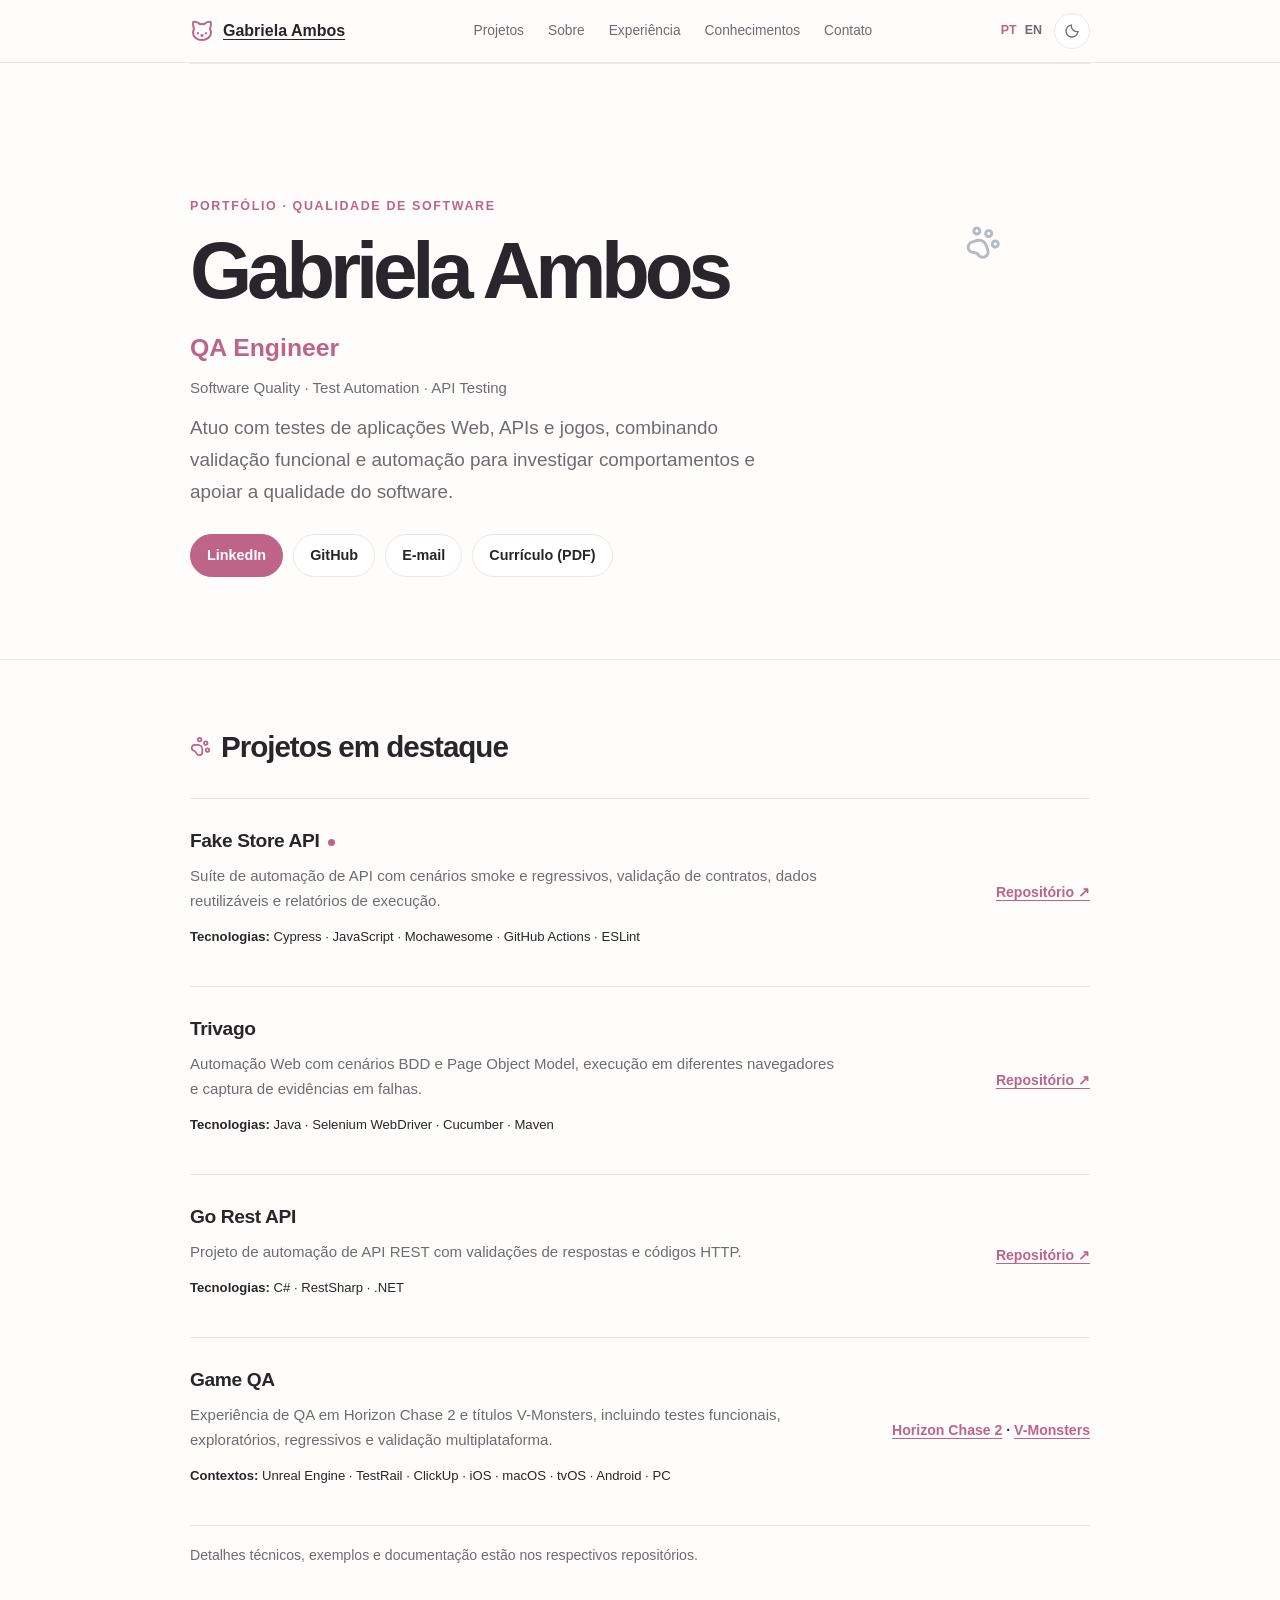
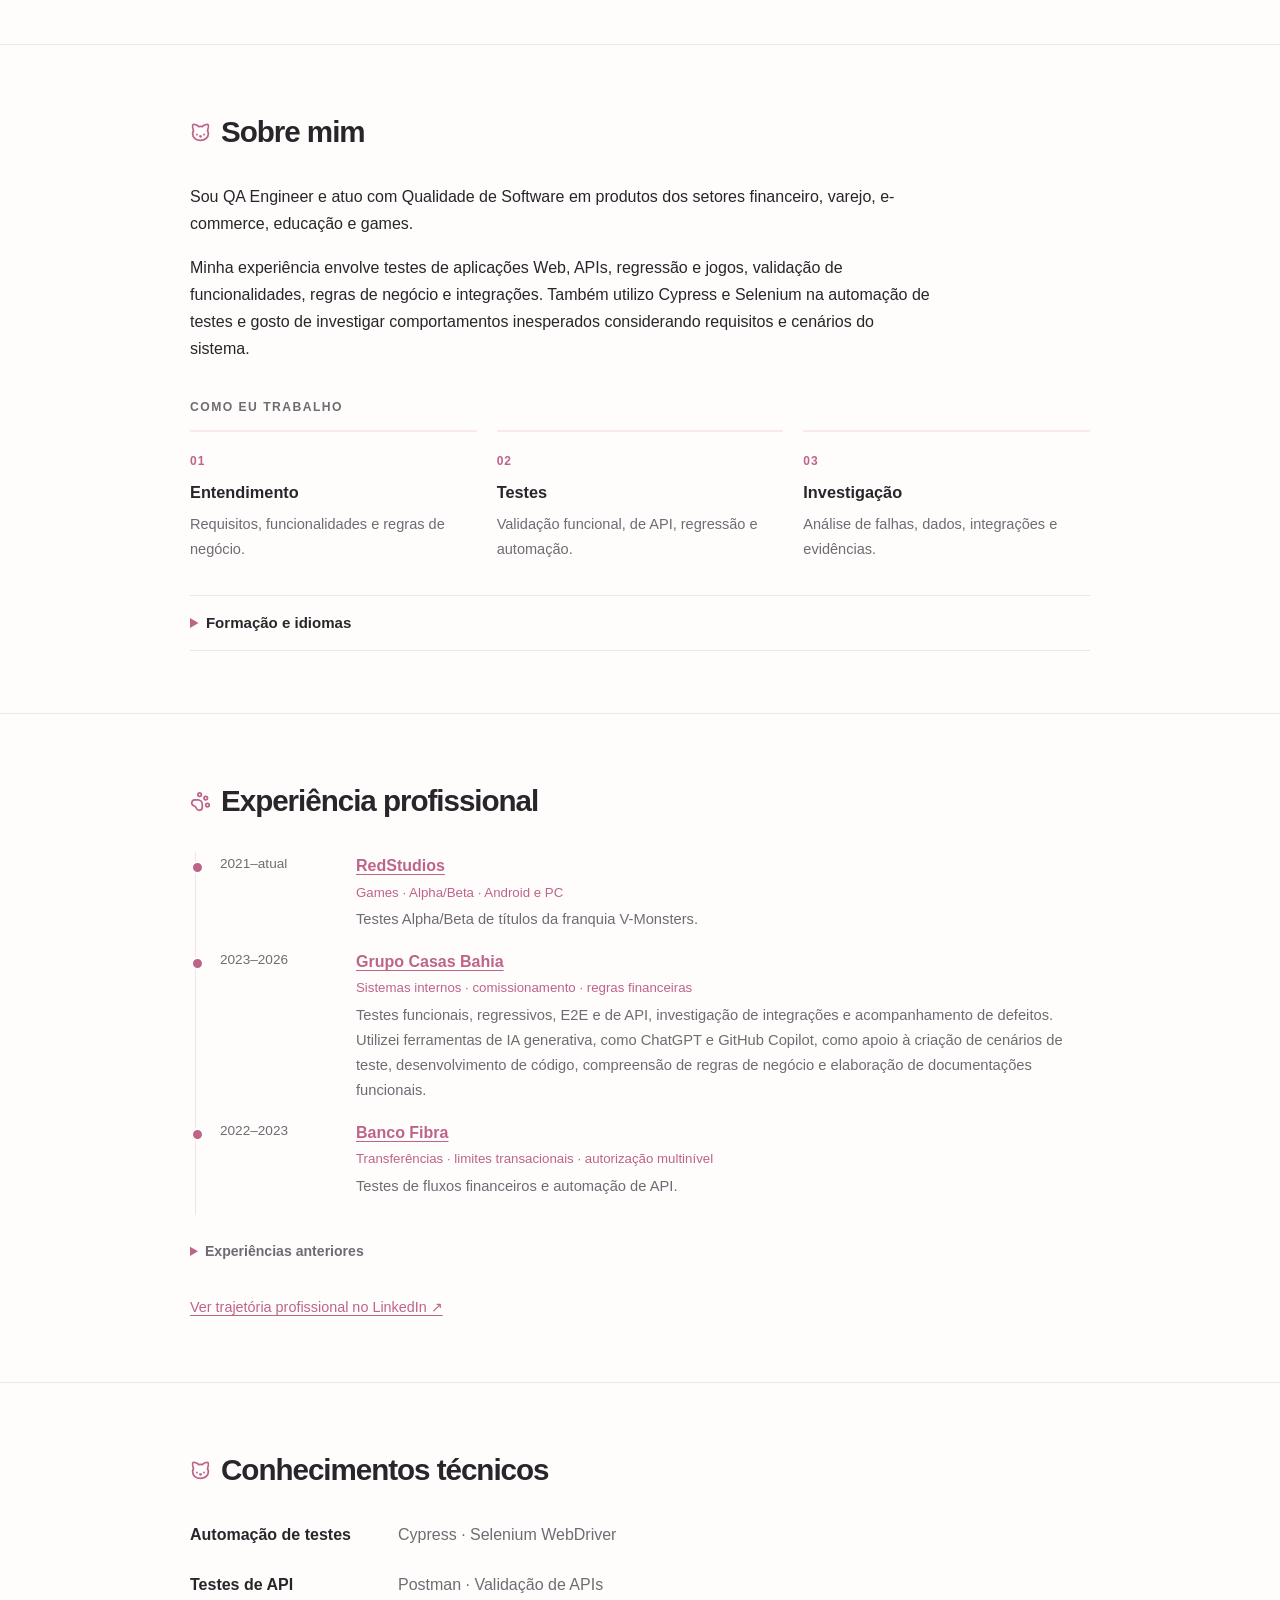
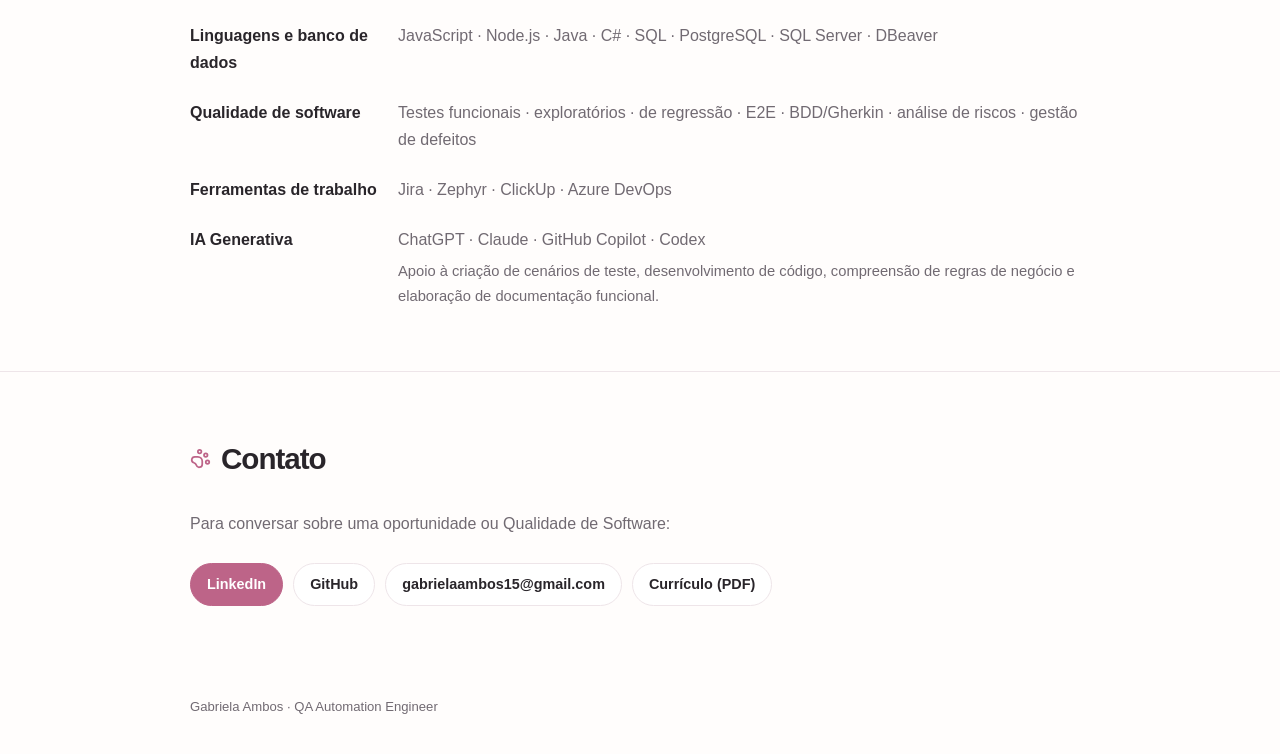
==== commit cd6e66fb: "Atualização das experiencias" ====
--- a/docs/index.html
+++ b/docs/index.html
@@ -108,7 +108,7 @@
         <h2 class="section-heading" id="experience-title"><svg aria-hidden="true" viewBox="0 0 24 24"><use href="assets/icons.svg#i-paw"/></svg>Experiência profissional</h2>
         <div class="timeline featured-timeline">
           <article class="job"><div class="period">2021–atual</div><div><div class="company"><a href="https://redstudios.com.br/">RedStudios</a></div><span class="domain">Games · Alpha/Beta · Android e PC</span><p class="desc">Testes Alpha/Beta de títulos da franquia V-Monsters.</p></div></article>
-          <article class="job"><div class="period">2023–2026</div><div><div class="company"><a href="https://www.grupocasasbahia.com.br/">Grupo Casas Bahia</a></div><span class="domain">Sistemas internos · comissionamento · regras financeiras</span><p class="desc">Testes funcionais, regressivos, E2E e de API, investigação de integrações e acompanhamento de defeitos.</p></div></article>
+          <article class="job"><div class="period">2023–2026</div><div><div class="company"><a href="https://www.grupocasasbahia.com.br/">Grupo Casas Bahia</a></div><span class="domain">Sistemas internos · comissionamento · regras financeiras</span><p class="desc">Testes funcionais, regressivos, E2E e de API, investigação de integrações e acompanhamento de defeitos. Utilizei ferramentas de IA generativa, como ChatGPT e GitHub Copilot, como apoio à criação de cenários de teste, desenvolvimento de código, compreensão de regras de negócio e elaboração de documentações funcionais.</p></div></article>
           <article class="job"><div class="period">2022–2023</div><div><div class="company"><a href="https://bancofibra.com.br/">Banco Fibra</a></div><span class="domain">Transferências · limites transacionais · autorização multinível</span><p class="desc">Testes de fluxos financeiros e automação de API.</p></div></article>
         </div>
         <details class="previous-experiences">
@@ -133,6 +133,7 @@
           <div class="skill-row"><dt>Linguagens e banco de dados</dt><dd>JavaScript · Node.js · Java · C# · SQL · PostgreSQL · SQL Server · DBeaver</dd></div>
           <div class="skill-row"><dt>Qualidade de software</dt><dd>Testes funcionais · exploratórios · de regressão · E2E · BDD/Gherkin · análise de riscos · gestão de defeitos</dd></div>
           <div class="skill-row"><dt>Ferramentas de trabalho</dt><dd>Jira · Zephyr · ClickUp · Azure DevOps</dd></div>
+          <div class="skill-row"><dt>IA Generativa</dt><dd>ChatGPT · Claude · GitHub Copilot · Codex<p class="skill-note">Apoio à criação de cenários de teste, desenvolvimento de código, compreensão de regras de negócio e elaboração de documentação funcional.</p></dd></div>
         </dl>
       </div>
     </section>
--- a/docs/style.css
+++ b/docs/style.css
@@ -121,6 +121,7 @@
 .skill-row { display: grid; grid-template-columns: 190px minmax(0, 1fr); gap: 18px; }
 .skill-row dt { font-weight: 650; }
 .skill-row dd { margin: 0; color: var(--muted); }
+.skill-note { margin: 5px 0 0; font-size: .92rem; }
 .more-info { margin-top: 34px; }
 details { border-top: 1px solid var(--border); border-bottom: 1px solid var(--border); }
 summary { padding: 14px 0; color: var(--text); cursor: pointer; font-size: .94rem; font-weight: 600; }
